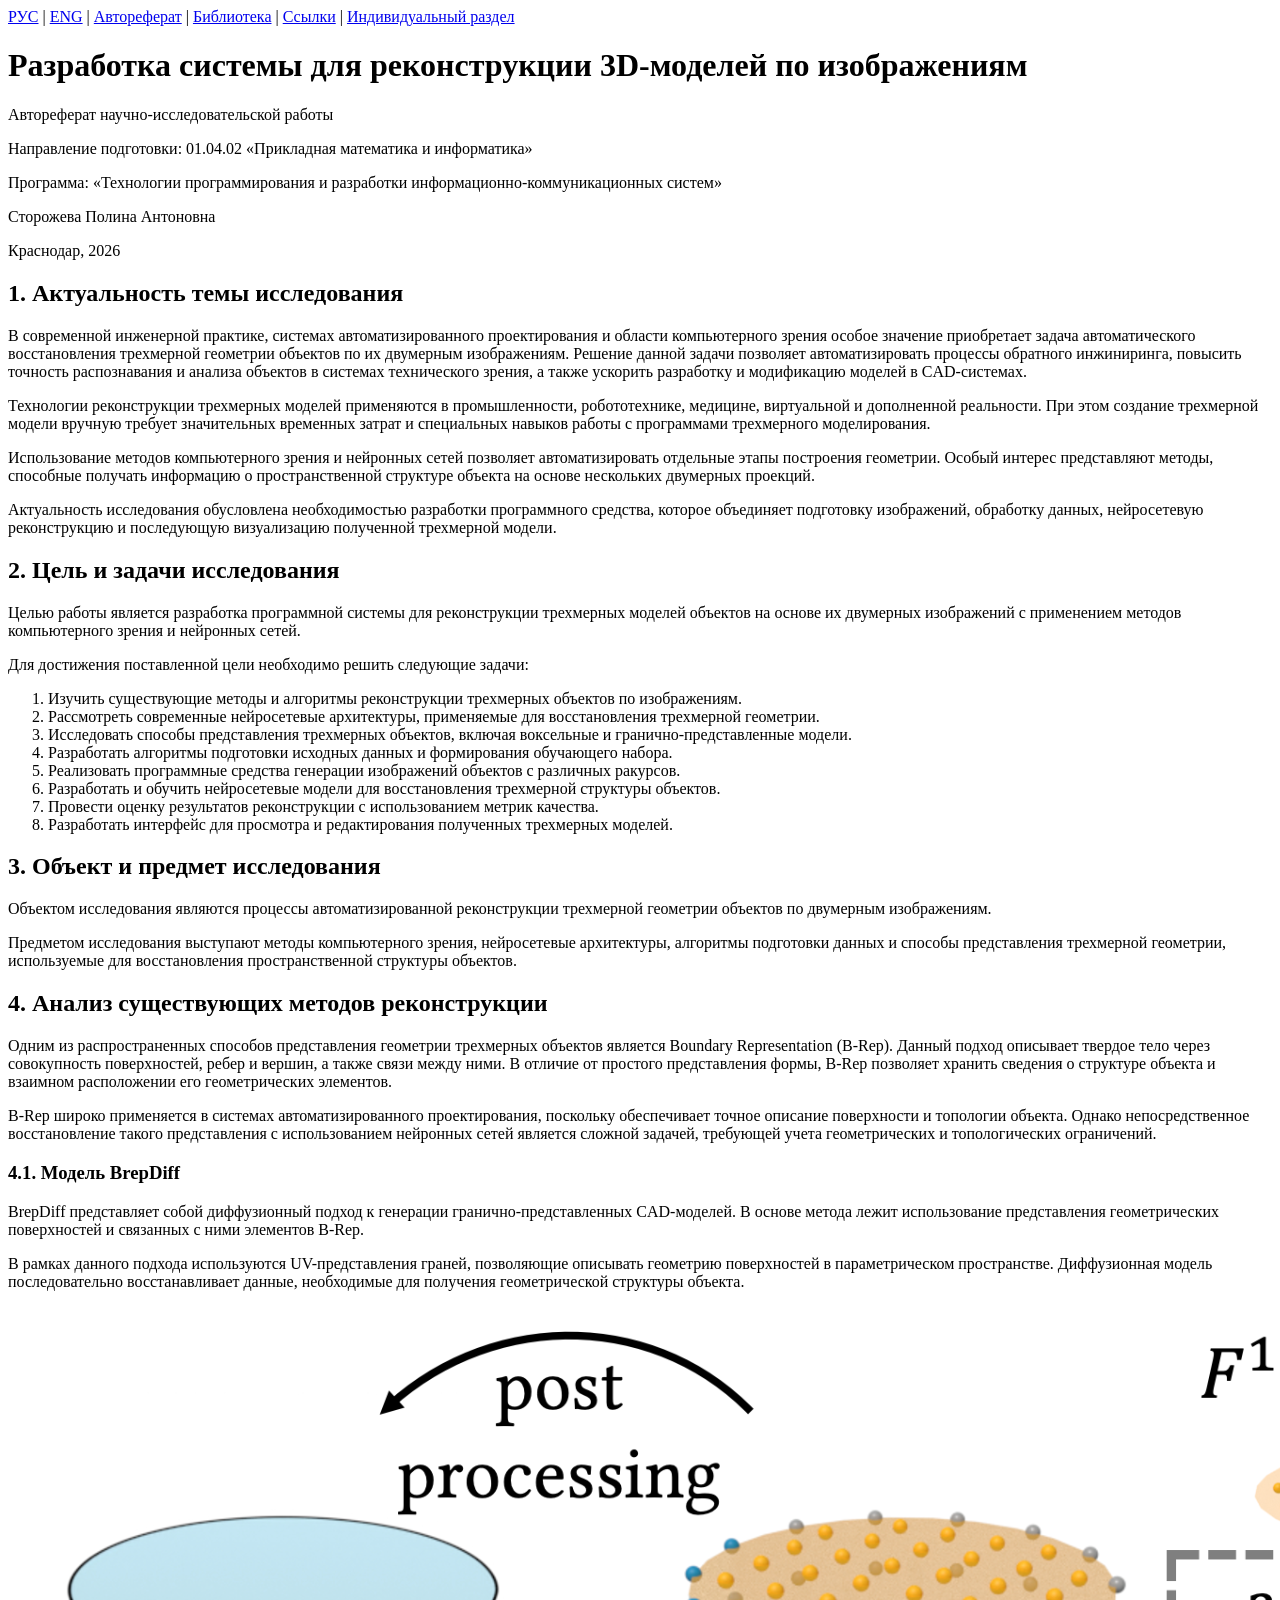
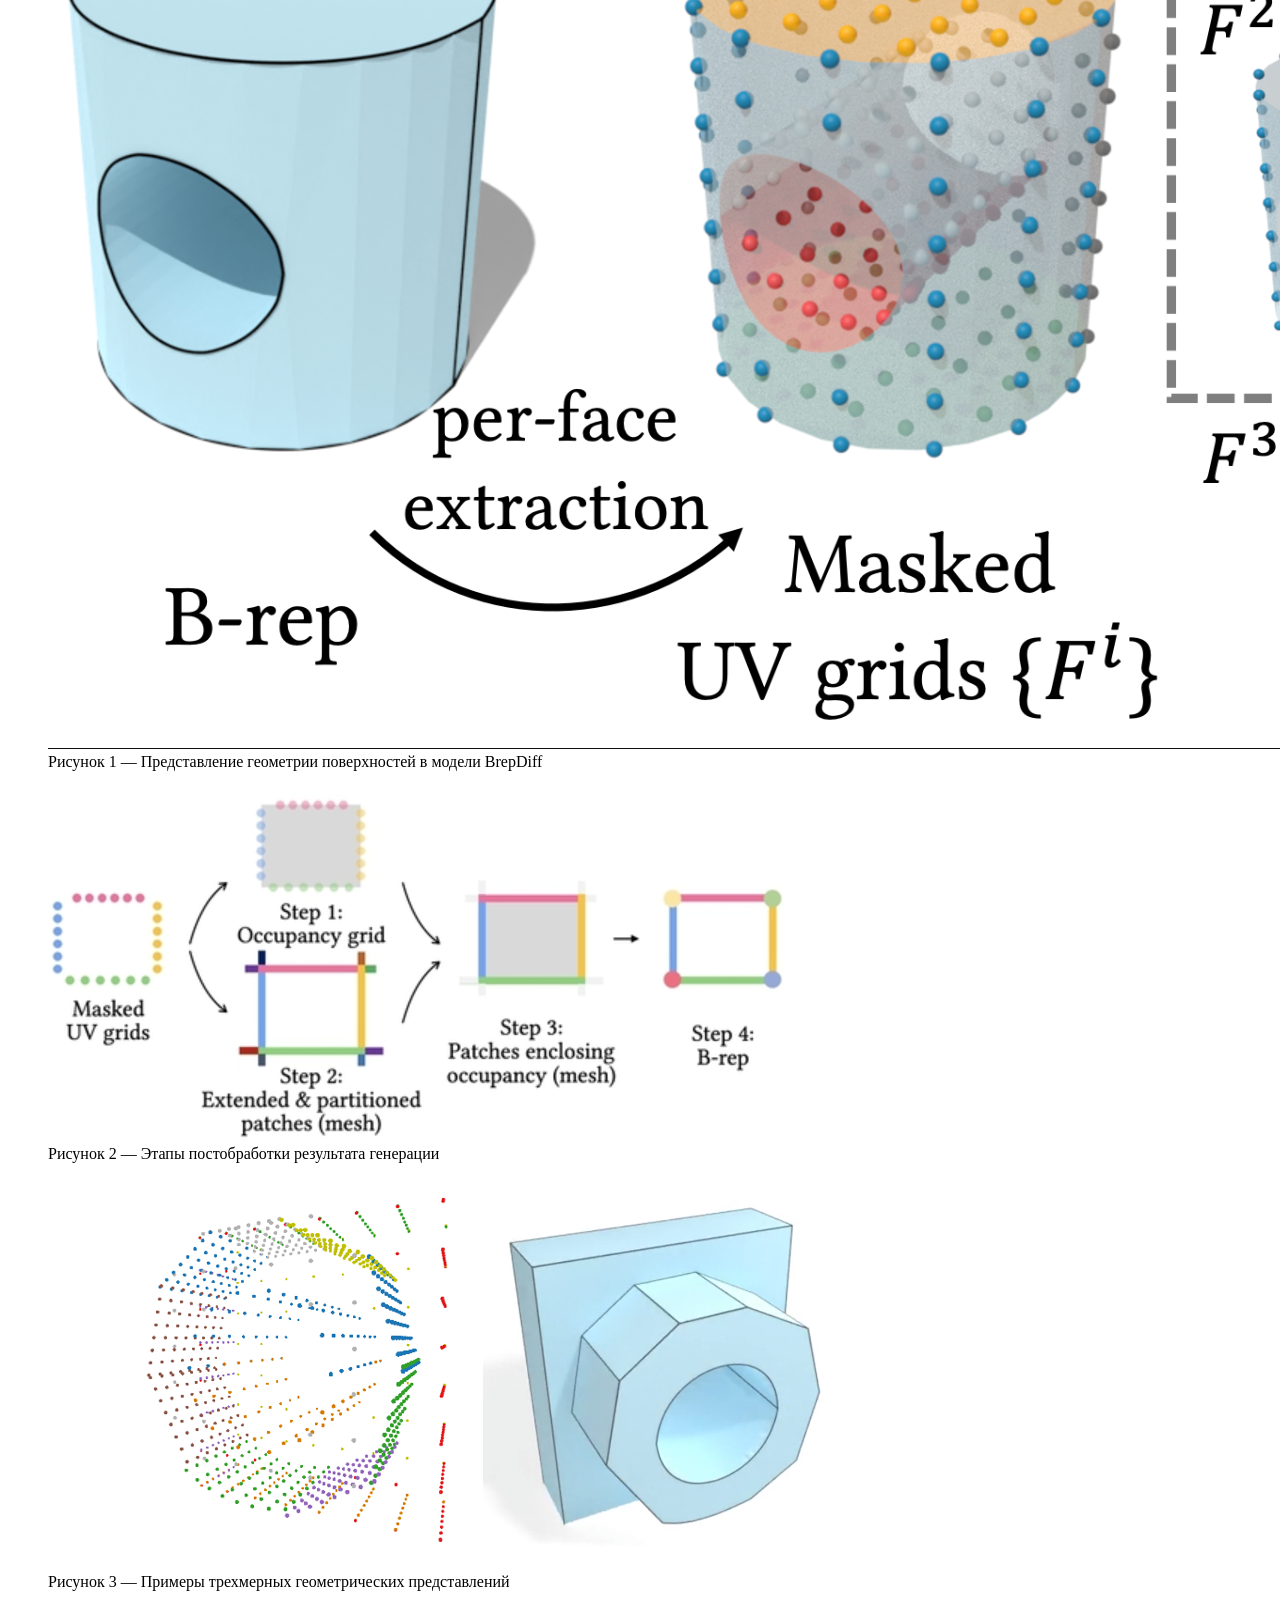
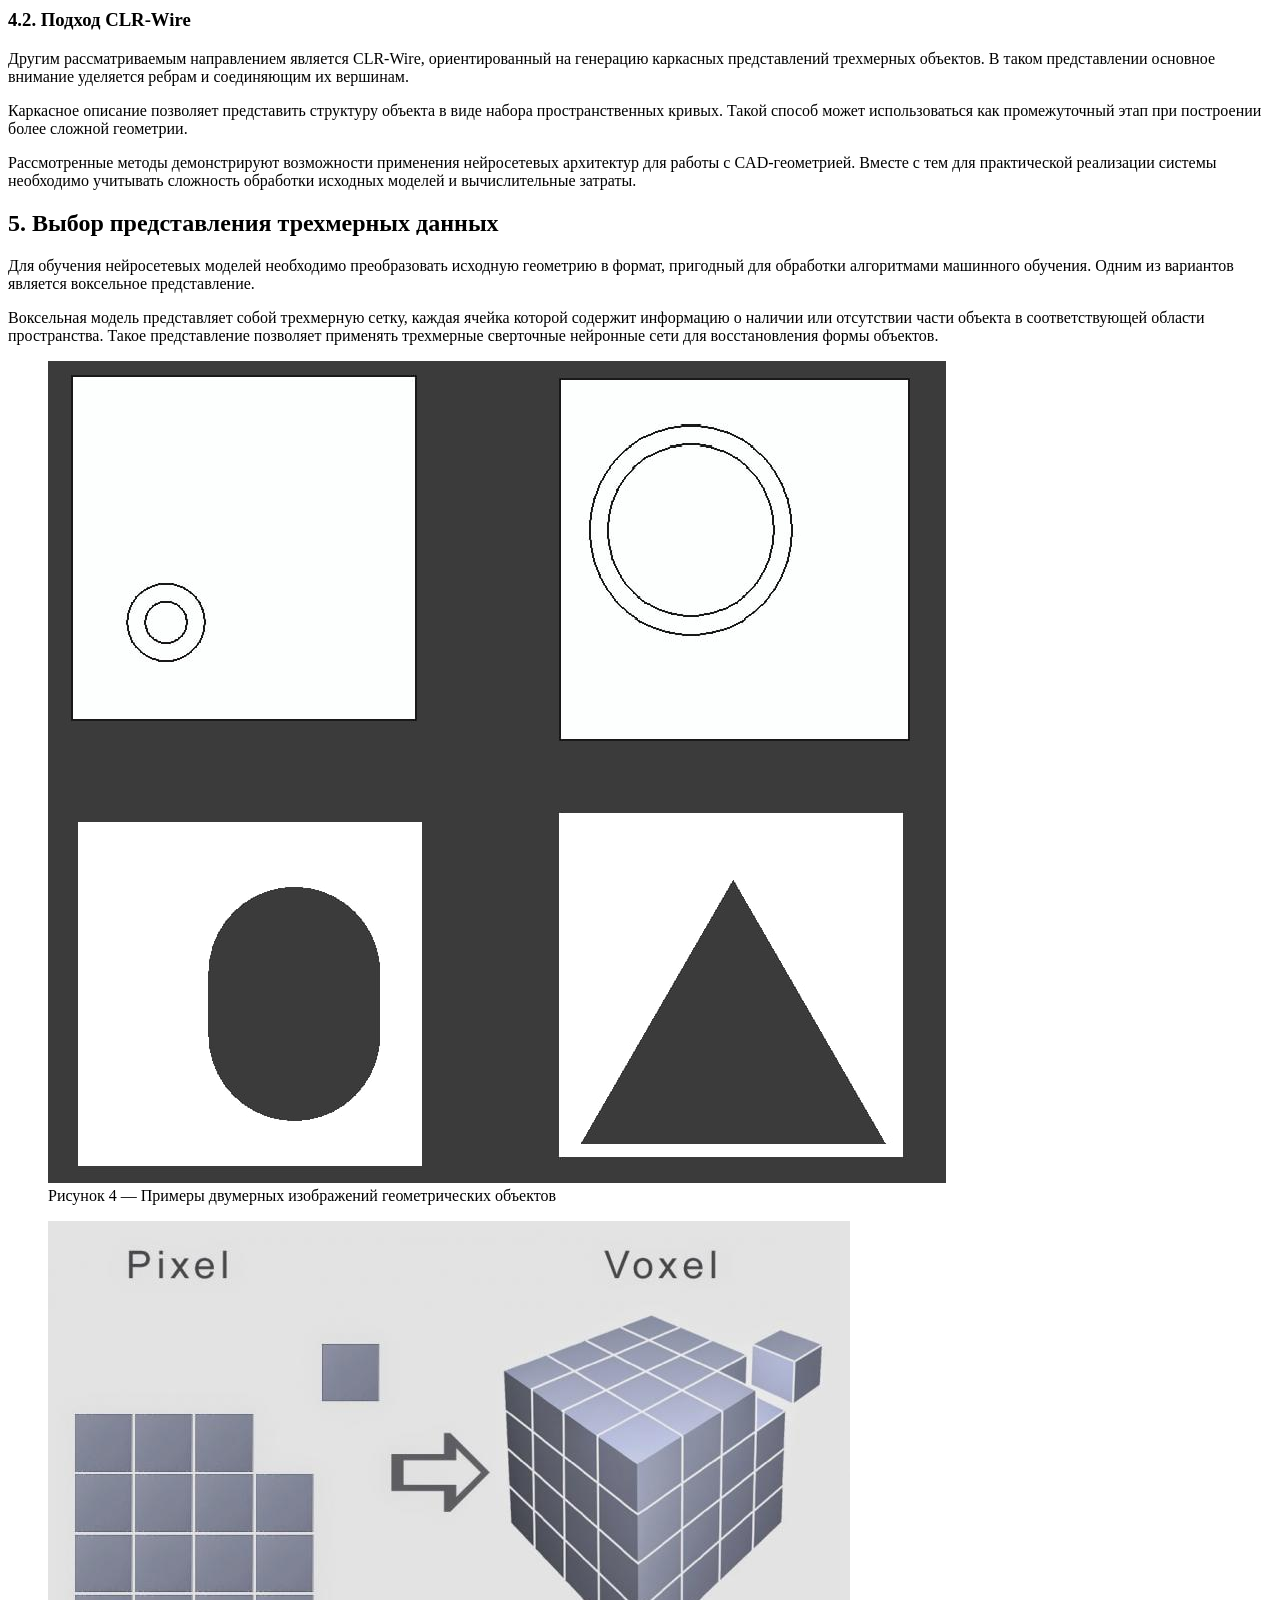
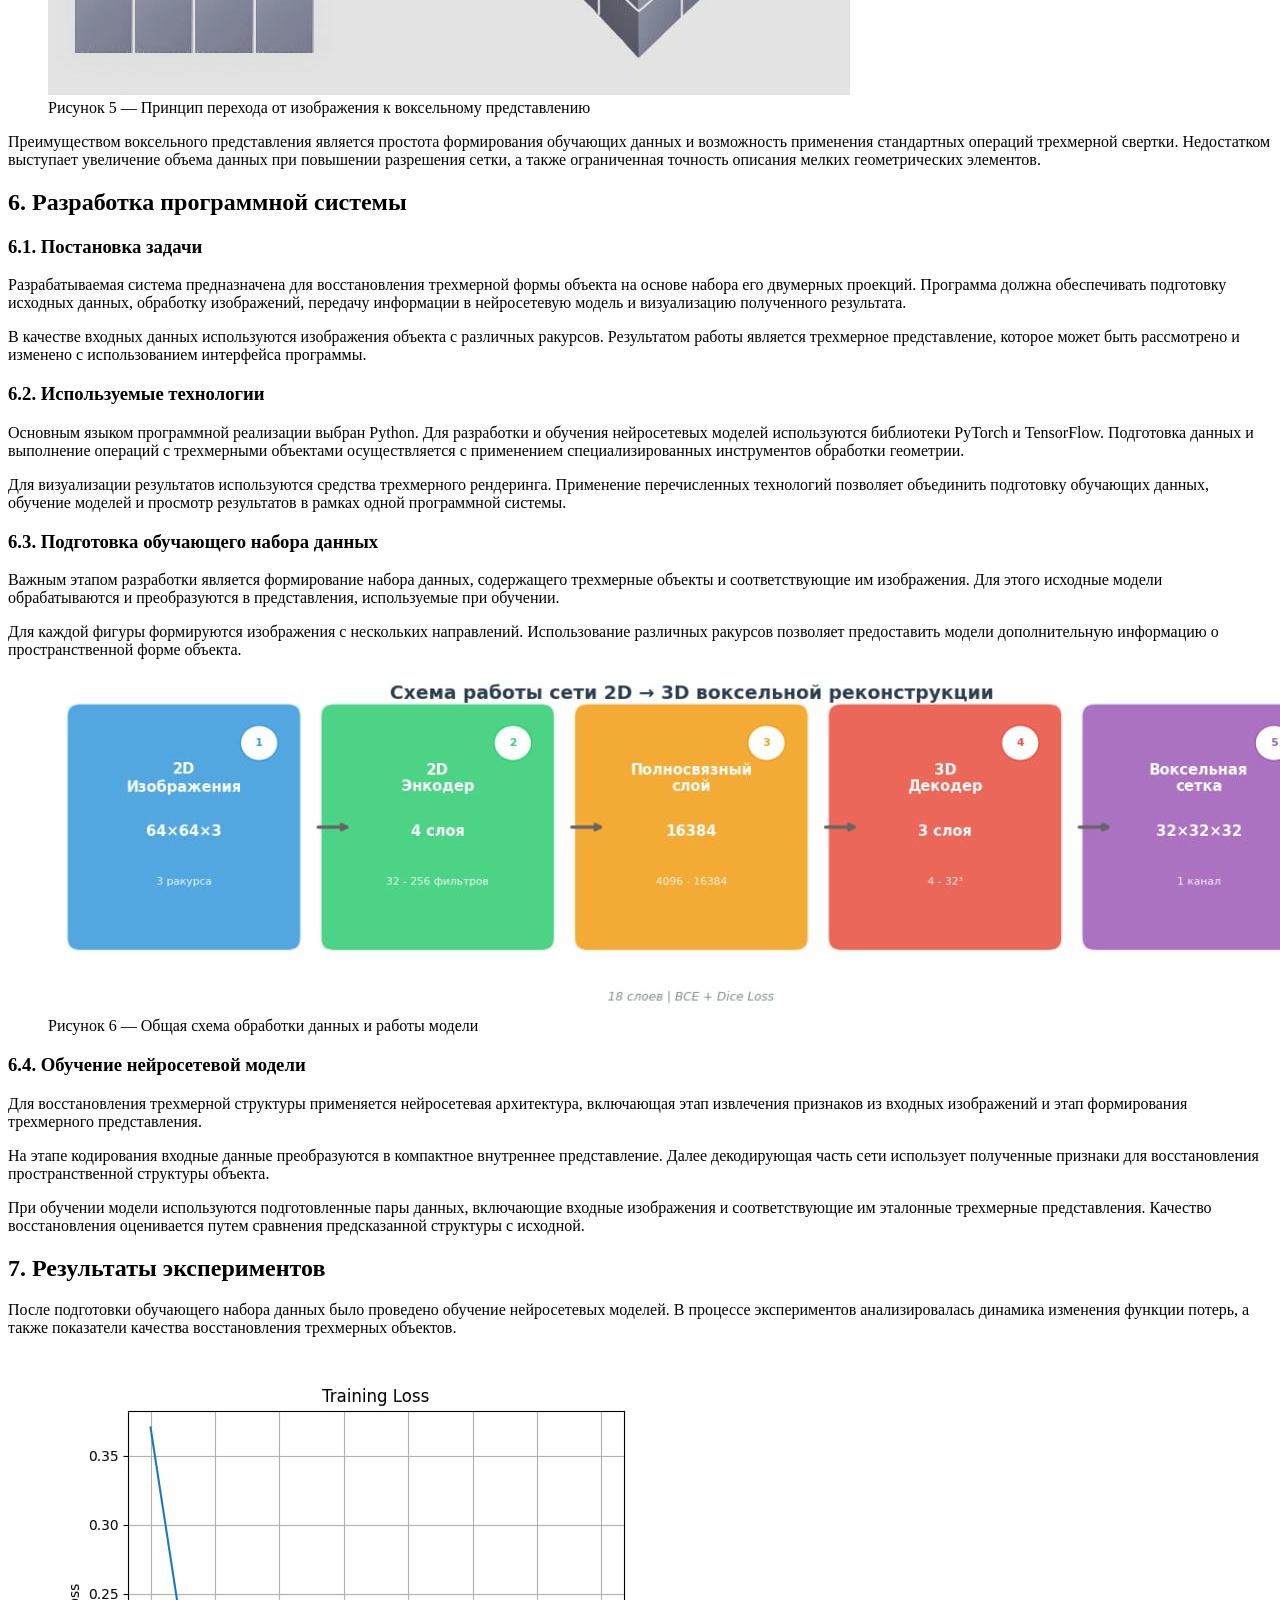
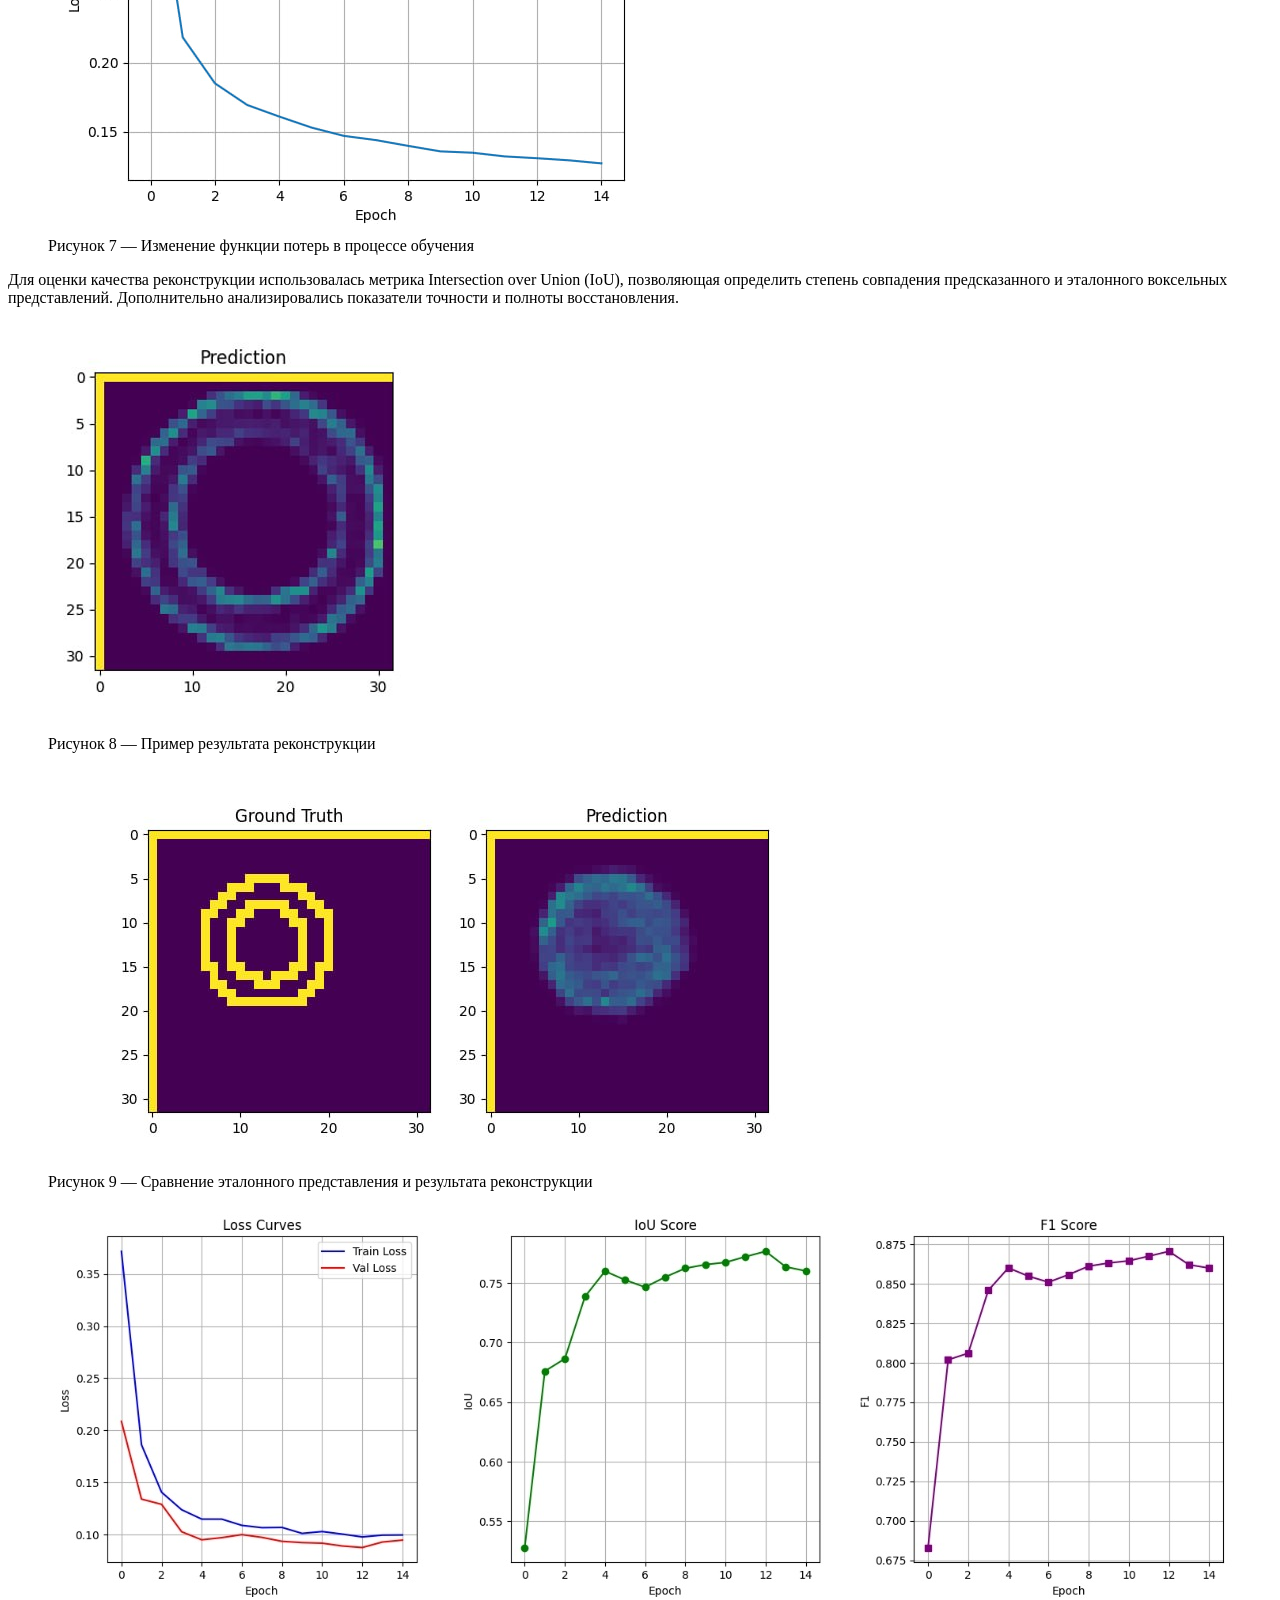
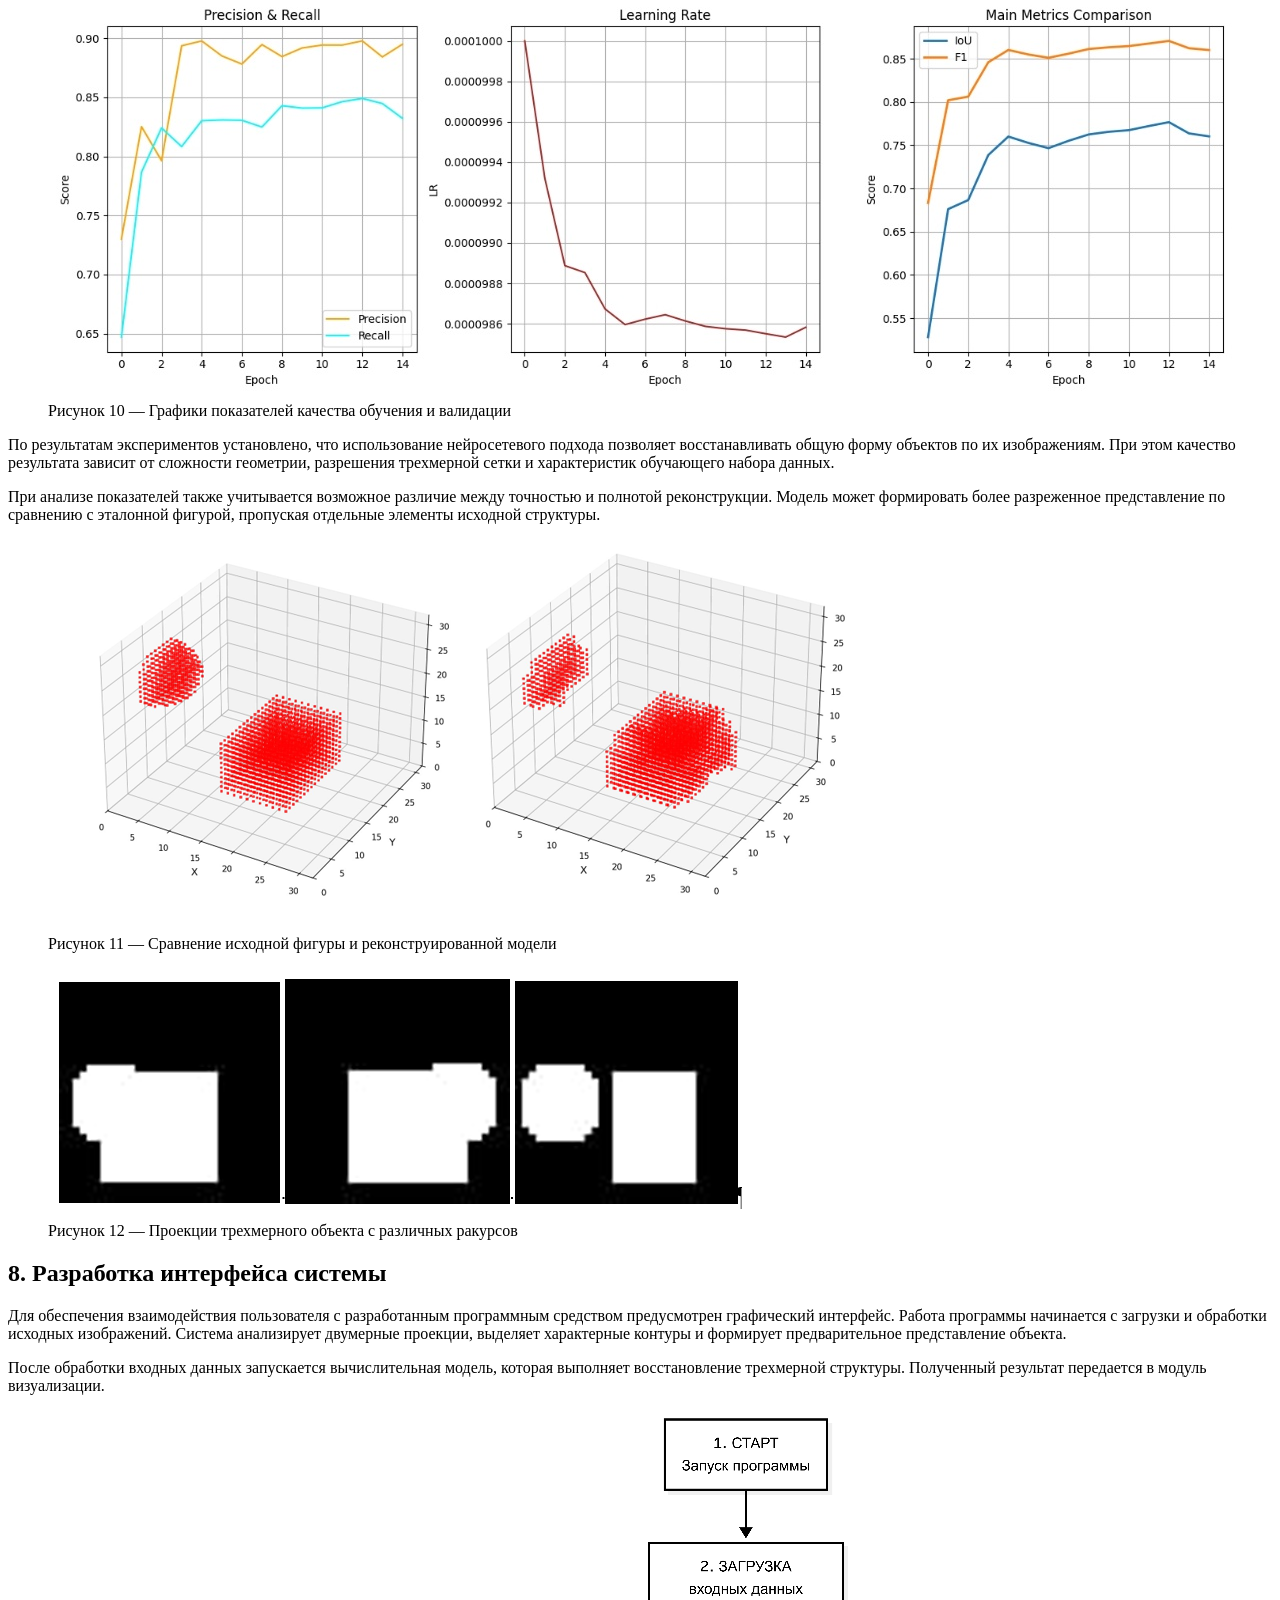
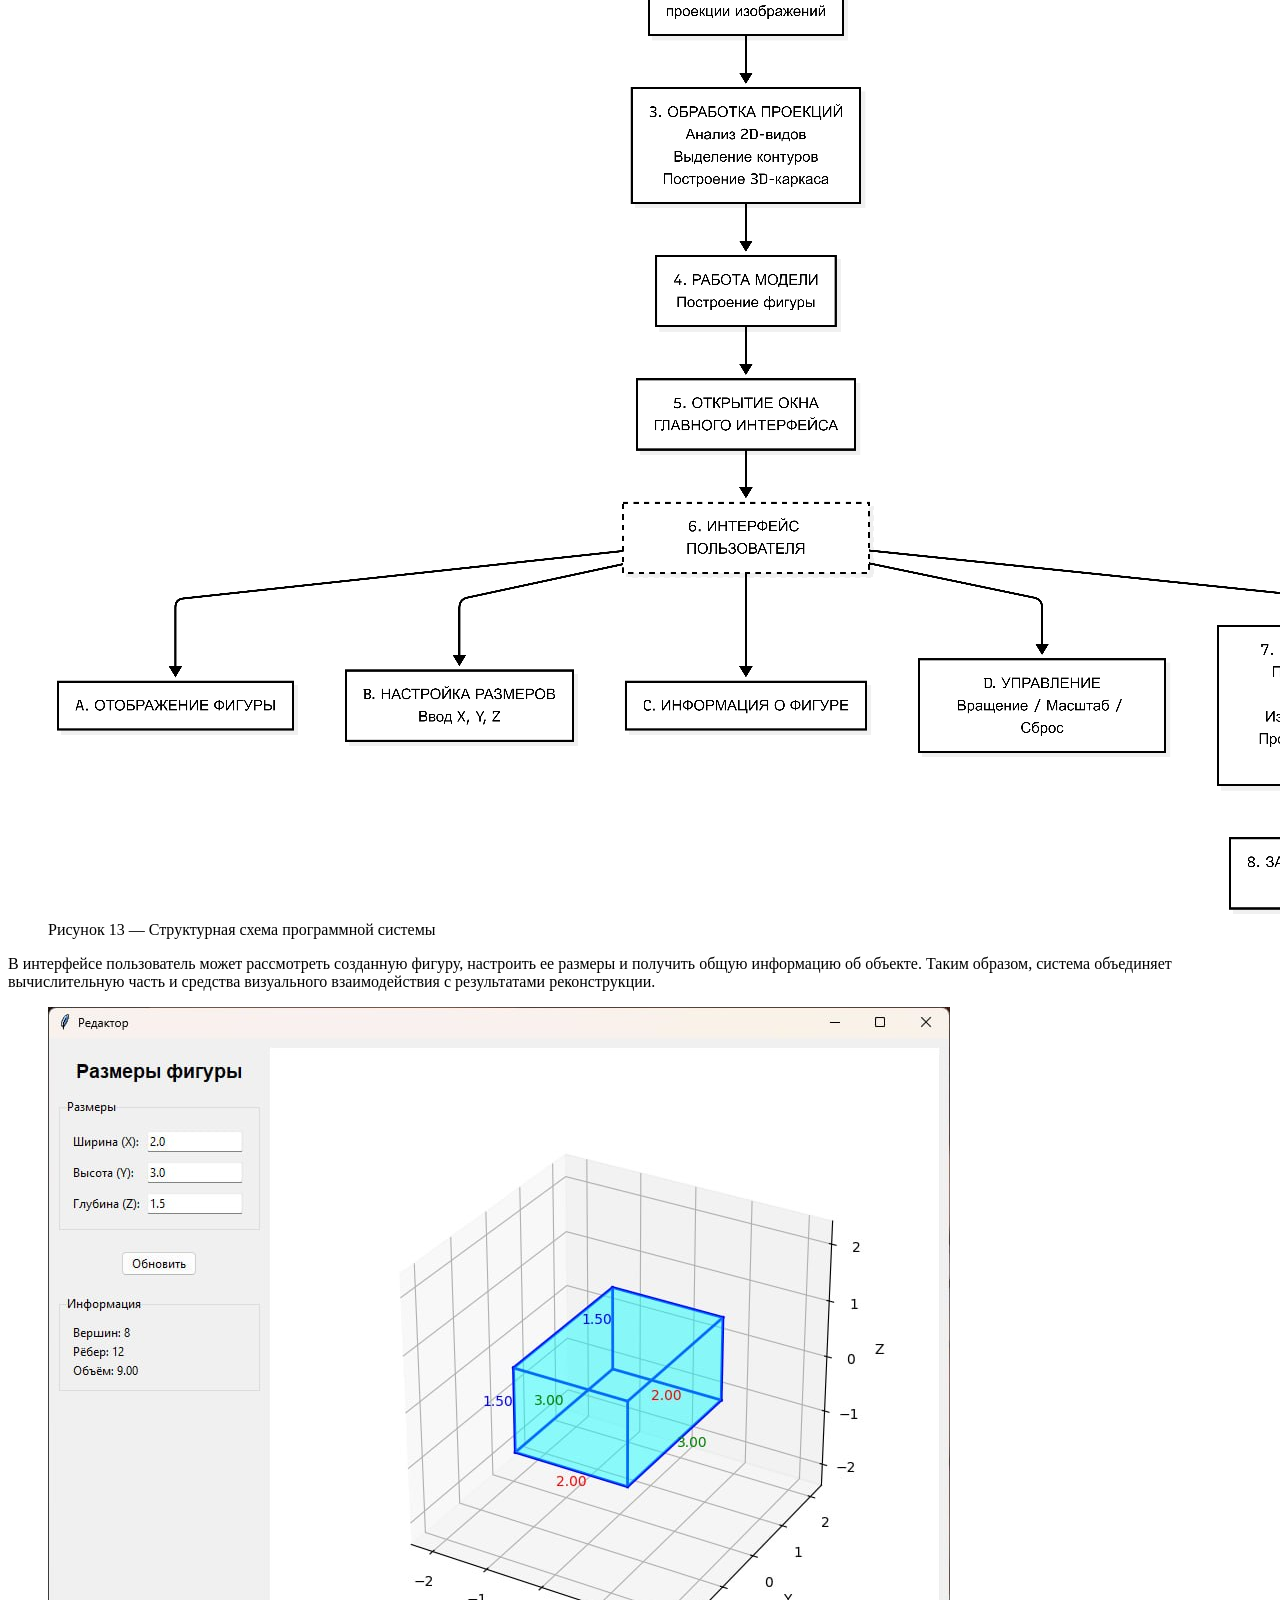
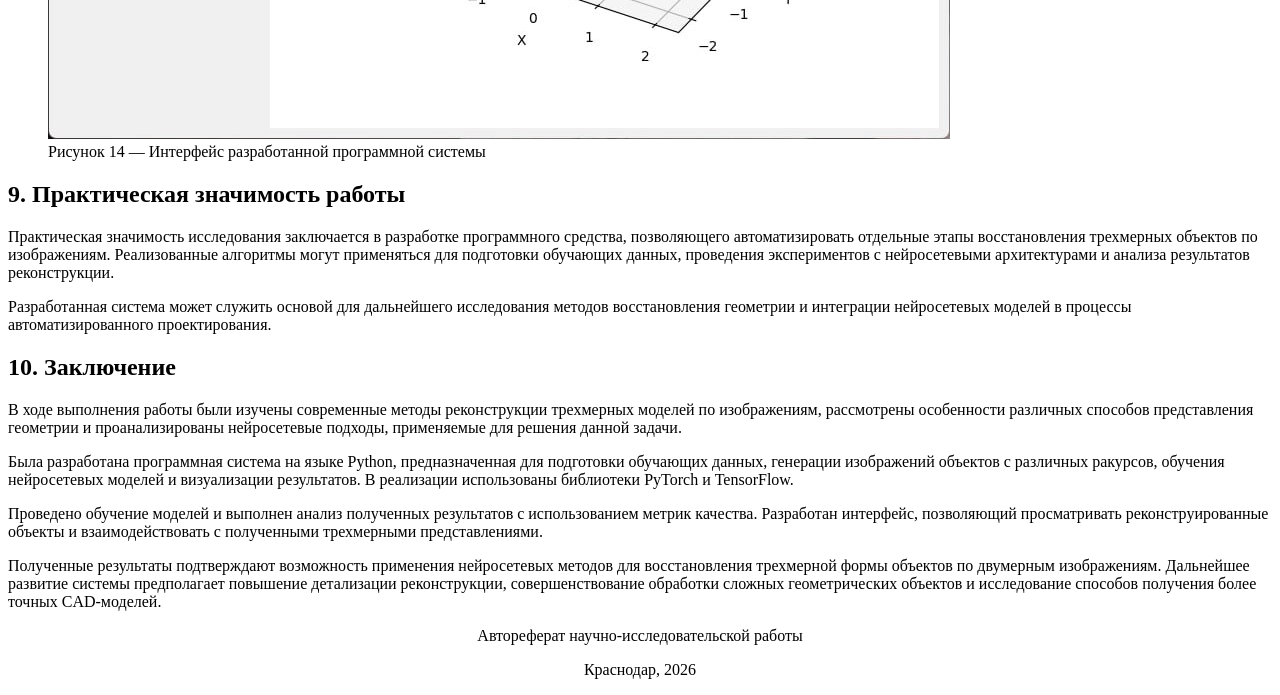
==== diss/index.htm @ f1e28e6d "Add header navigation links to index.htm" ====
<!DOCTYPE html>
<html lang="ru">
<head>
    <meta charset="UTF-8">
    <meta name="viewport" content="width=device-width, initial-scale=1.0">
    <title>Автореферат — Разработка системы для реконструкции 3D-моделей по изображениям</title>
    <link rel="stylesheet" type="text/css" href="master_style.css">
    
</head>

<body>
    <div class="header">
        <a href="index.htm">РУС</a> | <a href="indexe.htm">ENG</a> | 
        <a href="diss/index.htm">Автореферат</a> | <a href="library/index.htm">Библиотека</a> | 
        <a href="links/index.htm">Ссылки</a> | <a href="ind/index.htm">Индивидуальный раздел</a>
    </div>
<div class="container">

    <header>
        <h1>
            Разработка системы для реконструкции 3D-моделей по изображениям
        </h1>

        <p>Автореферат научно-исследовательской работы</p>
        <p>Направление подготовки: 01.04.02 «Прикладная математика и информатика»</p>
        <p>Программа: «Технологии программирования и разработки информационно-коммуникационных систем»</p>
        <p>Сторожева Полина Антоновна</p>
        <p>Краснодар, 2026</p>
    </header>


    <h2>1. Актуальность темы исследования</h2>

    <p>
        В современной инженерной практике, системах автоматизированного
        проектирования и области компьютерного зрения особое значение
        приобретает задача автоматического восстановления трехмерной
        геометрии объектов по их двумерным изображениям. Решение данной
        задачи позволяет автоматизировать процессы обратного инжиниринга,
        повысить точность распознавания и анализа объектов в системах
        технического зрения, а также ускорить разработку и модификацию
        моделей в CAD-системах.
    </p>

    <p>
        Технологии реконструкции трехмерных моделей применяются в
        промышленности, робототехнике, медицине, виртуальной и дополненной
        реальности. При этом создание трехмерной модели вручную требует
        значительных временных затрат и специальных навыков работы
        с программами трехмерного моделирования.
    </p>

    <p>
        Использование методов компьютерного зрения и нейронных сетей
        позволяет автоматизировать отдельные этапы построения геометрии.
        Особый интерес представляют методы, способные получать информацию
        о пространственной структуре объекта на основе нескольких
        двумерных проекций.
    </p>

    <p>
        Актуальность исследования обусловлена необходимостью разработки
        программного средства, которое объединяет подготовку изображений,
        обработку данных, нейросетевую реконструкцию и последующую
        визуализацию полученной трехмерной модели.
    </p>


    <h2>2. Цель и задачи исследования</h2>

    <p>
        Целью работы является разработка программной системы для
        реконструкции трехмерных моделей объектов на основе их двумерных
        изображений с применением методов компьютерного зрения
        и нейронных сетей.
    </p>

    <p>Для достижения поставленной цели необходимо решить следующие задачи:</p>

    <ol>
        <li>
            Изучить существующие методы и алгоритмы реконструкции
            трехмерных объектов по изображениям.
        </li>
        <li>
            Рассмотреть современные нейросетевые архитектуры,
            применяемые для восстановления трехмерной геометрии.
        </li>
        <li>
            Исследовать способы представления трехмерных объектов,
            включая воксельные и гранично-представленные модели.
        </li>
        <li>
            Разработать алгоритмы подготовки исходных данных
            и формирования обучающего набора.
        </li>
        <li>
            Реализовать программные средства генерации изображений
            объектов с различных ракурсов.
        </li>
        <li>
            Разработать и обучить нейросетевые модели для восстановления
            трехмерной структуры объектов.
        </li>
        <li>
            Провести оценку результатов реконструкции с использованием
            метрик качества.
        </li>
        <li>
            Разработать интерфейс для просмотра и редактирования
            полученных трехмерных моделей.
        </li>
    </ol>


    <h2>3. Объект и предмет исследования</h2>

    <p>
        Объектом исследования являются процессы автоматизированной
        реконструкции трехмерной геометрии объектов по двумерным
        изображениям.
    </p>

    <p>
        Предметом исследования выступают методы компьютерного зрения,
        нейросетевые архитектуры, алгоритмы подготовки данных и способы
        представления трехмерной геометрии, используемые для восстановления
        пространственной структуры объектов.
    </p>


    <h2>4. Анализ существующих методов реконструкции</h2>

    <p>
        Одним из распространенных способов представления геометрии
        трехмерных объектов является Boundary Representation (B-Rep).
        Данный подход описывает твердое тело через совокупность поверхностей,
        ребер и вершин, а также связи между ними. В отличие от простого
        представления формы, B-Rep позволяет хранить сведения о структуре
        объекта и взаимном расположении его геометрических элементов.
    </p>

    <p>
        B-Rep широко применяется в системах автоматизированного
        проектирования, поскольку обеспечивает точное описание поверхности
        и топологии объекта. Однако непосредственное восстановление такого
        представления с использованием нейронных сетей является сложной
        задачей, требующей учета геометрических и топологических ограничений.
    </p>

    <h3>4.1. Модель BrepDiff</h3>

    <p>
        BrepDiff представляет собой диффузионный подход к генерации
        гранично-представленных CAD-моделей. В основе метода лежит
        использование представления геометрических поверхностей
        и связанных с ними элементов B-Rep.
    </p>

    <p>
        В рамках данного подхода используются UV-представления граней,
        позволяющие описывать геометрию поверхностей в параметрическом
        пространстве. Диффузионная модель последовательно восстанавливает
        данные, необходимые для получения геометрической структуры объекта.
    </p>

    <figure>
        <img src="docx_media/image1.png"
             alt="Принцип представления поверхностей и маскированной UV-сетки в модели BrepDiff">
        <figcaption>
            Рисунок 1 — Представление геометрии поверхностей в модели BrepDiff
        </figcaption>
    </figure>

    <figure>
        <img src="docx_media/image2.png"
             alt="Этапы постобработки результата генерации модели BrepDiff">
        <figcaption>
            Рисунок 2 — Этапы постобработки результата генерации
        </figcaption>
    </figure>

    <figure>
        <img src="docx_media/image3.png"
             alt="Примеры трехмерных геометрических объектов и CAD-представлений">
        <figcaption>
            Рисунок 3 — Примеры трехмерных геометрических представлений
        </figcaption>
    </figure>

    <h3>4.2. Подход CLR-Wire</h3>

    <p>
        Другим рассматриваемым направлением является CLR-Wire,
        ориентированный на генерацию каркасных представлений трехмерных
        объектов. В таком представлении основное внимание уделяется
        ребрам и соединяющим их вершинам.
    </p>

    <p>
        Каркасное описание позволяет представить структуру объекта
        в виде набора пространственных кривых. Такой способ может
        использоваться как промежуточный этап при построении более
        сложной геометрии.
    </p>

    <p>
        Рассмотренные методы демонстрируют возможности применения
        нейросетевых архитектур для работы с CAD-геометрией. Вместе
        с тем для практической реализации системы необходимо учитывать
        сложность обработки исходных моделей и вычислительные затраты.
    </p>


    <h2>5. Выбор представления трехмерных данных</h2>

    <p>
        Для обучения нейросетевых моделей необходимо преобразовать
        исходную геометрию в формат, пригодный для обработки алгоритмами
        машинного обучения. Одним из вариантов является воксельное
        представление.
    </p>

    <p>
        Воксельная модель представляет собой трехмерную сетку, каждая
        ячейка которой содержит информацию о наличии или отсутствии
        части объекта в соответствующей области пространства.
        Такое представление позволяет применять трехмерные сверточные
        нейронные сети для восстановления формы объектов.
    </p>

    <figure>
        <img src="docx_media/image4.png"
             alt="Примеры двумерных силуэтов геометрических объектов">
        <figcaption>
            Рисунок 4 — Примеры двумерных изображений геометрических объектов
        </figcaption>
    </figure>

    <figure>
        <img src="docx_media/image5.jpeg"
             alt="Преобразование изображения объекта в трехмерное воксельное представление">
        <figcaption>
            Рисунок 5 — Принцип перехода от изображения к воксельному представлению
        </figcaption>
    </figure>

    <p>
        Преимуществом воксельного представления является простота
        формирования обучающих данных и возможность применения
        стандартных операций трехмерной свертки. Недостатком выступает
        увеличение объема данных при повышении разрешения сетки,
        а также ограниченная точность описания мелких геометрических
        элементов.
    </p>


    <h2>6. Разработка программной системы</h2>

    <h3>6.1. Постановка задачи</h3>

    <p>
        Разрабатываемая система предназначена для восстановления
        трехмерной формы объекта на основе набора его двумерных проекций.
        Программа должна обеспечивать подготовку исходных данных,
        обработку изображений, передачу информации в нейросетевую модель
        и визуализацию полученного результата.
    </p>

    <p>
        В качестве входных данных используются изображения объекта
        с различных ракурсов. Результатом работы является трехмерное
        представление, которое может быть рассмотрено и изменено
        с использованием интерфейса программы.
    </p>

    <h3>6.2. Используемые технологии</h3>

    <p>
        Основным языком программной реализации выбран Python.
        Для разработки и обучения нейросетевых моделей используются
        библиотеки PyTorch и TensorFlow. Подготовка данных и выполнение
        операций с трехмерными объектами осуществляется с применением
        специализированных инструментов обработки геометрии.
    </p>

    <p>
        Для визуализации результатов используются средства трехмерного
        рендеринга. Применение перечисленных технологий позволяет
        объединить подготовку обучающих данных, обучение моделей
        и просмотр результатов в рамках одной программной системы.
    </p>

    <h3>6.3. Подготовка обучающего набора данных</h3>

    <p>
        Важным этапом разработки является формирование набора данных,
        содержащего трехмерные объекты и соответствующие им изображения.
        Для этого исходные модели обрабатываются и преобразуются
        в представления, используемые при обучении.
    </p>

    <p>
        Для каждой фигуры формируются изображения с нескольких
        направлений. Использование различных ракурсов позволяет
        предоставить модели дополнительную информацию о пространственной
        форме объекта.
    </p>

    <figure>
        <img src="docx_media/image6.png"
             alt="Схема обработки данных и взаимодействия компонентов нейросетевой модели">
        <figcaption>
            Рисунок 6 — Общая схема обработки данных и работы модели
        </figcaption>
    </figure>

    <h3>6.4. Обучение нейросетевой модели</h3>

    <p>
        Для восстановления трехмерной структуры применяется нейросетевая
        архитектура, включающая этап извлечения признаков из входных
        изображений и этап формирования трехмерного представления.
    </p>

    <p>
        На этапе кодирования входные данные преобразуются в компактное
        внутреннее представление. Далее декодирующая часть сети
        использует полученные признаки для восстановления пространственной
        структуры объекта.
    </p>

    <p>
        При обучении модели используются подготовленные пары данных,
        включающие входные изображения и соответствующие им эталонные
        трехмерные представления. Качество восстановления оценивается
        путем сравнения предсказанной структуры с исходной.
    </p>


    <h2>7. Результаты экспериментов</h2>

    <p>
        После подготовки обучающего набора данных было проведено
        обучение нейросетевых моделей. В процессе экспериментов
        анализировалась динамика изменения функции потерь,
        а также показатели качества восстановления трехмерных объектов.
    </p>

    <figure>
        <img src="docx_media/image7.png"
             alt="График изменения функции потерь нейросетевой модели в процессе обучения">
        <figcaption>
            Рисунок 7 — Изменение функции потерь в процессе обучения
        </figcaption>
    </figure>

    <p>
        Для оценки качества реконструкции использовалась метрика
        Intersection over Union (IoU), позволяющая определить степень
        совпадения предсказанного и эталонного воксельных представлений.
        Дополнительно анализировались показатели точности и полноты
        восстановления.
    </p>

    <figure>
        <img src="docx_media/image8.png"
             alt="Пример трехмерной фигуры, восстановленной нейросетевой моделью">
        <figcaption>
            Рисунок 8 — Пример результата реконструкции
        </figcaption>
    </figure>

    <figure>
        <img src="docx_media/image9.png"
             alt="Сравнение эталонного трехмерного объекта и предсказания нейросетевой модели">
        <figcaption>
            Рисунок 9 — Сравнение эталонного представления и результата реконструкции
        </figcaption>
    </figure>

    <figure>
        <img src="docx_media/image10.jpeg"
             alt="Графики изменения метрик качества при обучении и проверке модели">
        <figcaption>
            Рисунок 10 — Графики показателей качества обучения и валидации
        </figcaption>
    </figure>

    <p>
        По результатам экспериментов установлено, что использование
        нейросетевого подхода позволяет восстанавливать общую форму
        объектов по их изображениям. При этом качество результата
        зависит от сложности геометрии, разрешения трехмерной сетки
        и характеристик обучающего набора данных.
    </p>

    <p>
        При анализе показателей также учитывается возможное различие
        между точностью и полнотой реконструкции. Модель может
        формировать более разреженное представление по сравнению
        с эталонной фигурой, пропуская отдельные элементы исходной
        структуры.
    </p>

    <figure>
        <img src="docx_media/image11.png"
             alt="Сравнение исходной трехмерной фигуры и результата ее восстановления">
        <figcaption>
            Рисунок 11 — Сравнение исходной фигуры и реконструированной модели
        </figcaption>
    </figure>

    <figure>
        <img src="docx_media/image12.png"
             alt="Примеры проекций трехмерного объекта с разных направлений">
        <figcaption>
            Рисунок 12 — Проекции трехмерного объекта с различных ракурсов
        </figcaption>
    </figure>


    <h2>8. Разработка интерфейса системы</h2>

    <p>
        Для обеспечения взаимодействия пользователя с разработанным
        программным средством предусмотрен графический интерфейс.
        Работа программы начинается с загрузки и обработки исходных
        изображений. Система анализирует двумерные проекции,
        выделяет характерные контуры и формирует предварительное
        представление объекта.
    </p>

    <p>
        После обработки входных данных запускается вычислительная
        модель, которая выполняет восстановление трехмерной структуры.
        Полученный результат передается в модуль визуализации.
    </p>

    <figure>
        <img src="docx_media/image13.png"
             alt="Структурная схема программной системы реконструкции трехмерных объектов">
        <figcaption>
            Рисунок 13 — Структурная схема программной системы
        </figcaption>
    </figure>

    <p>
        В интерфейсе пользователь может рассмотреть созданную фигуру,
        настроить ее размеры и получить общую информацию об объекте.
        Таким образом, система объединяет вычислительную часть
        и средства визуального взаимодействия с результатами
        реконструкции.
    </p>

    <figure>
        <img src="docx_media/image14.png"
             alt="Графический интерфейс программы с окном просмотра реконструированной трехмерной модели">
        <figcaption>
            Рисунок 14 — Интерфейс разработанной программной системы
        </figcaption>
    </figure>


    <h2>9. Практическая значимость работы</h2>

    <p>
        Практическая значимость исследования заключается в разработке
        программного средства, позволяющего автоматизировать отдельные
        этапы восстановления трехмерных объектов по изображениям.
        Реализованные алгоритмы могут применяться для подготовки
        обучающих данных, проведения экспериментов с нейросетевыми
        архитектурами и анализа результатов реконструкции.
    </p>

    <p>
        Разработанная система может служить основой для дальнейшего
        исследования методов восстановления геометрии и интеграции
        нейросетевых моделей в процессы автоматизированного
        проектирования.
    </p>


    <h2>10. Заключение</h2>

    <div class="conclusion">
        <p>
            В ходе выполнения работы были изучены современные методы
            реконструкции трехмерных моделей по изображениям,
            рассмотрены особенности различных способов представления
            геометрии и проанализированы нейросетевые подходы,
            применяемые для решения данной задачи.
        </p>

        <p>
            Была разработана программная система на языке Python,
            предназначенная для подготовки обучающих данных,
            генерации изображений объектов с различных ракурсов,
            обучения нейросетевых моделей и визуализации результатов.
            В реализации использованы библиотеки PyTorch и TensorFlow.
        </p>

        <p>
            Проведено обучение моделей и выполнен анализ полученных
            результатов с использованием метрик качества. Разработан
            интерфейс, позволяющий просматривать реконструированные
            объекты и взаимодействовать с полученными трехмерными
            представлениями.
        </p>

        <p>
            Полученные результаты подтверждают возможность применения
            нейросетевых методов для восстановления трехмерной формы
            объектов по двумерным изображениям. Дальнейшее развитие
            системы предполагает повышение детализации реконструкции,
            совершенствование обработки сложных геометрических объектов
            и исследование способов получения более точных CAD-моделей.
        </p>
    </div>


    <footer>
        <p style="text-align: center; text-indent: 0;">
            Автореферат научно-исследовательской работы
        </p>
        <p style="text-align: center; text-indent: 0;">
            Краснодар, 2026
        </p>
    </footer>

</div>

</body>
</html>
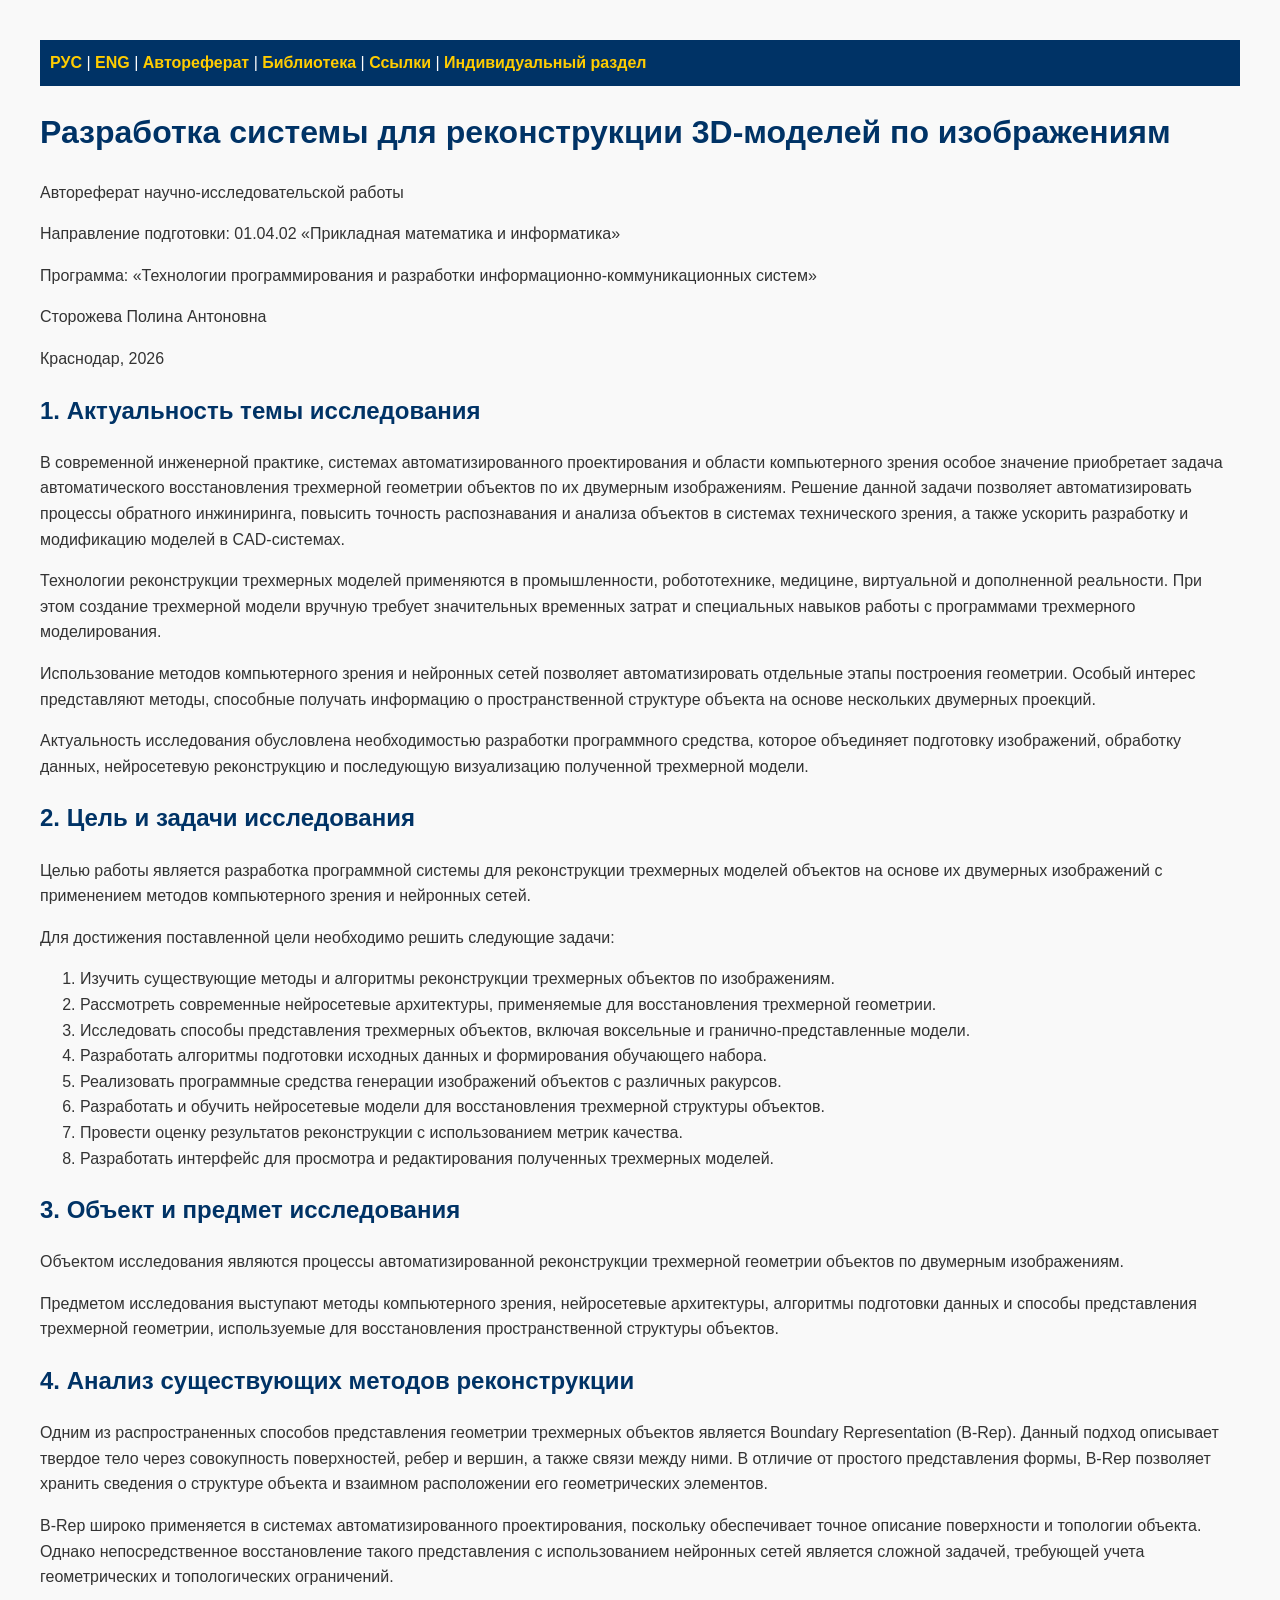
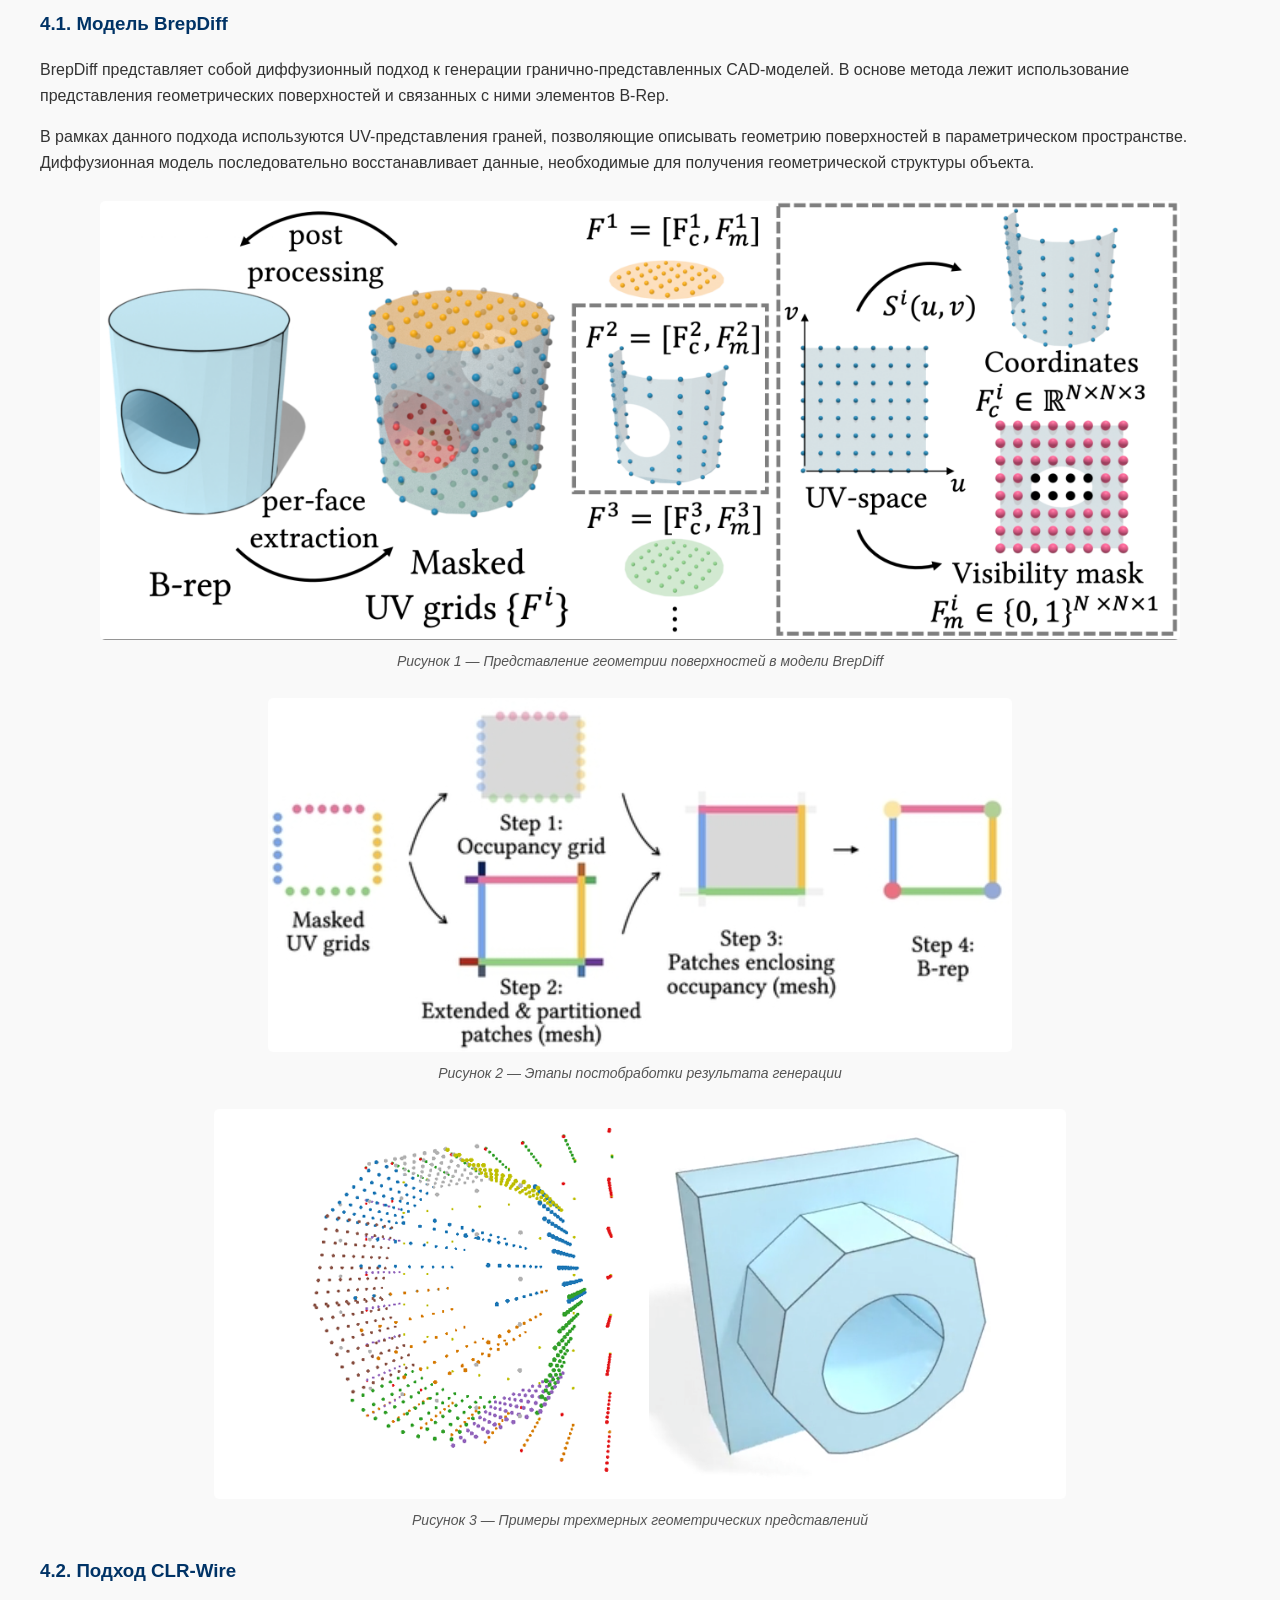
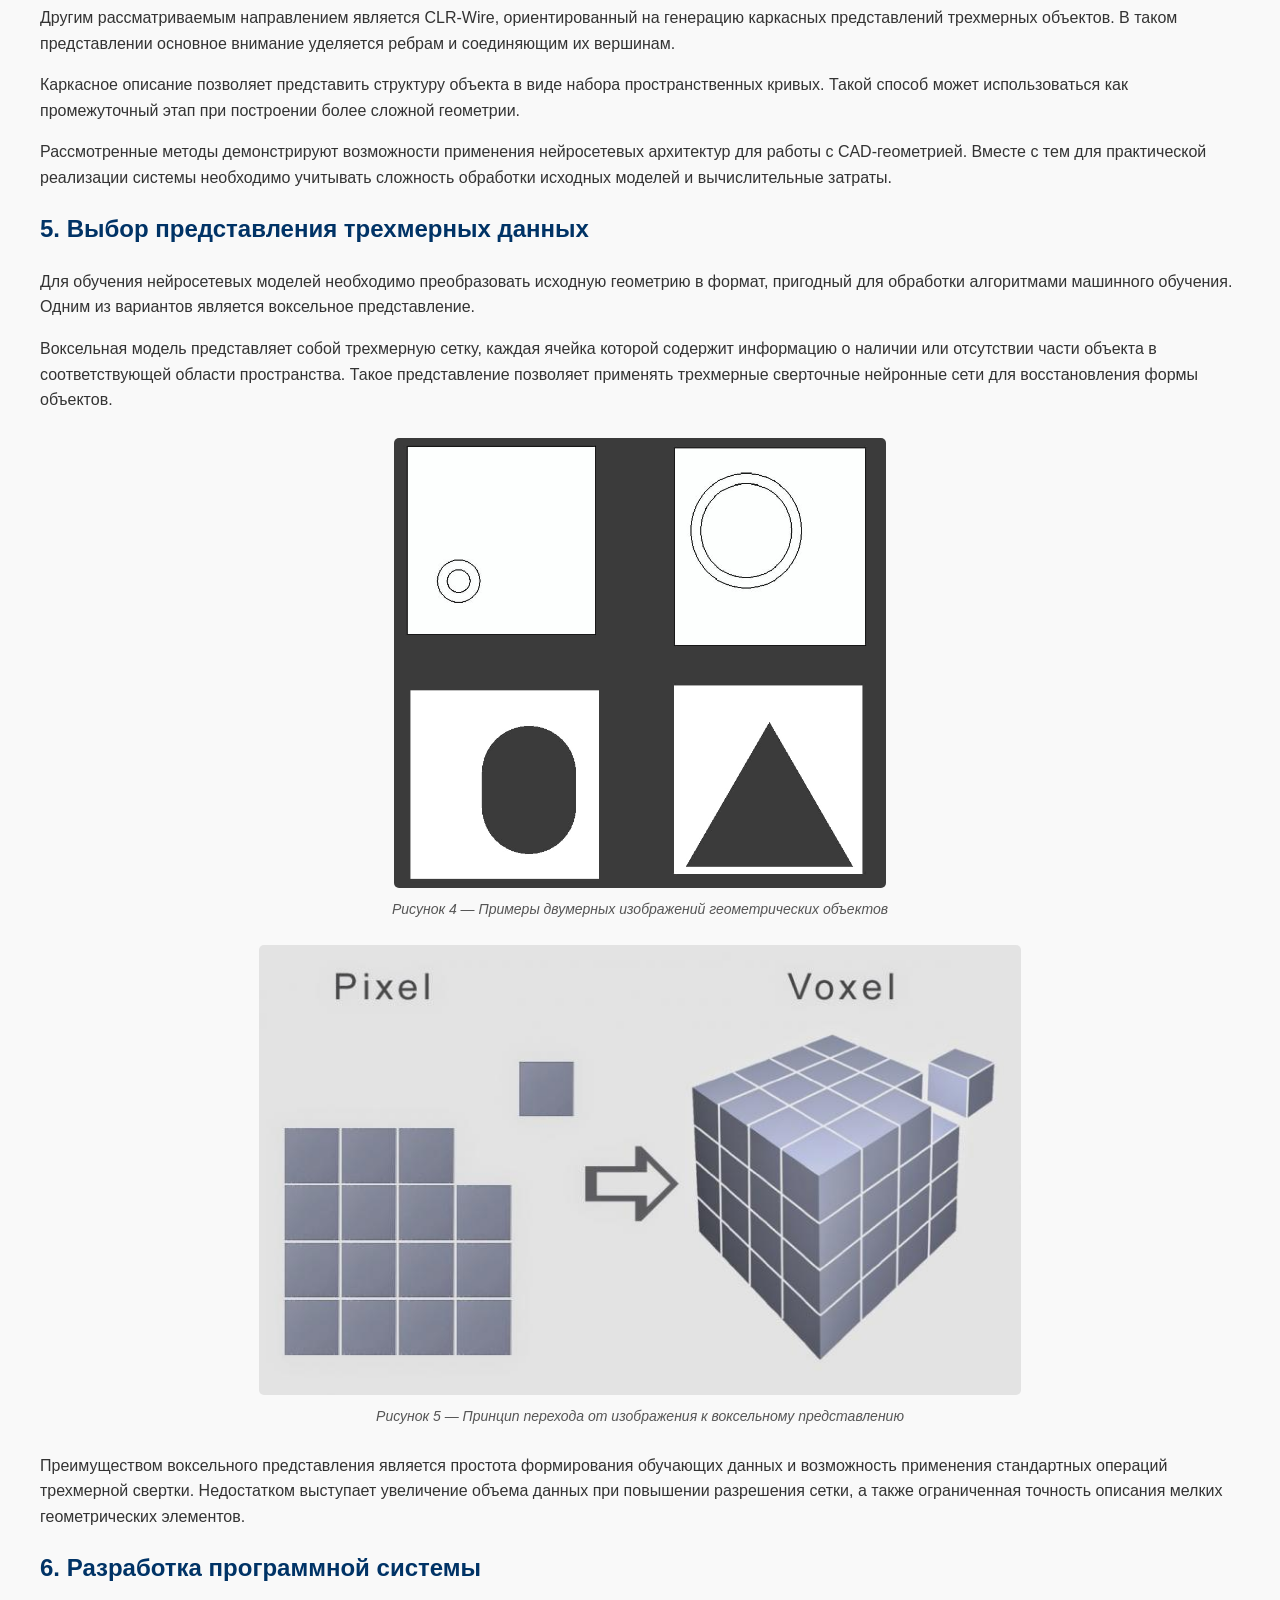
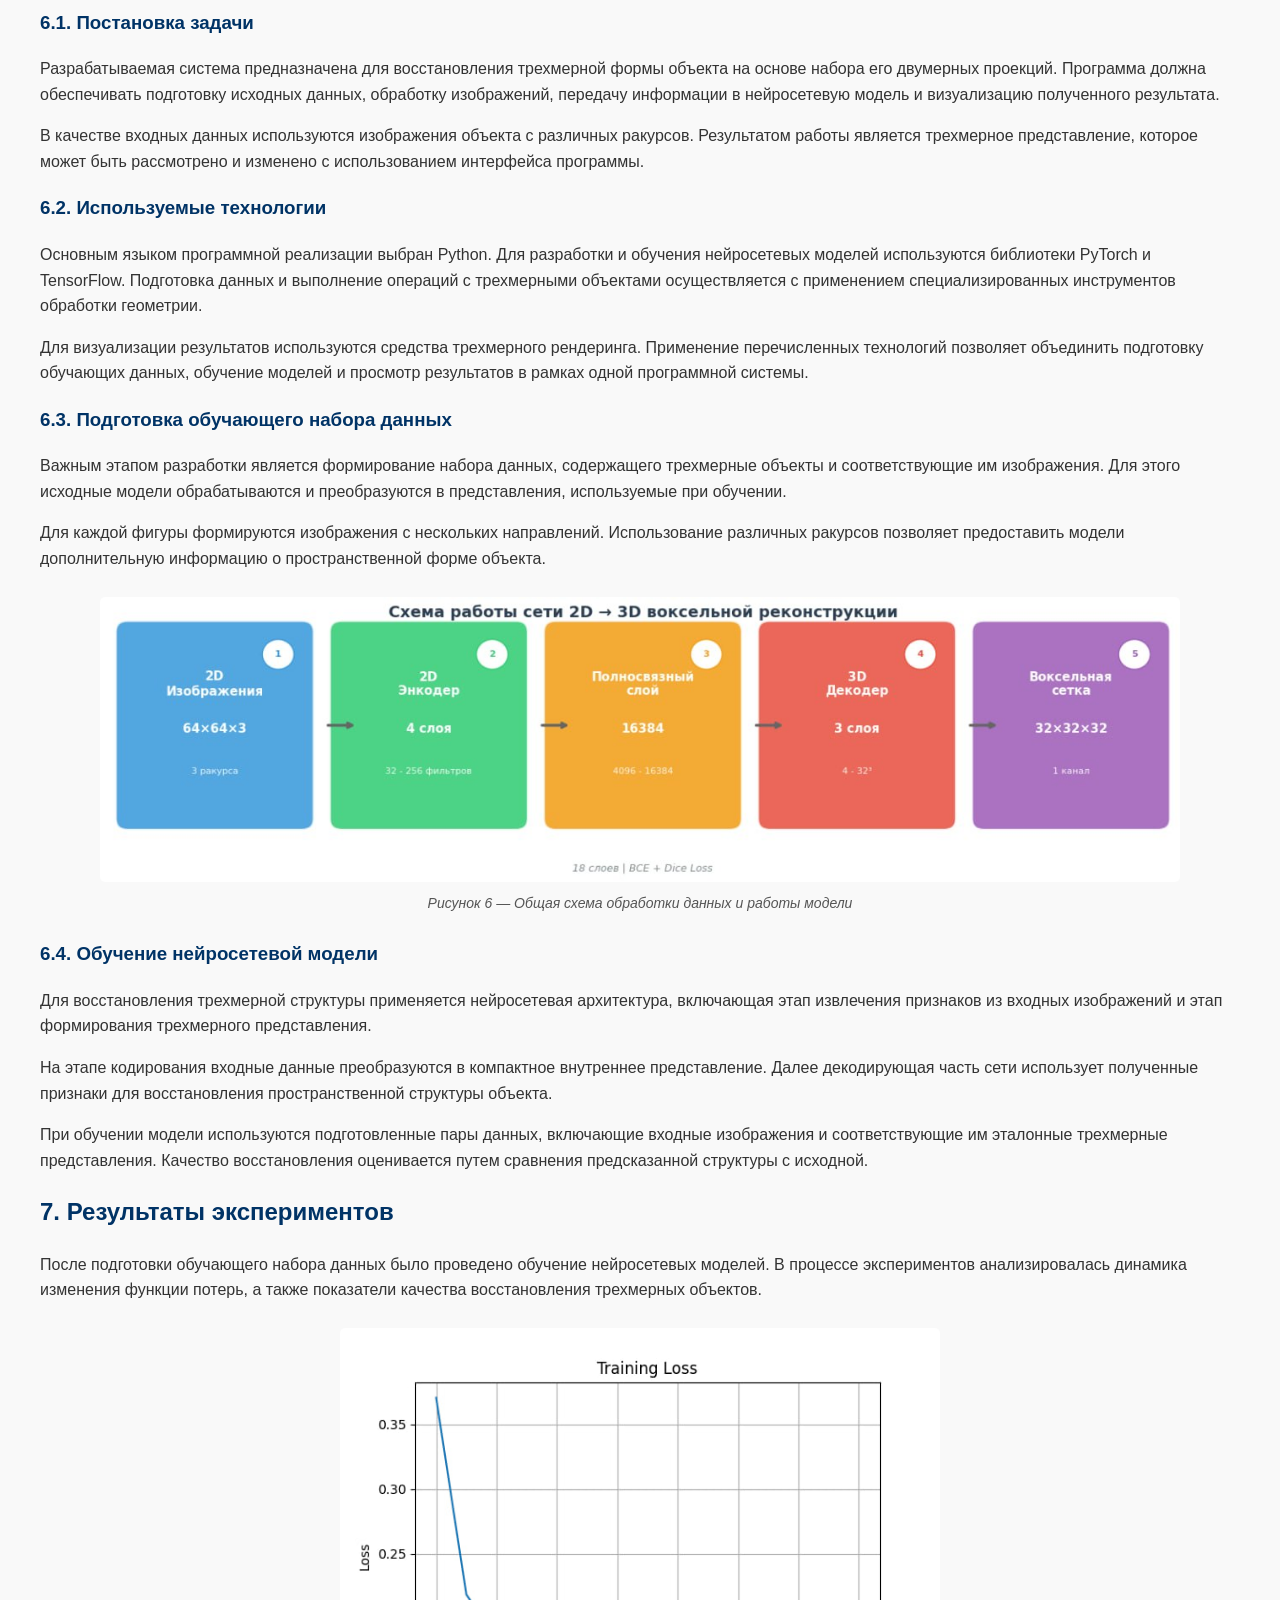
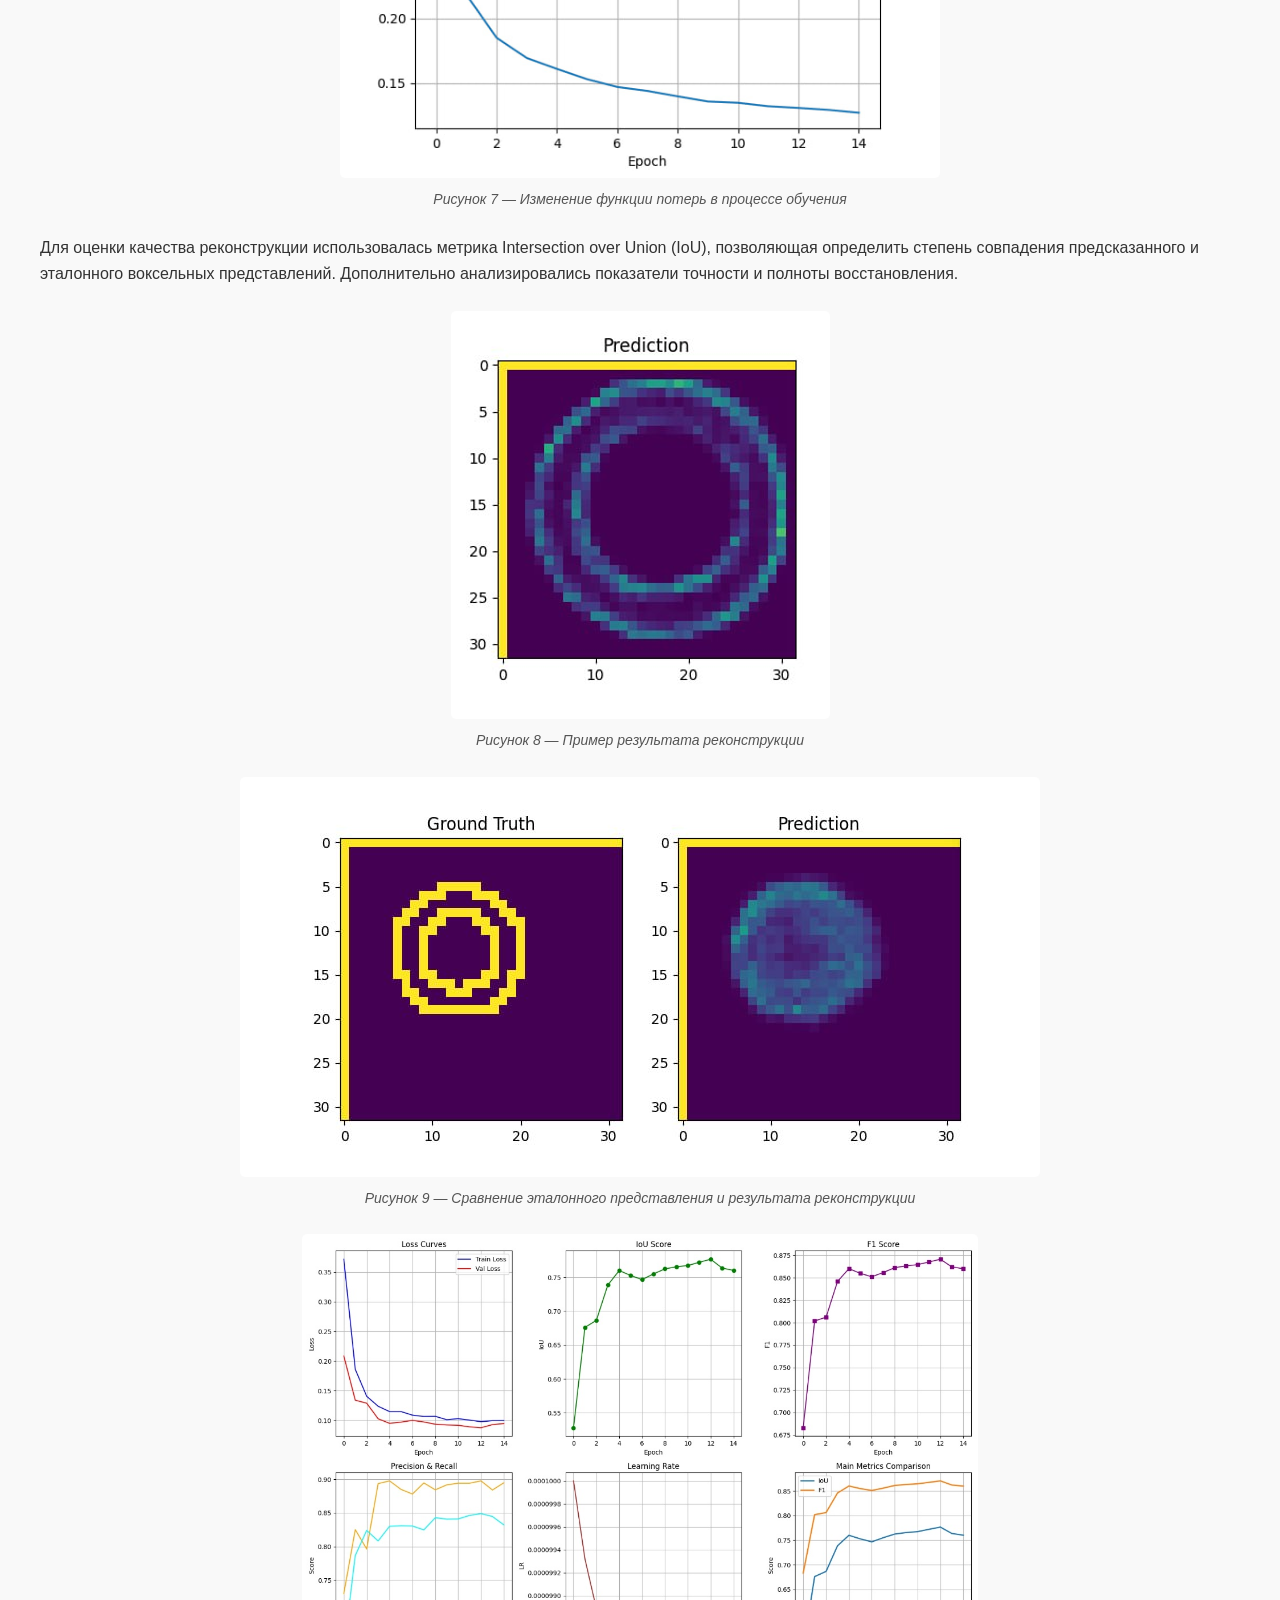
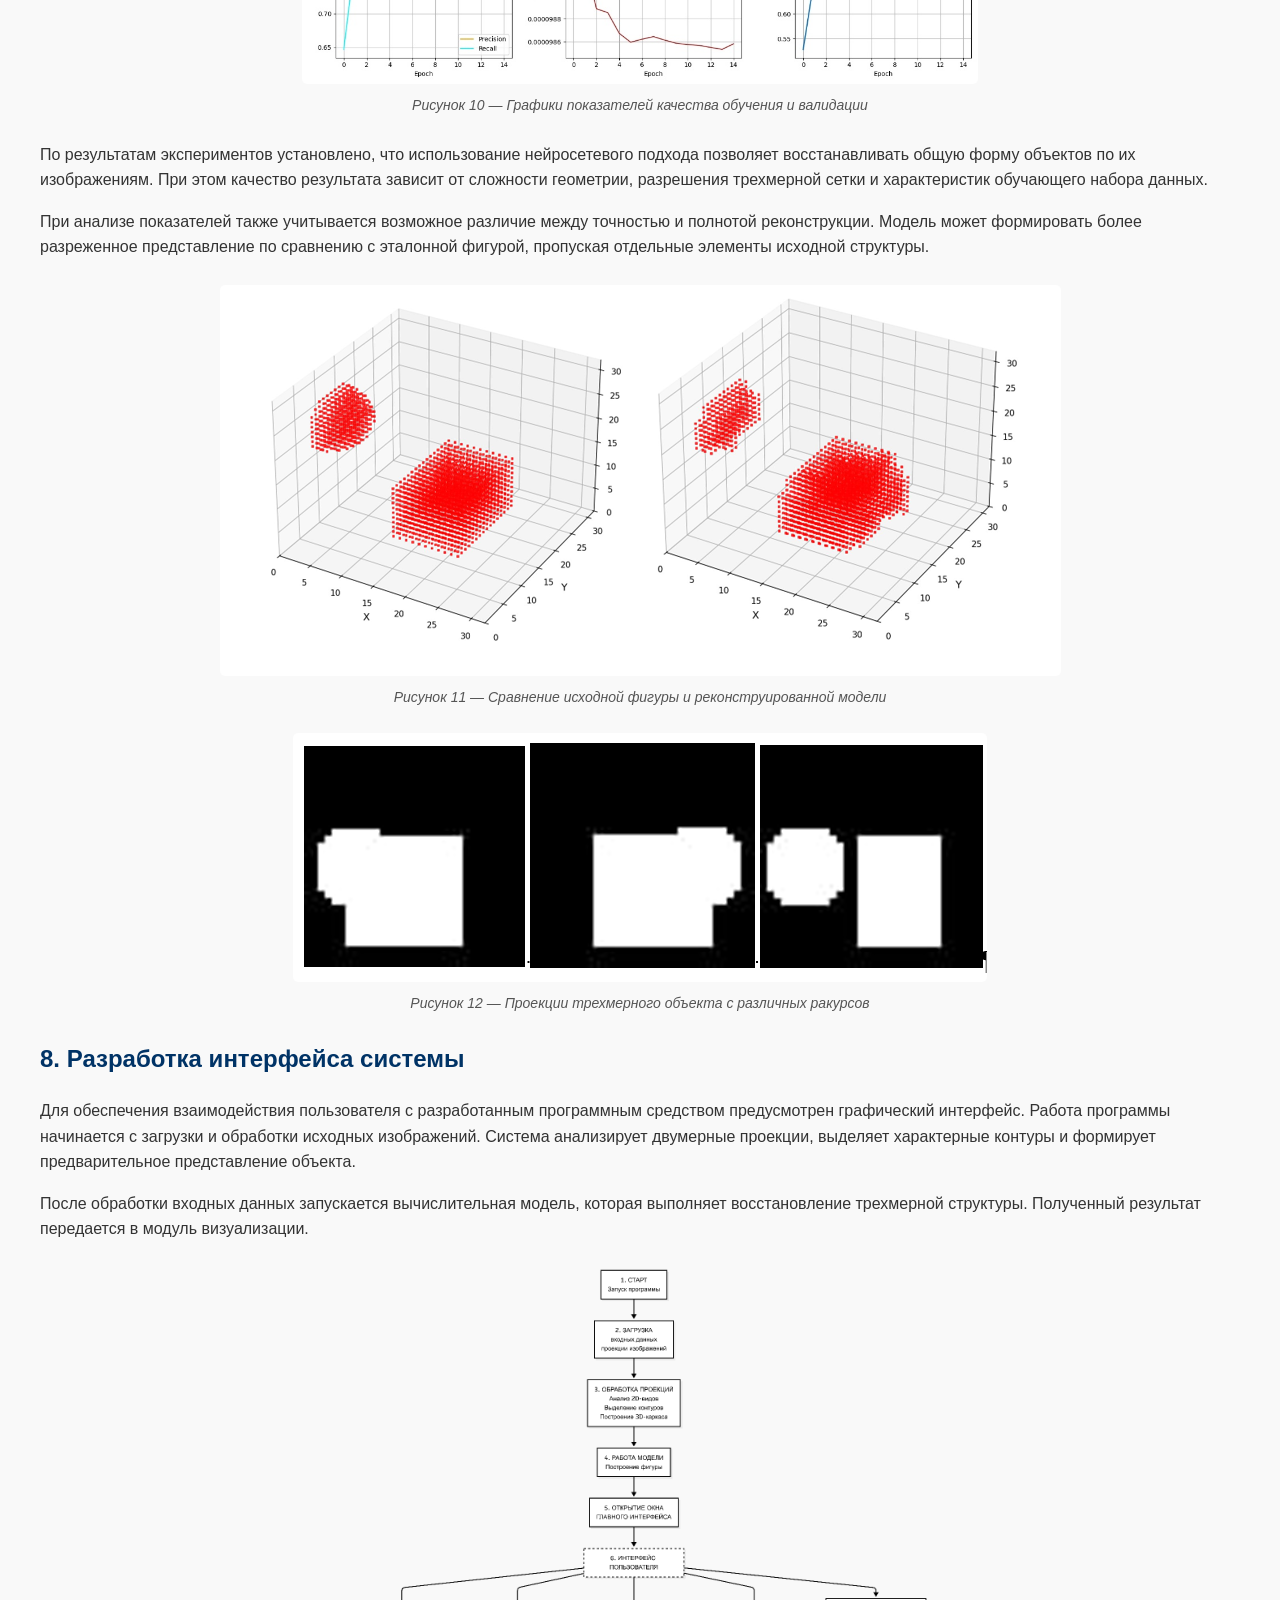
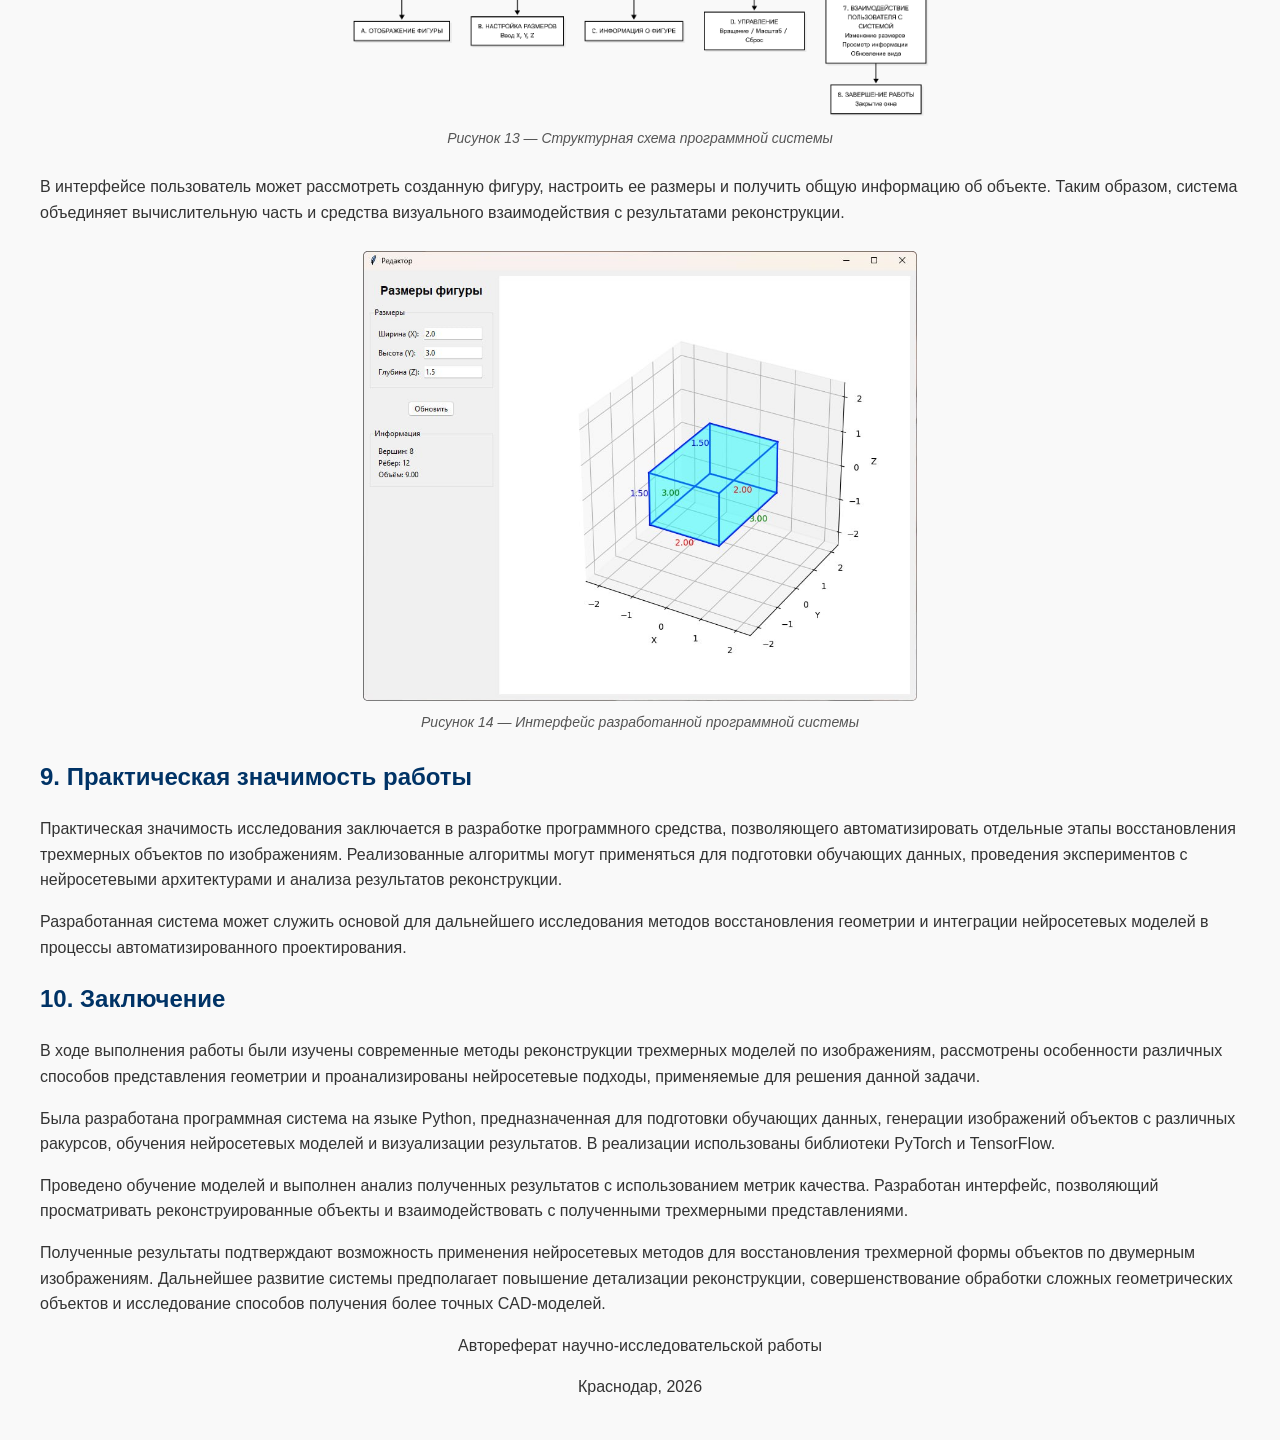
==== commit 31e433c2: "Update stylesheet link and navigation paths in index.htm" ====
--- a/diss/index.htm
+++ b/diss/index.htm
@@ -1,19 +1,17 @@
-
 <!DOCTYPE html>
 <html lang="ru">
 <head>
     <meta charset="UTF-8">
     <meta name="viewport" content="width=device-width, initial-scale=1.0">
     <title>Автореферат — Разработка системы для реконструкции 3D-моделей по изображениям</title>
-    <link rel="stylesheet" type="text/css" href="master_style.css">
-    
+    <link rel="stylesheet" type="text/css" href="../master_style.css">
 </head>
 
 <body>
     <div class="header">
-        <a href="index.htm">РУС</a> | <a href="indexe.htm">ENG</a> | 
-        <a href="diss/index.htm">Автореферат</a> | <a href="library/index.htm">Библиотека</a> | 
-        <a href="links/index.htm">Ссылки</a> | <a href="ind/index.htm">Индивидуальный раздел</a>
+        <a href="../index.htm">РУС</a> | <a href="../indexe.htm">ENG</a> |
+        <a href="index.htm">Автореферат</a> | <a href="../library/index.htm">Библиотека</a> |
+        <a href="../links/index.htm">Ссылки</a> | <a href="../ind/index.htm">Индивидуальный раздел</a>
     </div>
 <div class="container">
 
--- a/master_style.css
+++ b/master_style.css
@@ -0,0 +1,47 @@
+body {
+    font-family: Arial, sans-serif;
+    margin: 40px;
+    line-height: 1.6;
+    color: #333;
+    background-color: #f9f9f9;
+}
+h1, h2, h3 {
+    color: #003366;
+}
+.header {
+    background: #003366;
+    color: white;
+    padding: 10px;
+    margin-bottom: 20px;
+}
+.header a {
+    color: #ffcc00;
+    text-decoration: none;
+    font-weight: bold;
+}
+.header a:hover {
+    text-decoration: underline;
+}
+
+figure {
+    margin: 25px auto;
+    text-align: center;
+}
+
+figure img {
+    display: block;
+    max-width: 90%;
+    max-height: 450px;
+    width: auto;
+    height: auto;
+    margin: 0 auto;
+    border-radius: 5px;
+}
+
+figcaption {
+    margin-top: 10px;
+    font-size: 14px;
+    color: #555;
+    font-style: italic;
+    text-align: center;
+}
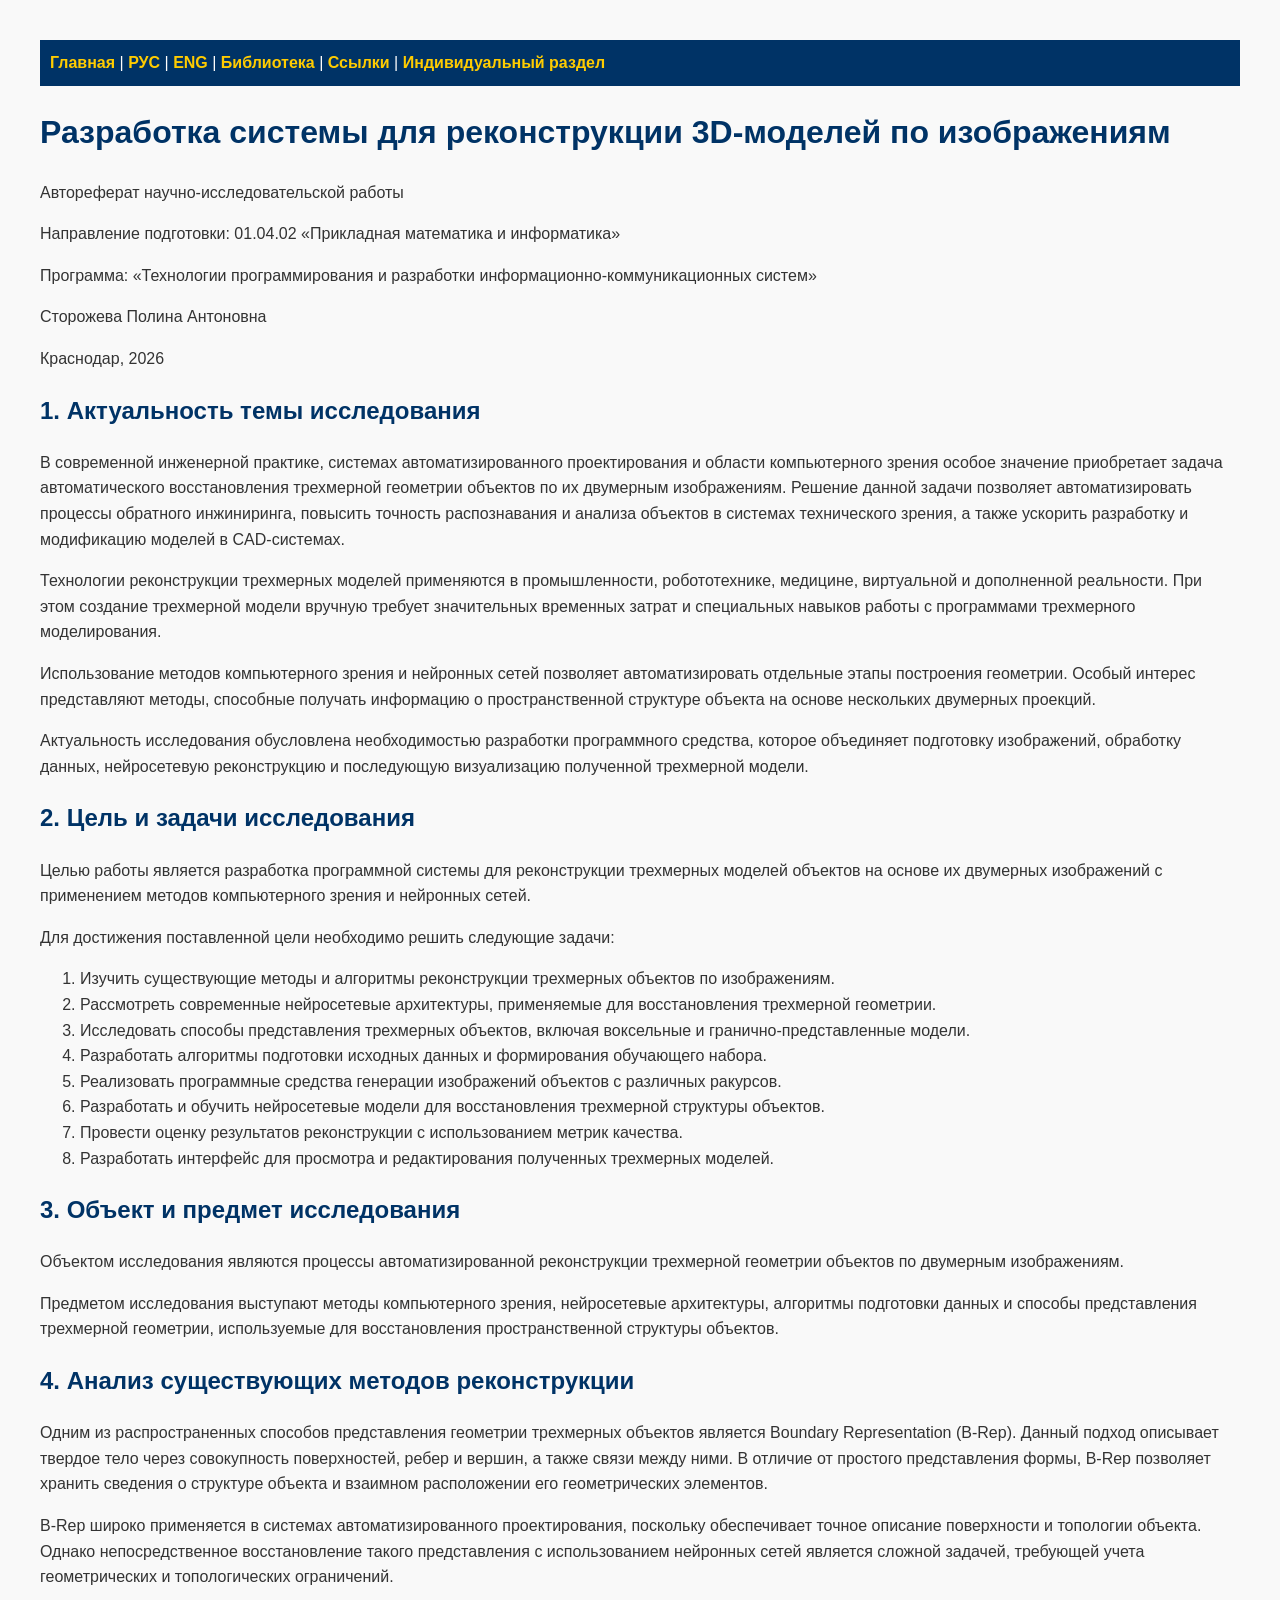
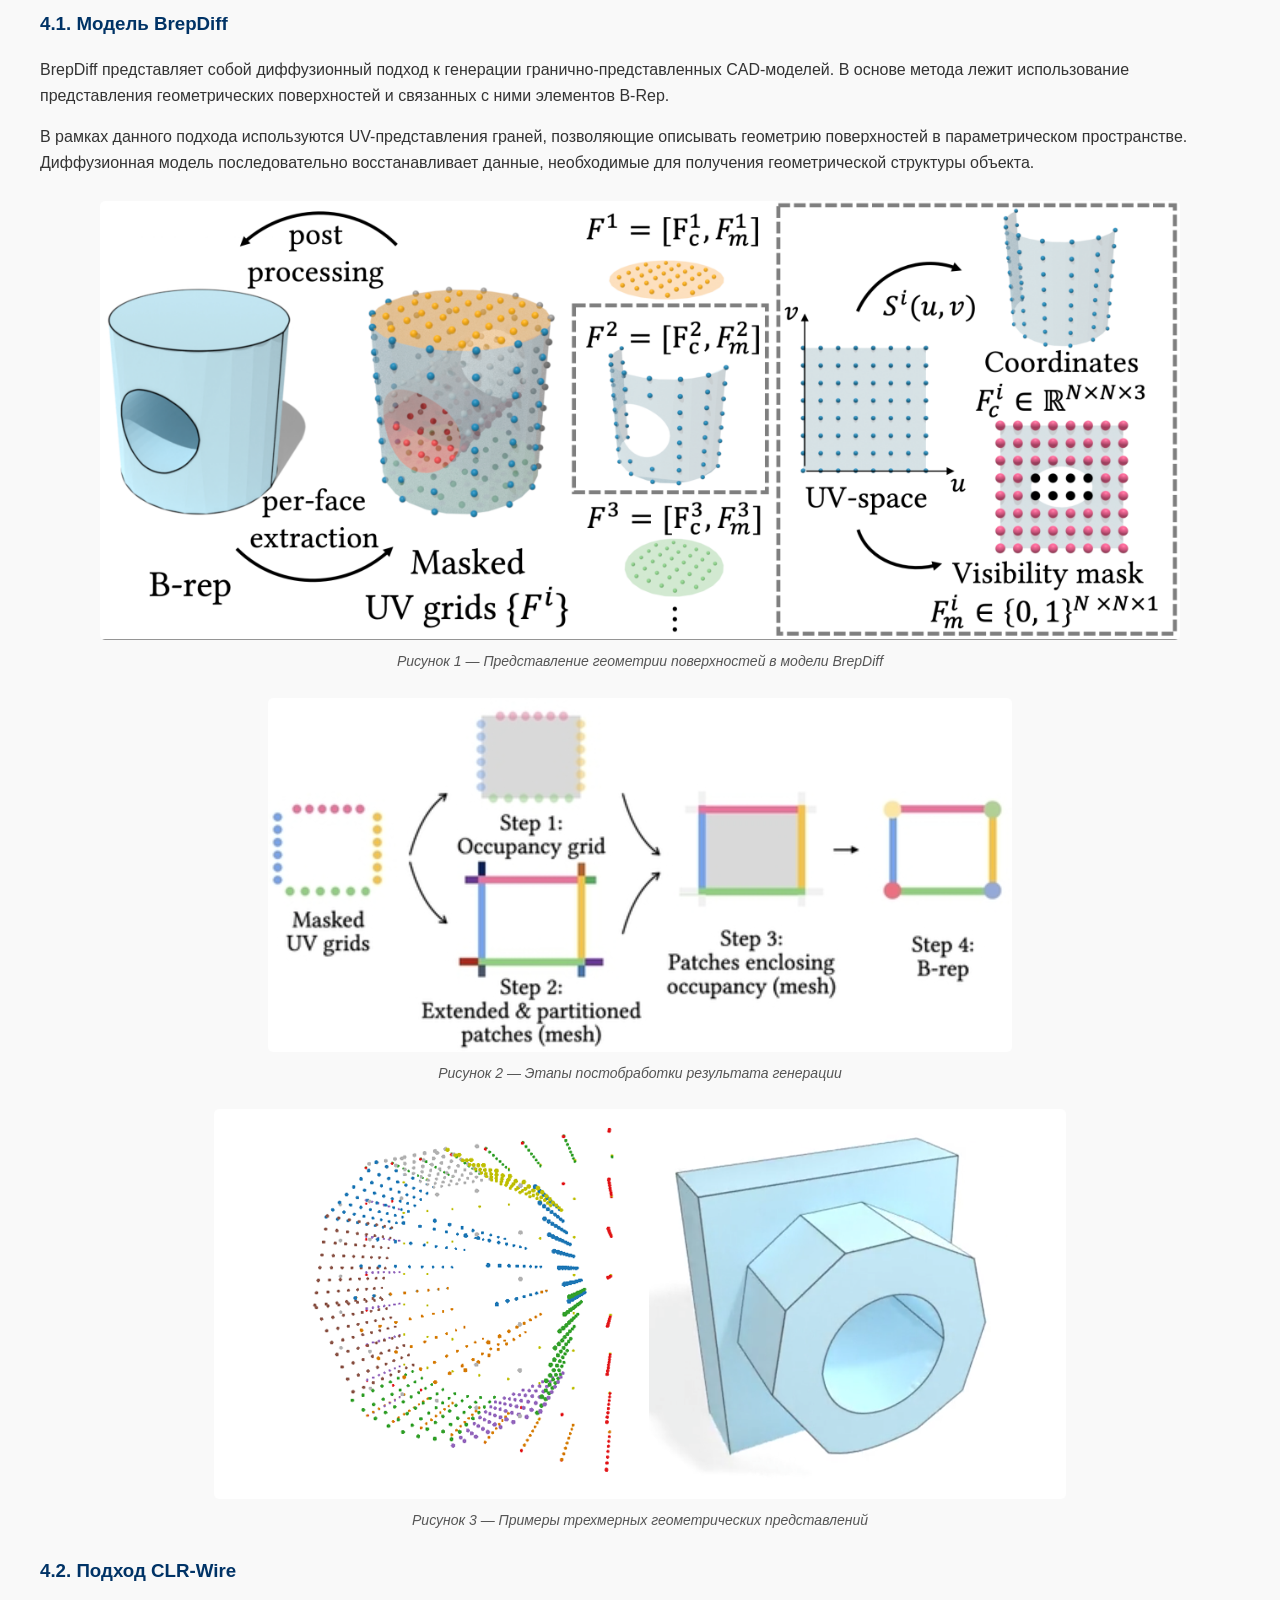
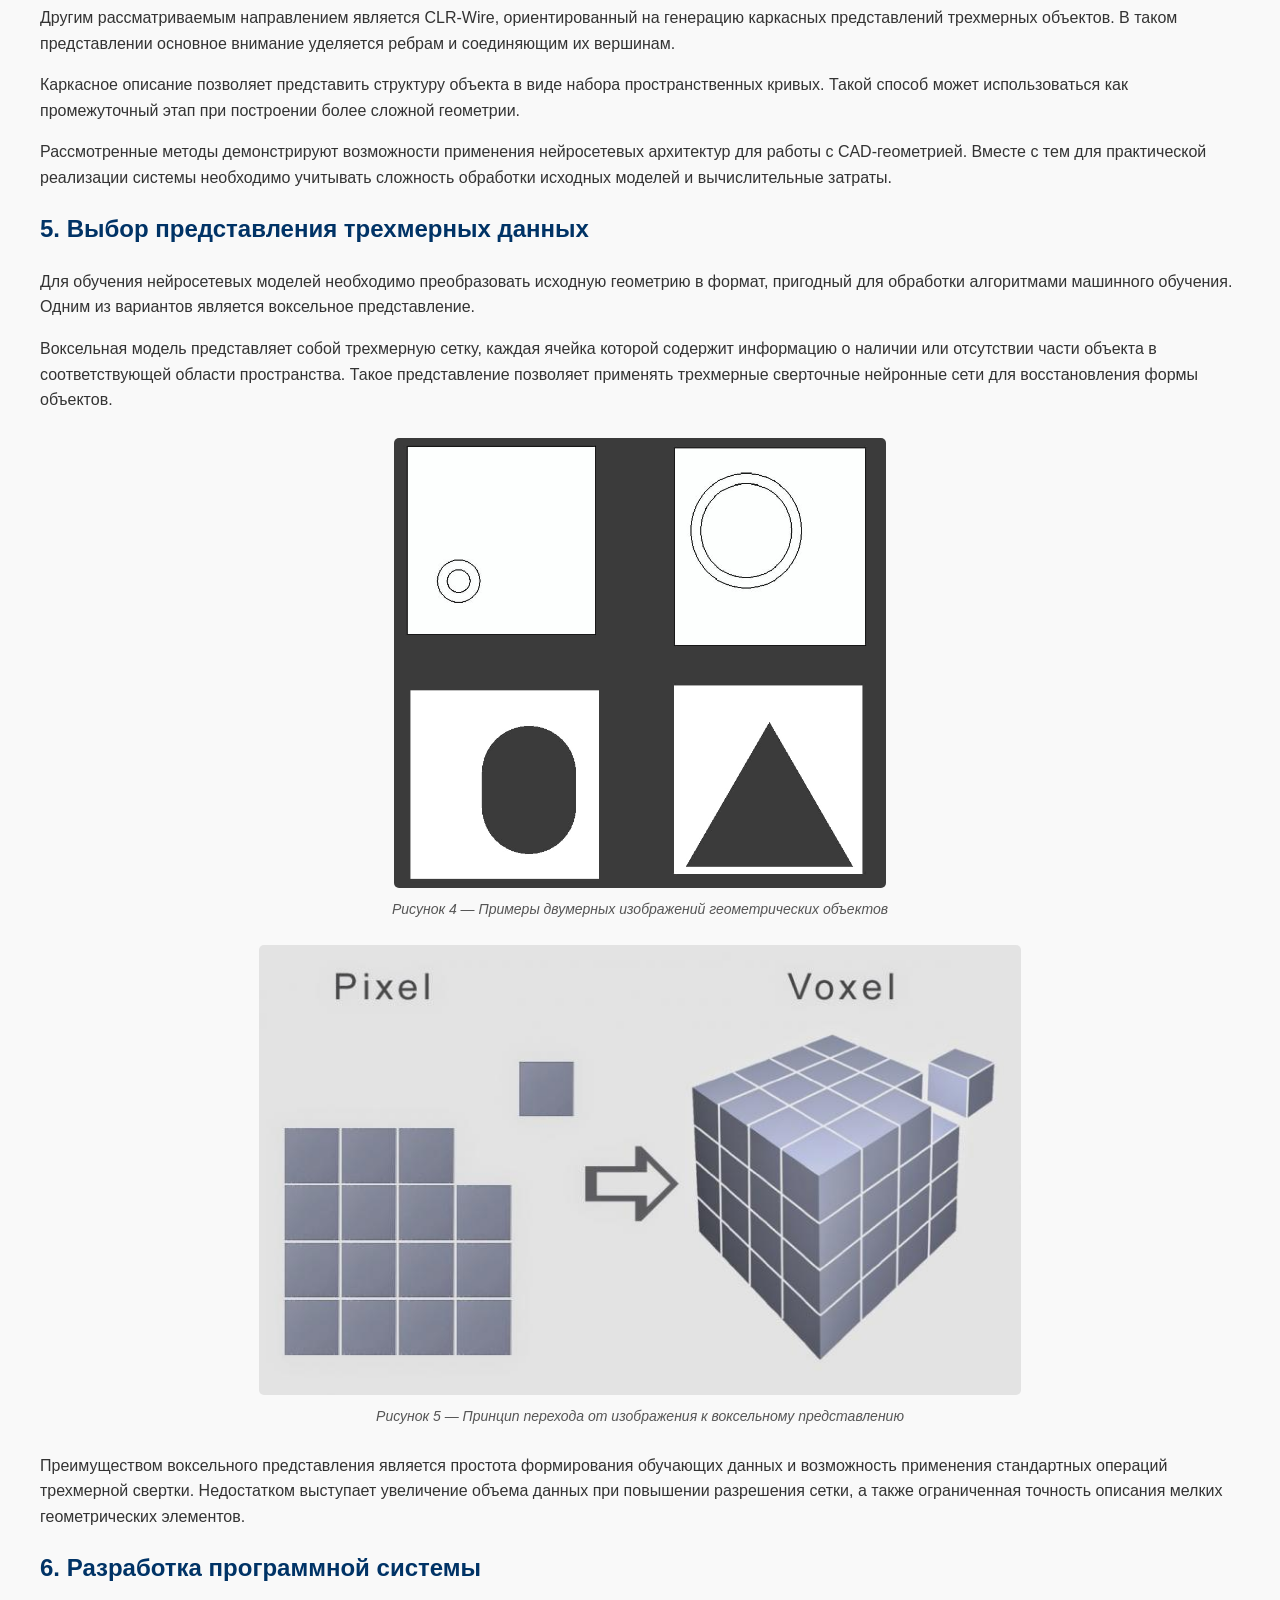
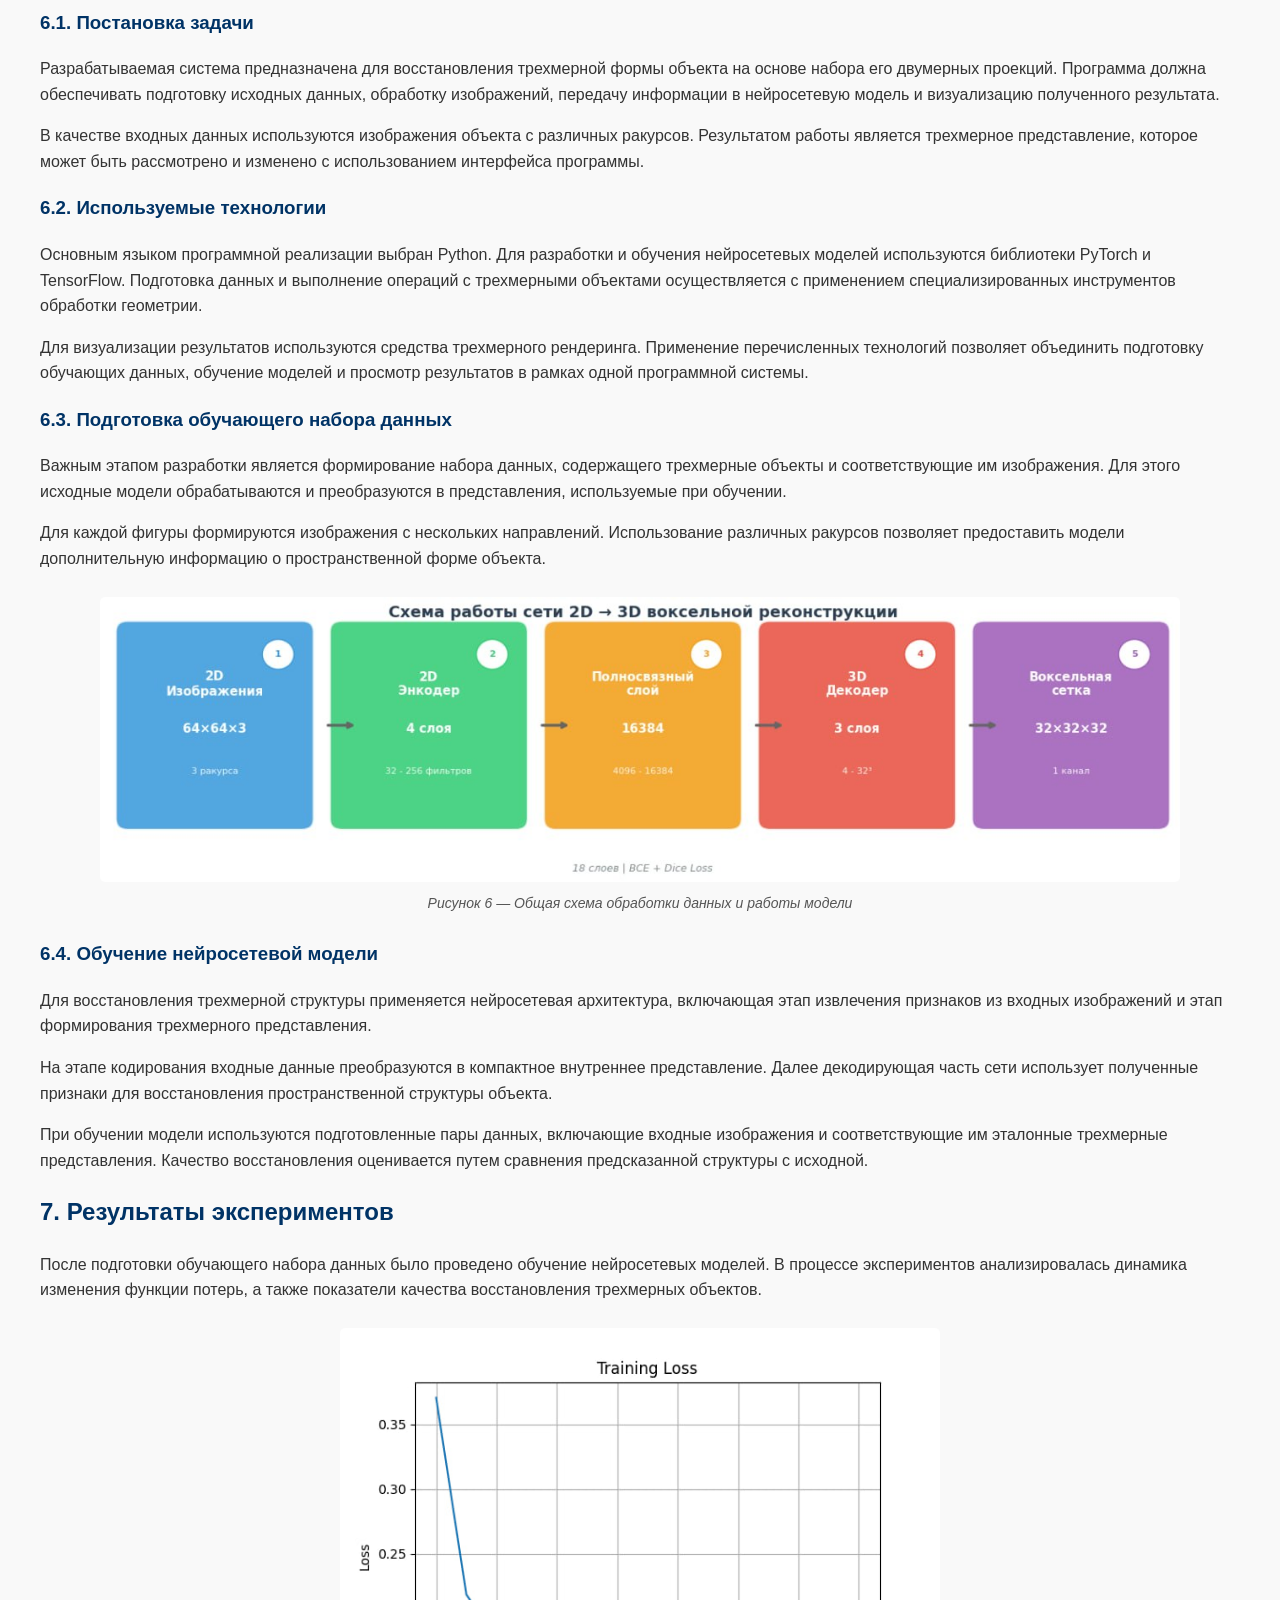
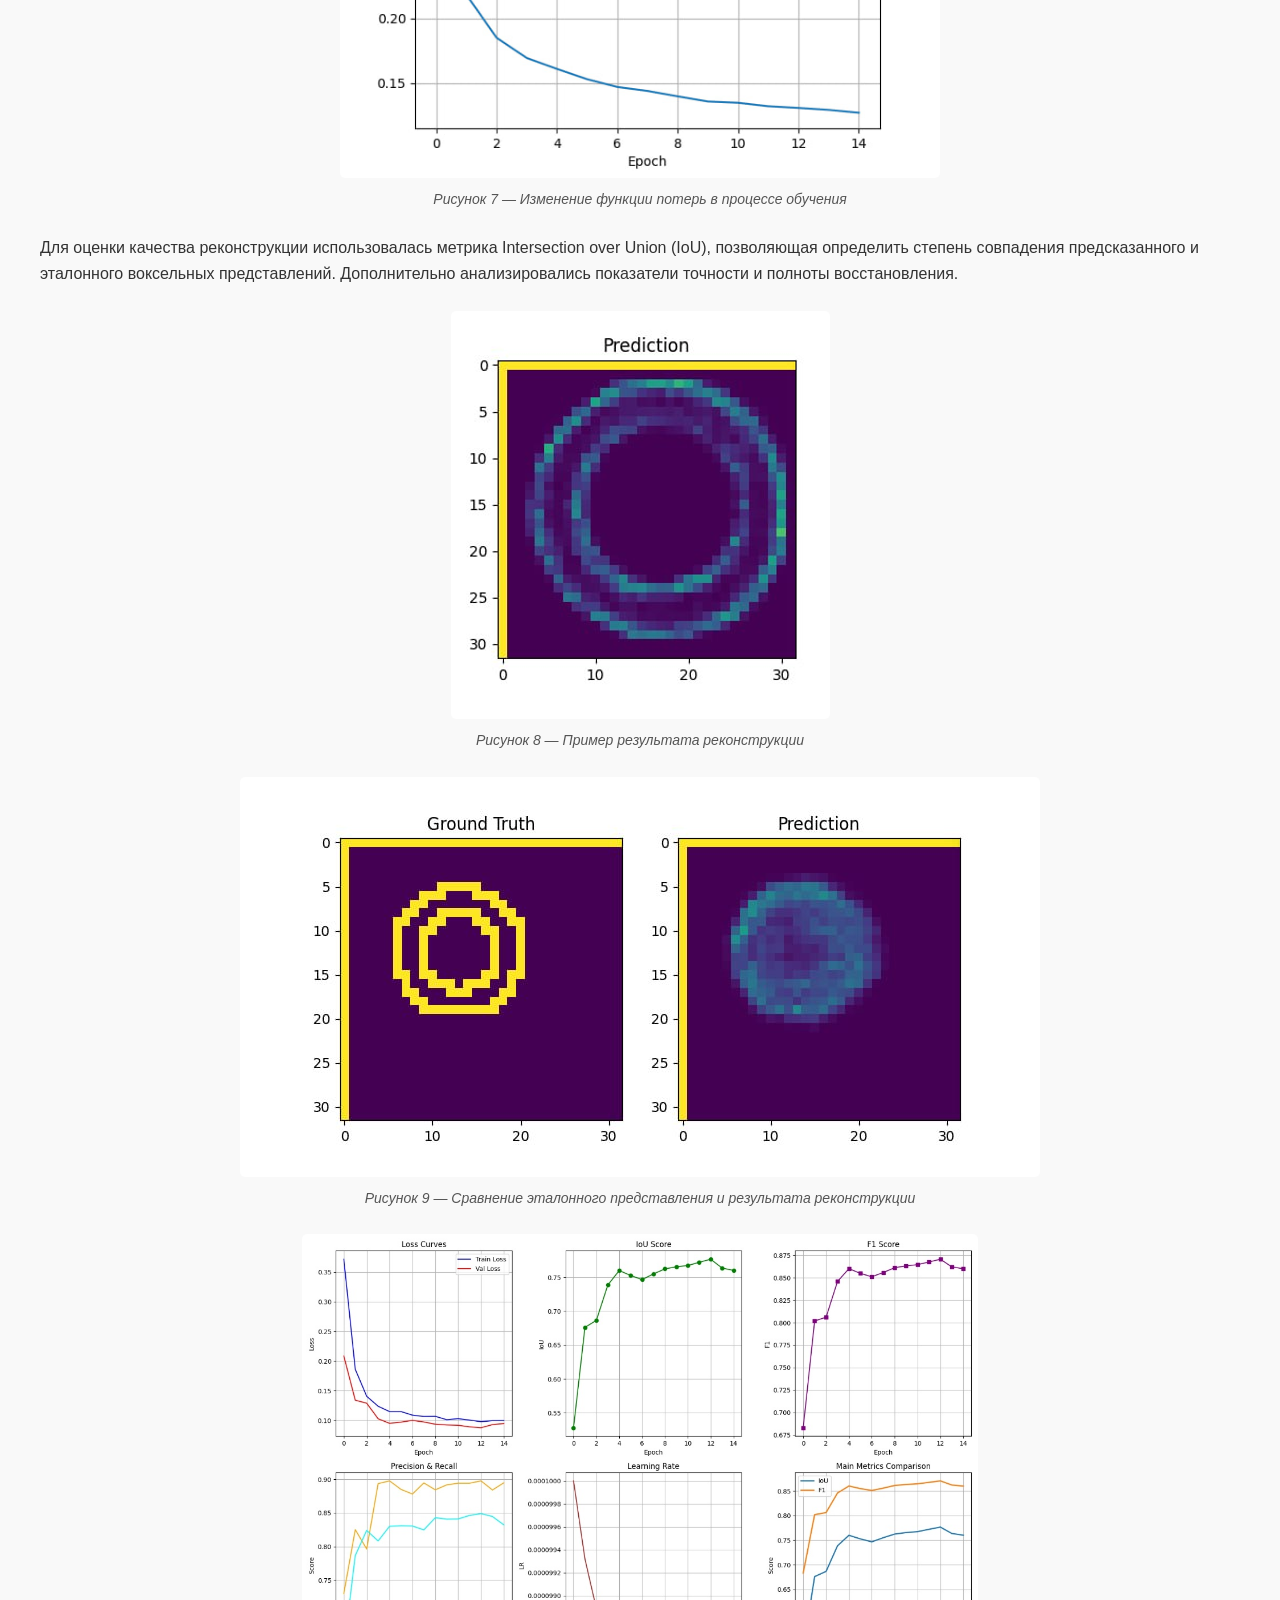
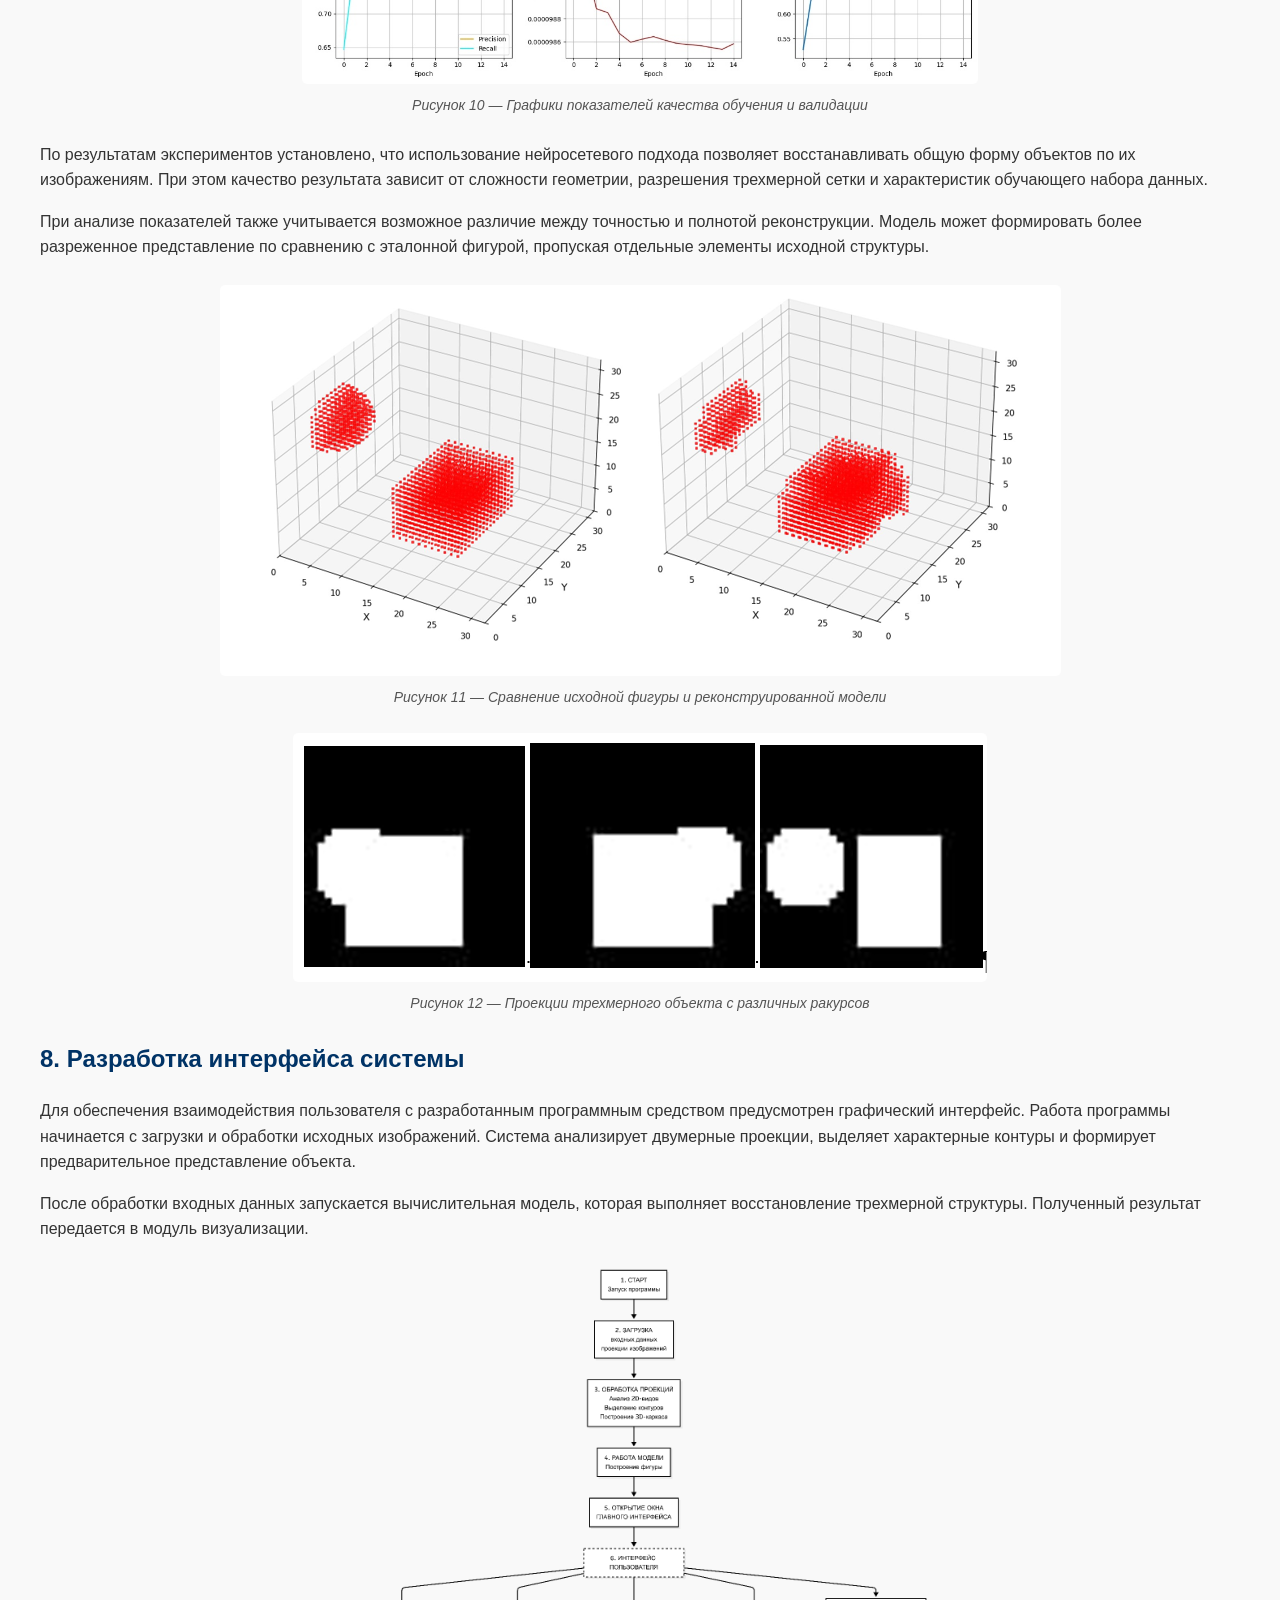
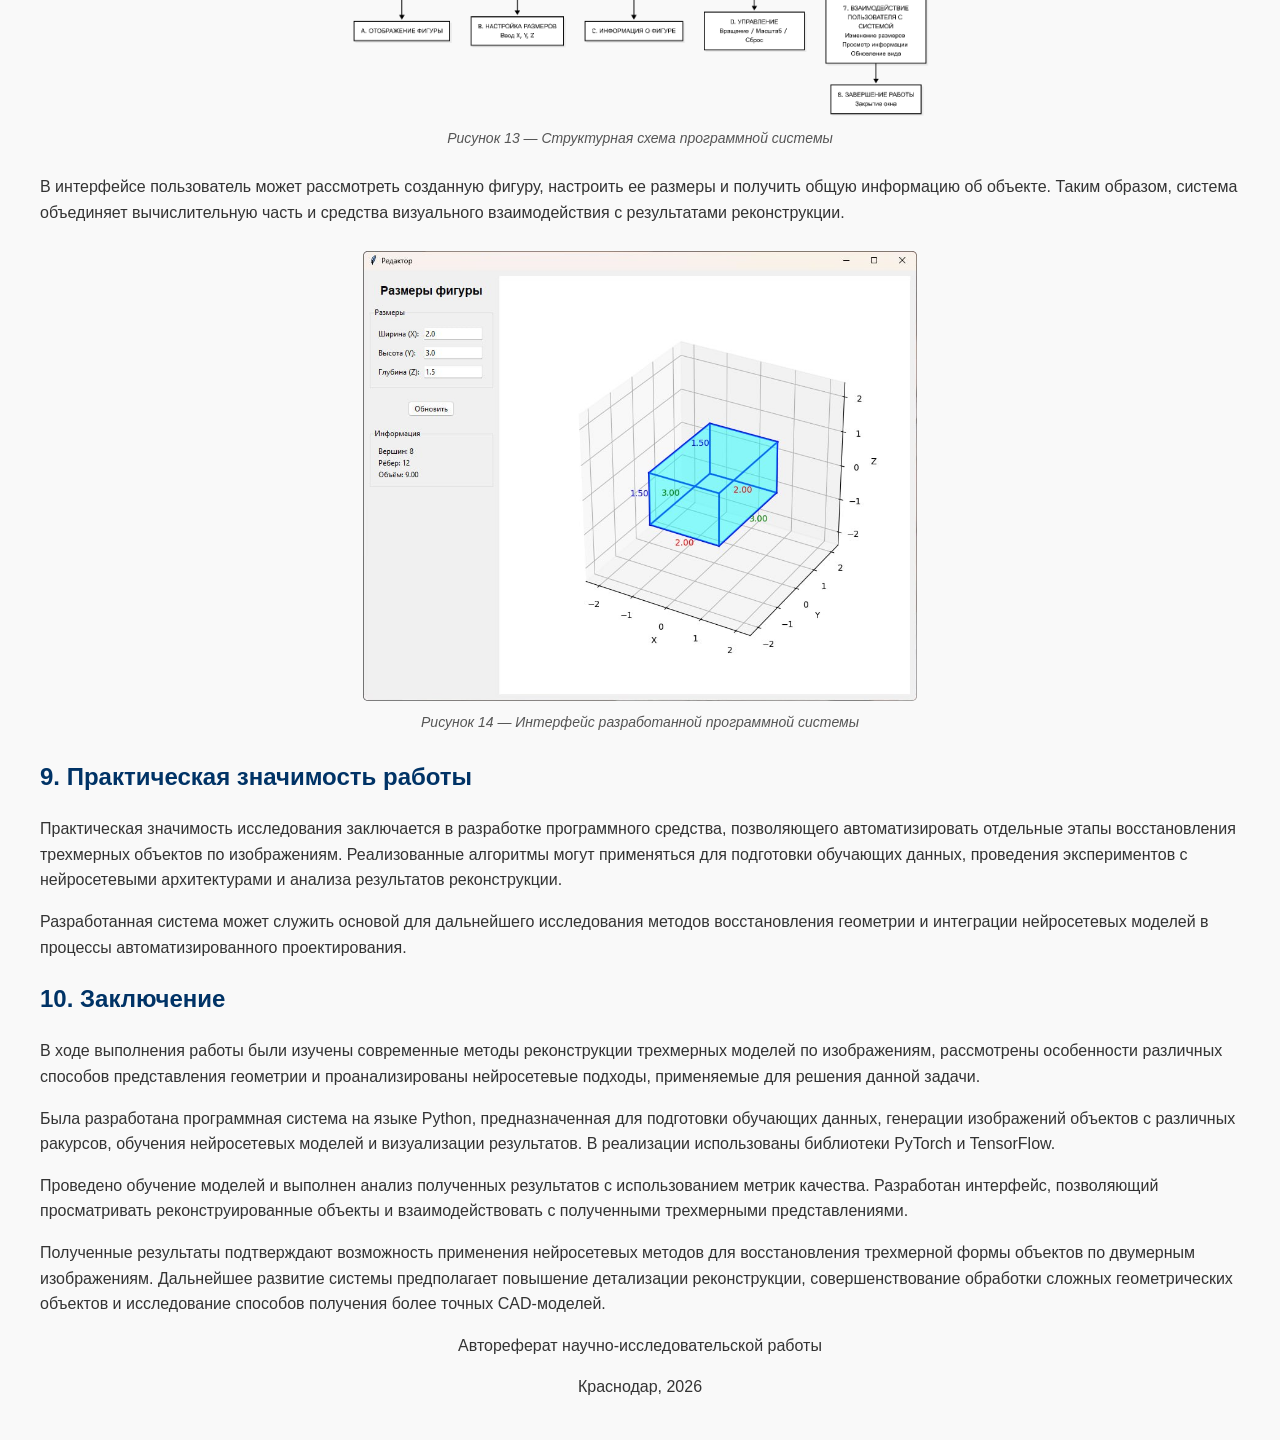
==== commit 6c3ce4fe: "Update navigation links and fix HTML structure" ====
--- a/diss/index.htm
+++ b/diss/index.htm
@@ -9,9 +9,12 @@
 
 <body>
     <div class="header">
-        <a href="../index.htm">РУС</a> | <a href="../indexe.htm">ENG</a> |
-        <a href="index.htm">Автореферат</a> | <a href="../library/index.htm">Библиотека</a> |
-        <a href="../links/index.htm">Ссылки</a> | <a href="../ind/index.htm">Индивидуальный раздел</a>
+        <a href="../index.htm">Главная</a> |
+        <a href="index.htm">РУС</a> |
+        <a href="indexe.htm">ENG</a> |
+        <a href="../library/index.htm">Библиотека</a> |
+        <a href="../links/index.htm">Ссылки</a> |
+        <a href="../ind/index.htm">Индивидуальный раздел</a>
     </div>
 <div class="container">
 
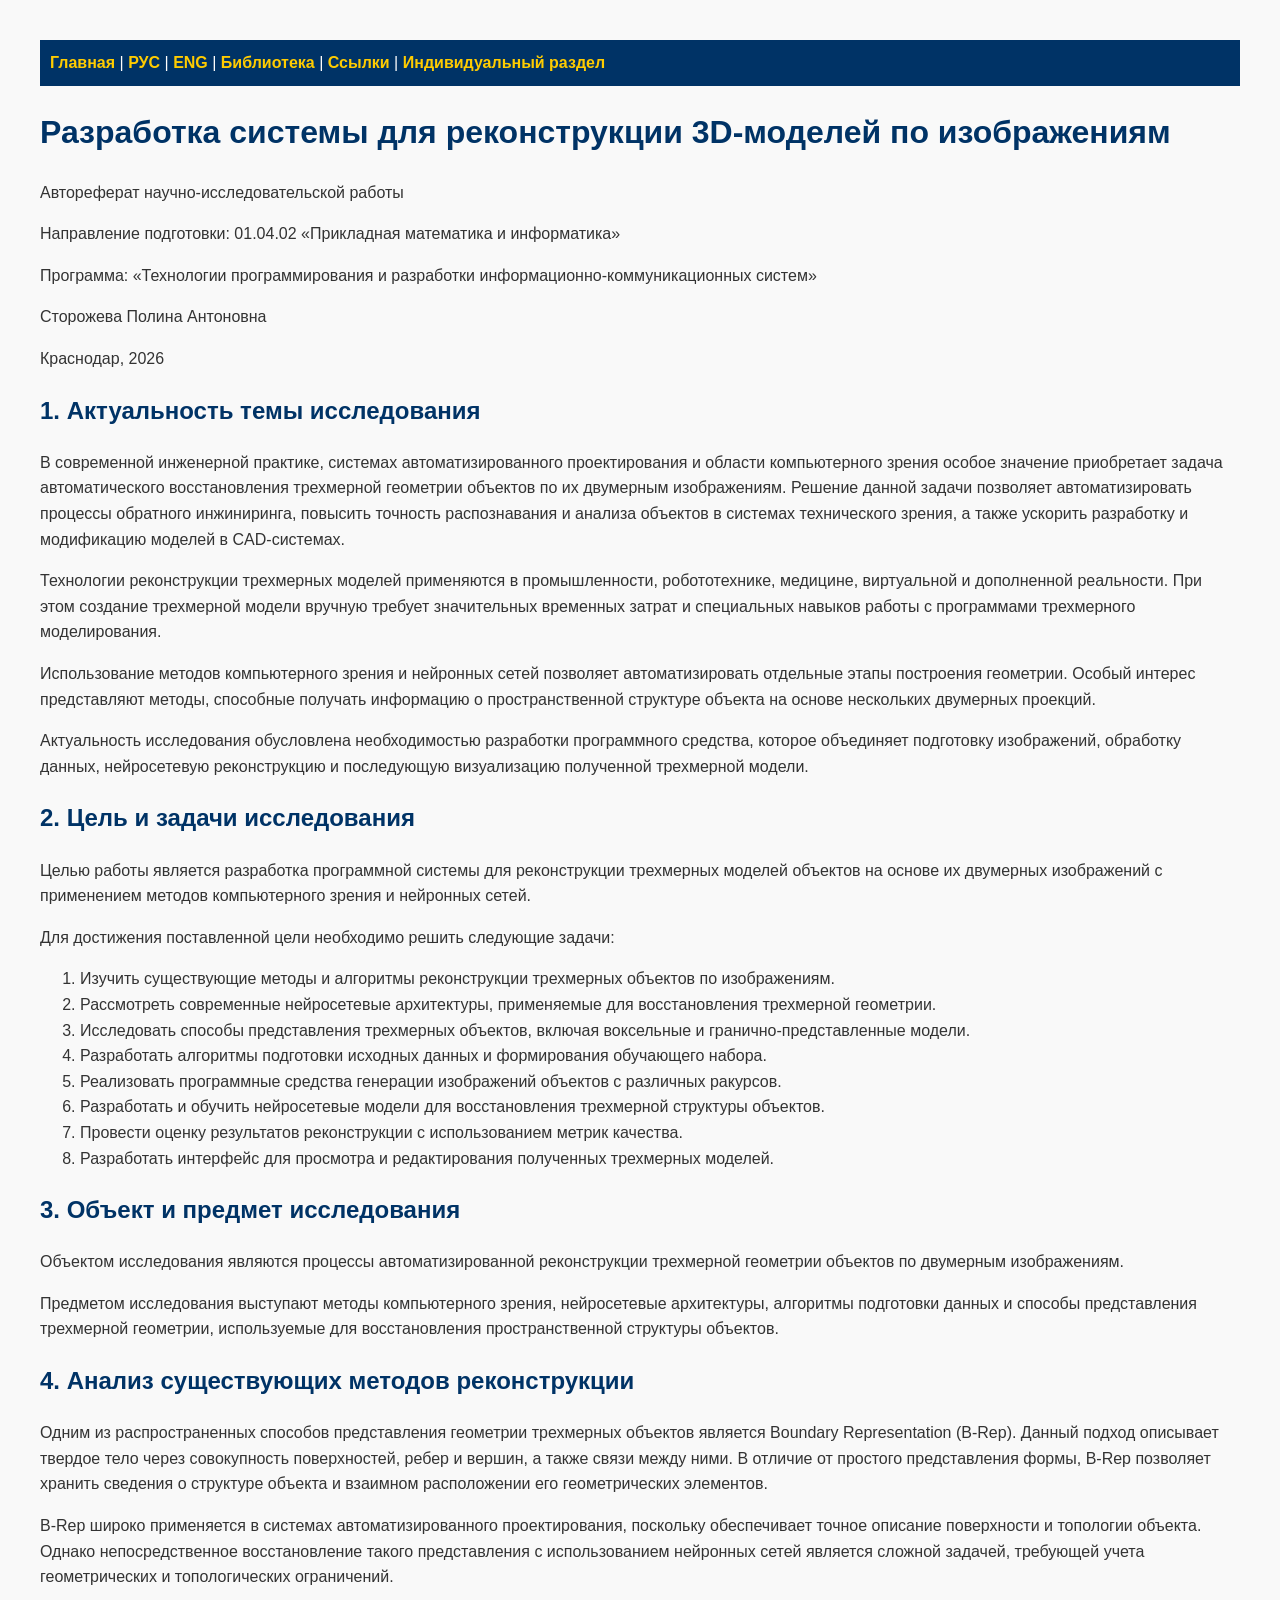
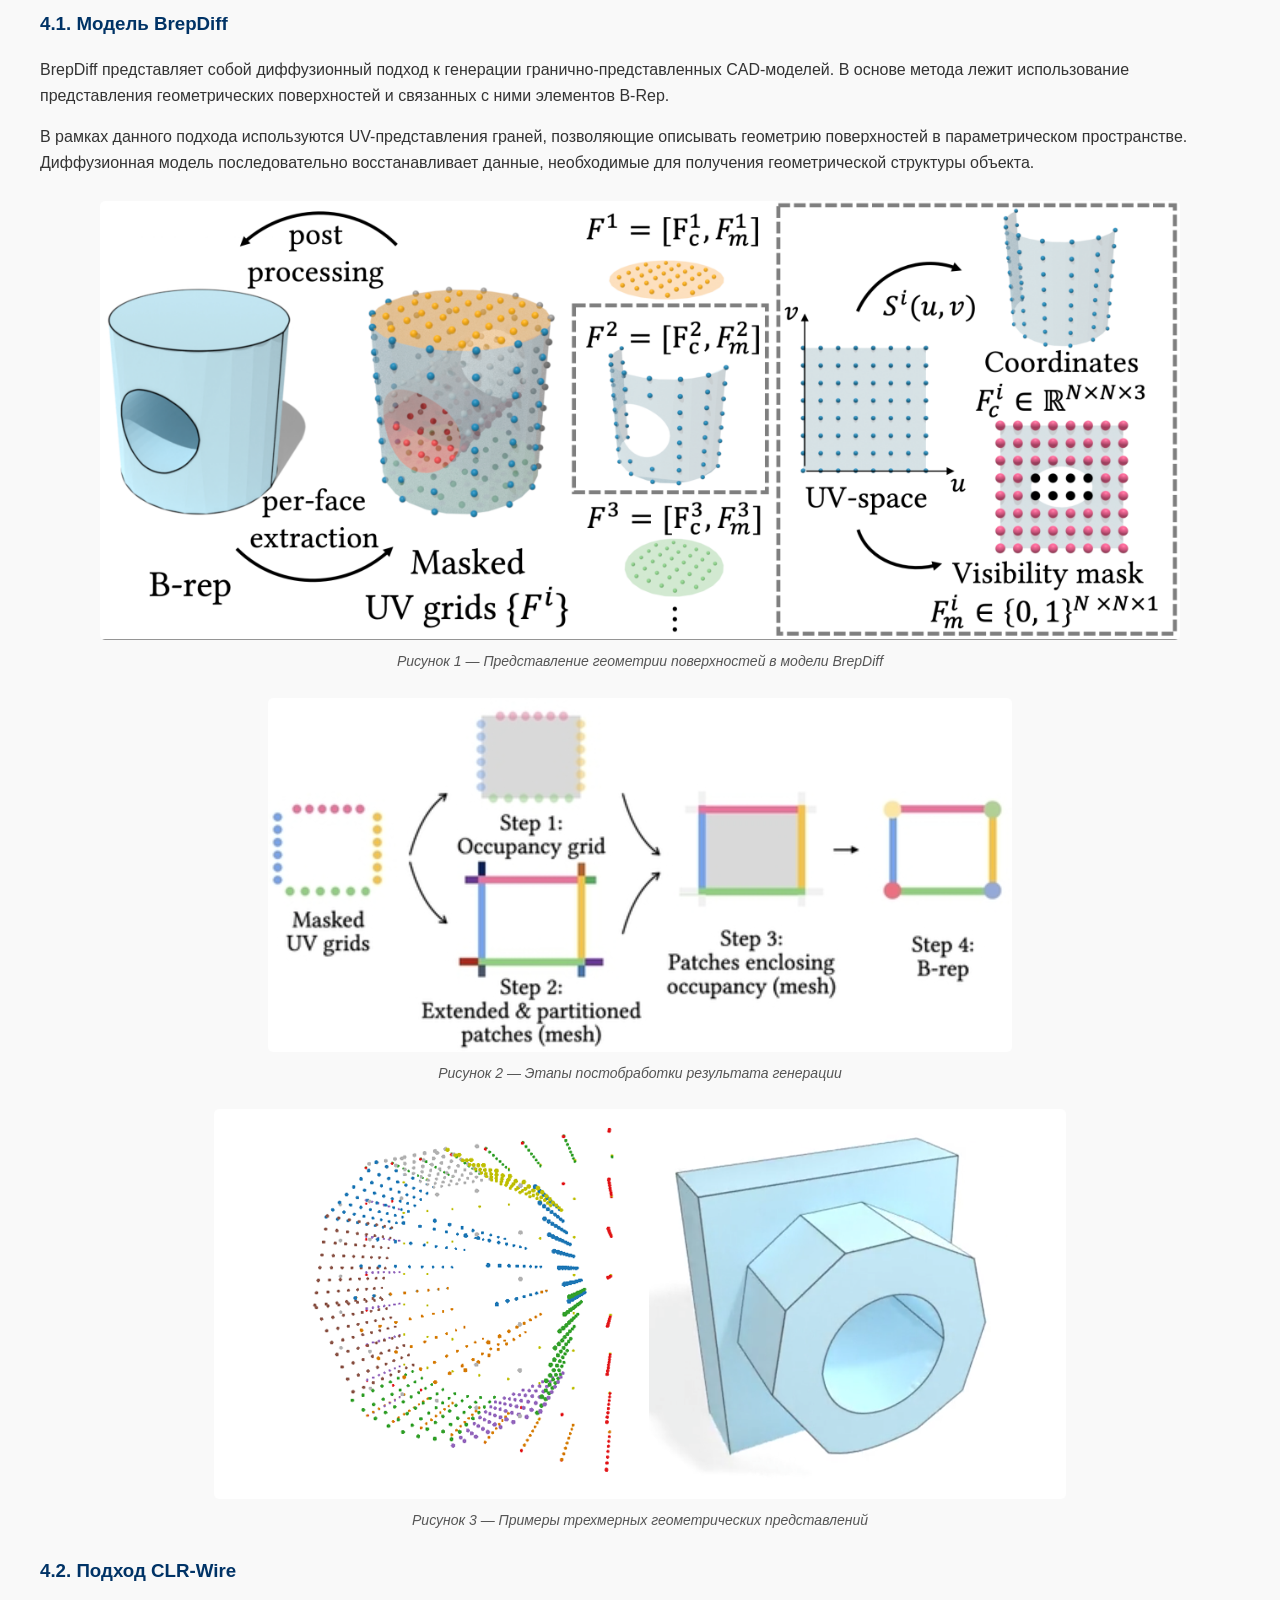
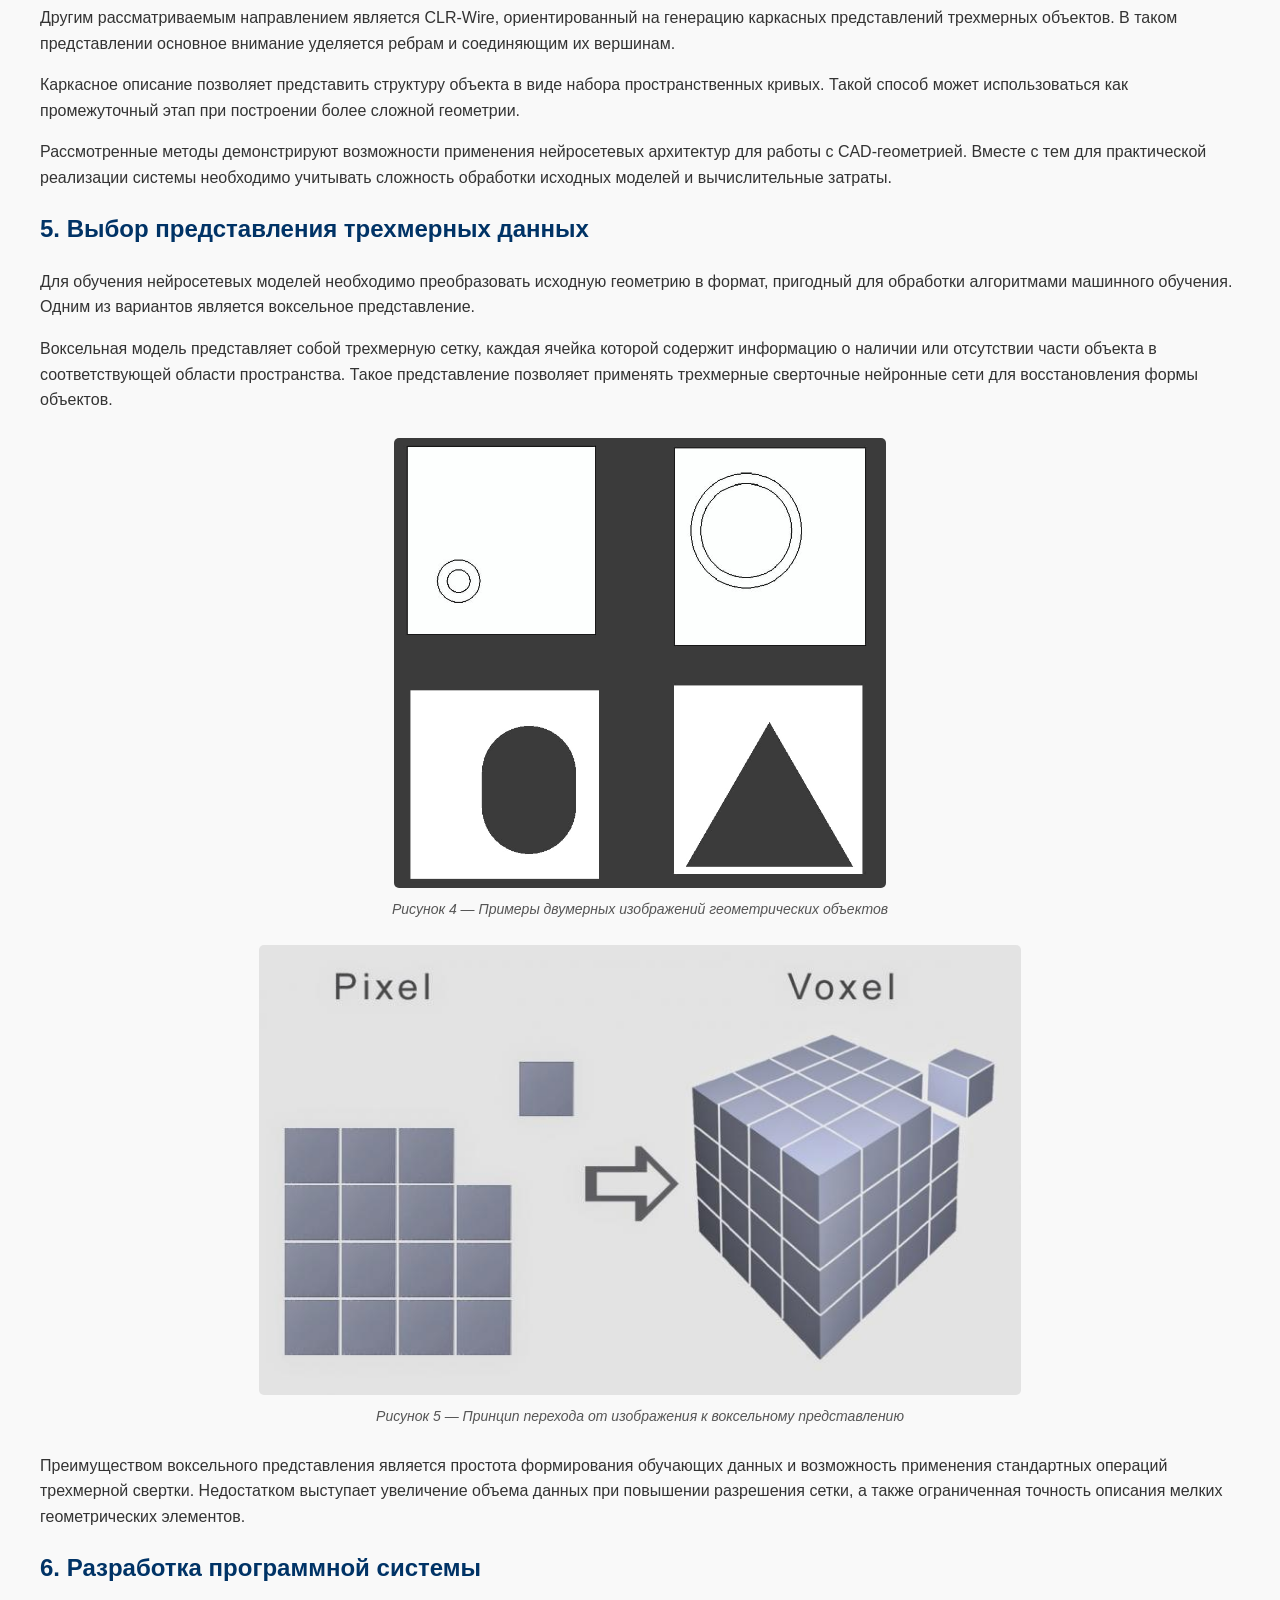
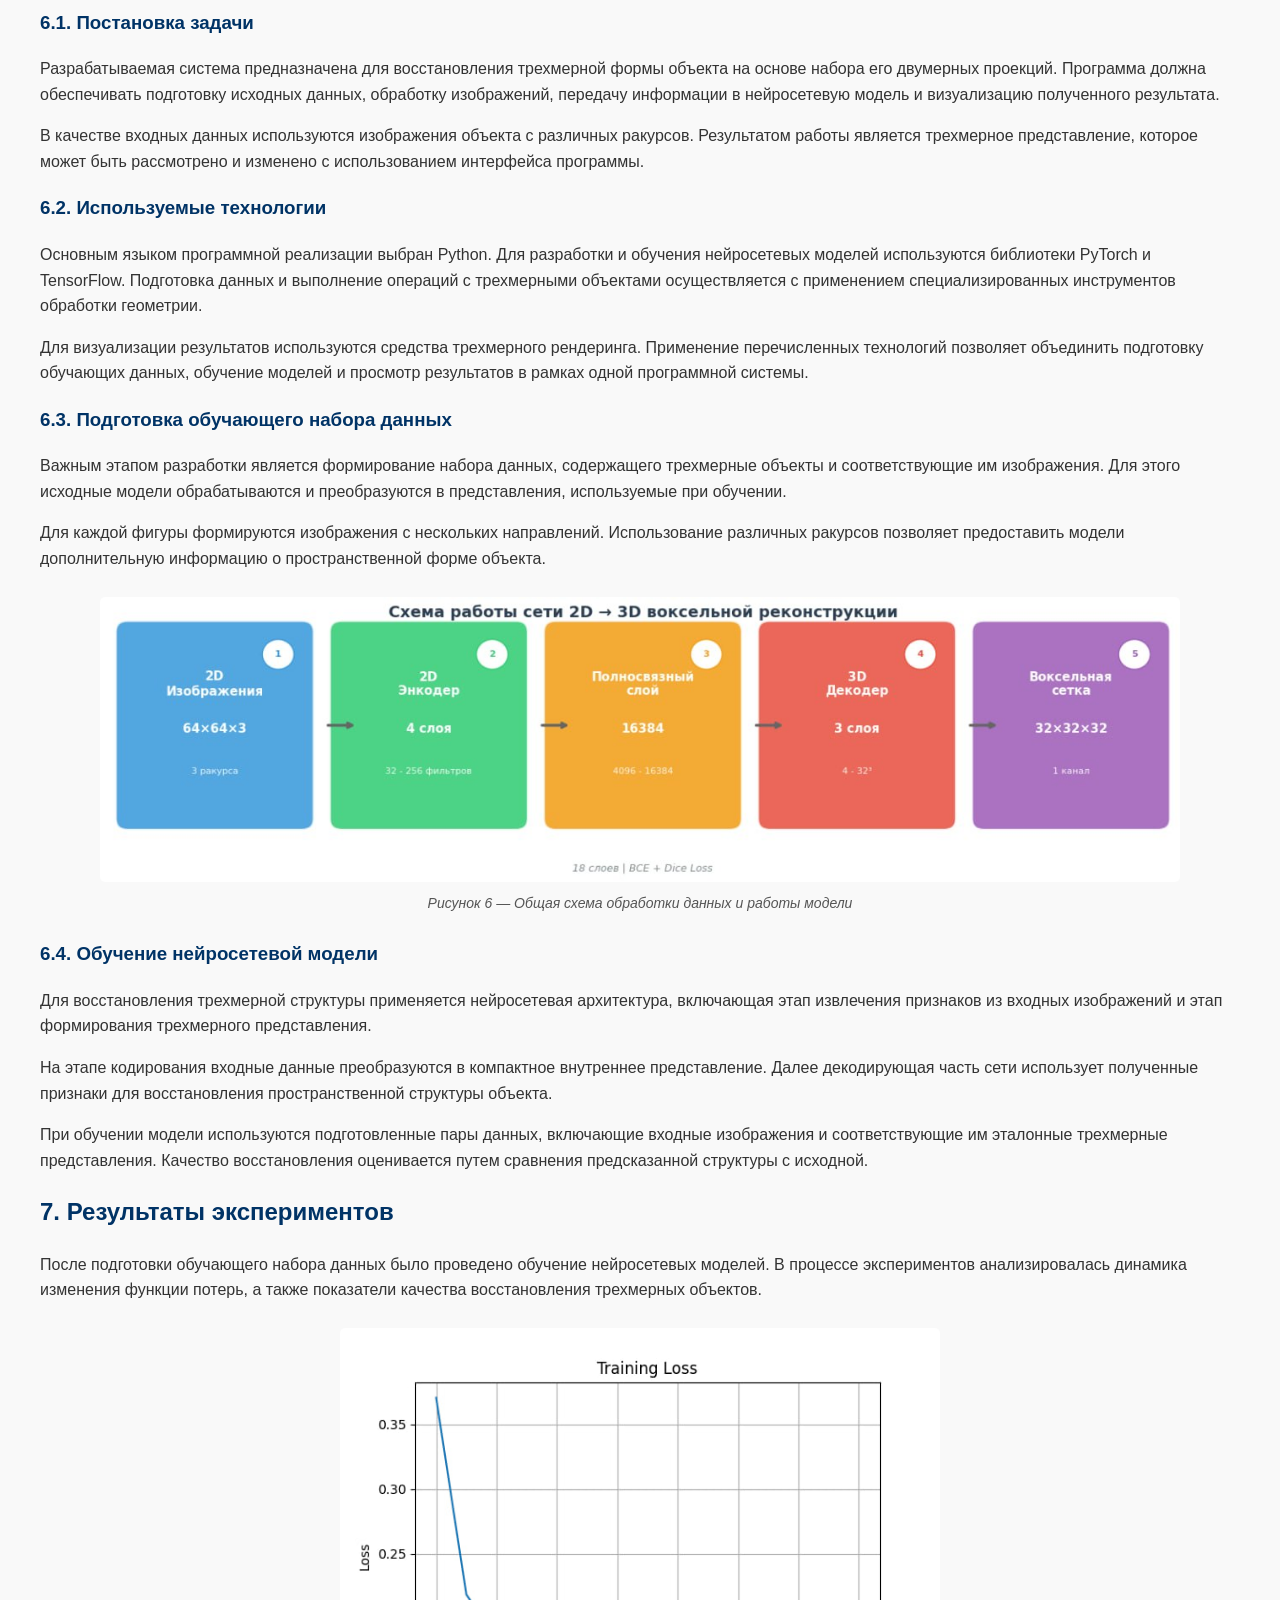
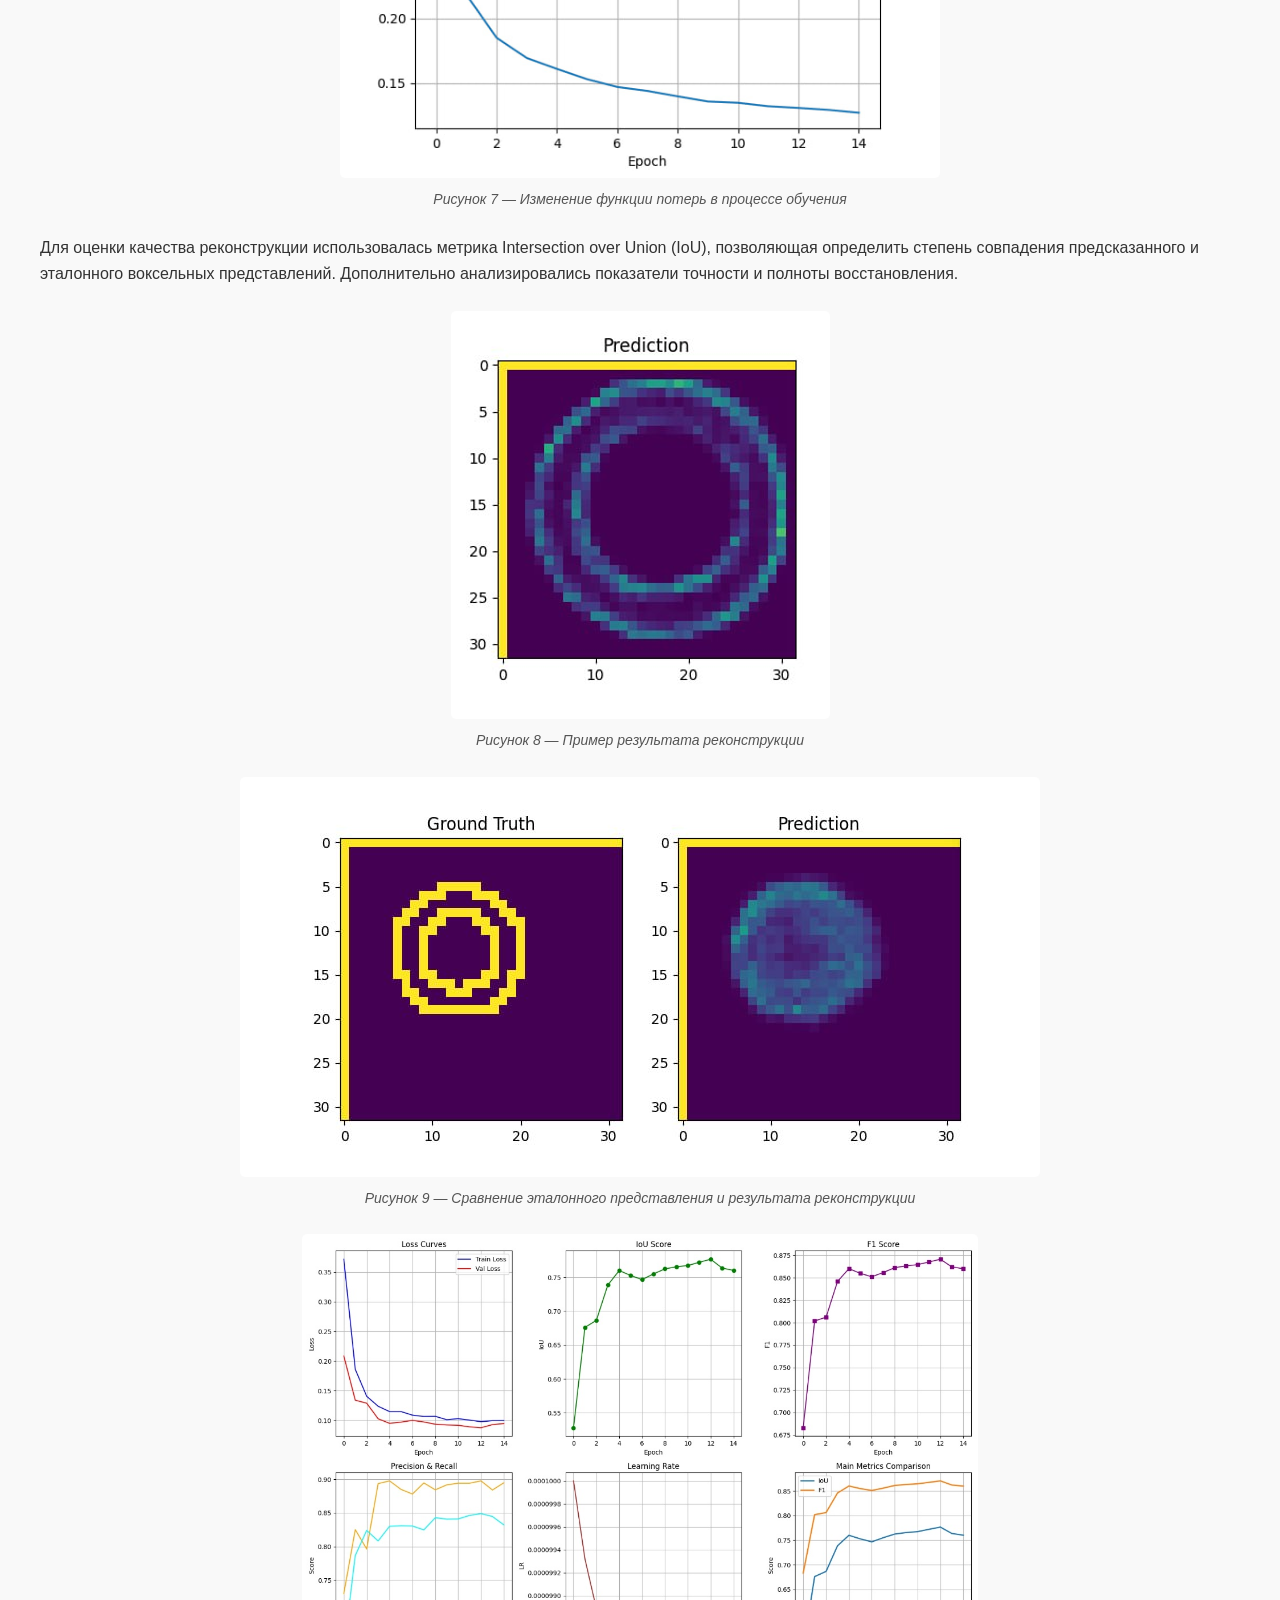
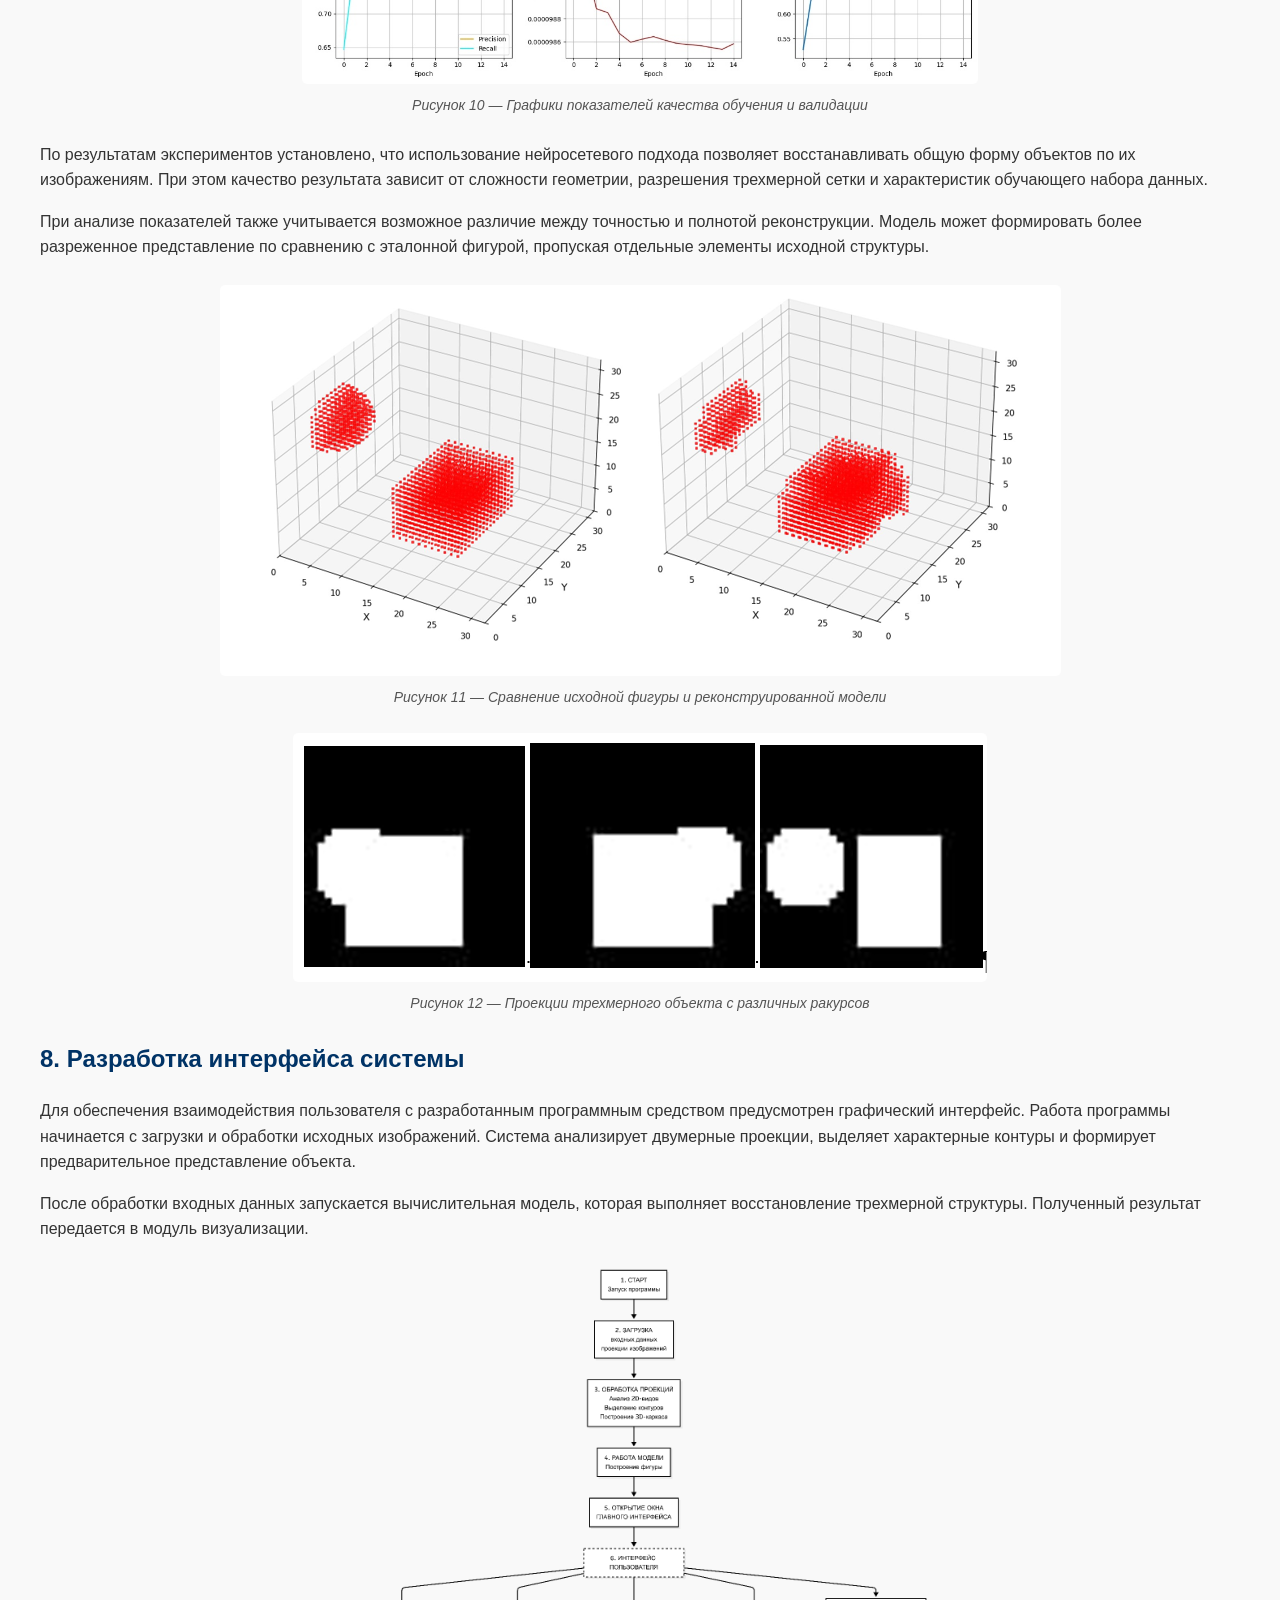
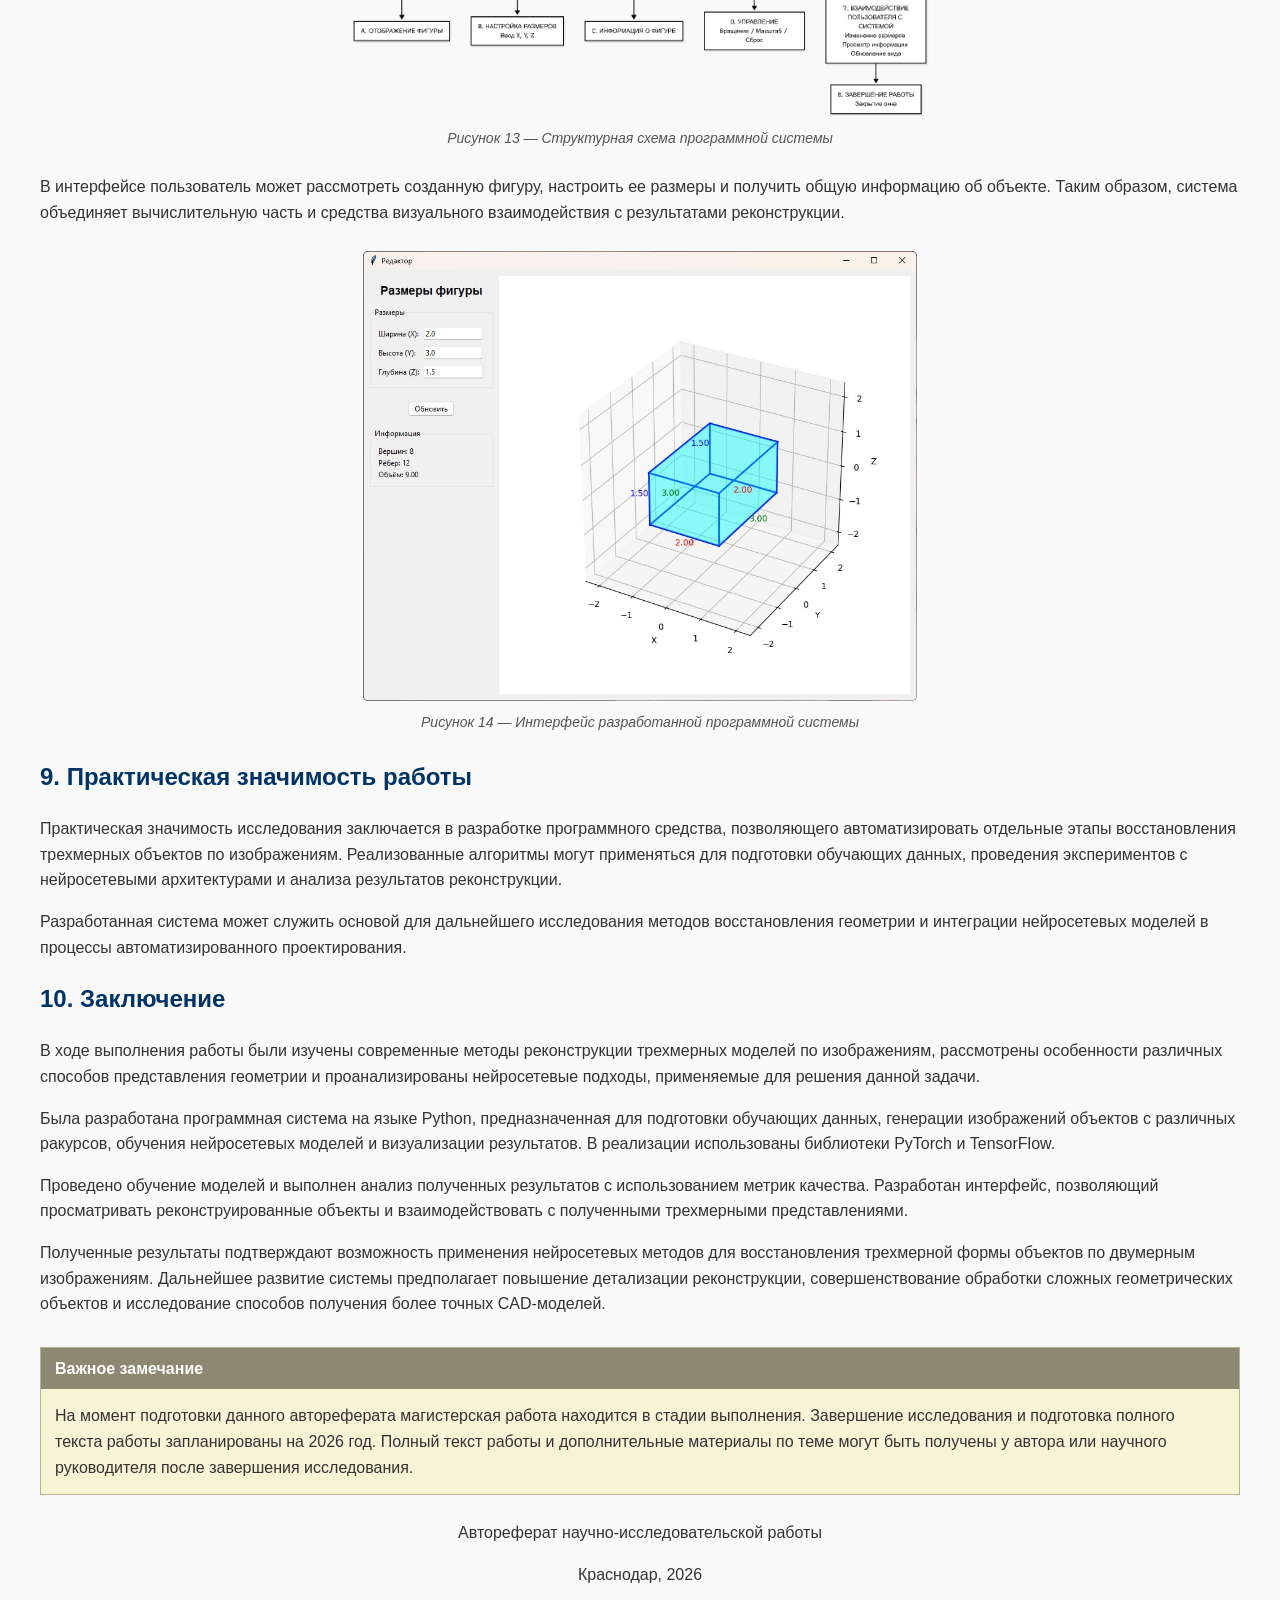
==== commit 0a3467f7: "Add important note about thesis status Added an important note about the status of the master's thes" ====
--- a/diss/index.htm
+++ b/diss/index.htm
@@ -521,6 +521,21 @@
     </div>
 
 
+
+    <div class="important-note" style="margin: 30px 0 25px; border: 1px solid #b8b18a; background: #f7f3d7; color: #333; padding: 0;">
+        <div style="background: #8d8872; color: #fff; font-weight: bold; padding: 8px 14px;">
+            Важное замечание
+        </div>
+        <p style="margin: 0; padding: 14px; text-indent: 0;">
+            На момент подготовки данного автореферата магистерская работа
+            находится в стадии выполнения. Завершение исследования
+            и подготовка полного текста работы запланированы на 2026 год.
+            Полный текст работы и дополнительные материалы по теме могут
+            быть получены у автора или научного руководителя после
+            завершения исследования.
+        </p>
+    </div>
+
     <footer>
         <p style="text-align: center; text-indent: 0;">
             Автореферат научно-исследовательской работы
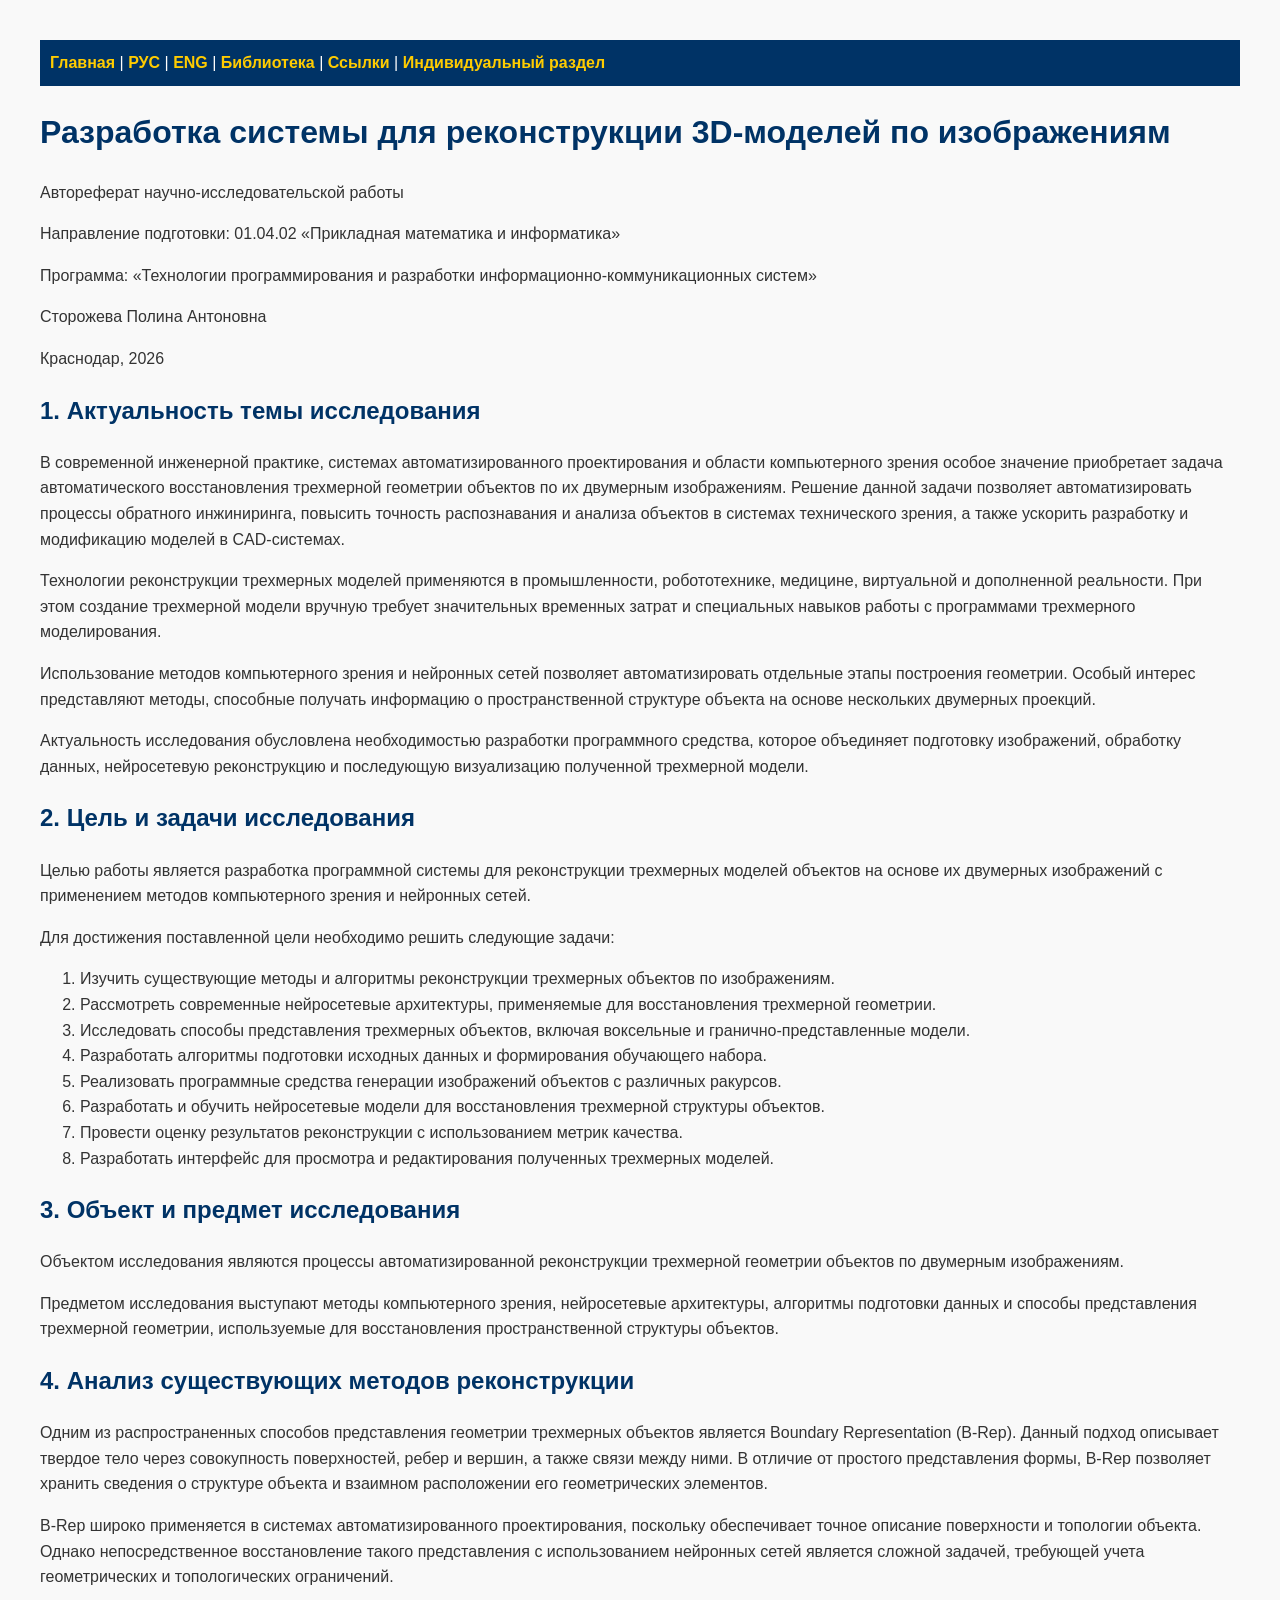
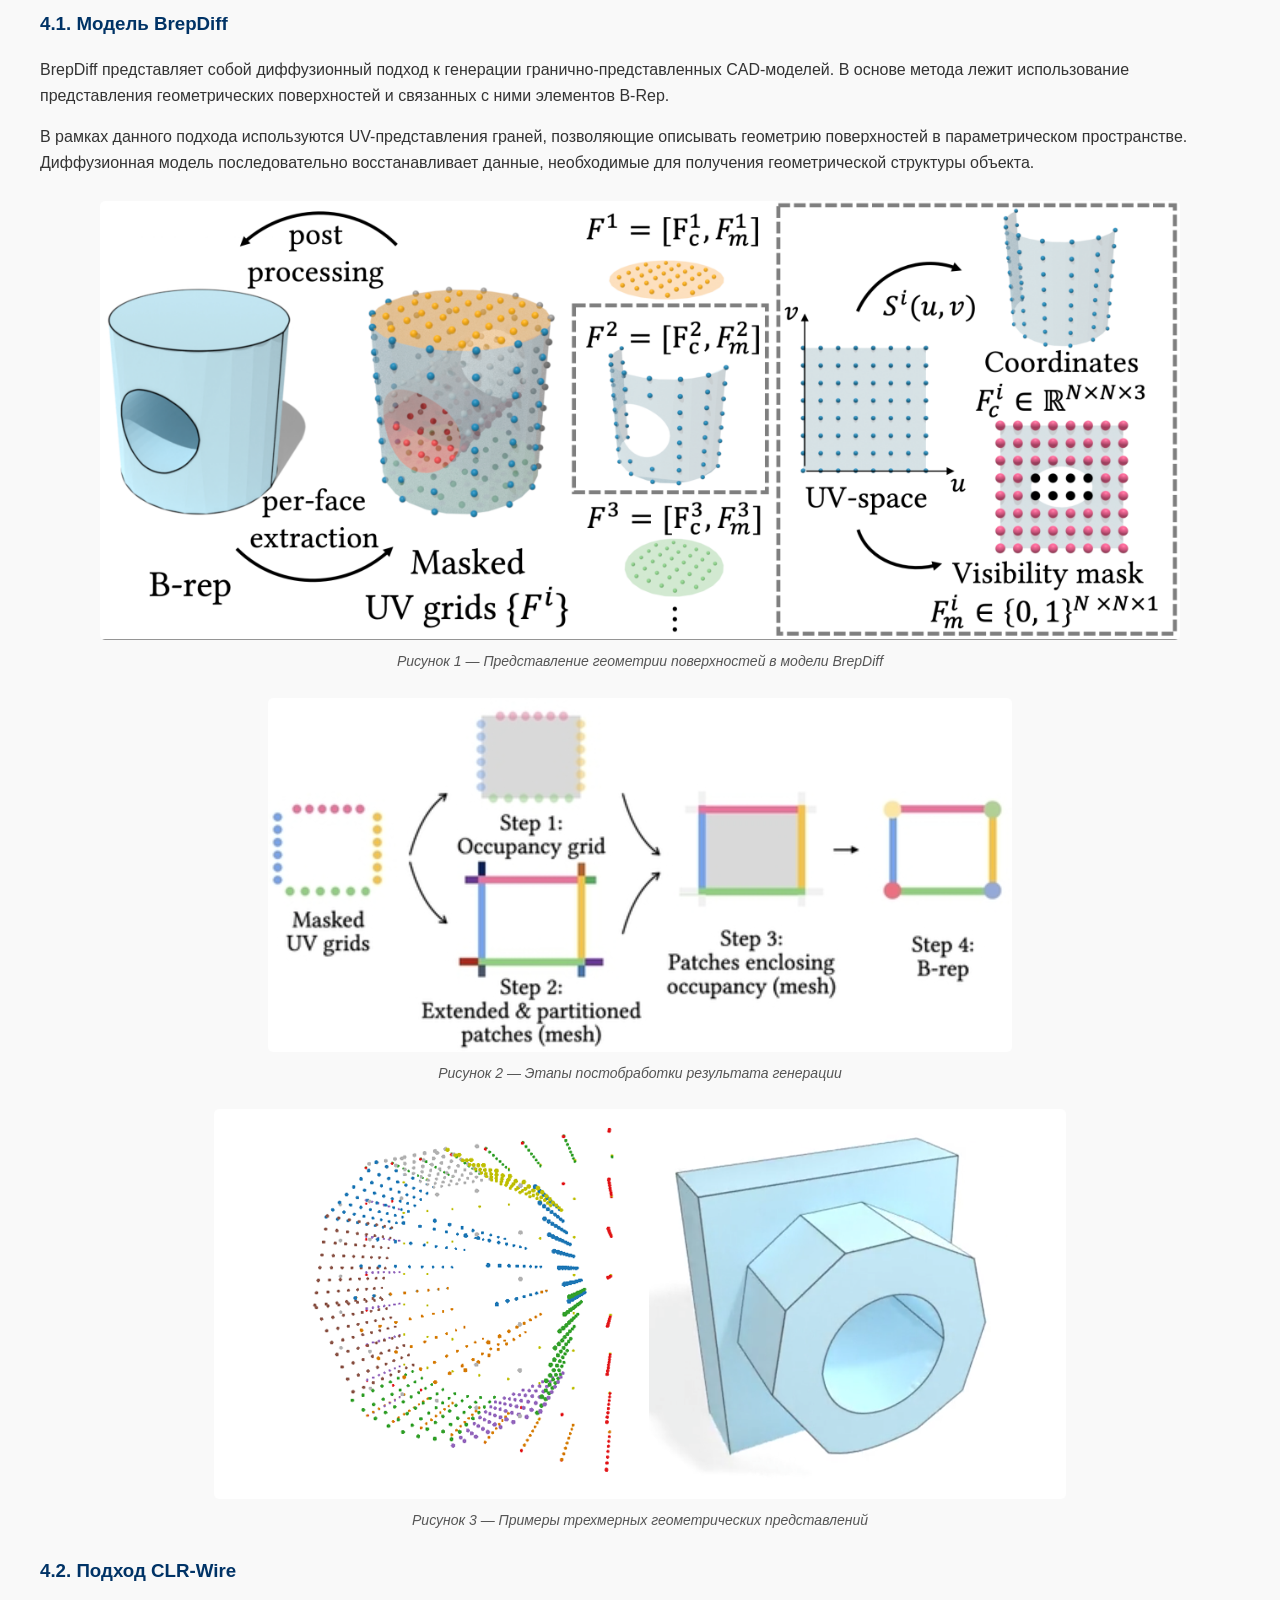
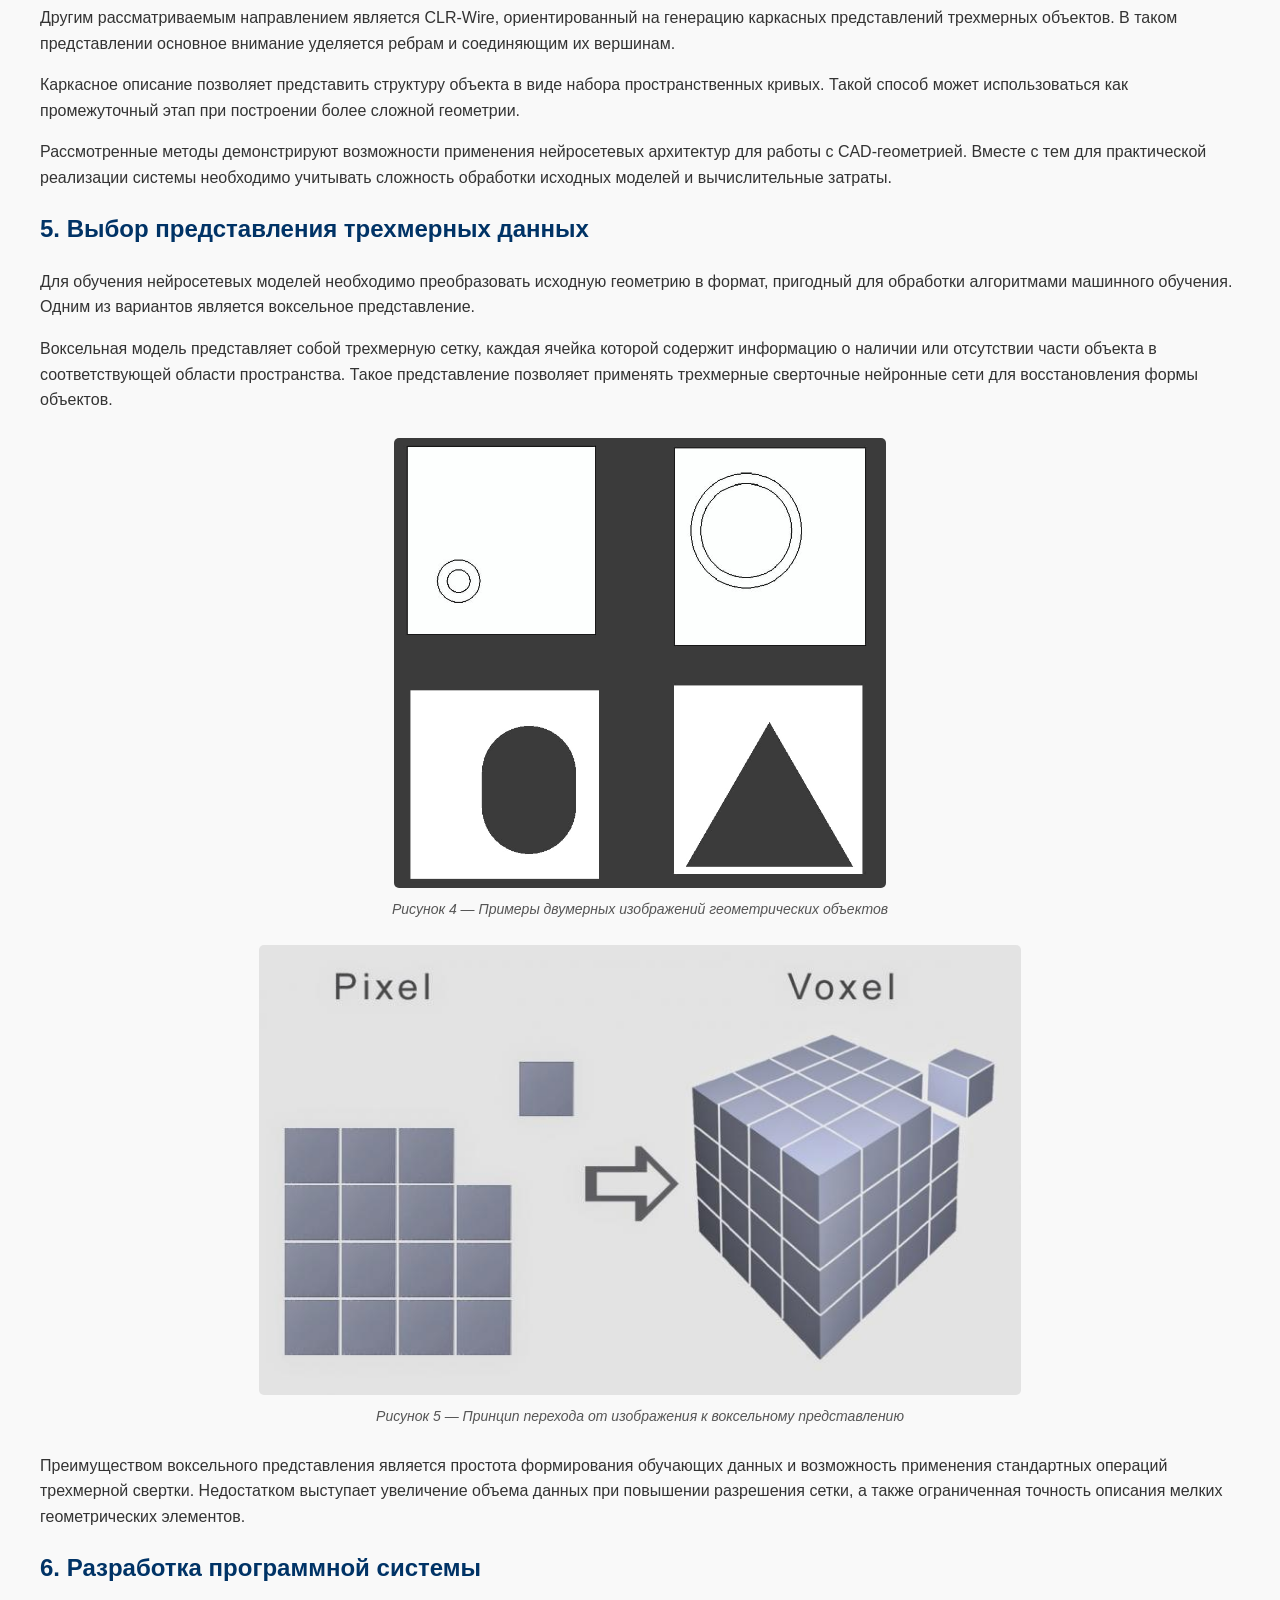
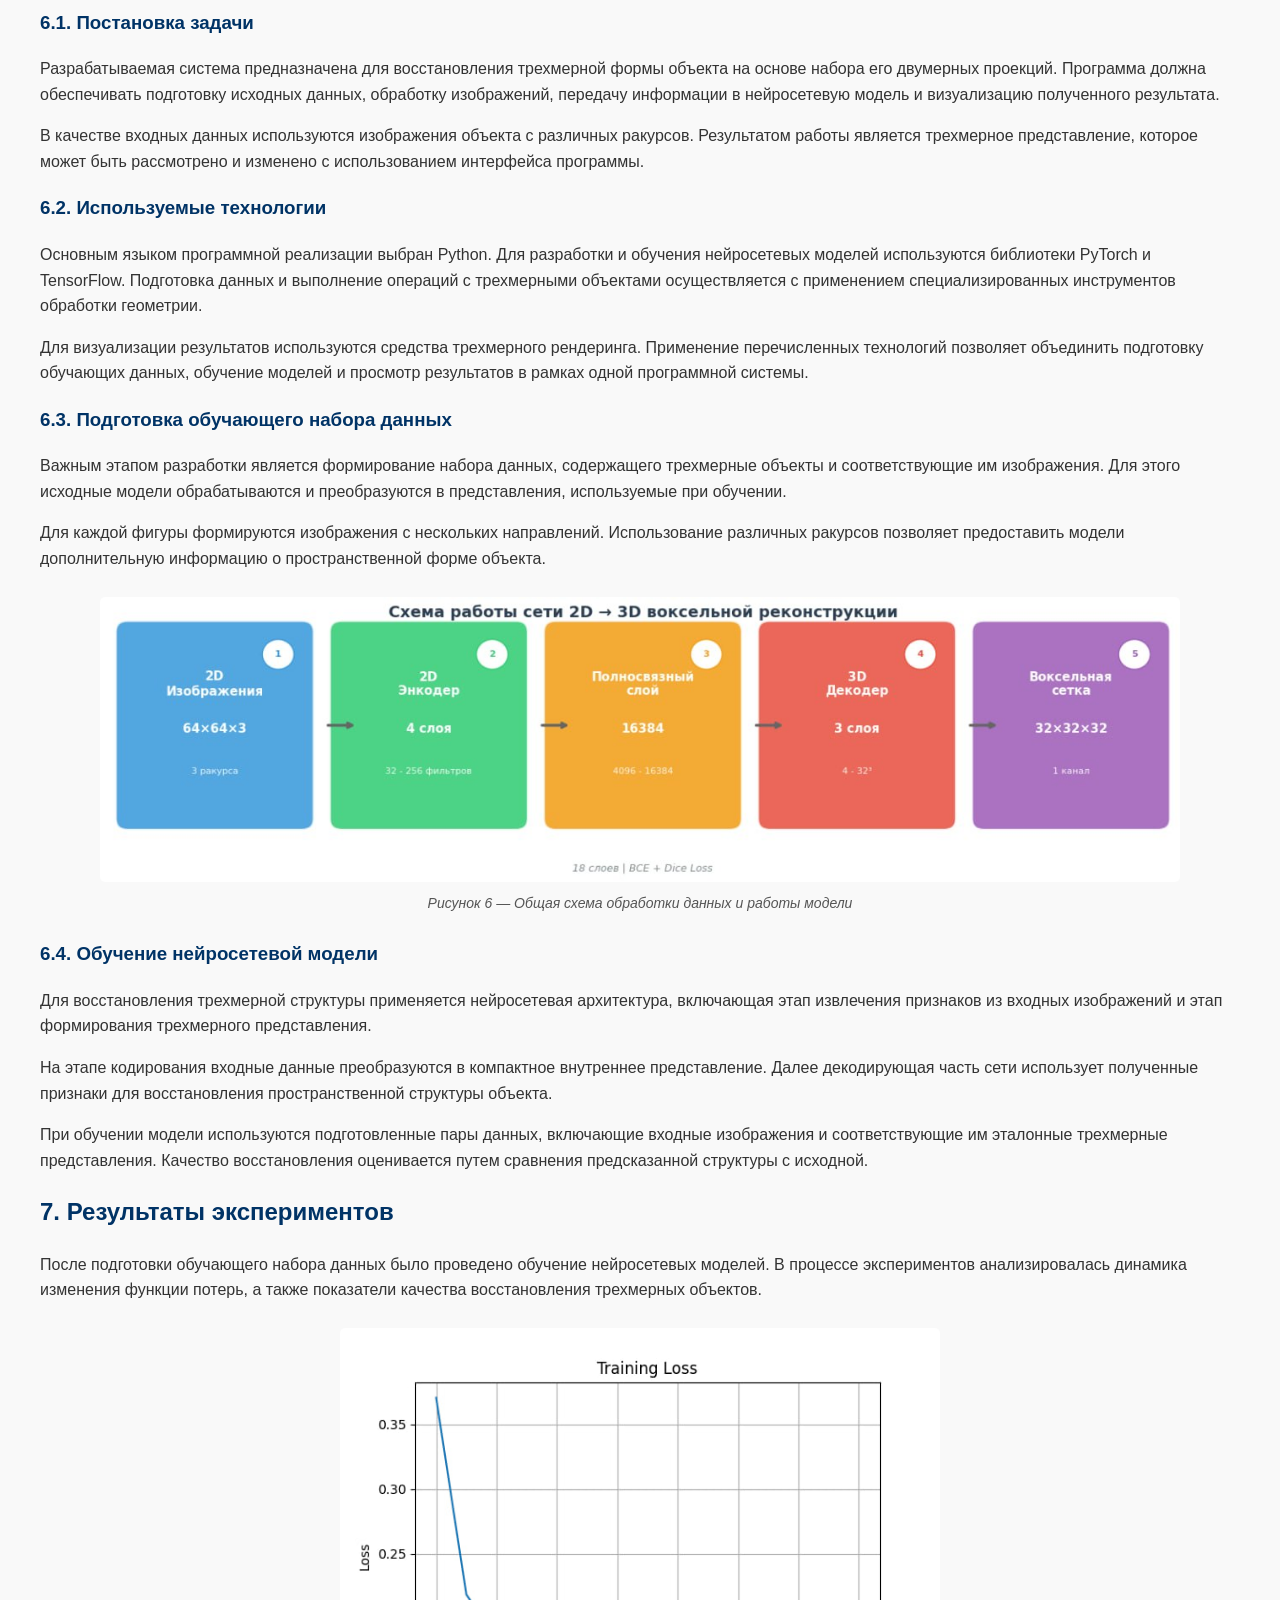
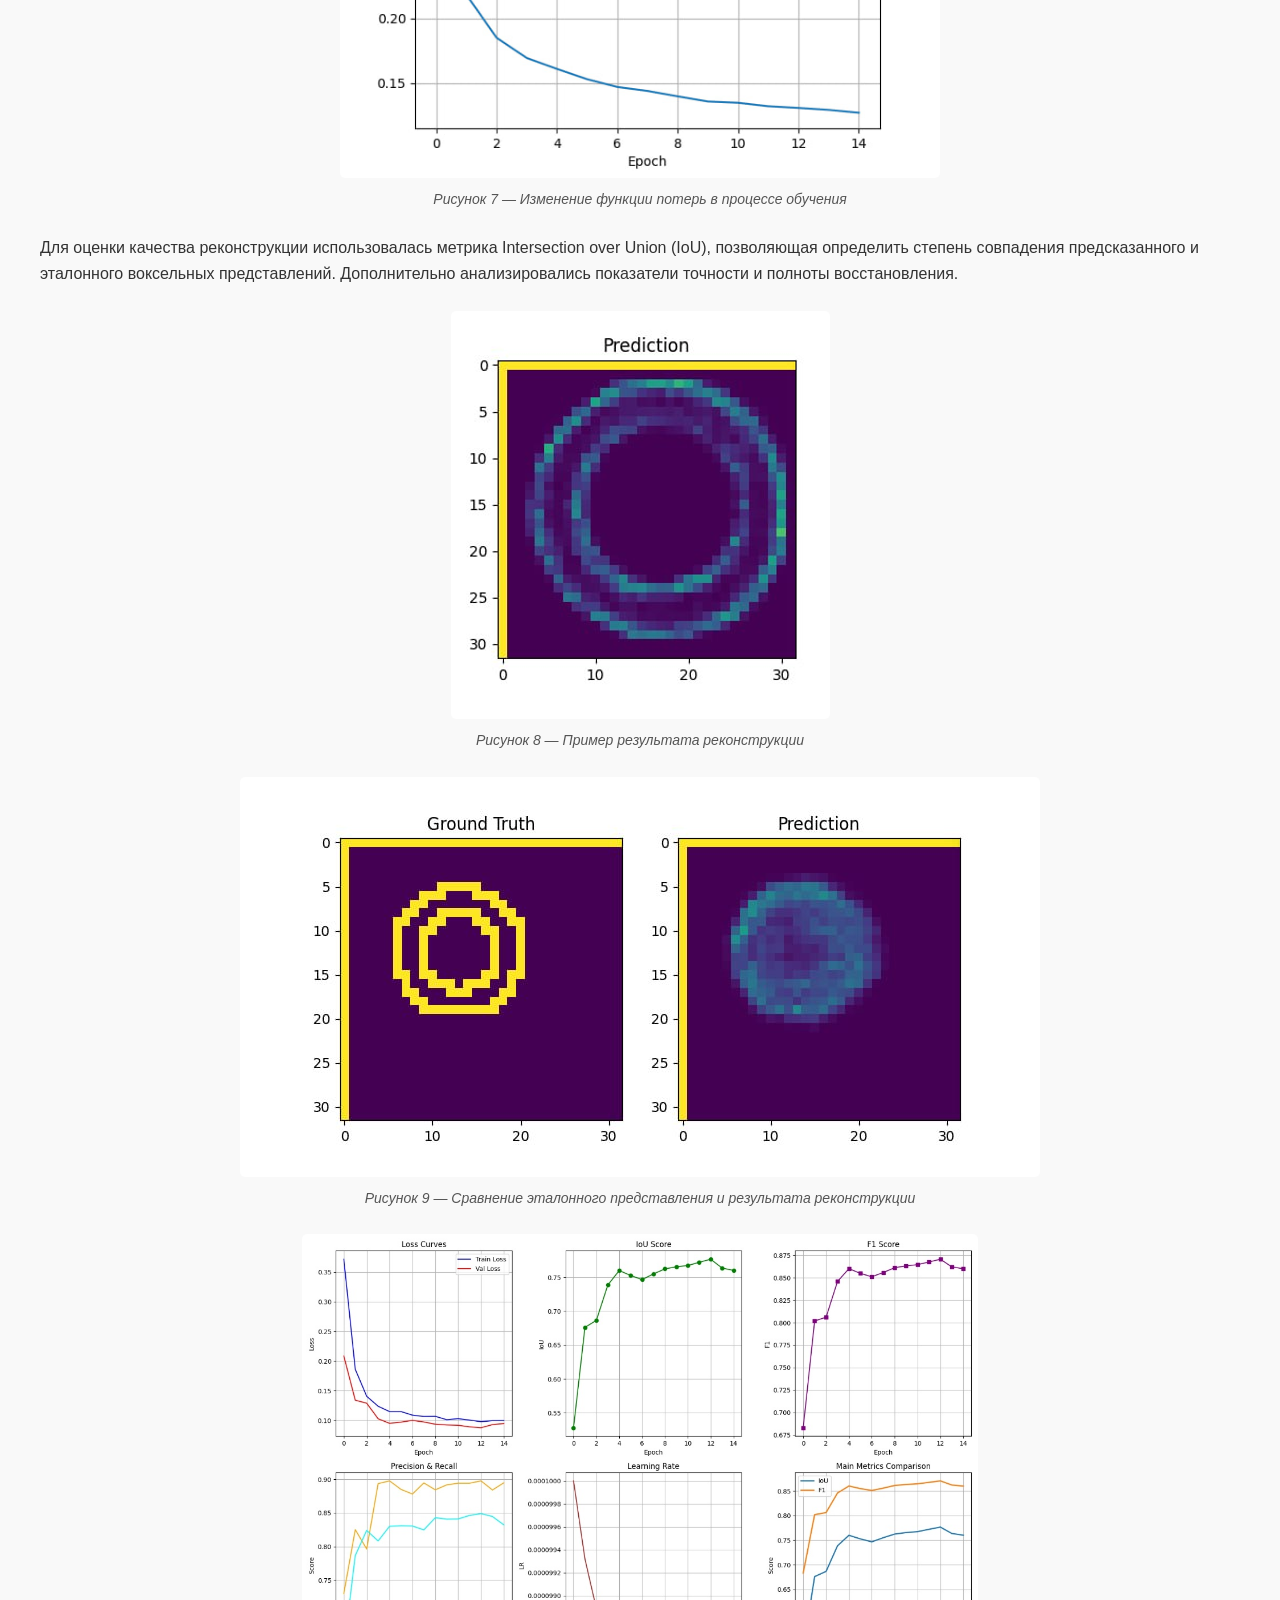
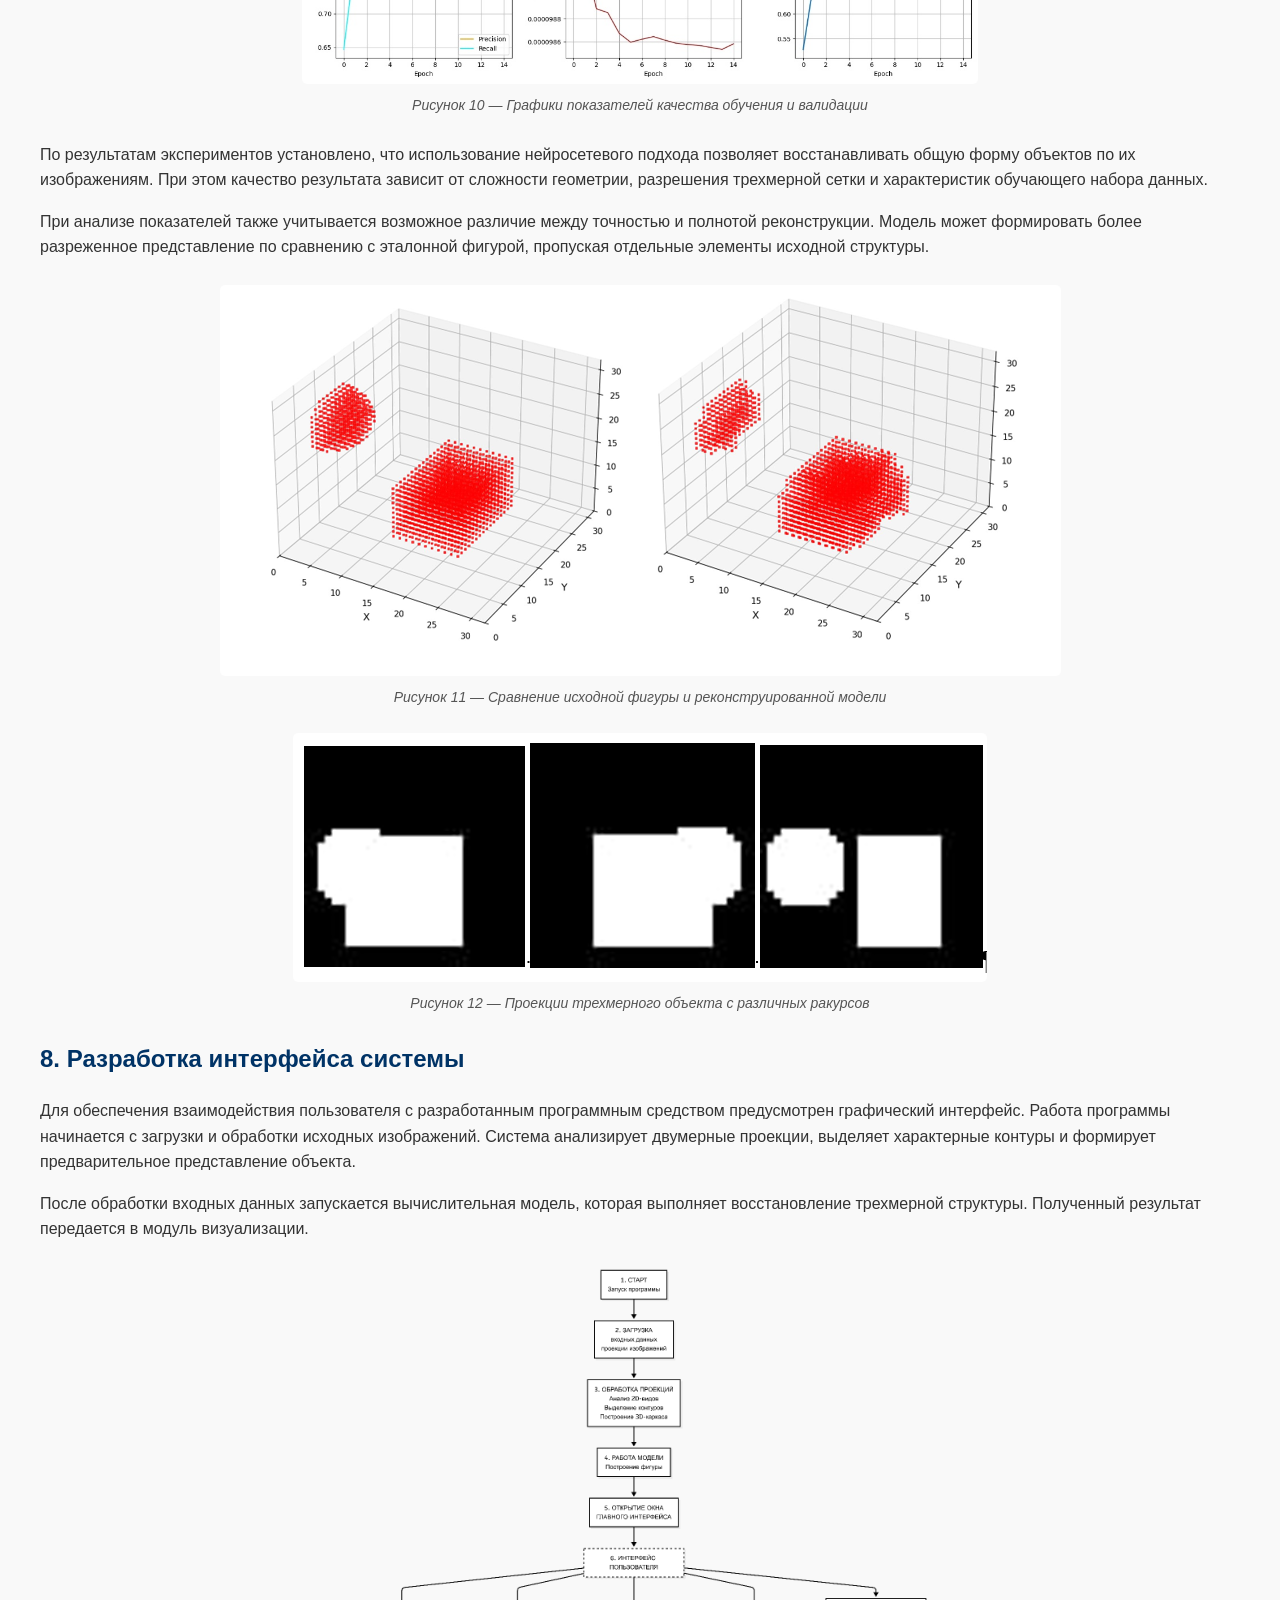
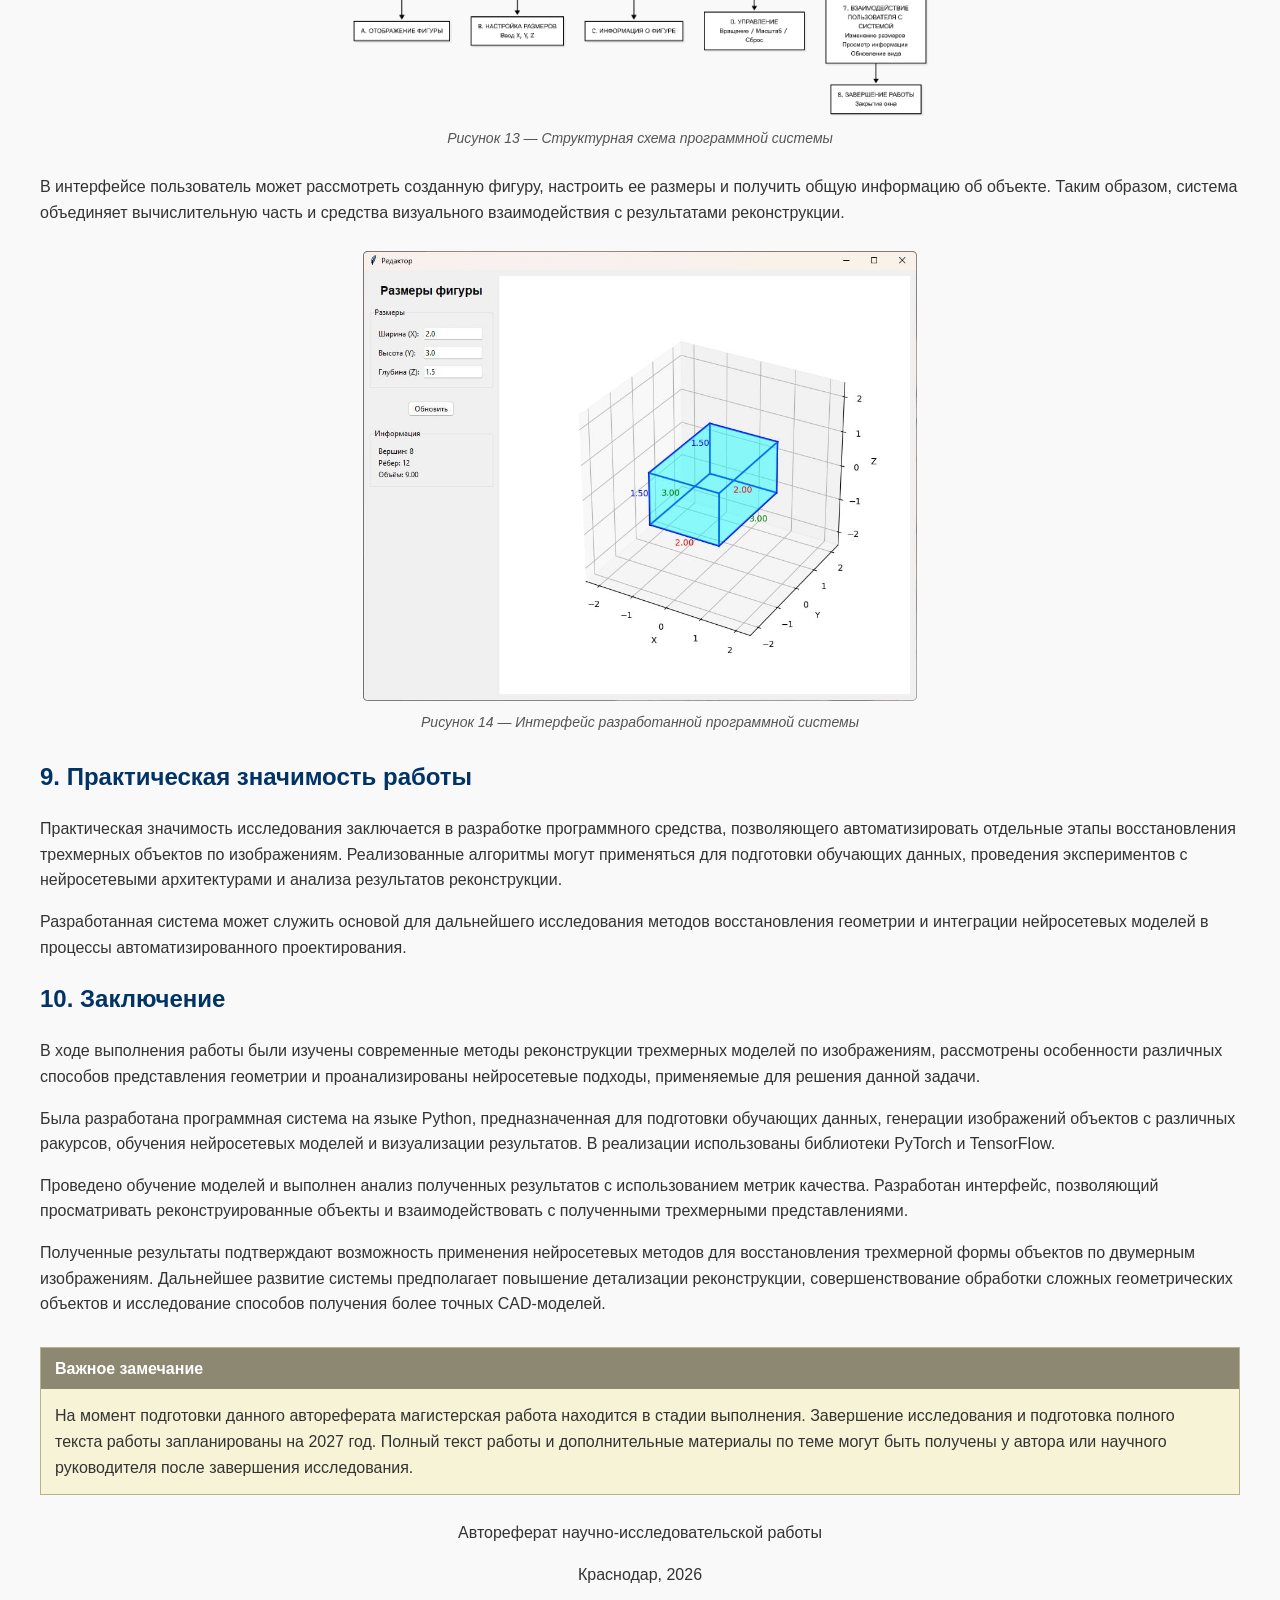
==== commit 46311ec4: "Update completion year from 2026 to 2027" ====
--- a/diss/index.htm
+++ b/diss/index.htm
@@ -529,7 +529,7 @@
         <p style="margin: 0; padding: 14px; text-indent: 0;">
             На момент подготовки данного автореферата магистерская работа
             находится в стадии выполнения. Завершение исследования
-            и подготовка полного текста работы запланированы на 2026 год.
+            и подготовка полного текста работы запланированы на 2027 год.
             Полный текст работы и дополнительные материалы по теме могут
             быть получены у автора или научного руководителя после
             завершения исследования.
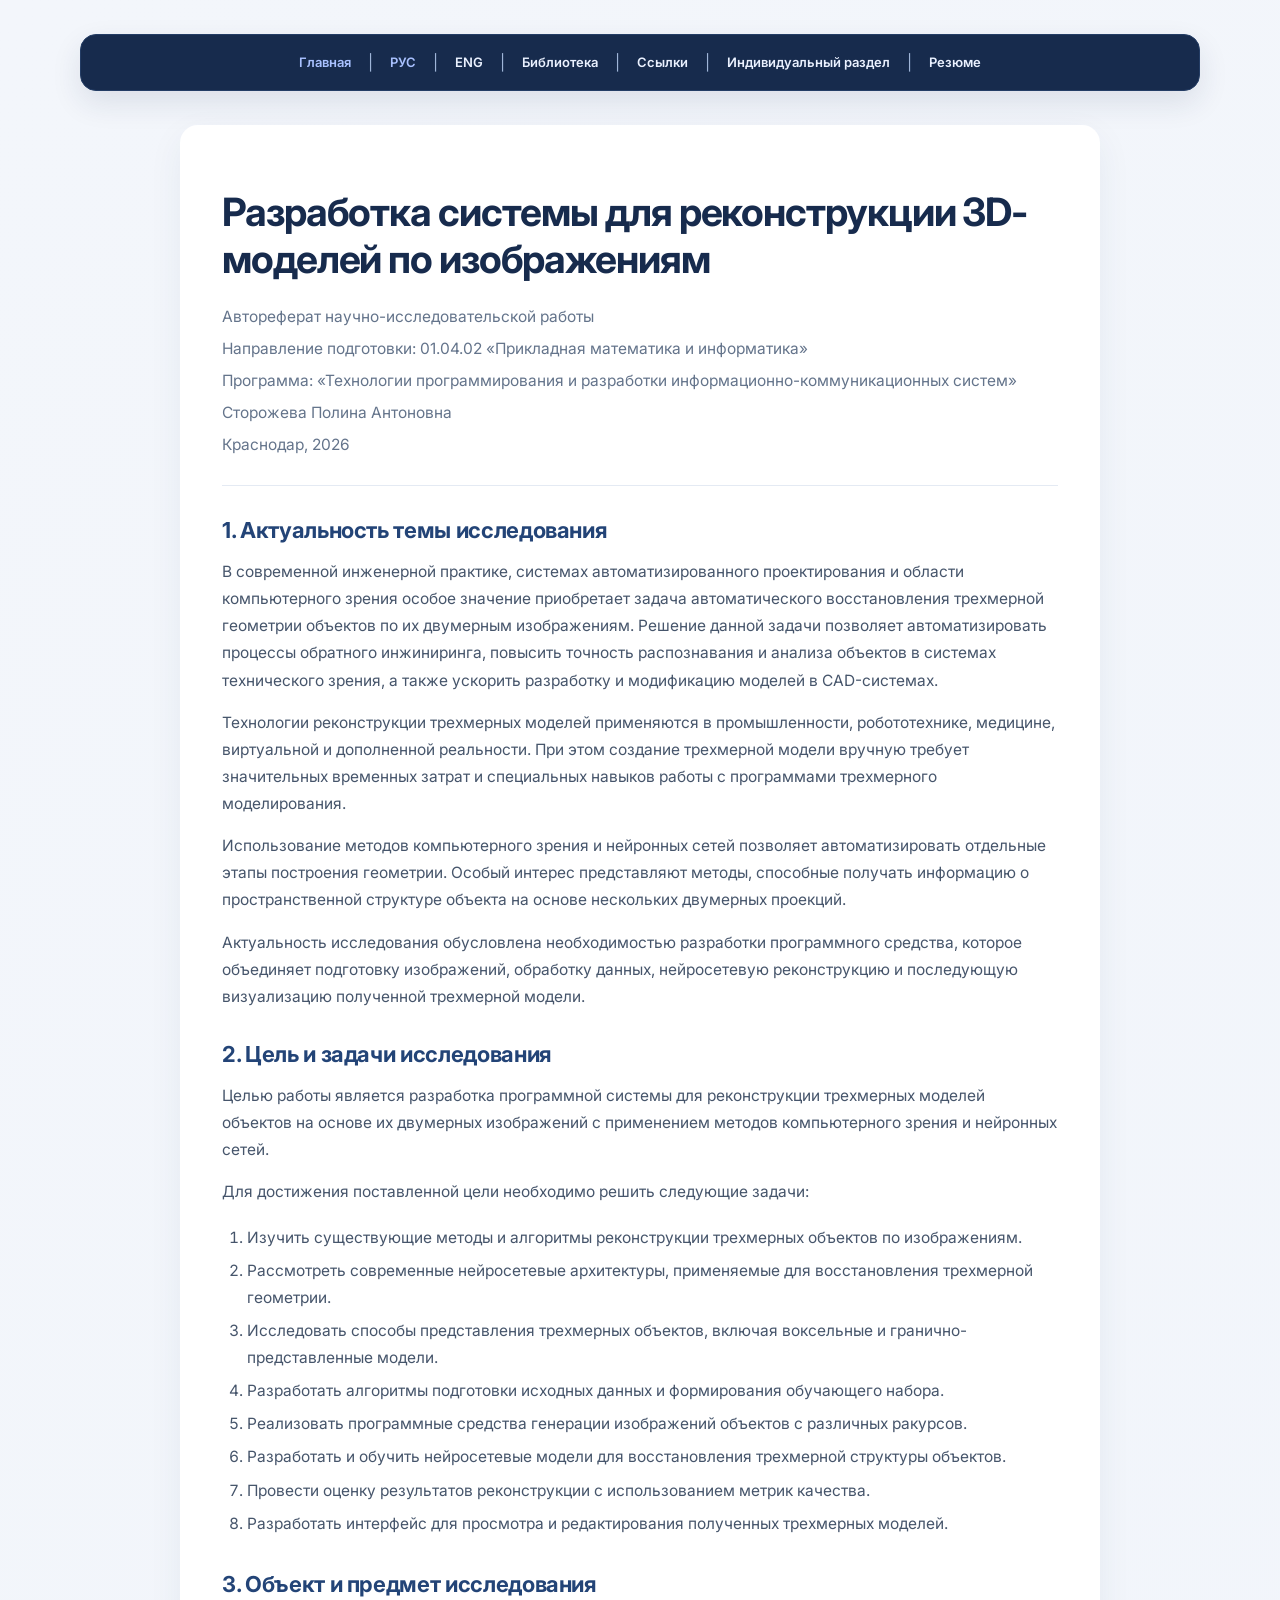
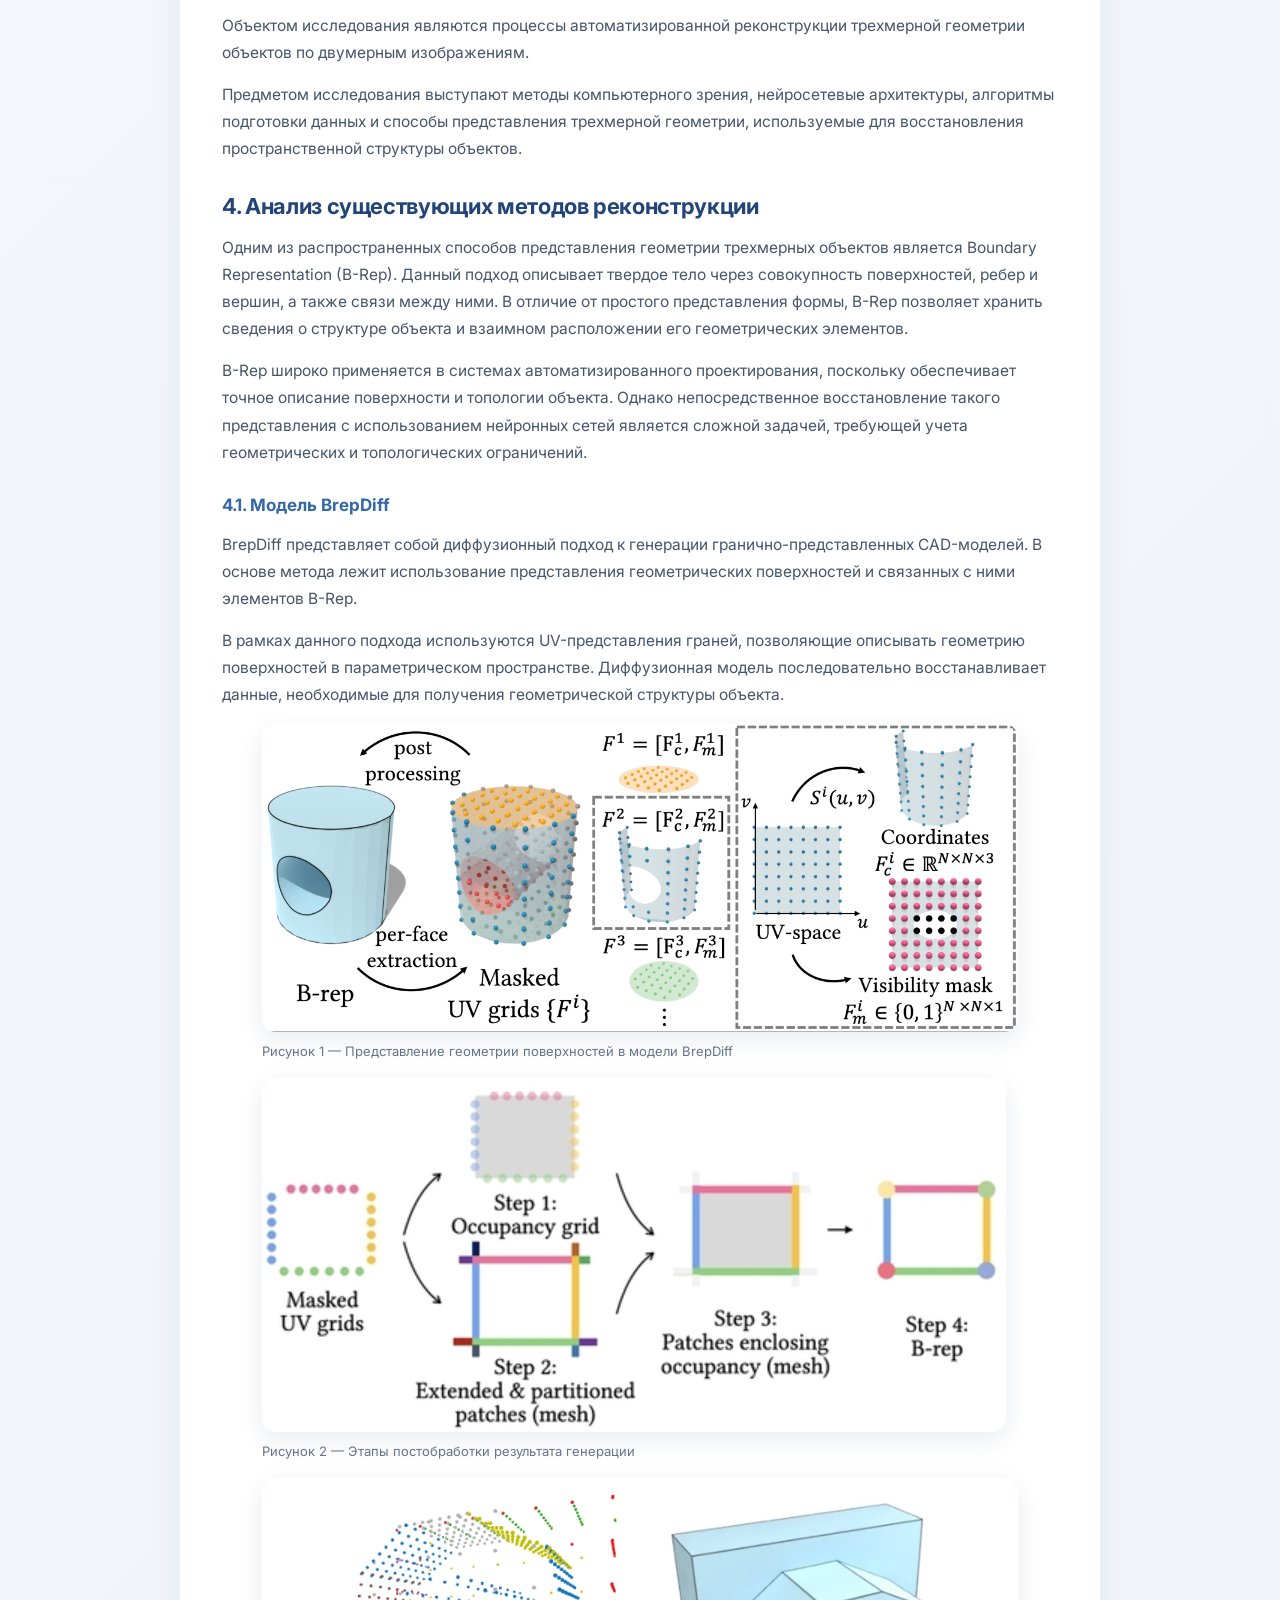
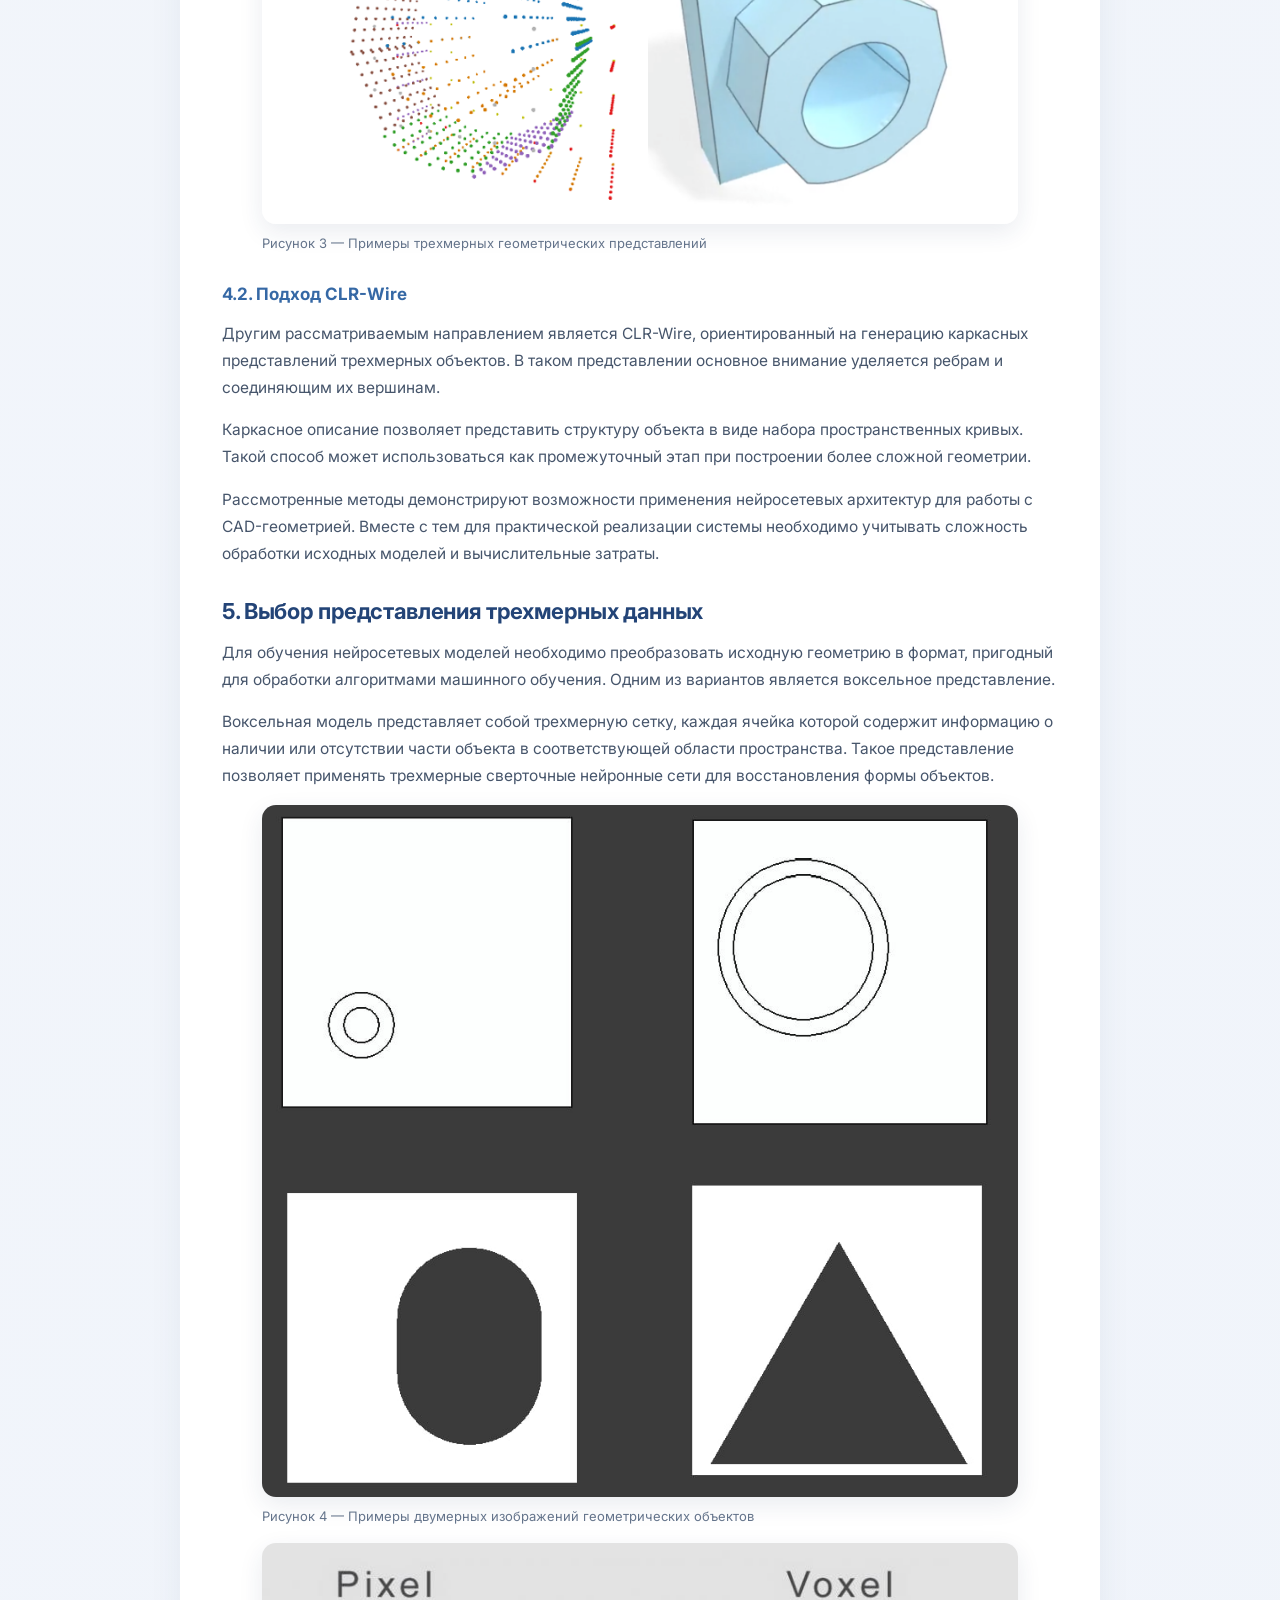
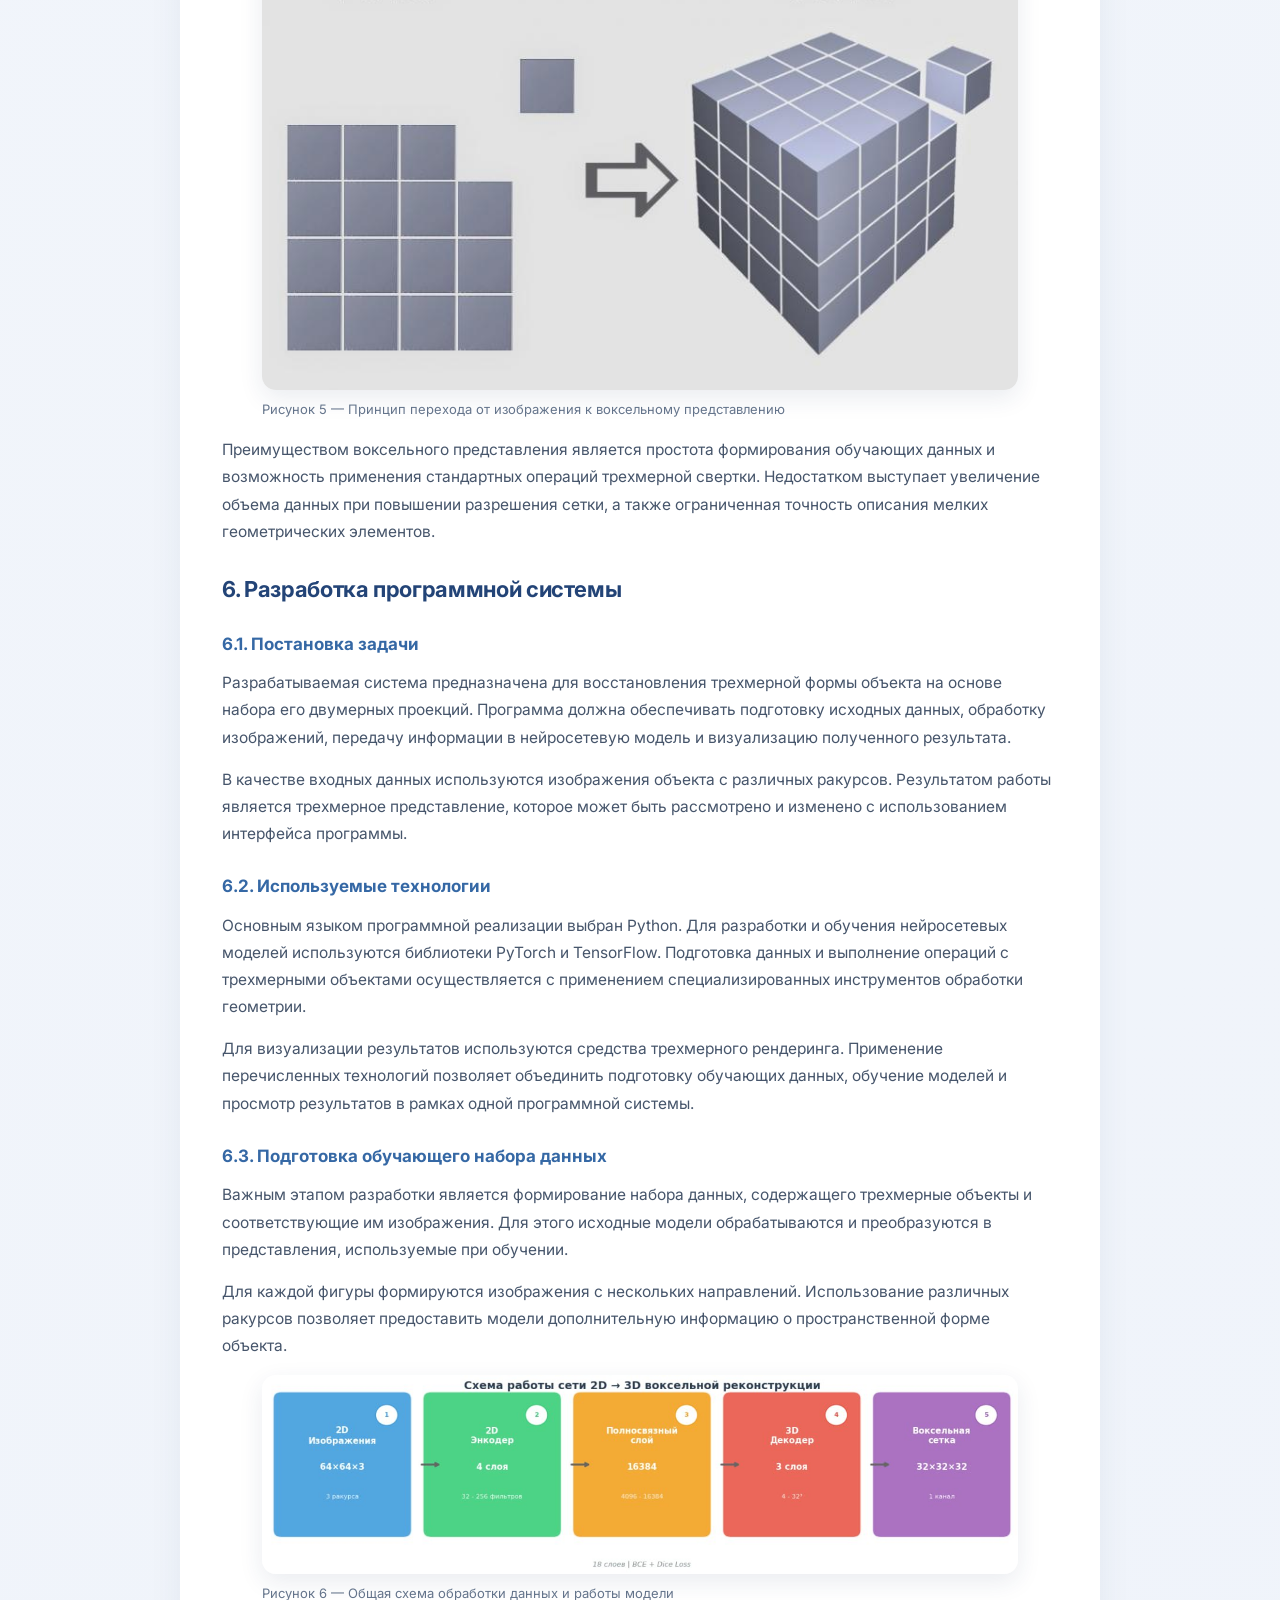
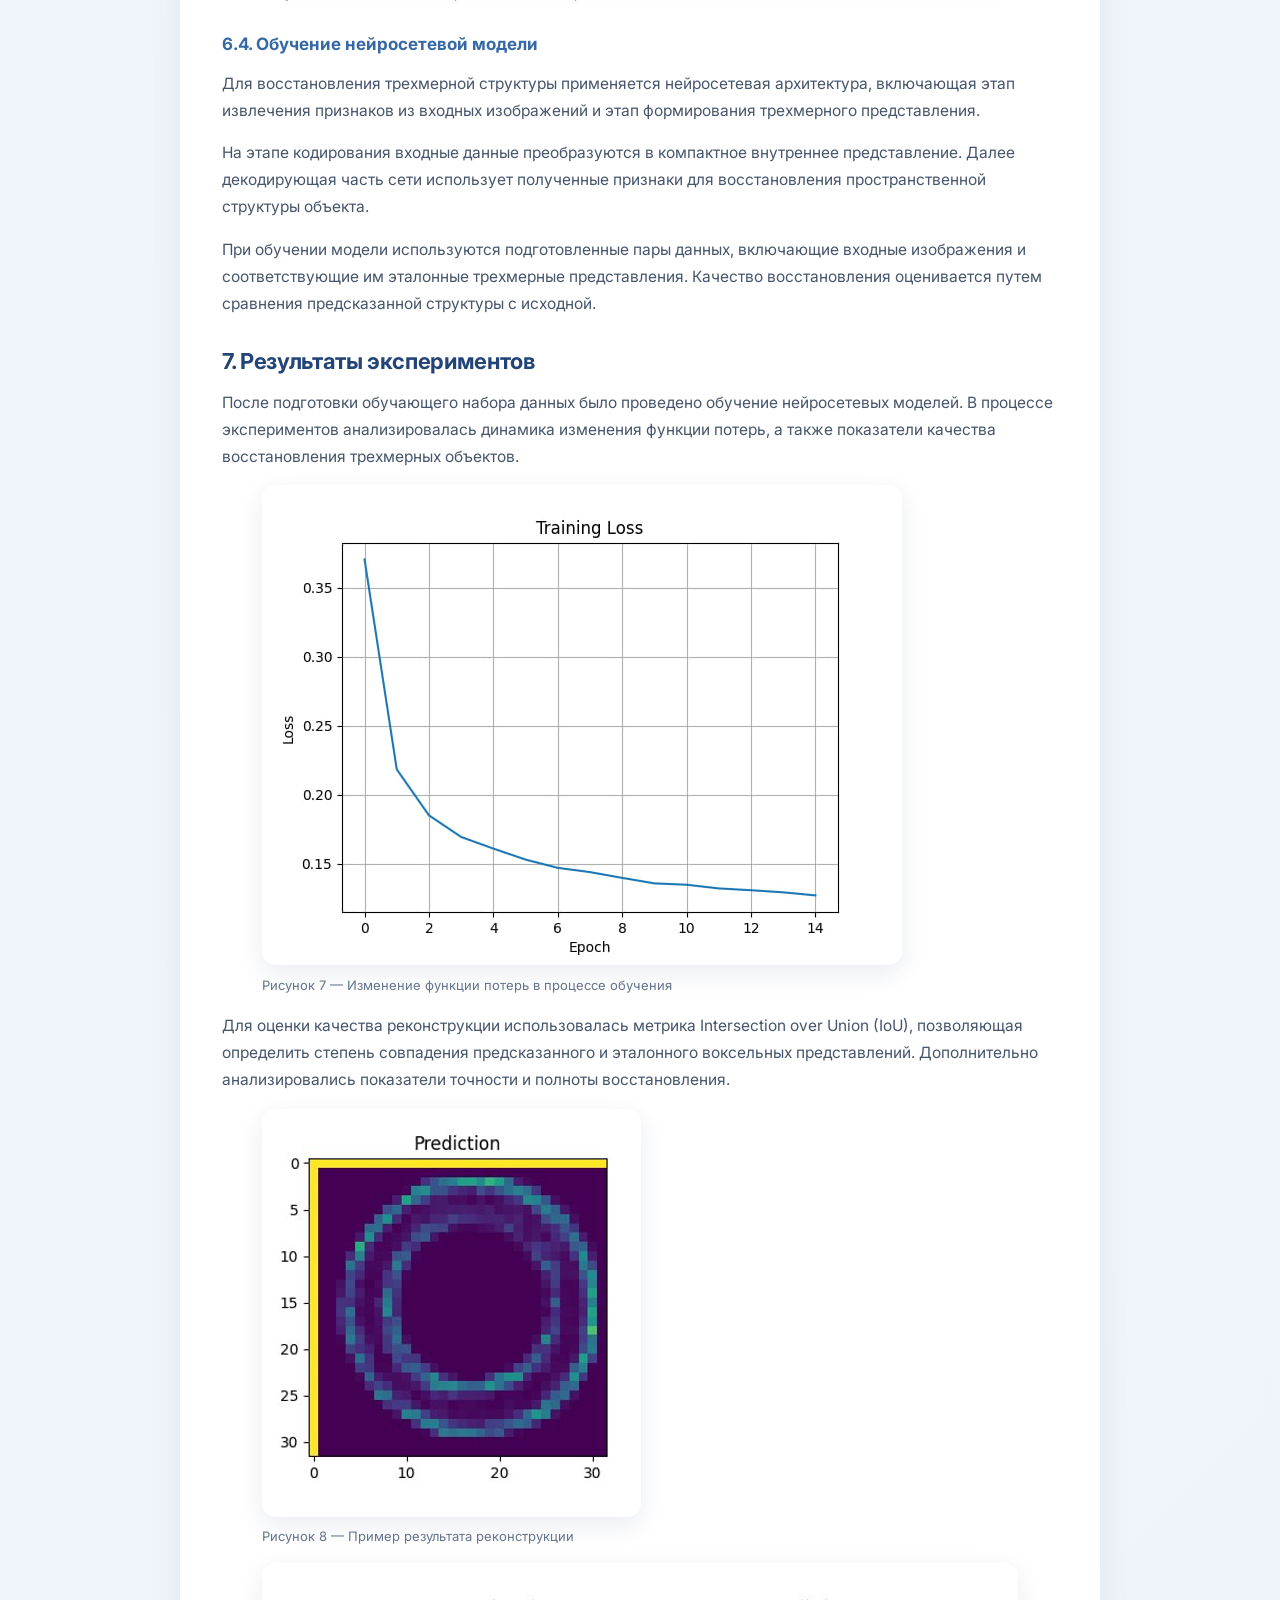
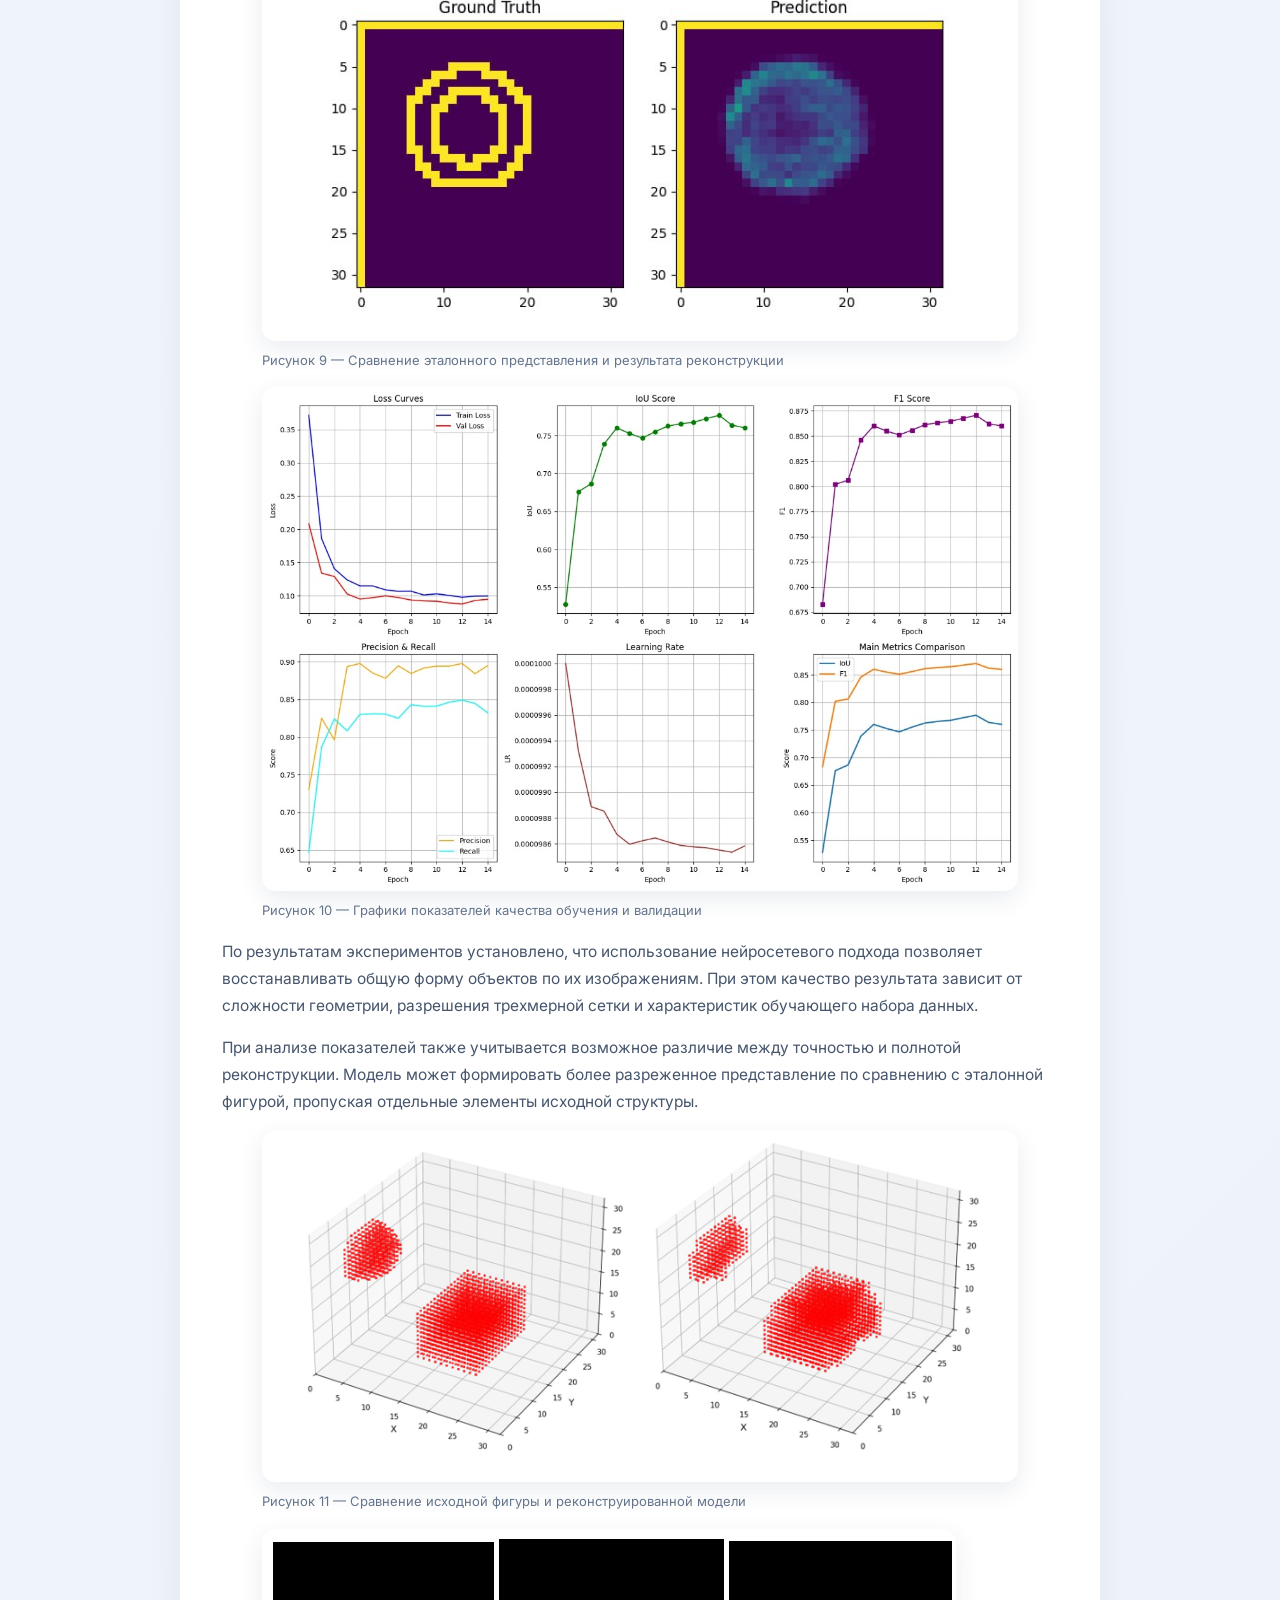
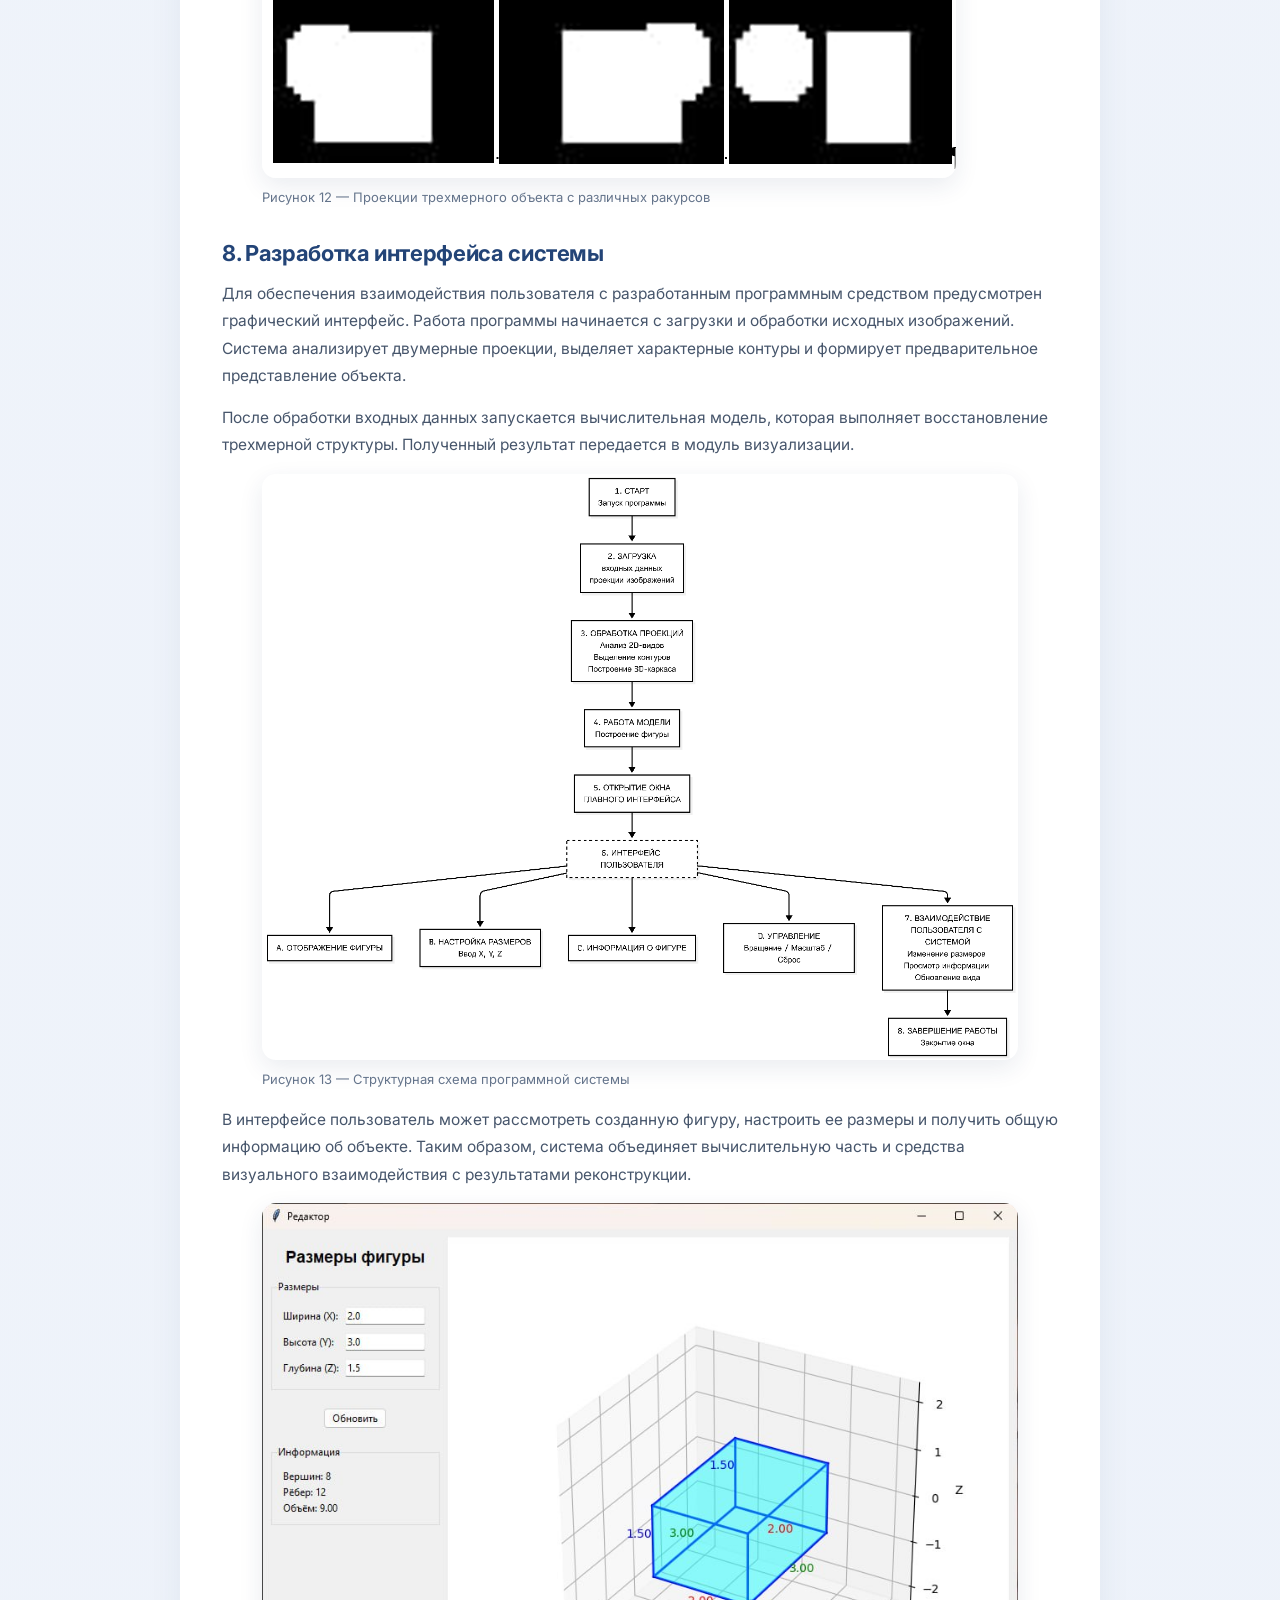
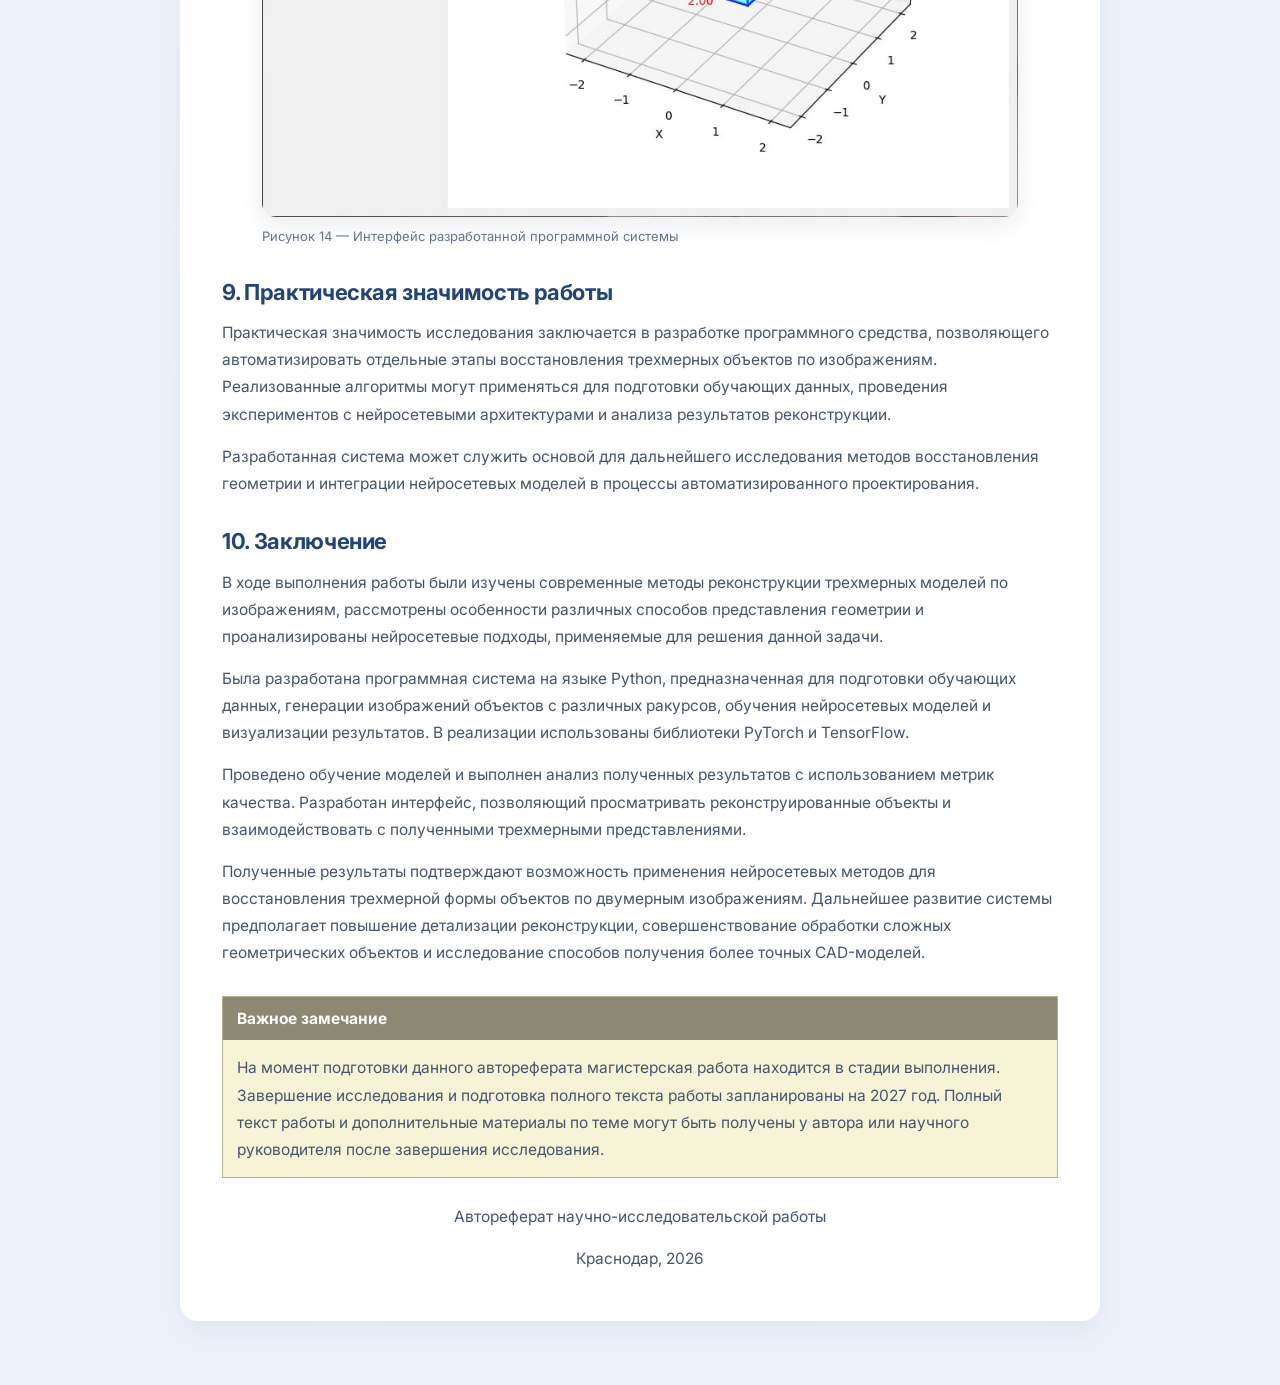
==== commit e8a5dd8d: "improvements" ====
--- a/diss/index.htm
+++ b/diss/index.htm
@@ -15,6 +15,7 @@
         <a href="../library/index.htm">Библиотека</a> |
         <a href="../links/index.htm">Ссылки</a> |
         <a href="../ind/index.htm">Индивидуальный раздел</a>
+     | <a href="../resume.htm">Резюме</a>
     </div>
 <div class="container">
 
--- a/master_style.css
+++ b/master_style.css
@@ -1,47 +1,13 @@
-body {
-    font-family: Arial, sans-serif;
-    margin: 40px;
-    line-height: 1.6;
-    color: #333;
-    background-color: #f9f9f9;
-}
-h1, h2, h3 {
-    color: #003366;
-}
-.header {
-    background: #003366;
-    color: white;
-    padding: 10px;
-    margin-bottom: 20px;
-}
-.header a {
-    color: #ffcc00;
-    text-decoration: none;
-    font-weight: bold;
-}
-.header a:hover {
-    text-decoration: underline;
-}
-
-figure {
-    margin: 25px auto;
-    text-align: center;
-}
-
-figure img {
-    display: block;
-    max-width: 90%;
-    max-height: 450px;
-    width: auto;
-    height: auto;
-    margin: 0 auto;
-    border-radius: 5px;
-}
-
-figcaption {
-    margin-top: 10px;
-    font-size: 14px;
-    color: #555;
-    font-style: italic;
-    text-align: center;
-}
+@import url('https://fonts.googleapis.com/css2?family=Inter:wght@400;500;600;700;800&display=swap');
+:root{--ink:#17243b;--muted:#64748b;--accent:#3568d4;--accent2:#6f8fe8;--paper:#ffffff;--bg:#f3f6fb;--line:#e4eaf3;--soft:#edf3ff}
+*{box-sizing:border-box}html{scroll-behavior:smooth}body{font-family:Inter,Arial,sans-serif;margin:0;padding:34px 22px 64px;line-height:1.75;color:var(--ink);background:linear-gradient(135deg,#f3f6fb 0%,#edf2fa 100%);font-size:15.5px}
+body>.header{max-width:1120px;margin:0 auto 34px;padding:14px 20px;background:#172b4d;border:1px solid #243d65;border-radius:16px;box-shadow:0 12px 30px #1b31501c;display:flex;align-items:center;justify-content:center;flex-wrap:wrap;gap:8px 17px;color:#9fb5d8}
+.header a{color:#eaf1ff;text-decoration:none;font-size:13px;font-weight:600;transition:.2s}.header a:hover{color:#9db9ff}.header a[href="index.htm"],.header a[href="../index.htm"]{color:#a9c1ff}
+body>h1,body>h2,body>h3,body>p,body>ul,body>ol,body>img,body>figure,.container{max-width:920px;margin-left:auto;margin-right:auto}
+body>h1,.container>header h1{font-size:clamp(27px,4vw,39px);line-height:1.2;letter-spacing:-1.1px;color:#172b4d;margin-top:22px;margin-bottom:20px}
+h2{font-size:22px;color:#234477;margin:34px auto 12px;line-height:1.35;letter-spacing:-.35px}h3{font-size:17px;color:#3568a5;margin:25px auto 9px}p,li{color:#46556b}p{margin-top:10px;margin-bottom:15px}ul,ol{padding-left:25px}li{padding:3px 0}b,strong{color:#243b60}
+body>h1,body>h2,body>h3,body>p,body>ul,body>ol,.container{background:var(--paper)}body>h1{padding:34px 42px 8px;margin-top:0;border-radius:18px 18px 0 0}body>h1~p,body>h1~h2,body>h1~h3,body>h1~ul,body>h1~ol{padding-left:42px;padding-right:42px}body>h1~p:last-child{padding-bottom:28px}
+body>img{display:block;max-width:min(250px,40%);height:auto;border-radius:18px;box-shadow:0 10px 28px #20385b20;margin:18px auto 22px  max( calc((100% - 920px)/2), 22px)}
+.container{padding:34px 42px;border-radius:18px;box-shadow:0 12px 35px #243b6010}.container>header{padding:8px 0 22px;margin-bottom:26px;border-bottom:1px solid var(--line)}.container>header p{margin:5px 0;color:var(--muted)}.container h2{margin-top:30px}.container figure img{max-width:100%;border-radius:14px;box-shadow:0 8px 24px #20385b18}.container figcaption{color:var(--muted);font-size:13px}
+a{color:var(--accent)}a:hover{color:#214da9}.card{background:var(--soft);border:1px solid #dce7fb;border-radius:14px;padding:18px 22px;margin:18px 0}
+@media(max-width:650px){body{padding:16px 12px 40px;font-size:15px}.header{justify-content:flex-start;padding:13px;border-radius:12px;gap:10px 14px}.container{padding:23px 19px}body>h1{padding:25px 22px 8px}body>h1~p,body>h1~h2,body>h1~h3,body>h1~ul,body>h1~ol{padding-left:22px;padding-right:22px}h2{font-size:20px}body>img{max-width:65%;margin:18px auto;float:none!important}}
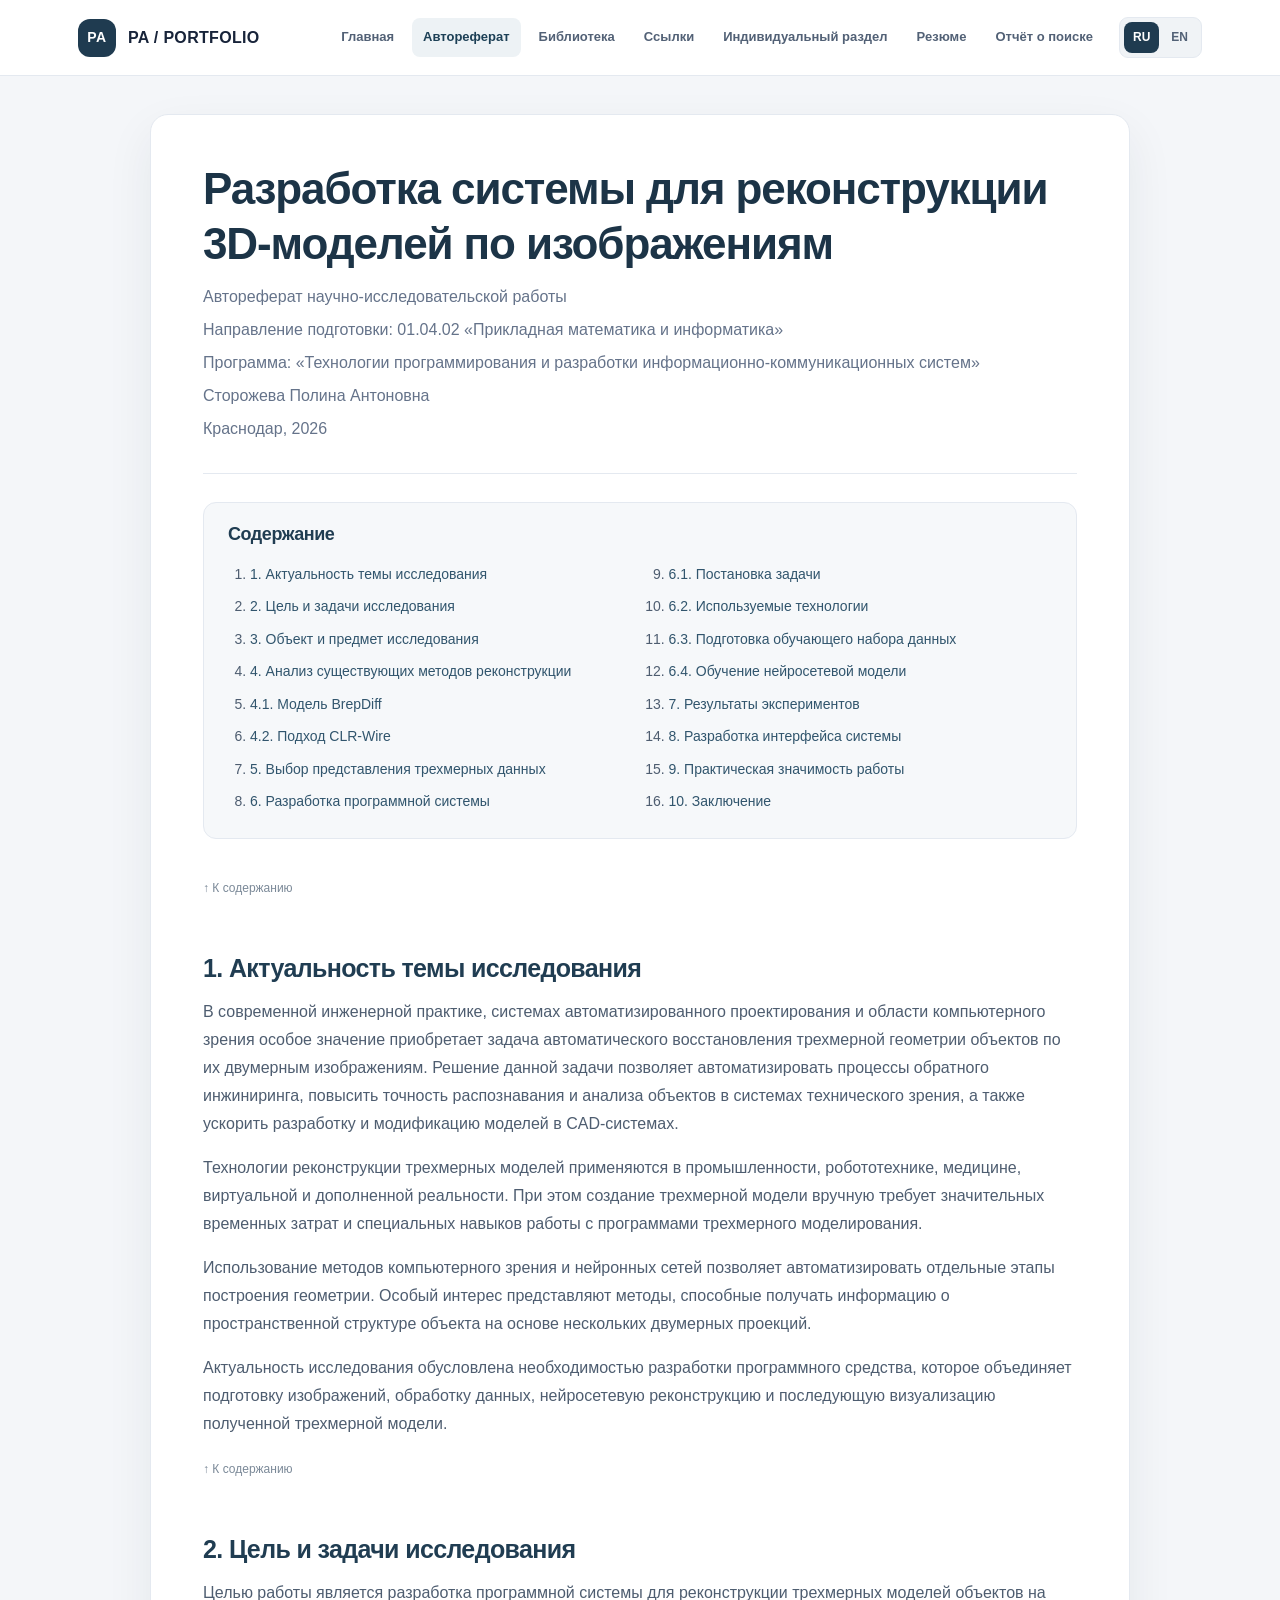
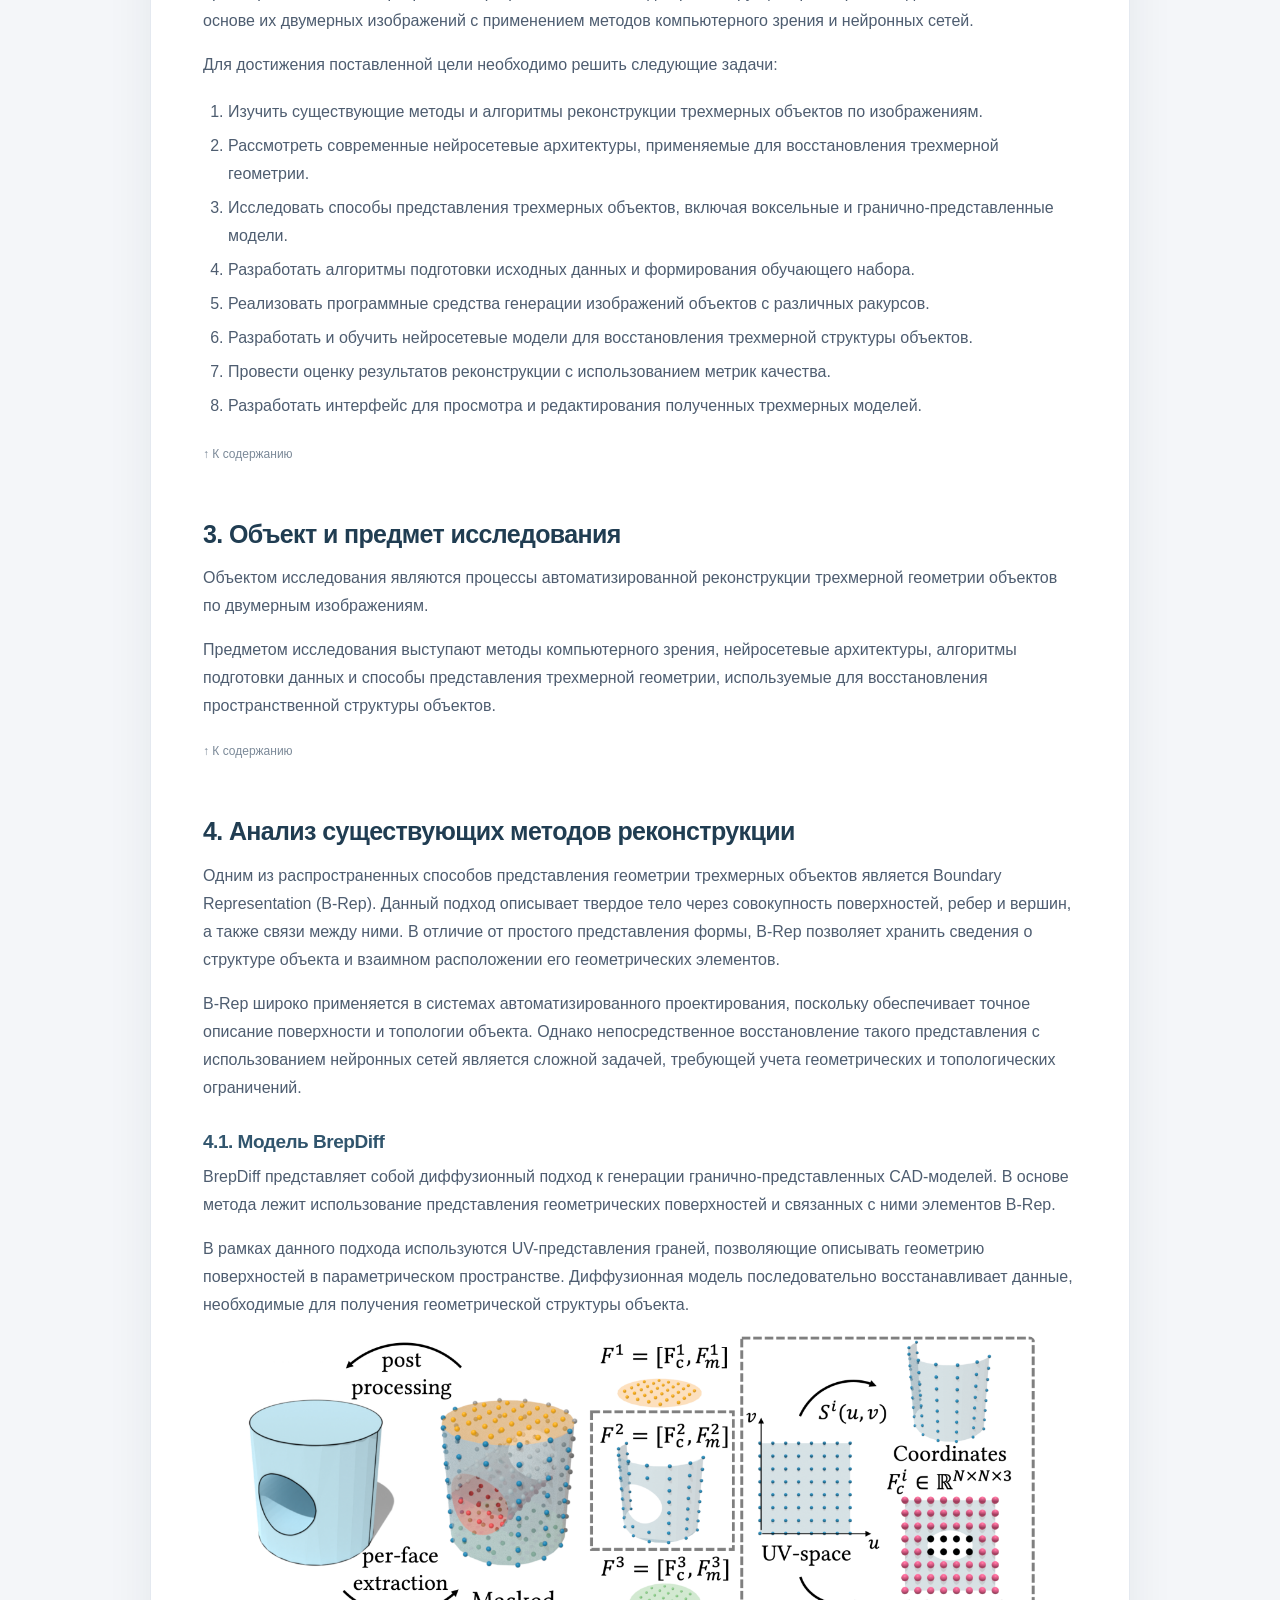
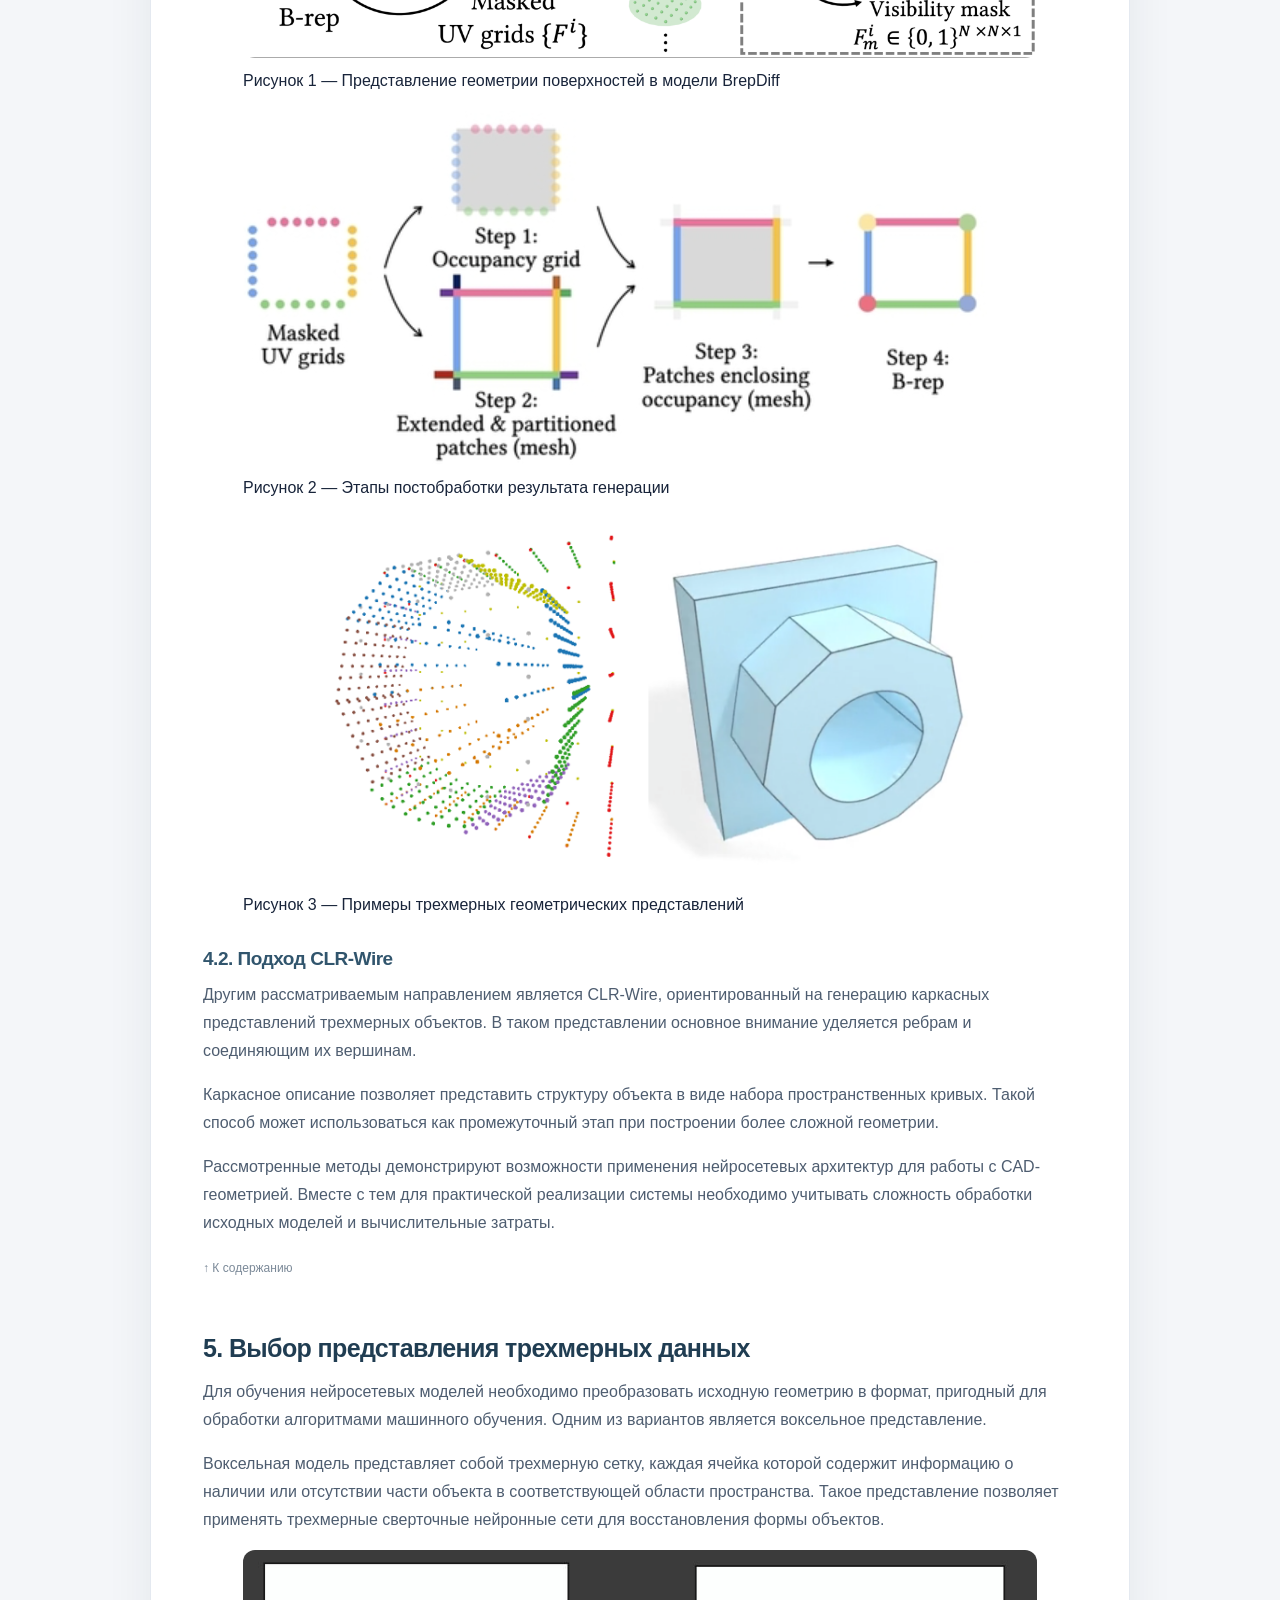
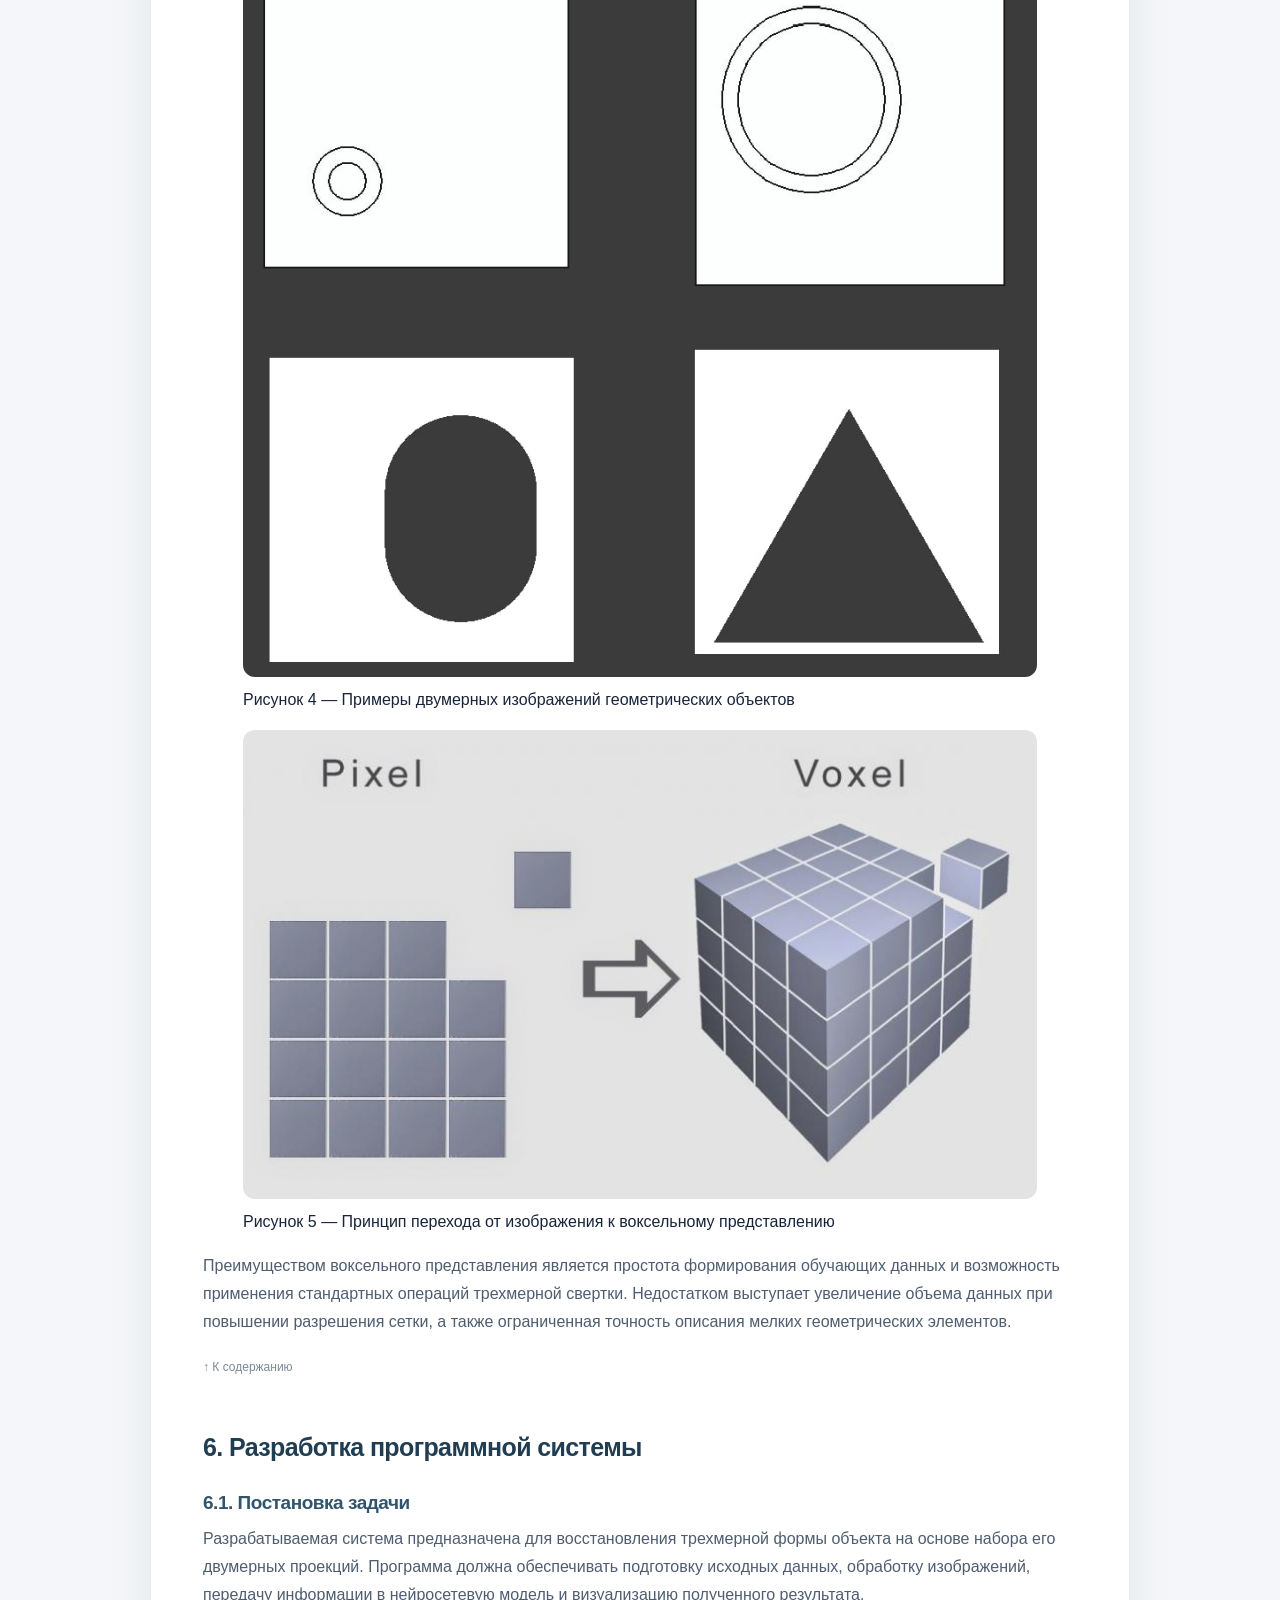
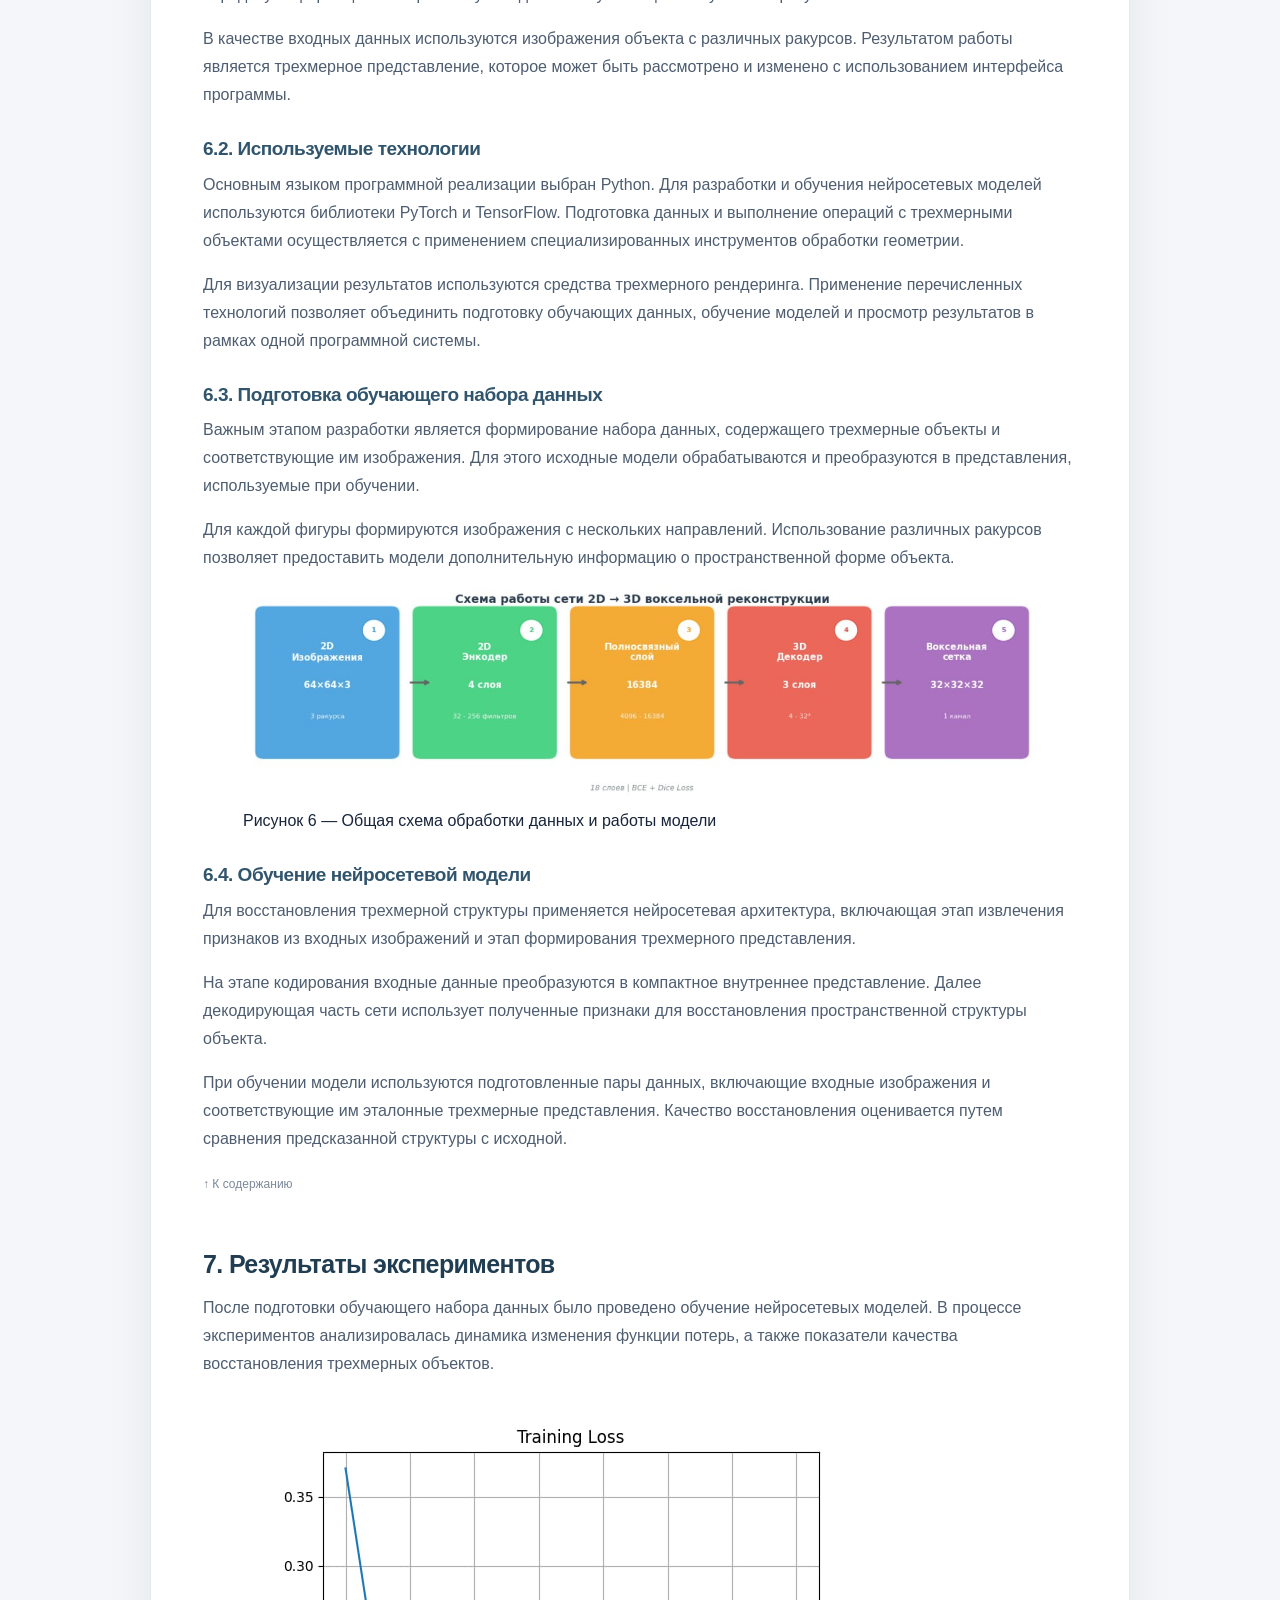
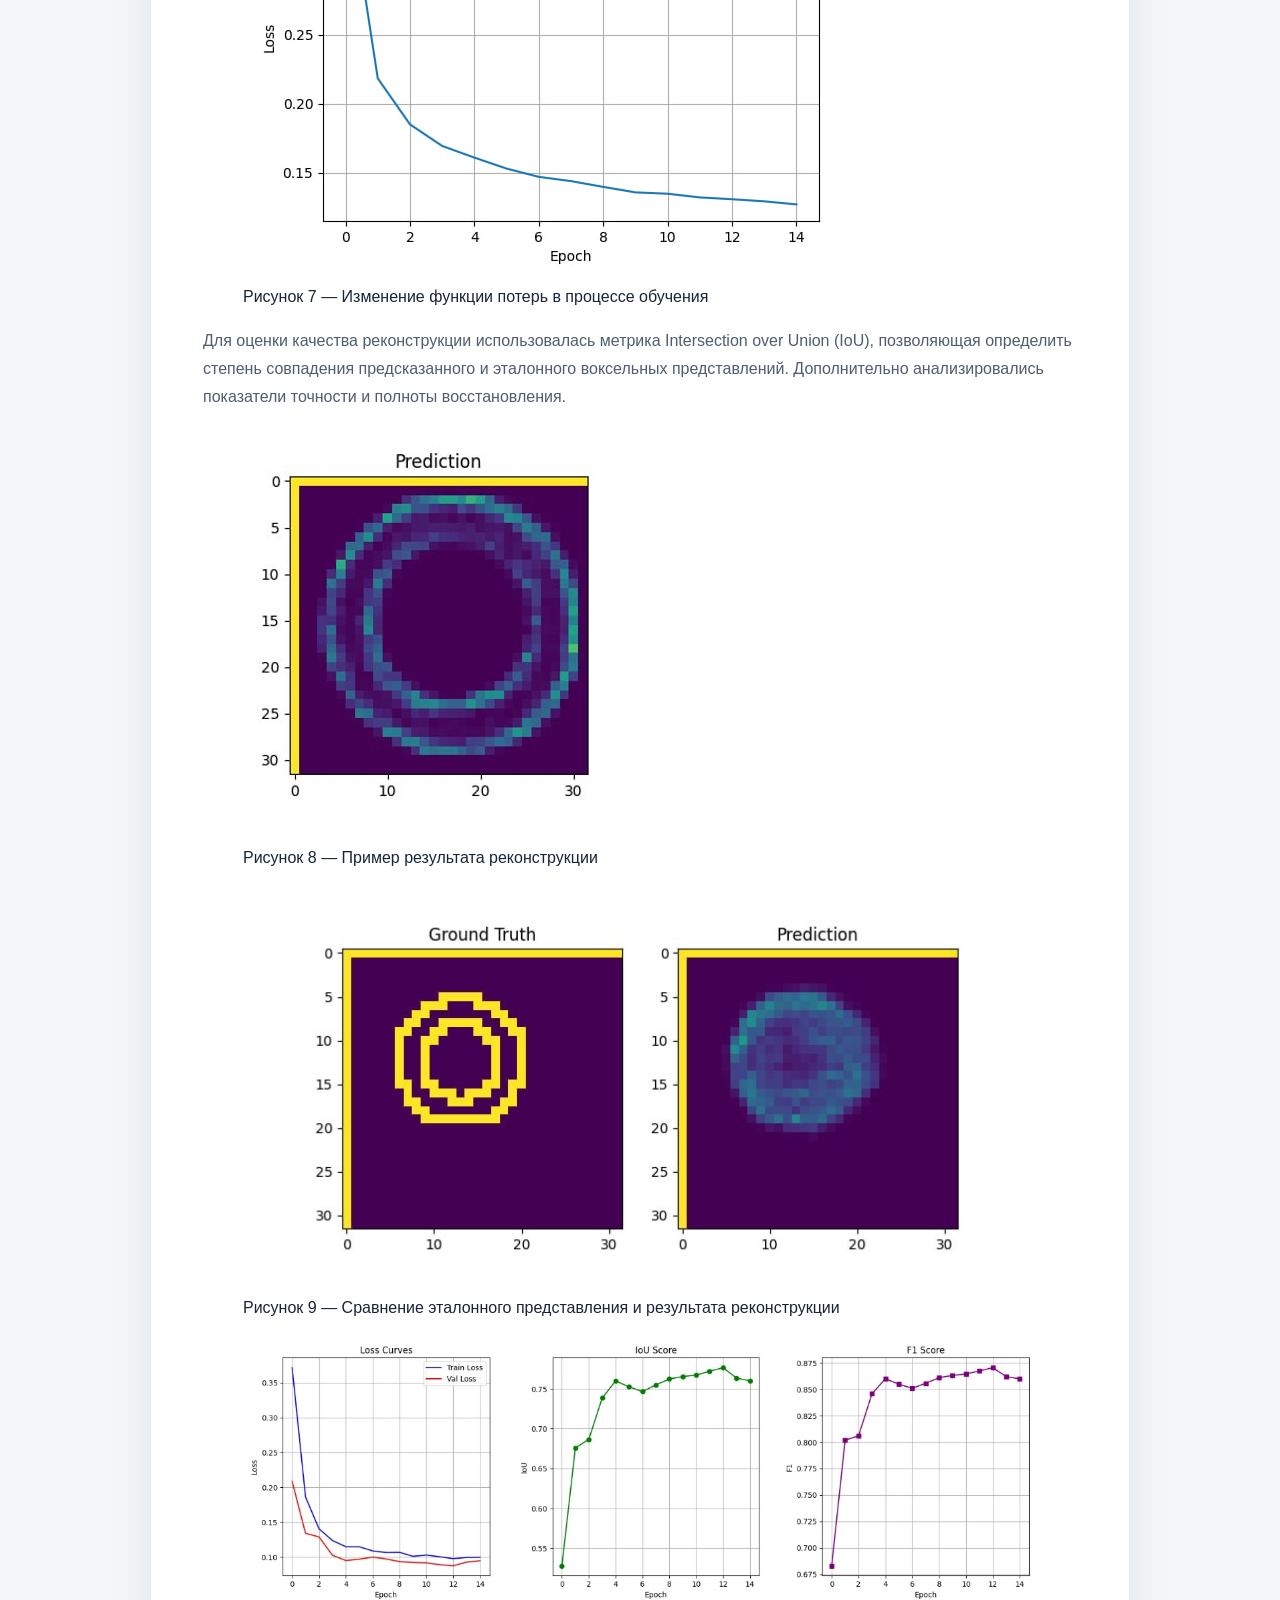
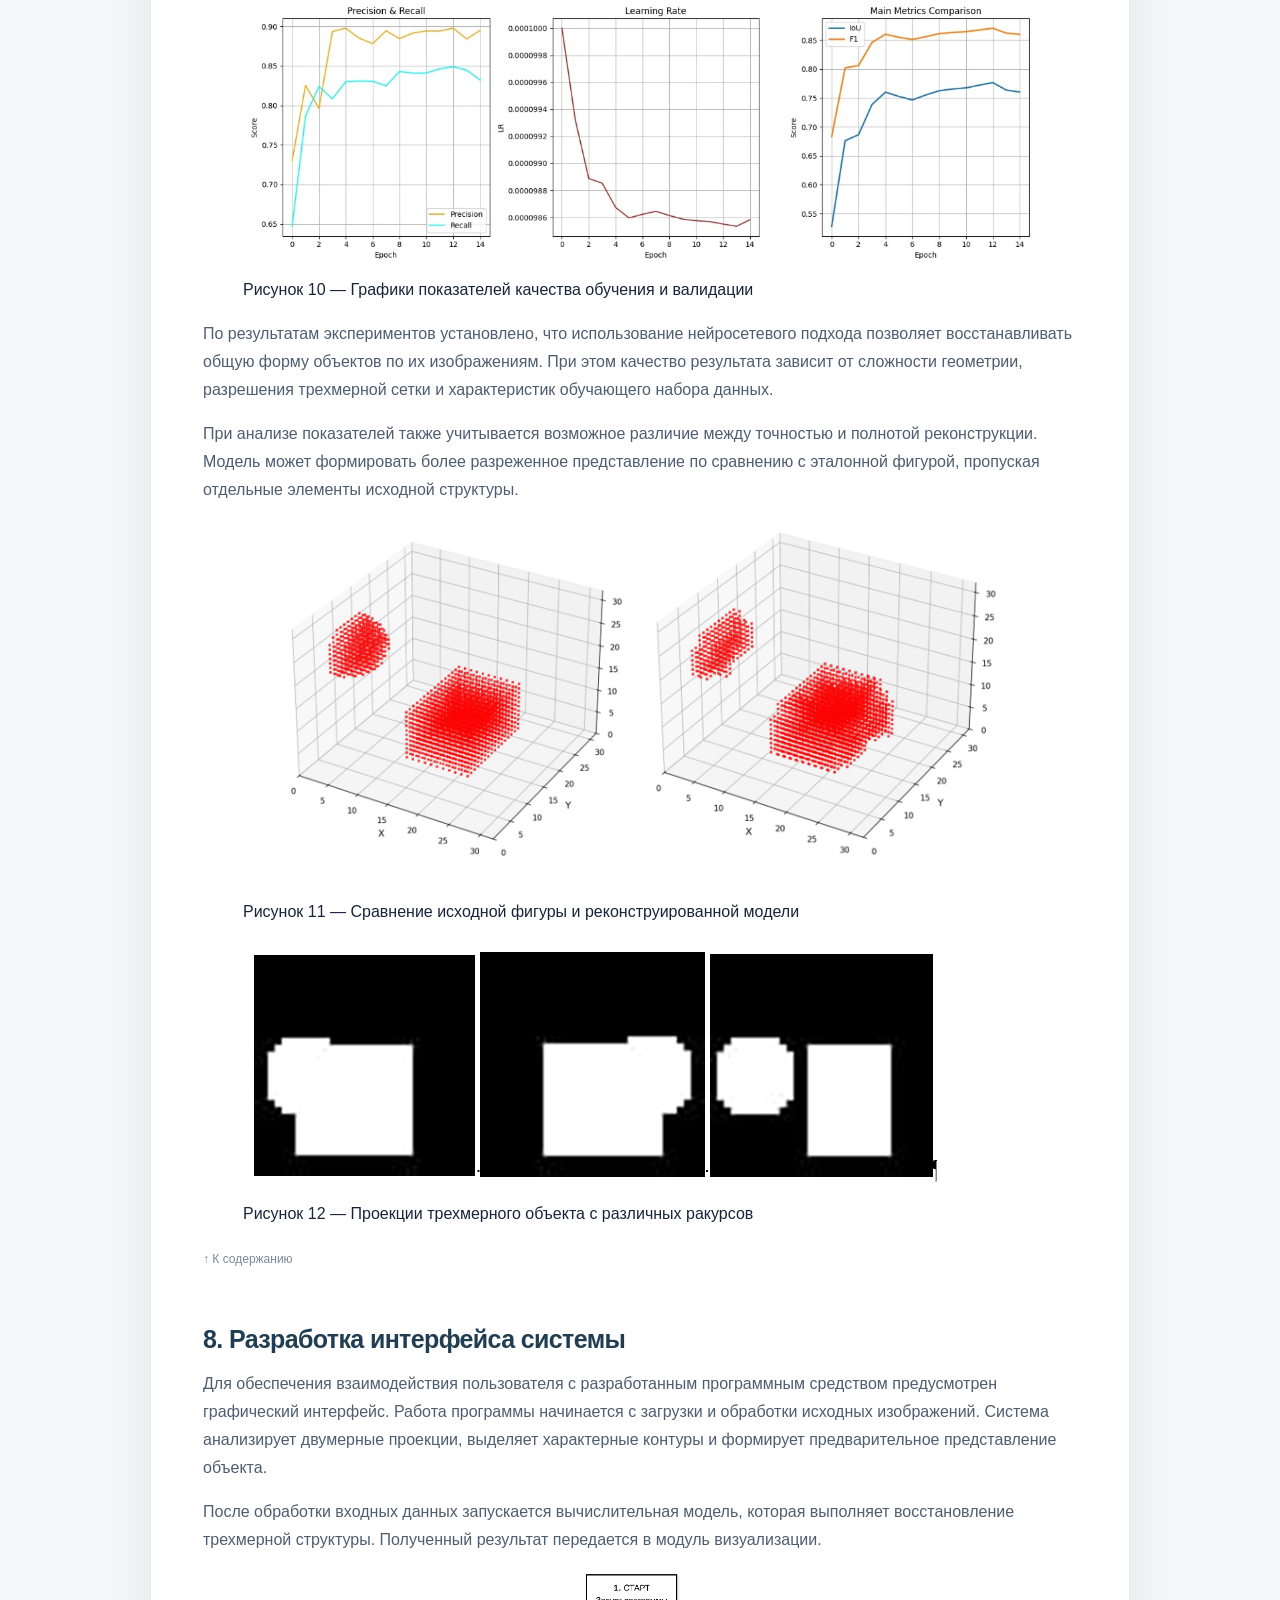
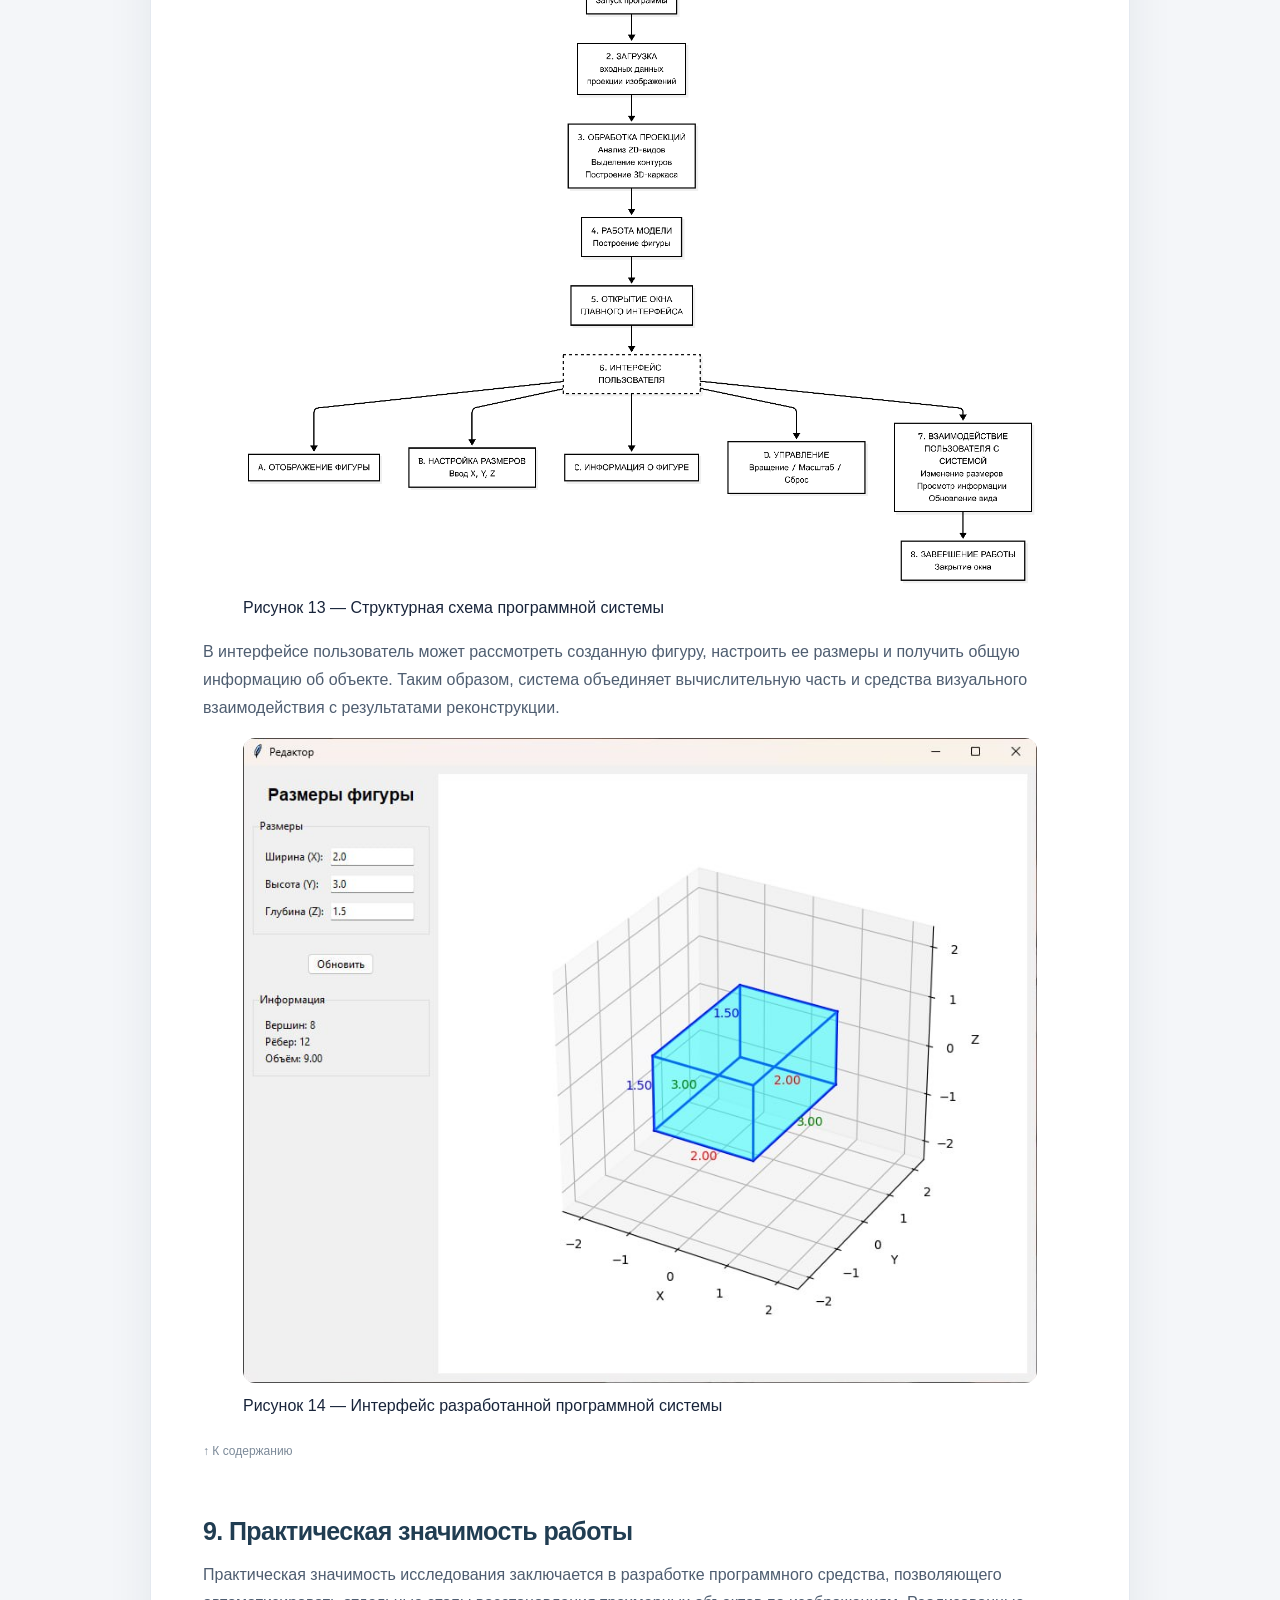
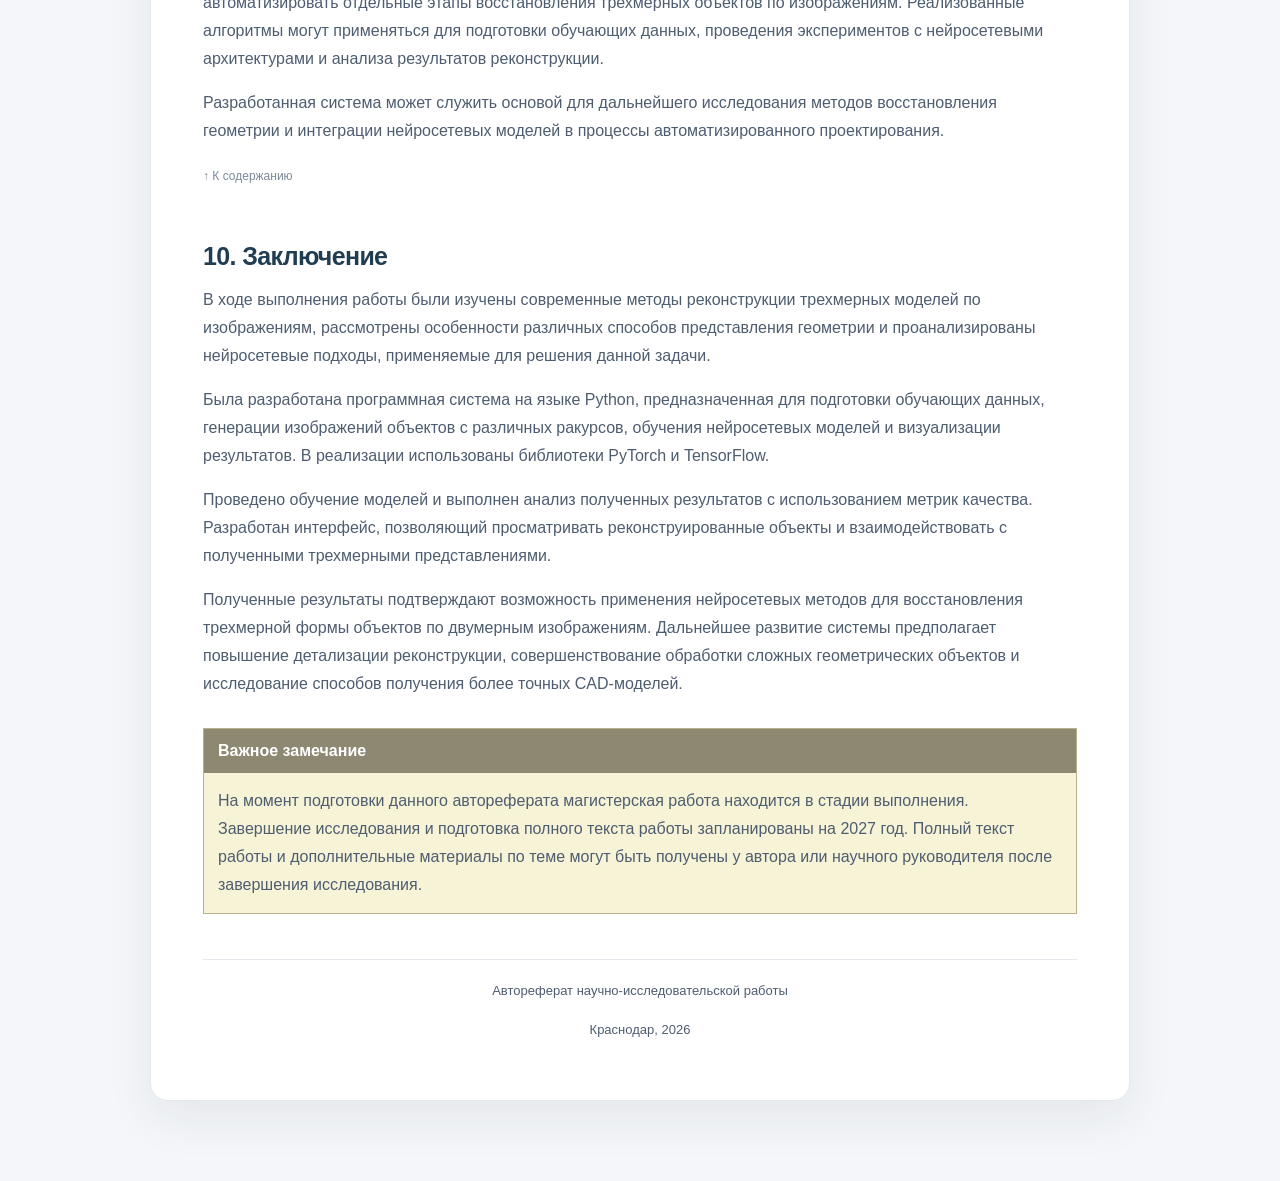
==== commit 5493aa7a: "Обновление до новой версии приложения" ====
--- a/diss/index.htm
+++ b/diss/index.htm
@@ -1,40 +1,27 @@
 <!DOCTYPE html>
+
 <html lang="ru">
 <head>
-    <meta charset="UTF-8">
-    <meta name="viewport" content="width=device-width, initial-scale=1.0">
-    <title>Автореферат — Разработка системы для реконструкции 3D-моделей по изображениям</title>
-    <link rel="stylesheet" type="text/css" href="../master_style.css">
+<meta charset="utf-8"/>
+<meta content="width=device-width, initial-scale=1.0" name="viewport"/>
+<title>Автореферат — Разработка системы для реконструкции 3D-моделей по изображениям</title>
+<link href="../master_style.css" rel="stylesheet" type="text/css"/>
 </head>
+<body><div class="site-header"><div class="header-inner"><a class="brand" href="../index.htm"><span class="brand-mark">PA</span><span>PA / PORTFOLIO</span></a><nav class="nav-links"><a class="" href="../index.htm">Главная</a><a class="active" href="../diss/index.htm">Автореферат</a><a class="" href="../library/index.htm">Библиотека</a><a class="" href="../links/index.htm">Ссылки</a><a class="" href="../ind/index.htm">Индивидуальный раздел</a><a class="" href="../resume.htm">Резюме</a><a class="" href="../search-report.htm">Отчёт о поиске</a><span class="language-switch"><a class="current" href="../diss/index.htm">RU</a><a class="" href="../diss/indexe.htm">EN</a></span></nav></div></div>
 
-<body>
-    <div class="header">
-        <a href="../index.htm">Главная</a> |
-        <a href="index.htm">РУС</a> |
-        <a href="indexe.htm">ENG</a> |
-        <a href="../library/index.htm">Библиотека</a> |
-        <a href="../links/index.htm">Ссылки</a> |
-        <a href="../ind/index.htm">Индивидуальный раздел</a>
-     | <a href="../resume.htm">Резюме</a>
-    </div>
 <div class="container">
-
-    <header>
-        <h1>
+<header>
+<h1>
             Разработка системы для реконструкции 3D-моделей по изображениям
         </h1>
-
-        <p>Автореферат научно-исследовательской работы</p>
-        <p>Направление подготовки: 01.04.02 «Прикладная математика и информатика»</p>
-        <p>Программа: «Технологии программирования и разработки информационно-коммуникационных систем»</p>
-        <p>Сторожева Полина Антоновна</p>
-        <p>Краснодар, 2026</p>
-    </header>
-
-
-    <h2>1. Актуальность темы исследования</h2>
-
-    <p>
+<p>Автореферат научно-исследовательской работы</p>
+<p>Направление подготовки: 01.04.02 «Прикладная математика и информатика»</p>
+<p>Программа: «Технологии программирования и разработки информационно-коммуникационных систем»</p>
+<p>Сторожева Полина Антоновна</p>
+<p>Краснодар, 2026</p>
+</header><nav class="toc" id="contents"><h2>Содержание</h2><ol><li><a href="#section-1">1. Актуальность темы исследования</a></li><li><a href="#section-2">2. Цель и задачи исследования</a></li><li><a href="#section-3">3. Объект и предмет исследования</a></li><li><a href="#section-4">4. Анализ существующих методов реконструкции</a></li><li><a href="#section-5">4.1. Модель BrepDiff</a></li><li><a href="#section-6">4.2. Подход CLR-Wire</a></li><li><a href="#section-7">5. Выбор представления трехмерных данных</a></li><li><a href="#section-8">6. Разработка программной системы</a></li><li><a href="#section-9">6.1. Постановка задачи</a></li><li><a href="#section-10">6.2. Используемые технологии</a></li><li><a href="#section-11">6.3. Подготовка обучающего набора данных</a></li><li><a href="#section-12">6.4. Обучение нейросетевой модели</a></li><li><a href="#section-13">7. Результаты экспериментов</a></li><li><a href="#section-14">8. Разработка интерфейса системы</a></li><li><a href="#section-15">9. Практическая значимость работы</a></li><li><a href="#section-16">10. Заключение</a></li></ol></nav>
+<a class="back-top" href="#contents">↑ К содержанию</a><h2 id="section-1">1. Актуальность темы исследования</h2>
+<p>
         В современной инженерной практике, системах автоматизированного
         проектирования и области компьютерного зрения особое значение
         приобретает задача автоматического восстановления трехмерной
@@ -44,97 +31,82 @@
         технического зрения, а также ускорить разработку и модификацию
         моделей в CAD-системах.
     </p>
-
-    <p>
+<p>
         Технологии реконструкции трехмерных моделей применяются в
         промышленности, робототехнике, медицине, виртуальной и дополненной
         реальности. При этом создание трехмерной модели вручную требует
         значительных временных затрат и специальных навыков работы
         с программами трехмерного моделирования.
     </p>
-
-    <p>
+<p>
         Использование методов компьютерного зрения и нейронных сетей
         позволяет автоматизировать отдельные этапы построения геометрии.
         Особый интерес представляют методы, способные получать информацию
         о пространственной структуре объекта на основе нескольких
         двумерных проекций.
     </p>
-
-    <p>
+<p>
         Актуальность исследования обусловлена необходимостью разработки
         программного средства, которое объединяет подготовку изображений,
         обработку данных, нейросетевую реконструкцию и последующую
         визуализацию полученной трехмерной модели.
     </p>
-
-
-    <h2>2. Цель и задачи исследования</h2>
-
-    <p>
+<a class="back-top" href="#contents">↑ К содержанию</a><h2 id="section-2">2. Цель и задачи исследования</h2>
+<p>
         Целью работы является разработка программной системы для
         реконструкции трехмерных моделей объектов на основе их двумерных
         изображений с применением методов компьютерного зрения
         и нейронных сетей.
     </p>
-
-    <p>Для достижения поставленной цели необходимо решить следующие задачи:</p>
-
-    <ol>
-        <li>
+<p>Для достижения поставленной цели необходимо решить следующие задачи:</p>
+<ol>
+<li>
             Изучить существующие методы и алгоритмы реконструкции
             трехмерных объектов по изображениям.
         </li>
-        <li>
+<li>
             Рассмотреть современные нейросетевые архитектуры,
             применяемые для восстановления трехмерной геометрии.
         </li>
-        <li>
+<li>
             Исследовать способы представления трехмерных объектов,
             включая воксельные и гранично-представленные модели.
         </li>
-        <li>
+<li>
             Разработать алгоритмы подготовки исходных данных
             и формирования обучающего набора.
         </li>
-        <li>
+<li>
             Реализовать программные средства генерации изображений
             объектов с различных ракурсов.
         </li>
-        <li>
+<li>
             Разработать и обучить нейросетевые модели для восстановления
             трехмерной структуры объектов.
         </li>
-        <li>
+<li>
             Провести оценку результатов реконструкции с использованием
             метрик качества.
         </li>
-        <li>
+<li>
             Разработать интерфейс для просмотра и редактирования
             полученных трехмерных моделей.
         </li>
-    </ol>
-
-
-    <h2>3. Объект и предмет исследования</h2>
-
-    <p>
+</ol>
+<a class="back-top" href="#contents">↑ К содержанию</a><h2 id="section-3">3. Объект и предмет исследования</h2>
+<p>
         Объектом исследования являются процессы автоматизированной
         реконструкции трехмерной геометрии объектов по двумерным
         изображениям.
     </p>
-
-    <p>
+<p>
         Предметом исследования выступают методы компьютерного зрения,
         нейросетевые архитектуры, алгоритмы подготовки данных и способы
         представления трехмерной геометрии, используемые для восстановления
         пространственной структуры объектов.
     </p>
-
-
-    <h2>4. Анализ существующих методов реконструкции</h2>
-
-    <p>
+<a class="back-top" href="#contents">↑ К содержанию</a><h2 id="section-4">4. Анализ существующих методов реконструкции</h2>
+<p>
         Одним из распространенных способов представления геометрии
         трехмерных объектов является Boundary Representation (B-Rep).
         Данный подход описывает твердое тело через совокупность поверхностей,
@@ -142,113 +114,90 @@
         представления формы, B-Rep позволяет хранить сведения о структуре
         объекта и взаимном расположении его геометрических элементов.
     </p>
-
-    <p>
+<p>
         B-Rep широко применяется в системах автоматизированного
         проектирования, поскольку обеспечивает точное описание поверхности
         и топологии объекта. Однако непосредственное восстановление такого
         представления с использованием нейронных сетей является сложной
         задачей, требующей учета геометрических и топологических ограничений.
     </p>
-
-    <h3>4.1. Модель BrepDiff</h3>
-
-    <p>
+<h3 id="section-5">4.1. Модель BrepDiff</h3>
+<p>
         BrepDiff представляет собой диффузионный подход к генерации
         гранично-представленных CAD-моделей. В основе метода лежит
         использование представления геометрических поверхностей
         и связанных с ними элементов B-Rep.
     </p>
-
-    <p>
+<p>
         В рамках данного подхода используются UV-представления граней,
         позволяющие описывать геометрию поверхностей в параметрическом
         пространстве. Диффузионная модель последовательно восстанавливает
         данные, необходимые для получения геометрической структуры объекта.
     </p>
-
-    <figure>
-        <img src="docx_media/image1.png"
-             alt="Принцип представления поверхностей и маскированной UV-сетки в модели BrepDiff">
-        <figcaption>
+<figure>
+<img alt="Принцип представления поверхностей и маскированной UV-сетки в модели BrepDiff" src="docx_media/image1.png"/>
+<figcaption>
             Рисунок 1 — Представление геометрии поверхностей в модели BrepDiff
         </figcaption>
-    </figure>
-
-    <figure>
-        <img src="docx_media/image2.png"
-             alt="Этапы постобработки результата генерации модели BrepDiff">
-        <figcaption>
+</figure>
+<figure>
+<img alt="Этапы постобработки результата генерации модели BrepDiff" src="docx_media/image2.png"/>
+<figcaption>
             Рисунок 2 — Этапы постобработки результата генерации
         </figcaption>
-    </figure>
-
-    <figure>
-        <img src="docx_media/image3.png"
-             alt="Примеры трехмерных геометрических объектов и CAD-представлений">
-        <figcaption>
+</figure>
+<figure>
+<img alt="Примеры трехмерных геометрических объектов и CAD-представлений" src="docx_media/image3.png"/>
+<figcaption>
             Рисунок 3 — Примеры трехмерных геометрических представлений
         </figcaption>
-    </figure>
-
-    <h3>4.2. Подход CLR-Wire</h3>
-
-    <p>
+</figure>
+<h3 id="section-6">4.2. Подход CLR-Wire</h3>
+<p>
         Другим рассматриваемым направлением является CLR-Wire,
         ориентированный на генерацию каркасных представлений трехмерных
         объектов. В таком представлении основное внимание уделяется
         ребрам и соединяющим их вершинам.
     </p>
-
-    <p>
+<p>
         Каркасное описание позволяет представить структуру объекта
         в виде набора пространственных кривых. Такой способ может
         использоваться как промежуточный этап при построении более
         сложной геометрии.
     </p>
-
-    <p>
+<p>
         Рассмотренные методы демонстрируют возможности применения
         нейросетевых архитектур для работы с CAD-геометрией. Вместе
         с тем для практической реализации системы необходимо учитывать
         сложность обработки исходных моделей и вычислительные затраты.
     </p>
-
-
-    <h2>5. Выбор представления трехмерных данных</h2>
-
-    <p>
+<a class="back-top" href="#contents">↑ К содержанию</a><h2 id="section-7">5. Выбор представления трехмерных данных</h2>
+<p>
         Для обучения нейросетевых моделей необходимо преобразовать
         исходную геометрию в формат, пригодный для обработки алгоритмами
         машинного обучения. Одним из вариантов является воксельное
         представление.
     </p>
-
-    <p>
+<p>
         Воксельная модель представляет собой трехмерную сетку, каждая
         ячейка которой содержит информацию о наличии или отсутствии
         части объекта в соответствующей области пространства.
         Такое представление позволяет применять трехмерные сверточные
         нейронные сети для восстановления формы объектов.
     </p>
-
-    <figure>
-        <img src="docx_media/image4.png"
-             alt="Примеры двумерных силуэтов геометрических объектов">
-        <figcaption>
+<figure>
+<img alt="Примеры двумерных силуэтов геометрических объектов" src="docx_media/image4.png"/>
+<figcaption>
             Рисунок 4 — Примеры двумерных изображений геометрических объектов
         </figcaption>
-    </figure>
-
-    <figure>
-        <img src="docx_media/image5.jpeg"
-             alt="Преобразование изображения объекта в трехмерное воксельное представление">
-        <figcaption>
+</figure>
+<figure>
+<img alt="Преобразование изображения объекта в трехмерное воксельное представление" src="docx_media/image5.jpeg"/>
+<figcaption>
             Рисунок 5 — Принцип перехода от изображения к воксельному представлению
         </figcaption>
-    </figure>
-
-    <p>
+</figure>
+<p>
         Преимуществом воксельного представления является простота
         формирования обучающих данных и возможность применения
         стандартных операций трехмерной свертки. Недостатком выступает
@@ -256,176 +205,138 @@
         а также ограниченная точность описания мелких геометрических
         элементов.
     </p>
-
-
-    <h2>6. Разработка программной системы</h2>
-
-    <h3>6.1. Постановка задачи</h3>
-
-    <p>
+<a class="back-top" href="#contents">↑ К содержанию</a><h2 id="section-8">6. Разработка программной системы</h2>
+<h3 id="section-9">6.1. Постановка задачи</h3>
+<p>
         Разрабатываемая система предназначена для восстановления
         трехмерной формы объекта на основе набора его двумерных проекций.
         Программа должна обеспечивать подготовку исходных данных,
         обработку изображений, передачу информации в нейросетевую модель
         и визуализацию полученного результата.
     </p>
-
-    <p>
+<p>
         В качестве входных данных используются изображения объекта
         с различных ракурсов. Результатом работы является трехмерное
         представление, которое может быть рассмотрено и изменено
         с использованием интерфейса программы.
     </p>
-
-    <h3>6.2. Используемые технологии</h3>
-
-    <p>
+<h3 id="section-10">6.2. Используемые технологии</h3>
+<p>
         Основным языком программной реализации выбран Python.
         Для разработки и обучения нейросетевых моделей используются
         библиотеки PyTorch и TensorFlow. Подготовка данных и выполнение
         операций с трехмерными объектами осуществляется с применением
         специализированных инструментов обработки геометрии.
     </p>
-
-    <p>
+<p>
         Для визуализации результатов используются средства трехмерного
         рендеринга. Применение перечисленных технологий позволяет
         объединить подготовку обучающих данных, обучение моделей
         и просмотр результатов в рамках одной программной системы.
     </p>
-
-    <h3>6.3. Подготовка обучающего набора данных</h3>
-
-    <p>
+<h3 id="section-11">6.3. Подготовка обучающего набора данных</h3>
+<p>
         Важным этапом разработки является формирование набора данных,
         содержащего трехмерные объекты и соответствующие им изображения.
         Для этого исходные модели обрабатываются и преобразуются
         в представления, используемые при обучении.
     </p>
-
-    <p>
+<p>
         Для каждой фигуры формируются изображения с нескольких
         направлений. Использование различных ракурсов позволяет
         предоставить модели дополнительную информацию о пространственной
         форме объекта.
     </p>
-
-    <figure>
-        <img src="docx_media/image6.png"
-             alt="Схема обработки данных и взаимодействия компонентов нейросетевой модели">
-        <figcaption>
+<figure>
+<img alt="Схема обработки данных и взаимодействия компонентов нейросетевой модели" src="docx_media/image6.png"/>
+<figcaption>
             Рисунок 6 — Общая схема обработки данных и работы модели
         </figcaption>
-    </figure>
-
-    <h3>6.4. Обучение нейросетевой модели</h3>
-
-    <p>
+</figure>
+<h3 id="section-12">6.4. Обучение нейросетевой модели</h3>
+<p>
         Для восстановления трехмерной структуры применяется нейросетевая
         архитектура, включающая этап извлечения признаков из входных
         изображений и этап формирования трехмерного представления.
     </p>
-
-    <p>
+<p>
         На этапе кодирования входные данные преобразуются в компактное
         внутреннее представление. Далее декодирующая часть сети
         использует полученные признаки для восстановления пространственной
         структуры объекта.
     </p>
-
-    <p>
+<p>
         При обучении модели используются подготовленные пары данных,
         включающие входные изображения и соответствующие им эталонные
         трехмерные представления. Качество восстановления оценивается
         путем сравнения предсказанной структуры с исходной.
     </p>
-
-
-    <h2>7. Результаты экспериментов</h2>
-
-    <p>
+<a class="back-top" href="#contents">↑ К содержанию</a><h2 id="section-13">7. Результаты экспериментов</h2>
+<p>
         После подготовки обучающего набора данных было проведено
         обучение нейросетевых моделей. В процессе экспериментов
         анализировалась динамика изменения функции потерь,
         а также показатели качества восстановления трехмерных объектов.
     </p>
-
-    <figure>
-        <img src="docx_media/image7.png"
-             alt="График изменения функции потерь нейросетевой модели в процессе обучения">
-        <figcaption>
+<figure>
+<img alt="График изменения функции потерь нейросетевой модели в процессе обучения" src="docx_media/image7.png"/>
+<figcaption>
             Рисунок 7 — Изменение функции потерь в процессе обучения
         </figcaption>
-    </figure>
-
-    <p>
+</figure>
+<p>
         Для оценки качества реконструкции использовалась метрика
         Intersection over Union (IoU), позволяющая определить степень
         совпадения предсказанного и эталонного воксельных представлений.
         Дополнительно анализировались показатели точности и полноты
         восстановления.
     </p>
-
-    <figure>
-        <img src="docx_media/image8.png"
-             alt="Пример трехмерной фигуры, восстановленной нейросетевой моделью">
-        <figcaption>
+<figure>
+<img alt="Пример трехмерной фигуры, восстановленной нейросетевой моделью" src="docx_media/image8.png"/>
+<figcaption>
             Рисунок 8 — Пример результата реконструкции
         </figcaption>
-    </figure>
-
-    <figure>
-        <img src="docx_media/image9.png"
-             alt="Сравнение эталонного трехмерного объекта и предсказания нейросетевой модели">
-        <figcaption>
+</figure>
+<figure>
+<img alt="Сравнение эталонного трехмерного объекта и предсказания нейросетевой модели" src="docx_media/image9.png"/>
+<figcaption>
             Рисунок 9 — Сравнение эталонного представления и результата реконструкции
         </figcaption>
-    </figure>
-
-    <figure>
-        <img src="docx_media/image10.jpeg"
-             alt="Графики изменения метрик качества при обучении и проверке модели">
-        <figcaption>
+</figure>
+<figure>
+<img alt="Графики изменения метрик качества при обучении и проверке модели" src="docx_media/image10.jpeg"/>
+<figcaption>
             Рисунок 10 — Графики показателей качества обучения и валидации
         </figcaption>
-    </figure>
-
-    <p>
+</figure>
+<p>
         По результатам экспериментов установлено, что использование
         нейросетевого подхода позволяет восстанавливать общую форму
         объектов по их изображениям. При этом качество результата
         зависит от сложности геометрии, разрешения трехмерной сетки
         и характеристик обучающего набора данных.
     </p>
-
-    <p>
+<p>
         При анализе показателей также учитывается возможное различие
         между точностью и полнотой реконструкции. Модель может
         формировать более разреженное представление по сравнению
         с эталонной фигурой, пропуская отдельные элементы исходной
         структуры.
     </p>
-
-    <figure>
-        <img src="docx_media/image11.png"
-             alt="Сравнение исходной трехмерной фигуры и результата ее восстановления">
-        <figcaption>
+<figure>
+<img alt="Сравнение исходной трехмерной фигуры и результата ее восстановления" src="docx_media/image11.png"/>
+<figcaption>
             Рисунок 11 — Сравнение исходной фигуры и реконструированной модели
         </figcaption>
-    </figure>
-
-    <figure>
-        <img src="docx_media/image12.png"
-             alt="Примеры проекций трехмерного объекта с разных направлений">
-        <figcaption>
+</figure>
+<figure>
+<img alt="Примеры проекций трехмерного объекта с разных направлений" src="docx_media/image12.png"/>
+<figcaption>
             Рисунок 12 — Проекции трехмерного объекта с различных ракурсов
         </figcaption>
-    </figure>
-
-
-    <h2>8. Разработка интерфейса системы</h2>
-
-    <p>
+</figure>
+<a class="back-top" href="#contents">↑ К содержанию</a><h2 id="section-14">8. Разработка интерфейса системы</h2>
+<p>
         Для обеспечения взаимодействия пользователя с разработанным
         программным средством предусмотрен графический интерфейс.
         Работа программы начинается с загрузки и обработки исходных
@@ -433,41 +344,32 @@
         выделяет характерные контуры и формирует предварительное
         представление объекта.
     </p>
-
-    <p>
+<p>
         После обработки входных данных запускается вычислительная
         модель, которая выполняет восстановление трехмерной структуры.
         Полученный результат передается в модуль визуализации.
     </p>
-
-    <figure>
-        <img src="docx_media/image13.png"
-             alt="Структурная схема программной системы реконструкции трехмерных объектов">
-        <figcaption>
+<figure>
+<img alt="Структурная схема программной системы реконструкции трехмерных объектов" src="docx_media/image13.png"/>
+<figcaption>
             Рисунок 13 — Структурная схема программной системы
         </figcaption>
-    </figure>
-
-    <p>
+</figure>
+<p>
         В интерфейсе пользователь может рассмотреть созданную фигуру,
         настроить ее размеры и получить общую информацию об объекте.
         Таким образом, система объединяет вычислительную часть
         и средства визуального взаимодействия с результатами
         реконструкции.
     </p>
-
-    <figure>
-        <img src="docx_media/image14.png"
-             alt="Графический интерфейс программы с окном просмотра реконструированной трехмерной модели">
-        <figcaption>
+<figure>
+<img alt="Графический интерфейс программы с окном просмотра реконструированной трехмерной модели" src="docx_media/image14.png"/>
+<figcaption>
             Рисунок 14 — Интерфейс разработанной программной системы
         </figcaption>
-    </figure>
-
-
-    <h2>9. Практическая значимость работы</h2>
-
-    <p>
+</figure>
+<a class="back-top" href="#contents">↑ К содержанию</a><h2 id="section-15">9. Практическая значимость работы</h2>
+<p>
         Практическая значимость исследования заключается в разработке
         программного средства, позволяющего автоматизировать отдельные
         этапы восстановления трехмерных объектов по изображениям.
@@ -475,43 +377,36 @@
         обучающих данных, проведения экспериментов с нейросетевыми
         архитектурами и анализа результатов реконструкции.
     </p>
-
-    <p>
+<p>
         Разработанная система может служить основой для дальнейшего
         исследования методов восстановления геометрии и интеграции
         нейросетевых моделей в процессы автоматизированного
         проектирования.
     </p>
-
-
-    <h2>10. Заключение</h2>
-
-    <div class="conclusion">
-        <p>
+<a class="back-top" href="#contents">↑ К содержанию</a><h2 id="section-16">10. Заключение</h2>
+<div class="conclusion">
+<p>
             В ходе выполнения работы были изучены современные методы
             реконструкции трехмерных моделей по изображениям,
             рассмотрены особенности различных способов представления
             геометрии и проанализированы нейросетевые подходы,
             применяемые для решения данной задачи.
         </p>
-
-        <p>
+<p>
             Была разработана программная система на языке Python,
             предназначенная для подготовки обучающих данных,
             генерации изображений объектов с различных ракурсов,
             обучения нейросетевых моделей и визуализации результатов.
             В реализации использованы библиотеки PyTorch и TensorFlow.
         </p>
-
-        <p>
+<p>
             Проведено обучение моделей и выполнен анализ полученных
             результатов с использованием метрик качества. Разработан
             интерфейс, позволяющий просматривать реконструированные
             объекты и взаимодействовать с полученными трехмерными
             представлениями.
         </p>
-
-        <p>
+<p>
             Полученные результаты подтверждают возможность применения
             нейросетевых методов для восстановления трехмерной формы
             объектов по двумерным изображениям. Дальнейшее развитие
@@ -519,15 +414,12 @@
             совершенствование обработки сложных геометрических объектов
             и исследование способов получения более точных CAD-моделей.
         </p>
-    </div>
-
-
-
-    <div class="important-note" style="margin: 30px 0 25px; border: 1px solid #b8b18a; background: #f7f3d7; color: #333; padding: 0;">
-        <div style="background: #8d8872; color: #fff; font-weight: bold; padding: 8px 14px;">
+</div>
+<div class="important-note" style="margin: 30px 0 25px; border: 1px solid #b8b18a; background: #f7f3d7; color: #333; padding: 0;">
+<div style="background: #8d8872; color: #fff; font-weight: bold; padding: 8px 14px;">
             Важное замечание
         </div>
-        <p style="margin: 0; padding: 14px; text-indent: 0;">
+<p style="margin: 0; padding: 14px; text-indent: 0;">
             На момент подготовки данного автореферата магистерская работа
             находится в стадии выполнения. Завершение исследования
             и подготовка полного текста работы запланированы на 2027 год.
@@ -535,18 +427,15 @@
             быть получены у автора или научного руководителя после
             завершения исследования.
         </p>
-    </div>
-
-    <footer>
-        <p style="text-align: center; text-indent: 0;">
+</div>
+<footer>
+<p style="text-align: center; text-indent: 0;">
             Автореферат научно-исследовательской работы
         </p>
-        <p style="text-align: center; text-indent: 0;">
+<p style="text-align: center; text-indent: 0;">
             Краснодар, 2026
         </p>
-    </footer>
-
+</footer>
 </div>
-
 </body>
 </html>
--- a/master_style.css
+++ b/master_style.css
@@ -1,13 +1,73 @@
-@import url('https://fonts.googleapis.com/css2?family=Inter:wght@400;500;600;700;800&display=swap');
-:root{--ink:#17243b;--muted:#64748b;--accent:#3568d4;--accent2:#6f8fe8;--paper:#ffffff;--bg:#f3f6fb;--line:#e4eaf3;--soft:#edf3ff}
-*{box-sizing:border-box}html{scroll-behavior:smooth}body{font-family:Inter,Arial,sans-serif;margin:0;padding:34px 22px 64px;line-height:1.75;color:var(--ink);background:linear-gradient(135deg,#f3f6fb 0%,#edf2fa 100%);font-size:15.5px}
-body>.header{max-width:1120px;margin:0 auto 34px;padding:14px 20px;background:#172b4d;border:1px solid #243d65;border-radius:16px;box-shadow:0 12px 30px #1b31501c;display:flex;align-items:center;justify-content:center;flex-wrap:wrap;gap:8px 17px;color:#9fb5d8}
-.header a{color:#eaf1ff;text-decoration:none;font-size:13px;font-weight:600;transition:.2s}.header a:hover{color:#9db9ff}.header a[href="index.htm"],.header a[href="../index.htm"]{color:#a9c1ff}
-body>h1,body>h2,body>h3,body>p,body>ul,body>ol,body>img,body>figure,.container{max-width:920px;margin-left:auto;margin-right:auto}
-body>h1,.container>header h1{font-size:clamp(27px,4vw,39px);line-height:1.2;letter-spacing:-1.1px;color:#172b4d;margin-top:22px;margin-bottom:20px}
-h2{font-size:22px;color:#234477;margin:34px auto 12px;line-height:1.35;letter-spacing:-.35px}h3{font-size:17px;color:#3568a5;margin:25px auto 9px}p,li{color:#46556b}p{margin-top:10px;margin-bottom:15px}ul,ol{padding-left:25px}li{padding:3px 0}b,strong{color:#243b60}
-body>h1,body>h2,body>h3,body>p,body>ul,body>ol,.container{background:var(--paper)}body>h1{padding:34px 42px 8px;margin-top:0;border-radius:18px 18px 0 0}body>h1~p,body>h1~h2,body>h1~h3,body>h1~ul,body>h1~ol{padding-left:42px;padding-right:42px}body>h1~p:last-child{padding-bottom:28px}
-body>img{display:block;max-width:min(250px,40%);height:auto;border-radius:18px;box-shadow:0 10px 28px #20385b20;margin:18px auto 22px  max( calc((100% - 920px)/2), 22px)}
-.container{padding:34px 42px;border-radius:18px;box-shadow:0 12px 35px #243b6010}.container>header{padding:8px 0 22px;margin-bottom:26px;border-bottom:1px solid var(--line)}.container>header p{margin:5px 0;color:var(--muted)}.container h2{margin-top:30px}.container figure img{max-width:100%;border-radius:14px;box-shadow:0 8px 24px #20385b18}.container figcaption{color:var(--muted);font-size:13px}
-a{color:var(--accent)}a:hover{color:#214da9}.card{background:var(--soft);border:1px solid #dce7fb;border-radius:14px;padding:18px 22px;margin:18px 0}
-@media(max-width:650px){body{padding:16px 12px 40px;font-size:15px}.header{justify-content:flex-start;padding:13px;border-radius:12px;gap:10px 14px}.container{padding:23px 19px}body>h1{padding:25px 22px 8px}body>h1~p,body>h1~h2,body>h1~h3,body>h1~ul,body>h1~ol{padding-left:22px;padding-right:22px}h2{font-size:20px}body>img{max-width:65%;margin:18px auto;float:none!important}}
+
+:root{--ink:#18243a;--muted:#65738a;--paper:#fff;--canvas:#f4f6f9;--line:#e4e9f0;--accent:#315d78;--accent2:#c28a55;--soft:#edf2f5;--shadow:0 18px 48px rgba(25,43,62,.07)}
+*{box-sizing:border-box}
+html{scroll-behavior:smooth;scroll-padding-top:100px}
+body{margin:0;background:var(--canvas);color:var(--ink);font:16px/1.75 Inter,"Segoe UI",Arial,sans-serif}
+a{color:var(--accent);text-decoration:none}
+a:hover{color:#183c54;text-decoration:underline;text-underline-offset:3px}
+.site-header{background:#fff;border-bottom:1px solid var(--line);position:relative;z-index:2}
+.header-inner{max-width:1180px;margin:auto;padding:17px 28px;display:flex;align-items:center;justify-content:space-between;gap:22px}
+.brand{display:flex;align-items:center;gap:12px;color:var(--ink);font-weight:750;letter-spacing:.02em;white-space:nowrap}
+.brand-mark{width:38px;height:38px;border-radius:12px;background:#1f3b50;color:#fff;display:grid;place-items:center;font-size:14px;letter-spacing:.04em}
+.nav-links{display:flex;align-items:center;justify-content:flex-end;gap:7px;flex-wrap:wrap}
+.nav-links a{color:#526176;padding:8px 11px;border-radius:8px;font-size:13px;font-weight:650}
+.nav-links a:hover,.nav-links a.active{background:#edf2f5;color:#1d4056;text-decoration:none}
+.language-switch{display:inline-flex;gap:3px;padding:4px;background:#f0f3f6;border:1px solid var(--line);border-radius:9px;margin-left:8px}
+.language-switch a{padding:5px 9px!important;font-size:12px!important}
+.language-switch a.current{background:#1f3b50;color:#fff}
+.page-shell{max-width:1120px;margin:38px auto 80px;padding:0 24px}
+.container{max-width:980px;margin:38px auto 80px;padding:42px 52px;background:#fff;border:1px solid var(--line);border-radius:18px;box-shadow:var(--shadow)}
+.container>header{padding:4px 0 25px;border-bottom:1px solid var(--line);margin-bottom:28px}
+h1,h2,h3{line-height:1.25;letter-spacing:-.025em}
+h1{font-size:clamp(30px,4vw,44px);margin:0 0 12px;color:#1c3447}
+h2{font-size:25px;margin:42px 0 14px;color:#203d52}
+h3{font-size:19px;margin:28px 0 10px;color:#31556d}
+p,li{color:#4e5d70}
+p{margin:0 0 16px}
+li{padding:3px 0}
+ul,ol{padding-left:25px}
+.container>header p{margin:5px 0;color:var(--muted)}
+.container figure img{max-width:100%;height:auto;border-radius:12px}
+.container img{max-width:100%;height:auto}
+.card-grid{display:grid;grid-template-columns:repeat(3,minmax(0,1fr));gap:16px;margin:26px 0}
+.section-card{display:block;background:#fff;border:1px solid var(--line);border-radius:14px;padding:22px 23px;min-height:160px;box-shadow:0 7px 22px rgba(25,43,62,.035);transition:transform .2s,border-color .2s,box-shadow .2s}
+.section-card:hover{transform:translateY(-3px);border-color:#b9c9d3;box-shadow:var(--shadow);text-decoration:none}
+.section-card .eyebrow{display:block;font-size:11px;text-transform:uppercase;letter-spacing:.12em;color:#9a7655;font-weight:750;margin-bottom:12px}
+.section-card strong{display:block;font-size:18px;color:#203d52;margin-bottom:7px}
+.section-card span:last-child{font-size:13px;color:var(--muted);line-height:1.55}
+.hero{background:#1f3b50;color:#fff;border-radius:20px;padding:42px 46px;display:grid;grid-template-columns:1.5fr .8fr;gap:34px;align-items:center;box-shadow:0 20px 50px rgba(25,43,62,.14)}
+.hero .kicker{font-size:12px;text-transform:uppercase;letter-spacing:.15em;color:#d4b18c;font-weight:750}
+.hero h1{color:#fff;margin:13px 0 14px}
+.hero p{color:#d8e1e8;max-width:690px}
+.hero .thesis{font-size:18px;color:#fff;font-weight:650;border-left:2px solid #c99a6c;padding-left:17px;margin-top:23px}
+.hero-aside{border:1px solid rgba(255,255,255,.18);border-radius:15px;padding:22px;background:rgba(255,255,255,.06)}
+.hero-aside .initials{font-size:48px;line-height:1;font-weight:750;letter-spacing:-.06em;color:#e7c39d}
+.hero-aside p{font-size:13px;margin:12px 0 0;color:#d7e0e8}
+.facts{display:grid;grid-template-columns:repeat(2,minmax(0,1fr));gap:10px;margin-top:18px}
+.fact{background:rgba(255,255,255,.07);border-radius:9px;padding:10px 12px}
+.fact small{display:block;color:#b9c8d3;font-size:10px;text-transform:uppercase;letter-spacing:.1em}
+.fact strong{display:block;color:#fff;font-size:13px;margin-top:3px}
+.section-heading{display:flex;align-items:end;justify-content:space-between;gap:15px;margin:42px 0 8px}
+.section-heading h2{margin:0}
+.section-heading p{font-size:13px;color:var(--muted);margin:0}
+.profile-note{background:#eef3f5;border:1px solid #dce6eb;border-radius:13px;padding:20px 23px;margin:24px 0}
+.profile-note p:last-child{margin:0}
+.pill{display:inline-block;background:#edf2f5;color:#35566b;border-radius:30px;padding:5px 10px;font-size:12px;font-weight:650;margin:3px 4px 3px 0}
+.table-wrap{overflow-x:auto;border:1px solid var(--line);border-radius:12px;margin:20px 0 28px}
+table{width:100%;border-collapse:collapse;font-size:13px;min-width:720px;background:#fff}
+th{background:#eef2f5;color:#29475c;text-align:left;font-weight:750}
+th,td{padding:11px 13px;border-bottom:1px solid var(--line);vertical-align:top}
+tr:last-child td{border-bottom:0}
+td.num{text-align:right;font-variant-numeric:tabular-nums;white-space:nowrap}
+.small-note{font-size:13px;color:var(--muted)}
+.toc{background:#f6f8fa;border:1px solid var(--line);border-radius:13px;padding:20px 24px;margin:26px 0 34px}
+.toc h2{font-size:18px;margin:0 0 12px}
+.toc ol{columns:2;column-gap:35px;margin:0;padding-left:22px}
+.toc li{break-inside:avoid;padding:4px 0;font-size:14px}
+.toc a{color:#31556d}
+.back-top{display:inline-block;font-size:12px;color:#7b8998;margin:0 0 12px}
+.resource,.section{background:#fff;border:1px solid var(--line);border-radius:12px;padding:19px 22px;margin:17px 0}
+.resource{border-left:3px solid #b78b64}
+footer{border-top:1px solid var(--line);margin-top:45px;padding-top:20px;color:#8490a0;font-size:13px}
+@media(max-width:850px){.header-inner{align-items:flex-start;flex-direction:column}.nav-links{justify-content:flex-start}.hero{grid-template-columns:1fr;padding:32px}.card-grid{grid-template-columns:repeat(2,minmax(0,1fr))}.container{padding:30px 26px}}
+@media(max-width:560px){.page-shell{padding:0 14px;margin-top:20px}.hero{padding:26px 22px}.card-grid{grid-template-columns:1fr}.facts{grid-template-columns:1fr 1fr}.container{margin:20px 12px 50px;padding:25px 20px;border-radius:13px}.toc ol{columns:1}h2{font-size:22px}.nav-links a{padding:7px 8px}}
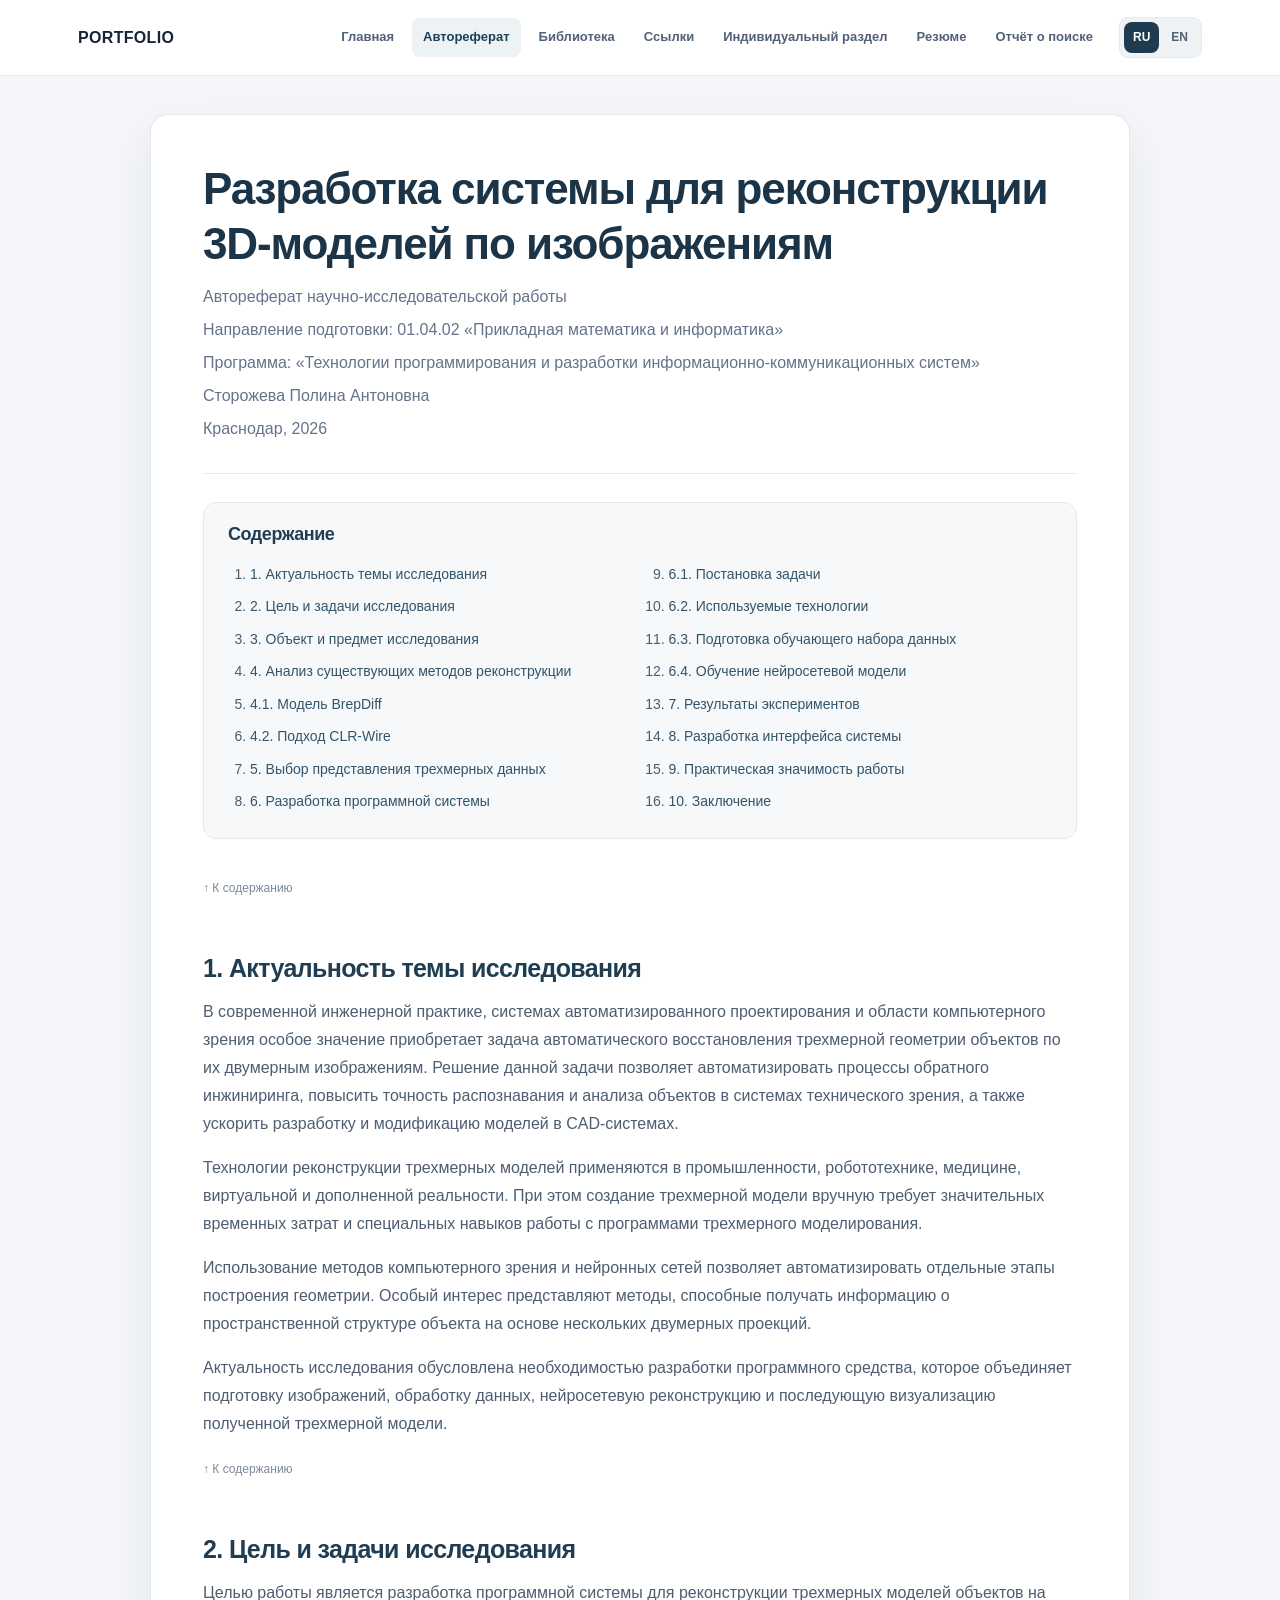
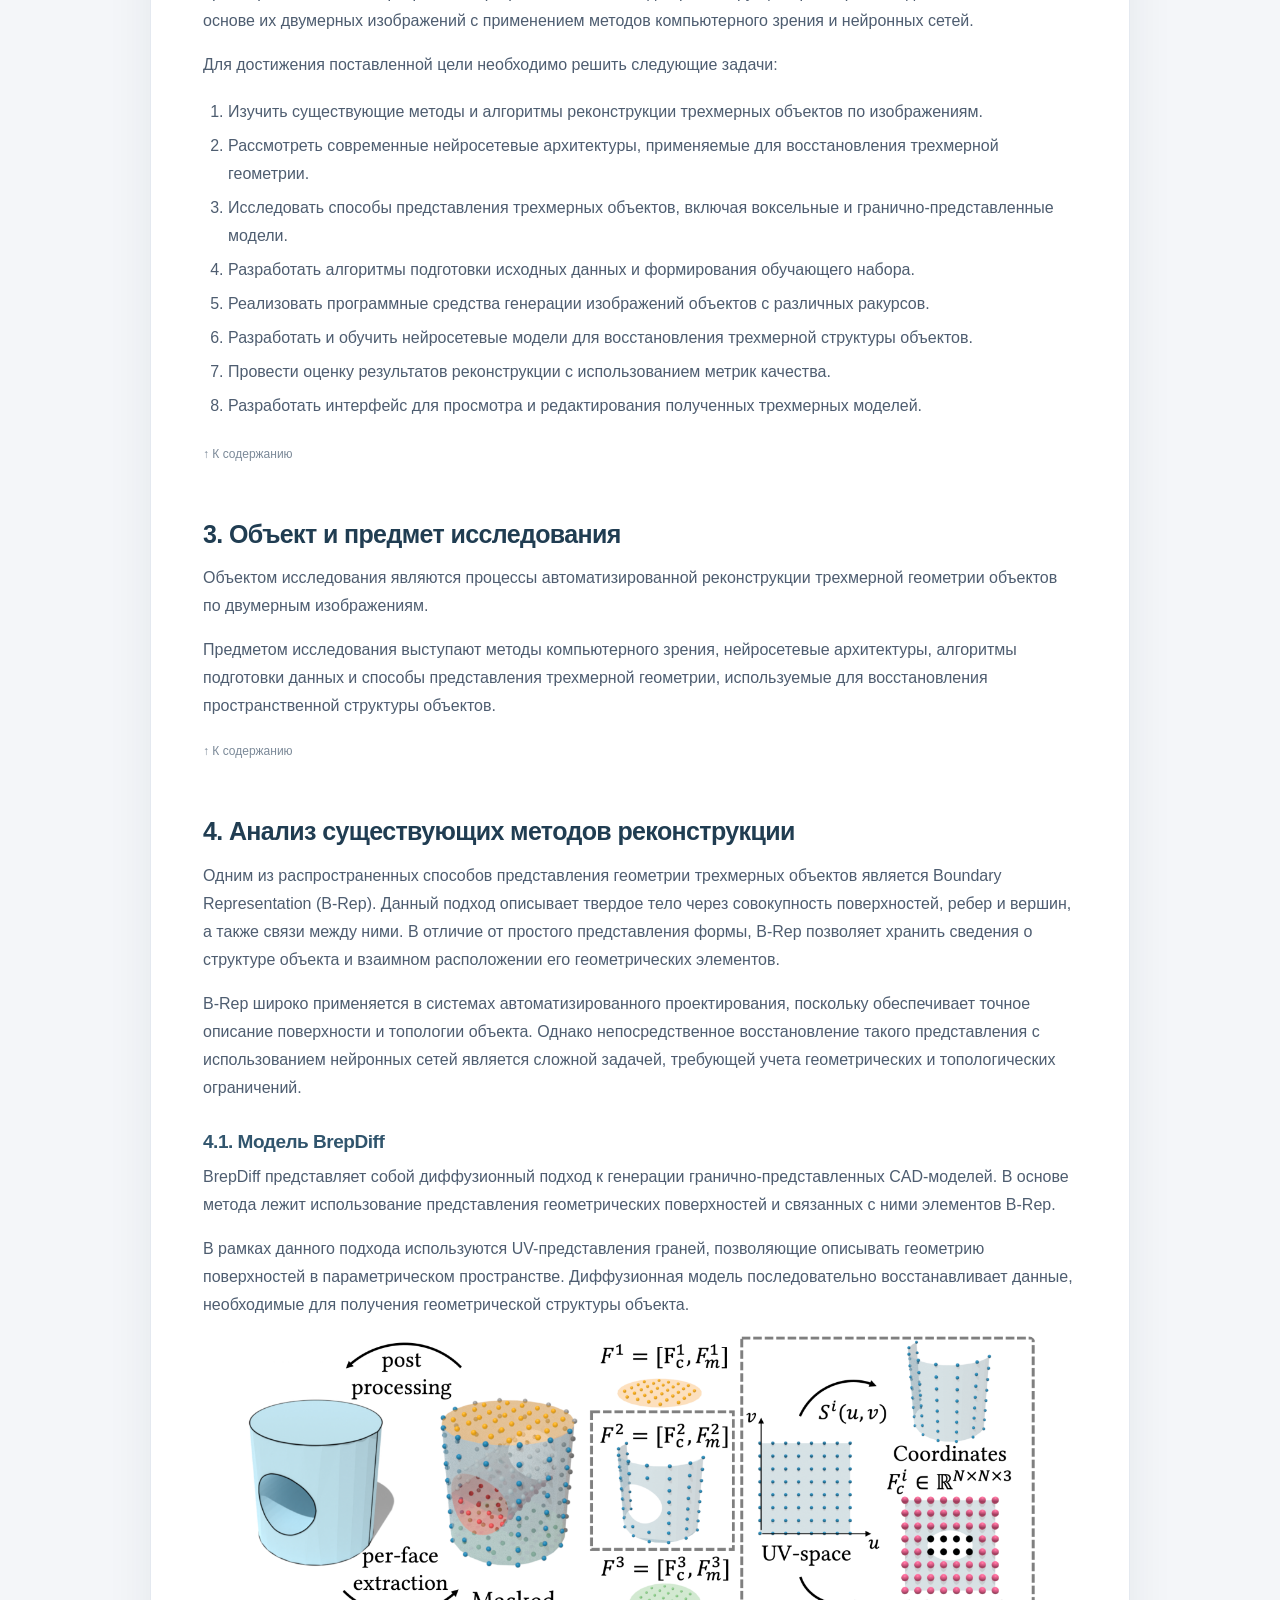
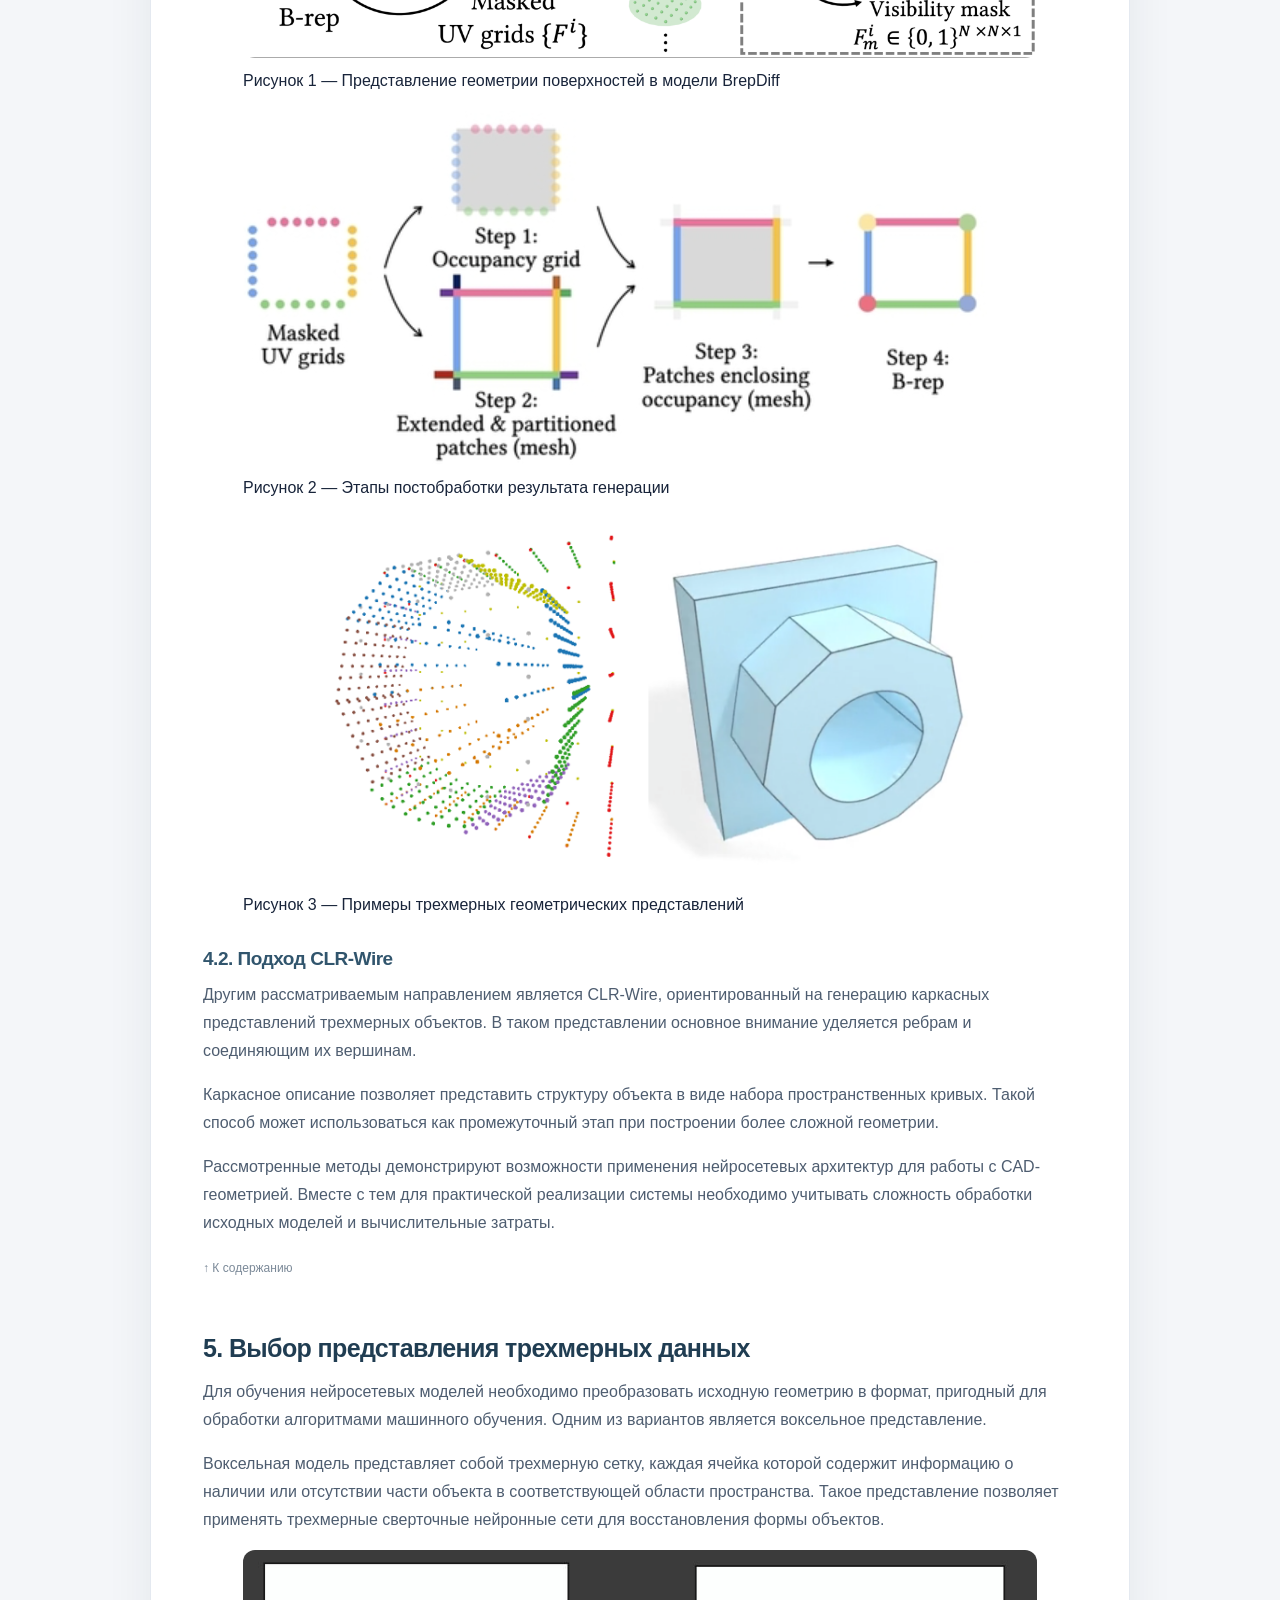
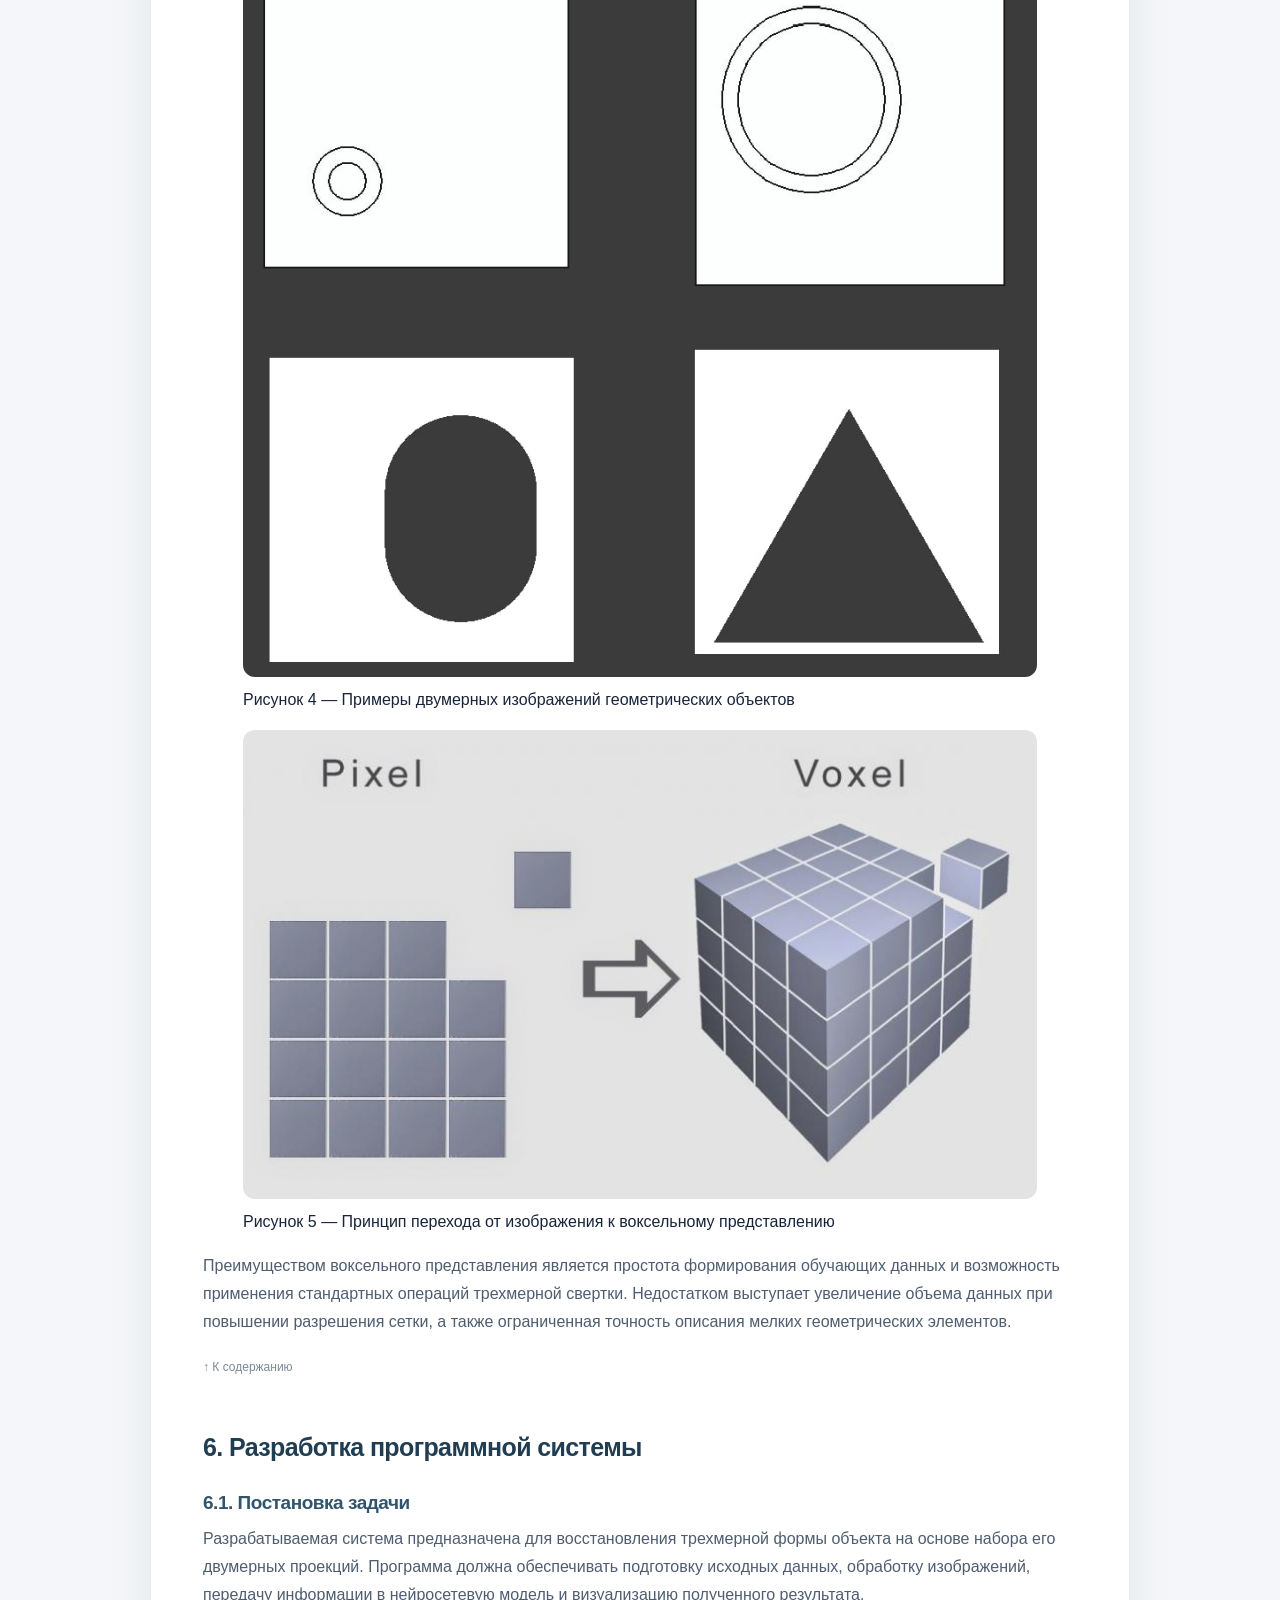
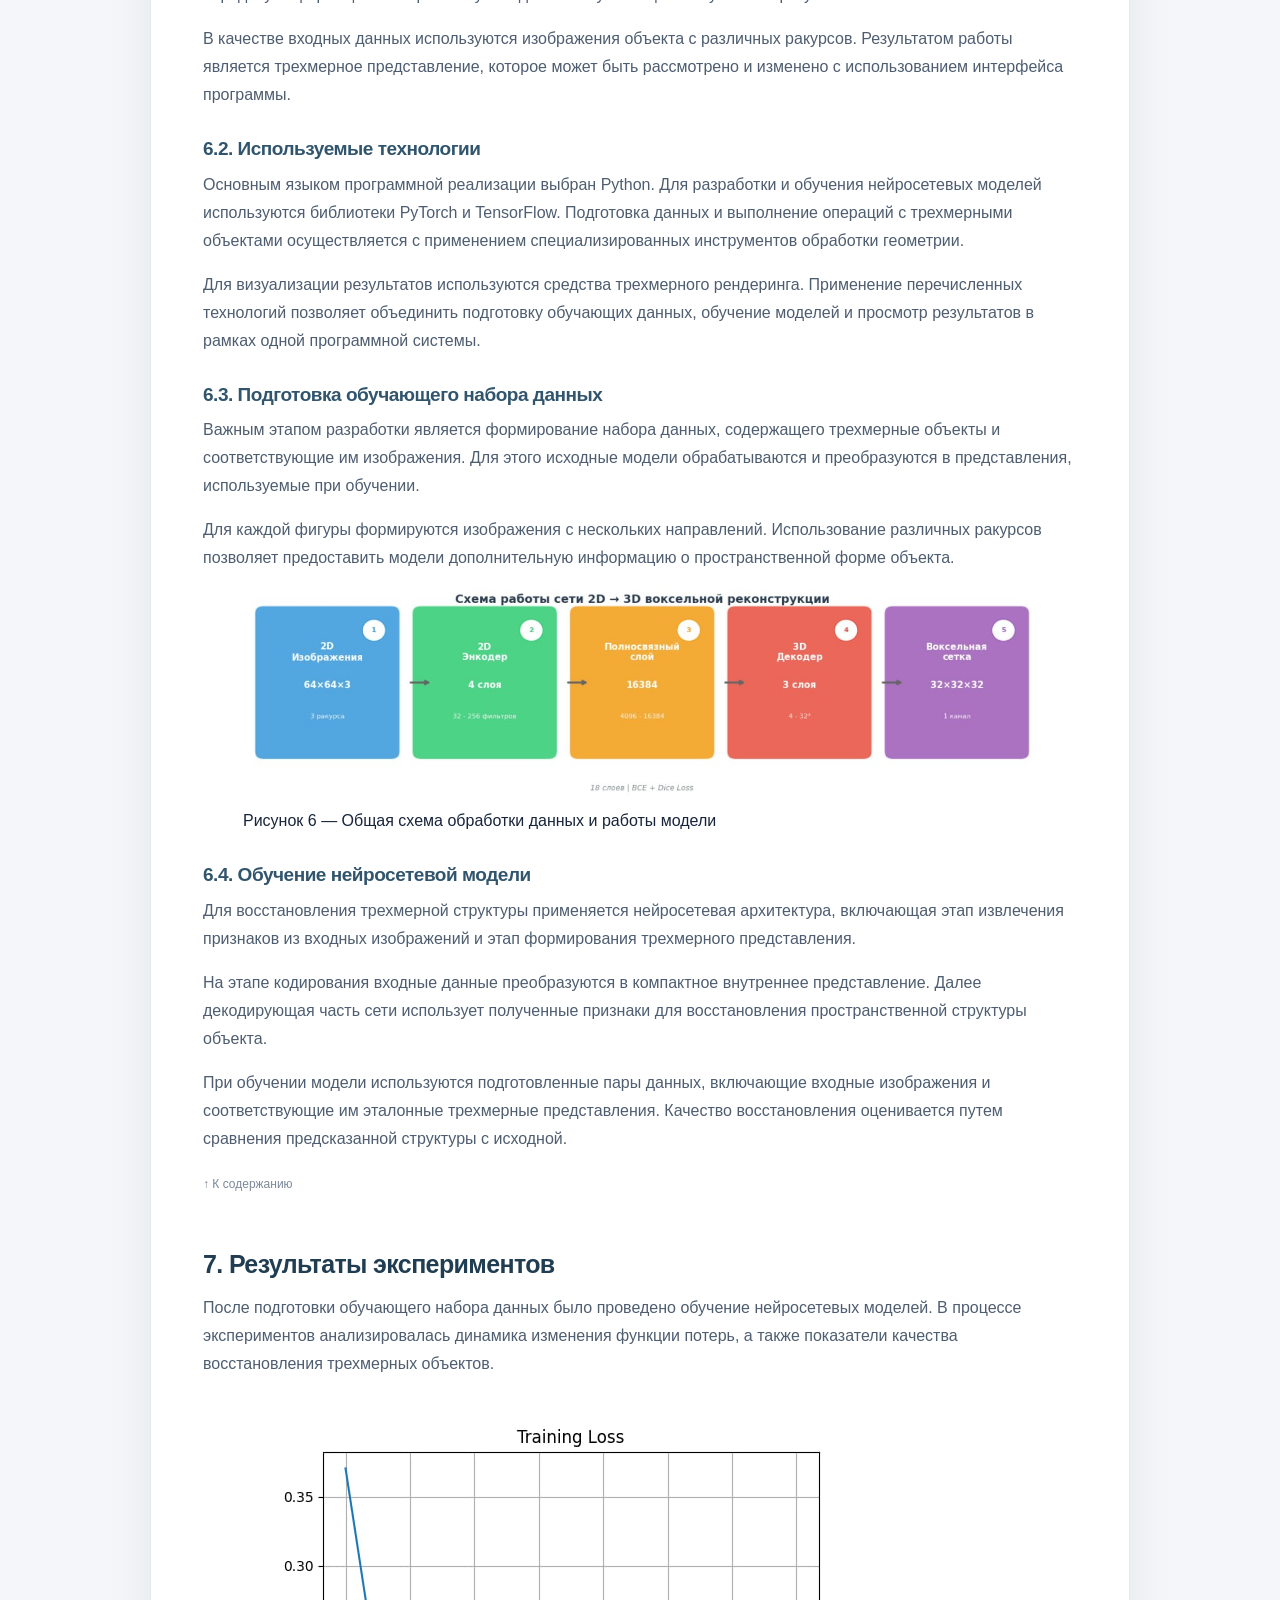
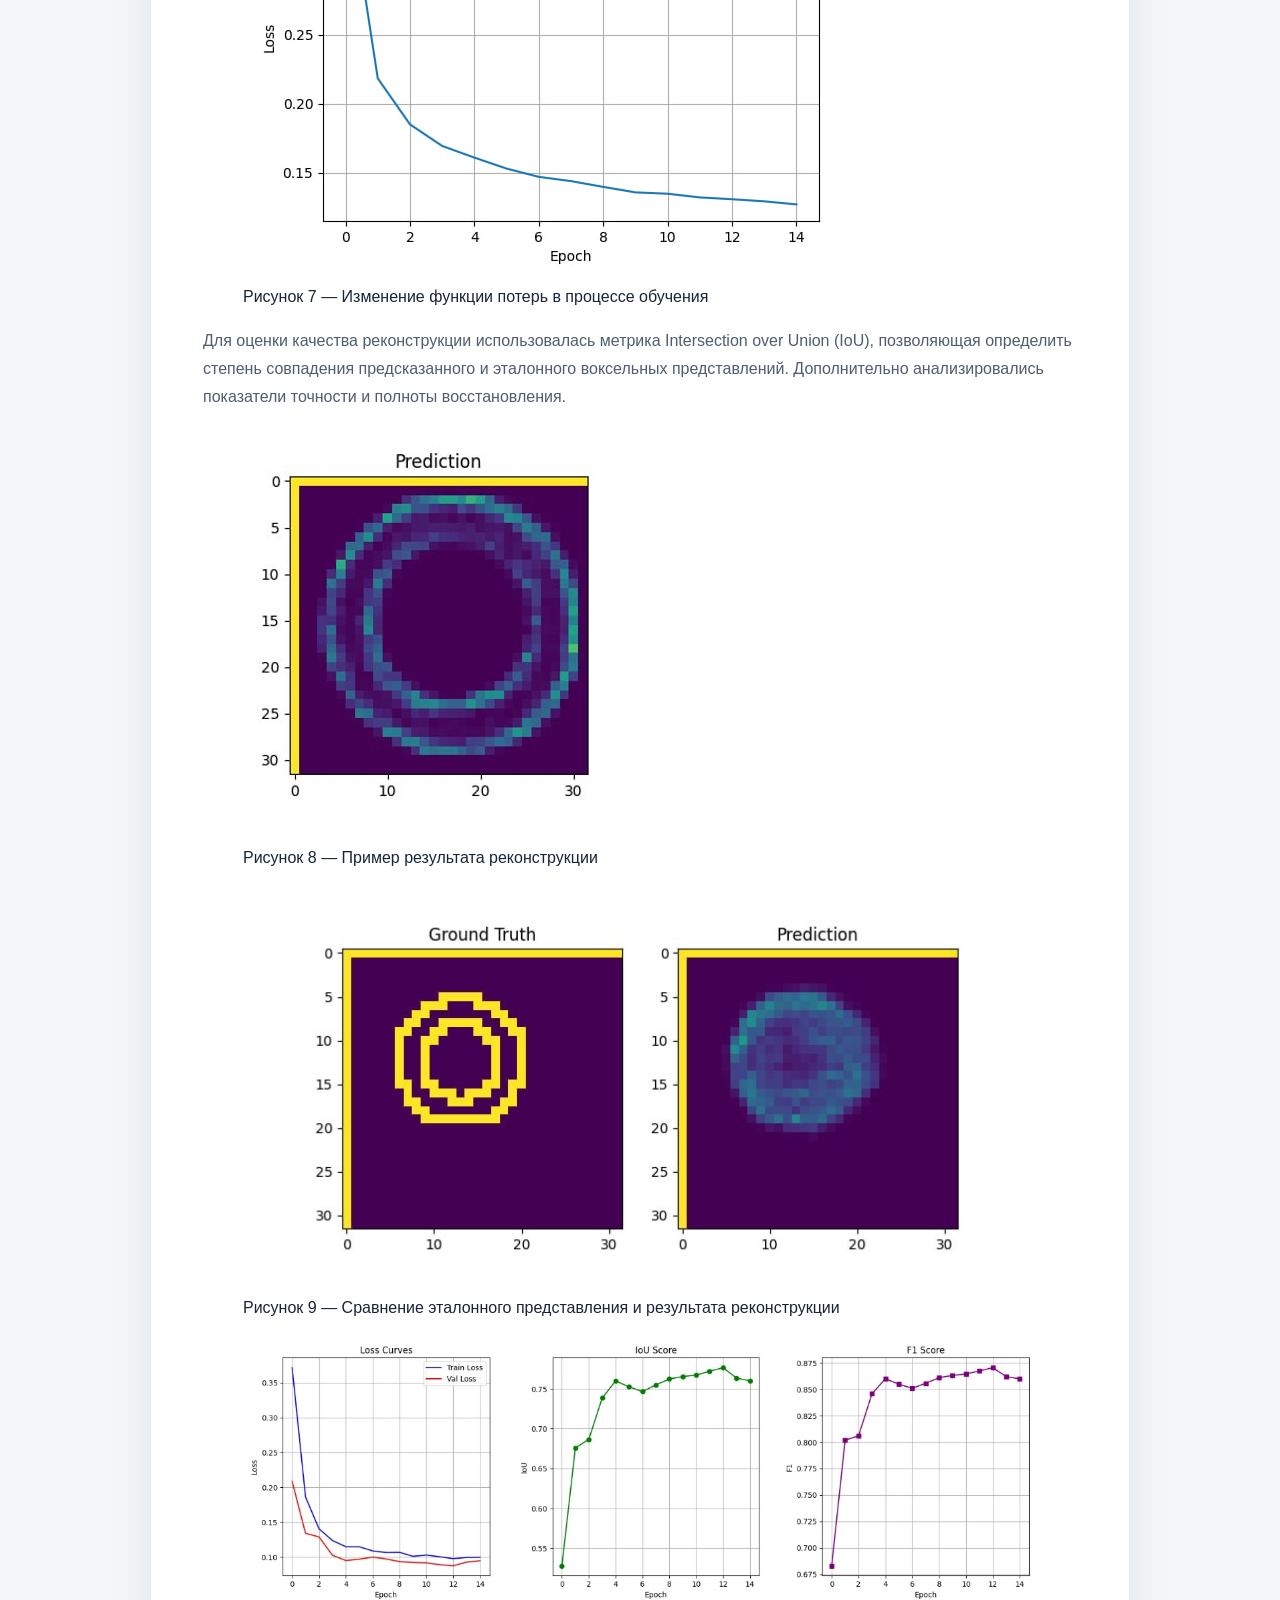
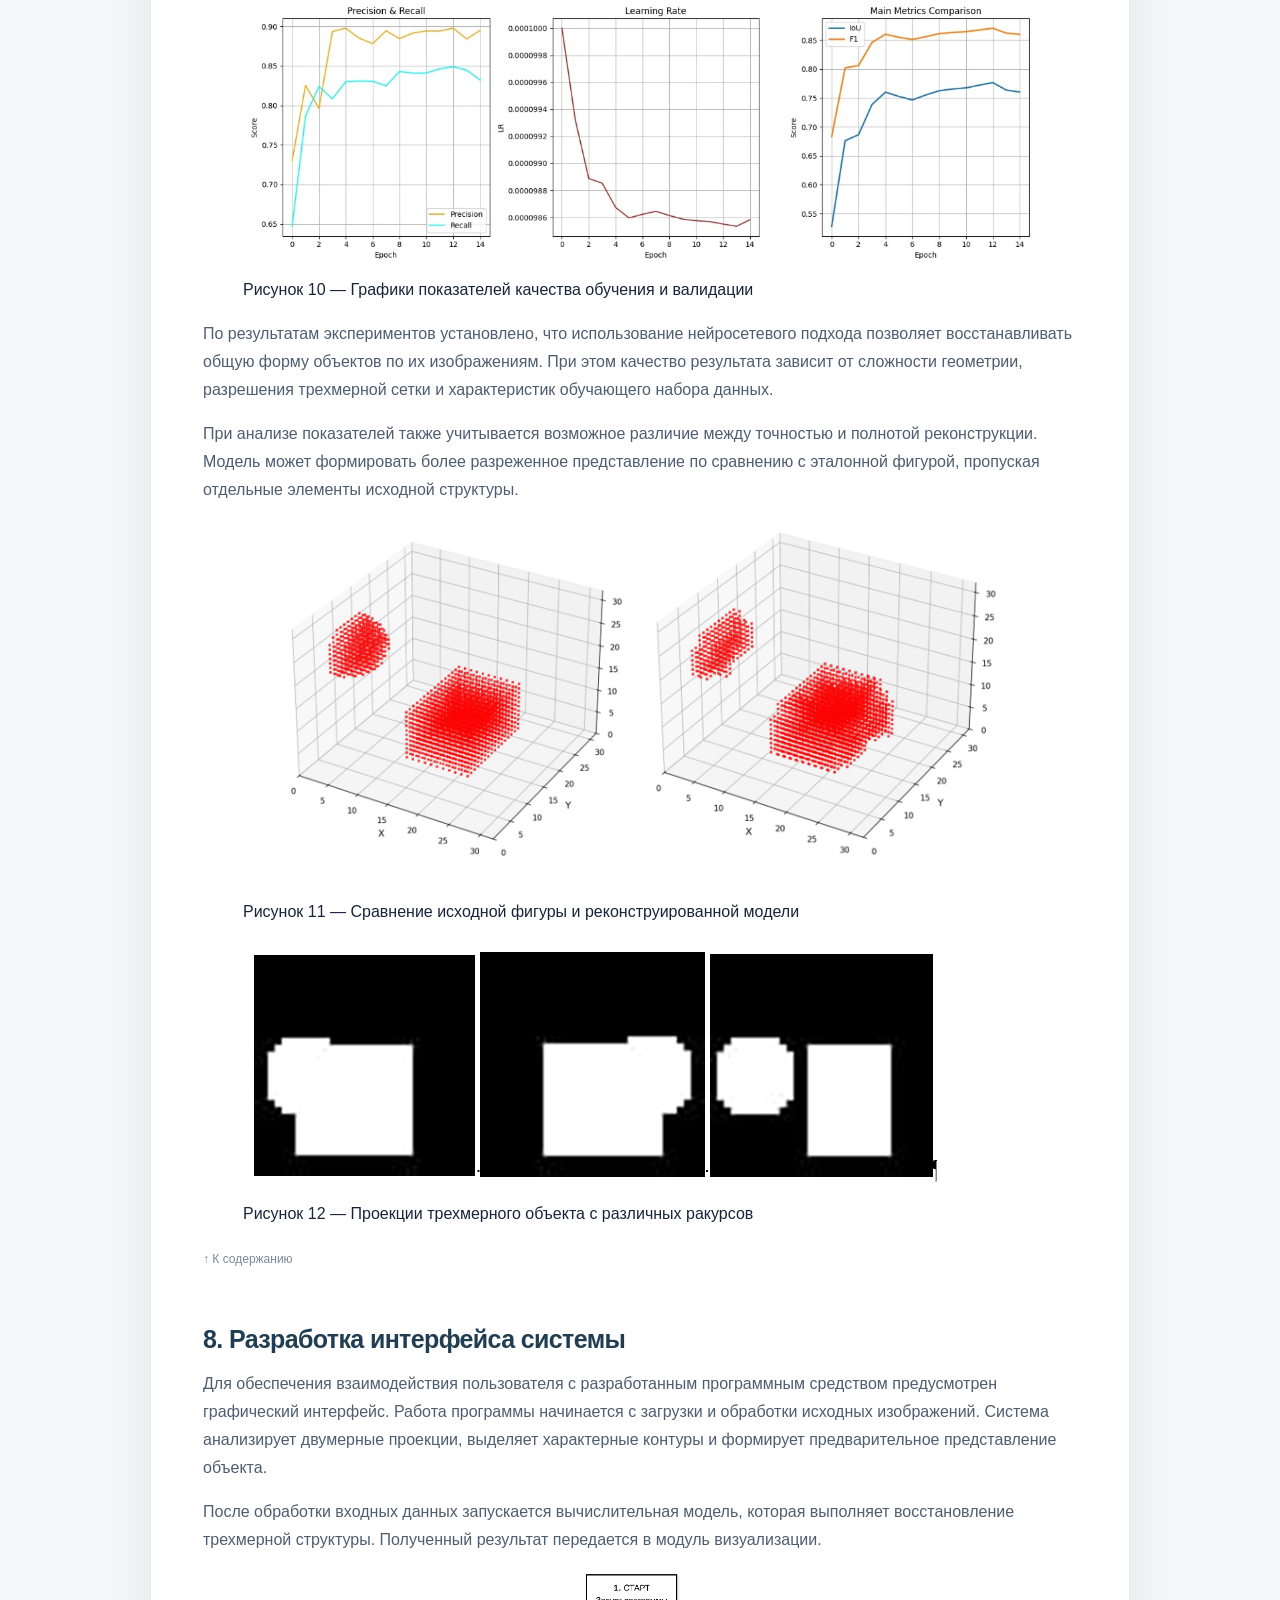
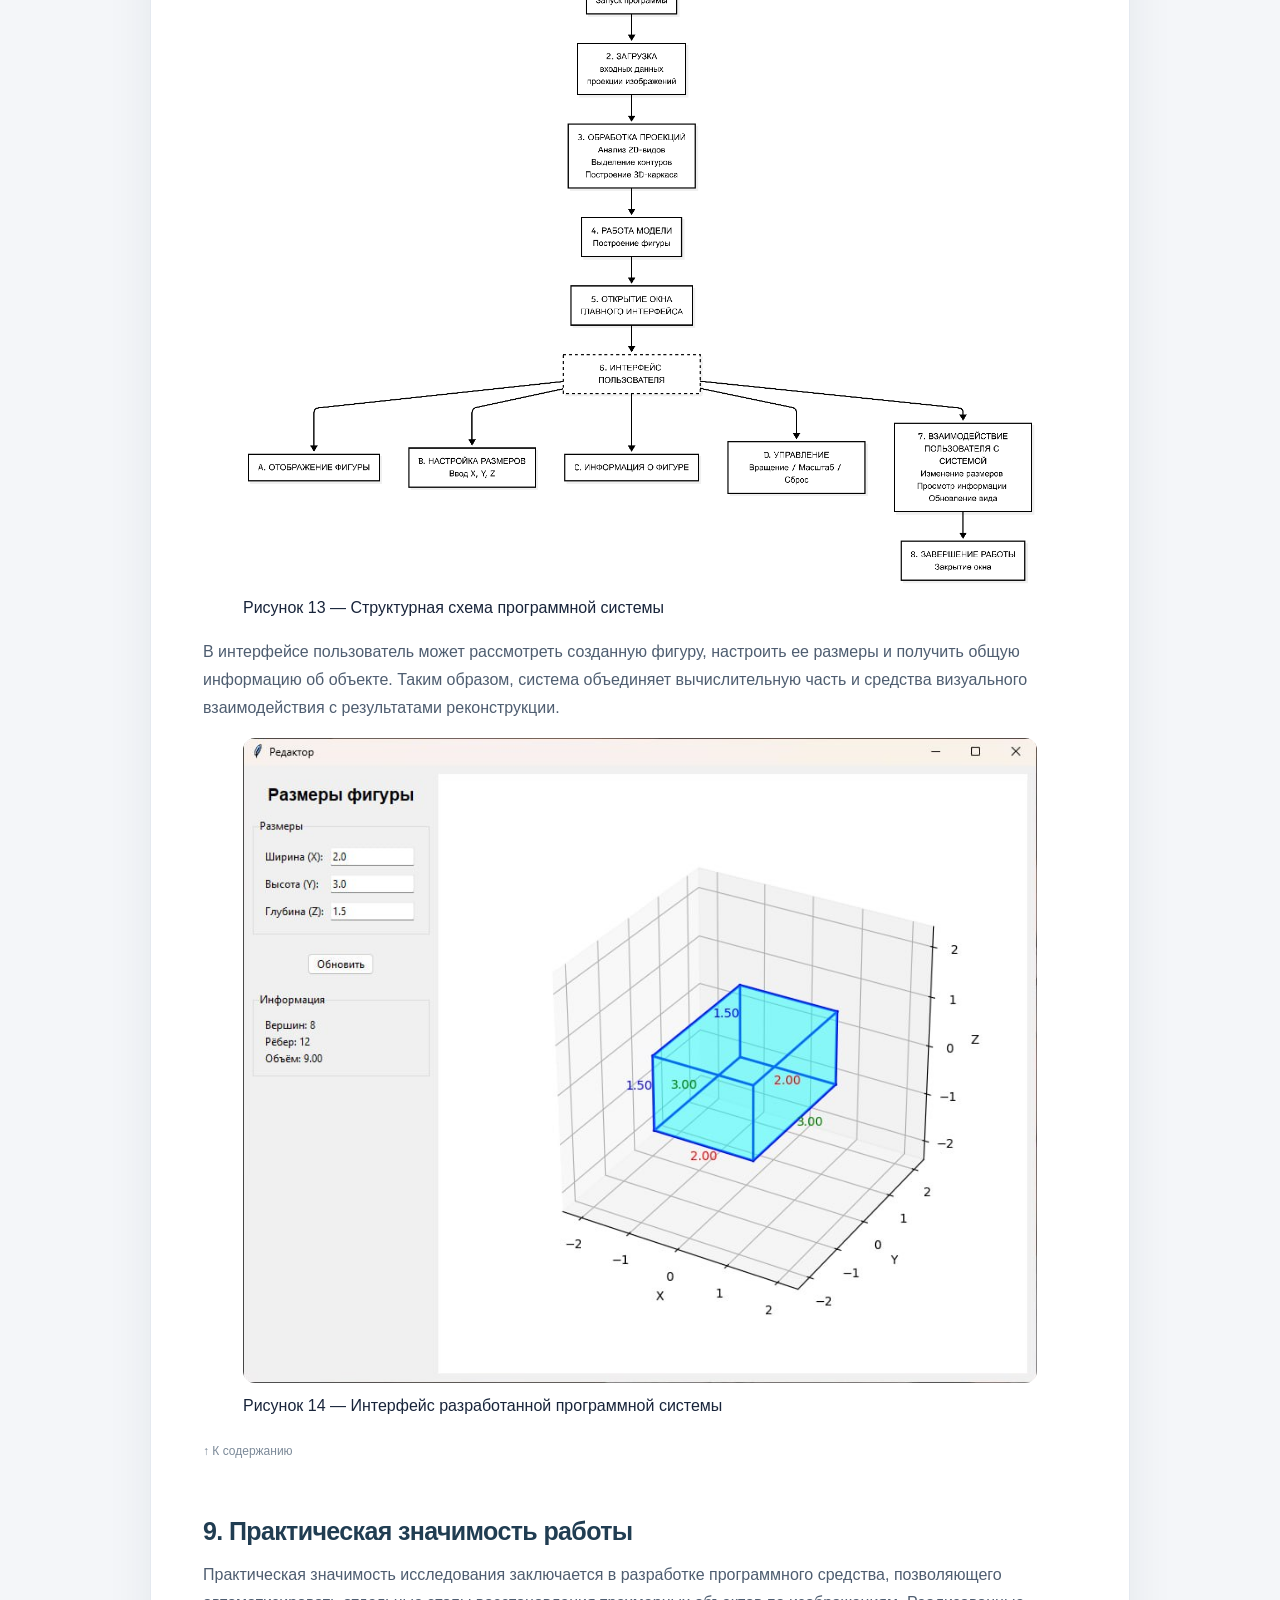
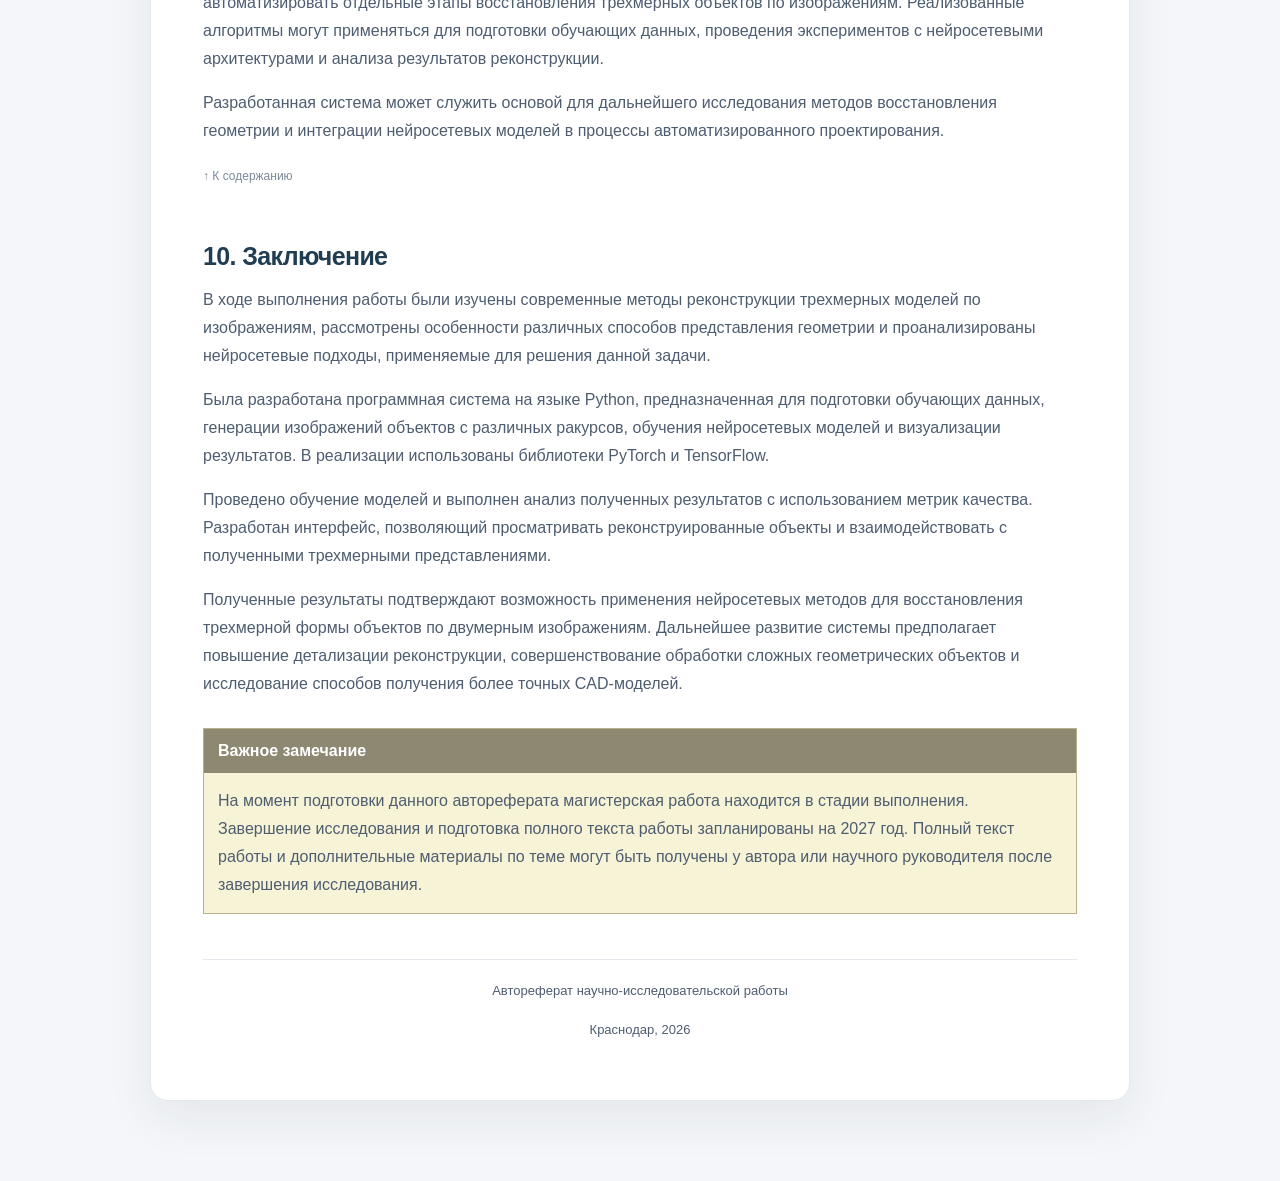
==== commit 95692d96: "Обновление до новой версии приложения" ====
--- a/diss/index.htm
+++ b/diss/index.htm
@@ -7,7 +7,7 @@
 <title>Автореферат — Разработка системы для реконструкции 3D-моделей по изображениям</title>
 <link href="../master_style.css" rel="stylesheet" type="text/css"/>
 </head>
-<body><div class="site-header"><div class="header-inner"><a class="brand" href="../index.htm"><span class="brand-mark">PA</span><span>PA / PORTFOLIO</span></a><nav class="nav-links"><a class="" href="../index.htm">Главная</a><a class="active" href="../diss/index.htm">Автореферат</a><a class="" href="../library/index.htm">Библиотека</a><a class="" href="../links/index.htm">Ссылки</a><a class="" href="../ind/index.htm">Индивидуальный раздел</a><a class="" href="../resume.htm">Резюме</a><a class="" href="../search-report.htm">Отчёт о поиске</a><span class="language-switch"><a class="current" href="../diss/index.htm">RU</a><a class="" href="../diss/indexe.htm">EN</a></span></nav></div></div>
+<body><div class="site-header"><div class="header-inner"><a class="brand" href="../index.htm"><span>PORTFOLIO</span></a><nav class="nav-links"><a class="" href="../index.htm">Главная</a><a class="active" href="../diss/index.htm">Автореферат</a><a class="" href="../library/index.htm">Библиотека</a><a class="" href="../links/index.htm">Ссылки</a><a class="" href="../ind/index.htm">Индивидуальный раздел</a><a class="" href="../resume.htm">Резюме</a><a class="" href="../search-report.htm">Отчёт о поиске</a><span class="language-switch"><a class="current" href="../diss/index.htm">RU</a><a class="" href="../diss/indexe.htm">EN</a></span></nav></div></div>
 
 <div class="container">
 <header>
